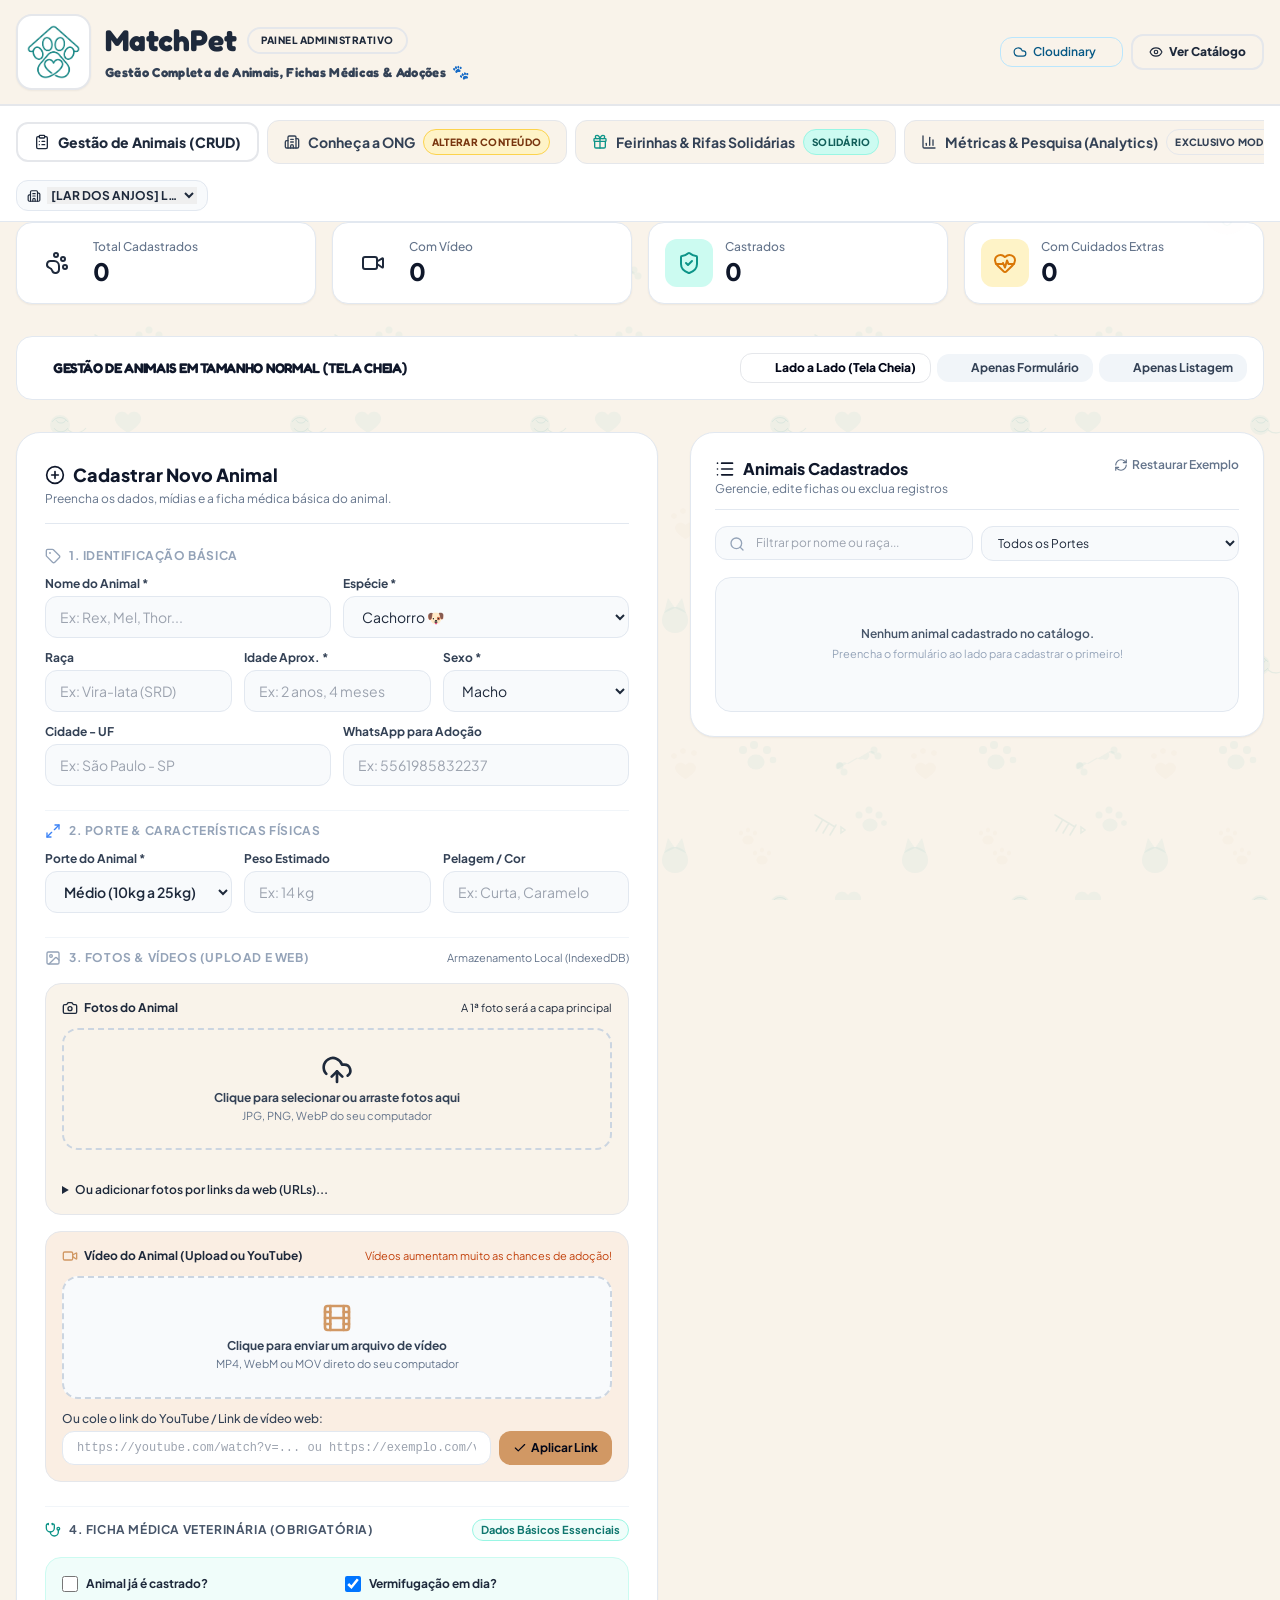
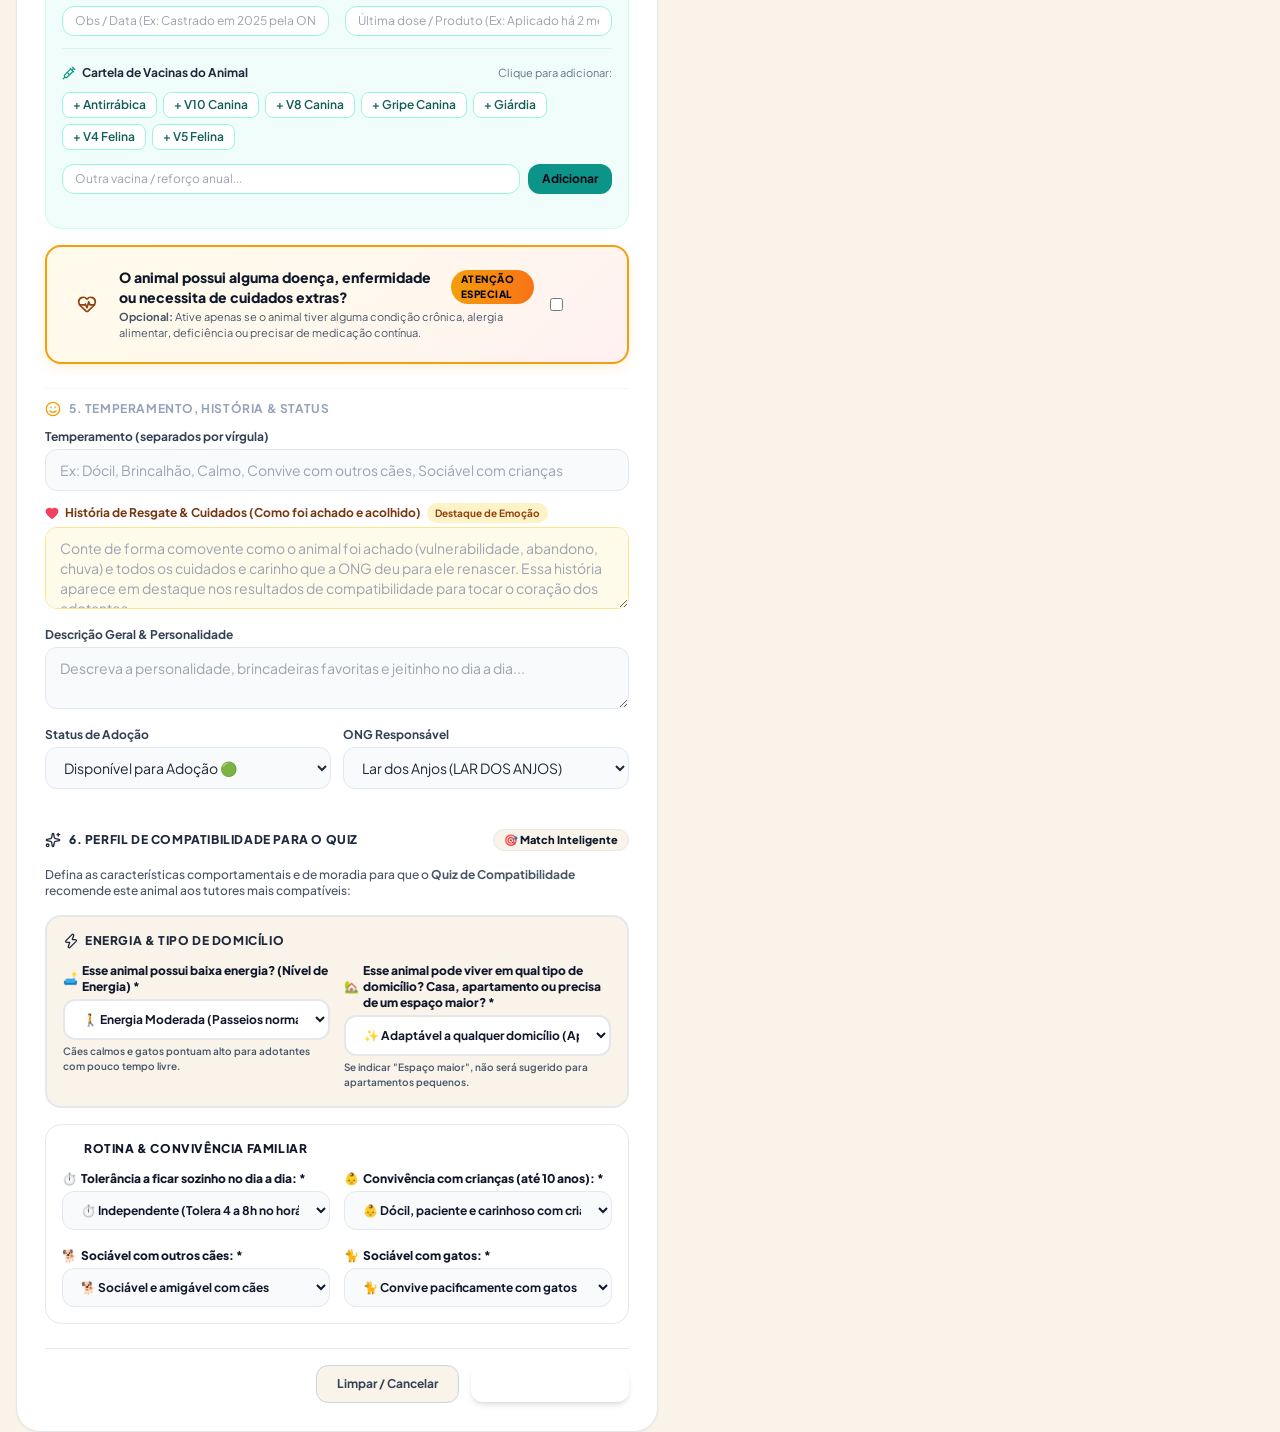
==== admin.html @ dab7284c "feat(contato): atualizar numero oficial de whatsapp para (61) 98583-2237" ====
<!DOCTYPE html>
<html lang="pt-BR">
<head>
  <meta charset="UTF-8">
  <meta name="viewport" content="width=device-width, initial-scale=1.0, maximum-scale=1.0, user-scalable=no, viewport-fit=cover">
  <title>MatchPet - Painel Administrativo | Gestão de Animais & Fichas Médicas</title>
  
  <!-- Favicon Oficial MatchPet (Logo Nova da Guia do Navegador) -->
  <link rel="icon" type="image/png" sizes="64x64" href="img/matchpet-icon.png?v=2">
  <link rel="icon" type="image/png" sizes="32x32" href="img/favicon-32x32.png?v=2">
  <link rel="icon" type="image/png" sizes="16x16" href="img/favicon-16x16.png?v=2">
  <link rel="shortcut icon" type="image/x-icon" href="favicon.ico?v=2">
  <link rel="apple-touch-icon" sizes="180x180" href="img/matchpet-icon.png?v=2">

  <!-- Preconnect Google Fonts -->
  <link rel="preconnect" href="https://fonts.googleapis.com">
  <link rel="preconnect" href="https://fonts.gstatic.com" crossorigin>
  <link href="https://fonts.googleapis.com/css2?family=Fredoka:wght@400;500;600;700;800;900&family=Nunito:wght@600;700;800;900&family=Outfit:wght@400;500;600;700;800;900&family=Plus+Jakarta+Sans:wght@400;500;600;700;800&display=swap" rel="stylesheet">

  <!-- Tailwind CSS -->
  <link rel="stylesheet" href="css/tailwind.compiled.css?v=20261029_v4">
  <!-- Estilos Globais -->
  <link rel="stylesheet" href="css/styles.css?v=20261029_v4">
  
  
</head>
<body class="min-h-screen flex flex-col bg-[#F9F3EA] text-slate-800 font-sans relative">

  <!-- Elementos Decorativos Fofos no Plano de Fundo do Admin -->
  <div class="cute-bg-sticker hidden md:block" style="top: 12%; left: 1.5%;" aria-hidden="true">
    <svg width="64" height="64" viewBox="0 0 100 100" fill="none" xmlns="http://www.w3.org/2000/svg">
      <ellipse cx="50" cy="54" rx="34" ry="28" fill="#007E82" fill-opacity="0.08"/>
      <polygon points="24,42 30,16 44,32" fill="#007E82" fill-opacity="0.10"/>
      <polygon points="76,42 70,16 56,32" fill="#007E82" fill-opacity="0.10"/>
      <circle cx="40" cy="50" r="3.5" fill="#007E82" fill-opacity="0.2"/>
      <circle cx="60" cy="50" r="3.5" fill="#007E82" fill-opacity="0.2"/>
      <path d="M47 57 L53 57 L50 61 Z" fill="#D19864" fill-opacity="0.25"/>
      <path d="M45 62 Q50 67 55 62" stroke="#007E82" stroke-width="2" stroke-linecap="round" fill="none" stroke-opacity="0.2"/>
    </svg>
  </div>

  <div class="cute-bg-sticker-reverse hidden md:block" style="top: 20%; right: 1.5%;" aria-hidden="true">
    <svg width="68" height="68" viewBox="0 0 100 100" fill="none" xmlns="http://www.w3.org/2000/svg">
      <ellipse cx="50" cy="52" rx="32" ry="28" fill="#D19864" fill-opacity="0.08"/>
      <ellipse cx="22" cy="46" rx="9" ry="18" transform="rotate(15 22 46)" fill="#D19864" fill-opacity="0.12"/>
      <ellipse cx="78" cy="46" rx="9" ry="18" transform="rotate(-15 78 46)" fill="#D19864" fill-opacity="0.12"/>
      <circle cx="41" cy="47" r="3.5" fill="#007E82" fill-opacity="0.2"/>
      <circle cx="59" cy="47" r="3.5" fill="#007E82" fill-opacity="0.2"/>
      <ellipse cx="50" cy="56" rx="5" ry="3.5" fill="#007E82" fill-opacity="0.25"/>
      <path d="M44 63 Q50 71 56 63" stroke="#007E82" stroke-width="2" stroke-linecap="round" fill="none" stroke-opacity="0.2"/>
      <path d="M50 18 C47 14 41 14 38 18 C35 22 38 27 50 34 C62 27 65 22 62 18 C59 14 53 14 50 18 Z" fill="#D19864" fill-opacity="0.2"/>
    </svg>
  </div>

  <div class="cute-bg-sticker hidden xl:block" style="top: 52%; right: 1.5%;" aria-hidden="true">
    <svg width="64" height="64" viewBox="0 0 100 100" fill="none" xmlns="http://www.w3.org/2000/svg">
      <path d="M28 42 C22 36 12 40 14 50 C12 60 22 64 28 58 L72 58 C78 64 88 60 86 50 C88 40 78 36 72 42 Z" fill="#D19864" fill-opacity="0.10"/>
      <circle cx="20" cy="42" r="7" fill="#D19864" fill-opacity="0.12"/>
      <circle cx="20" cy="58" r="7" fill="#D19864" fill-opacity="0.12"/>
      <circle cx="80" cy="42" r="7" fill="#D19864" fill-opacity="0.12"/>
      <circle cx="80" cy="58" r="7" fill="#D19864" fill-opacity="0.12"/>
      <path d="M50 46 C47 42 41 42 38 46 C35 50 38 55 50 62 C62 55 65 50 62 46 C59 42 53 42 50 46 Z" fill="#007E82" fill-opacity="0.20"/>
    </svg>
  </div>

  <div class="cute-bg-sticker-reverse hidden xl:block" style="top: 75%; left: 1.5%;" aria-hidden="true">
    <svg width="68" height="68" viewBox="0 0 100 100" fill="none" xmlns="http://www.w3.org/2000/svg">
      <ellipse cx="50" cy="56" rx="30" ry="24" fill="#007E82" fill-opacity="0.08"/>
      <polygon points="28,42 32,24 44,36" fill="#007E82" fill-opacity="0.10"/>
      <polygon points="56,36 68,24 72,42" fill="#007E82" fill-opacity="0.10"/>
      <path d="M36 50 Q42 44 48 50" stroke="#007E82" stroke-width="2" stroke-linecap="round" fill="none" stroke-opacity="0.20"/>
      <path d="M52 50 Q58 44 64 50" stroke="#007E82" stroke-width="2" stroke-linecap="round" fill="none" stroke-opacity="0.20"/>
      <ellipse cx="50" cy="56" rx="2.5" ry="2" fill="#D19864" fill-opacity="0.25"/>
      <path d="M78 62 C88 64 88 48 80 44" stroke="#007E82" stroke-width="2.5" stroke-linecap="round" fill="none" stroke-opacity="0.15"/>
      <text x="66" y="28" font-family="'Fredoka', sans-serif" font-weight="bold" font-size="12" fill="#D19864" fill-opacity="0.30">z</text>
      <text x="74" y="20" font-family="'Fredoka', sans-serif" font-weight="bold" font-size="15" fill="#D19864" fill-opacity="0.40">Z</text>
    </svg>
  </div>

  <!-- Topo do Painel Administrativo Oficial -->
  <header class="bg-[#F9F3EA] shadow-xs border-b-2 border-[#e8ddcf] sticky top-0 z-30 shadow-xs">
    <div class="max-w-[1720px] mx-auto px-4 sm:px-8 lg:px-12 py-2 sm:py-3 flex items-center justify-between min-h-[5.5rem] sm:min-h-[6.5rem]">
      <div class="flex items-center gap-3.5">
        <a href="index.html" class="flex items-center group py-0.5" title="Ir para a Página Inicial do MatchPet">
          <div class="relative flex items-center justify-center p-2 rounded-2xl bg-white border-2 border-[#007E82]/30 group-hover:scale-105 group-hover:border-[#007E82] transition-all duration-300 shadow-sm">
            <img src="img/matchpet-icon.png" alt="MatchPet" class="h-12 sm:h-14 md:h-16 w-auto object-contain drop-shadow-xs transition-all duration-300">
          </div>
        </a>
        <div class="flex flex-col justify-center">
          <div class="flex items-center gap-2.5">
            <span style="font-family: 'Fredoka', 'Nunito', sans-serif;" class="text-2xl sm:text-3xl font-extrabold tracking-normal leading-none select-none">
              <span class="text-[#007E82]">Match</span><span class="text-[#D19864]">Pet</span>
            </span>
            <span class="text-[10px] sm:text-xs px-3 py-1 rounded-full bg-[#e6f4f5] text-[#007E82] font-black border-2 border-[#007E82]/30 uppercase tracking-wider shadow-2xs">
              Painel Administrativo
            </span>
          </div>
          <p style="font-family: 'Fredoka', 'Nunito', sans-serif;" class="text-xs sm:text-[13px] font-bold text-slate-700 tracking-wide mt-1 flex items-center gap-1.5 select-none">
            <span>Gestão Completa de Animais, Fichas Médicas &amp; Adoções</span>
            <span class="text-sm">🐾</span>
          </p>
        </div>
      </div>

      <div class="flex items-center gap-2">

        <!-- Botão de Configuração do Cloudinary -->
        <button onclick="openCloudinaryModal()" class="inline-flex items-center gap-1.5 px-3 py-1.5 rounded-xl border border-sky-200 bg-sky-50 hover:bg-sky-100 text-xs font-semibold text-sky-800 transition-colors shadow-xs" title="Configurar Cloudinary para upload na nuvem">
          <i data-lucide="cloud" class="w-3.5 h-3.5 text-sky-600"></i>
          <span>Cloudinary</span>
          <span id="cloudinary-status-dot" class="w-2 h-2 rounded-full bg-slate-300"></span>
        </button>

        <button onclick="exportData()" class="hidden sm:inline-flex items-center gap-1.5 px-3 py-1.5 rounded-xl border border-slate-300 hover:bg-slate-50 text-xs font-semibold text-slate-700 transition-colors shadow-xs">
          <i data-lucide="download" class="w-3.5 h-3.5 text-slate-500"></i> Exportar
        </button>
        <label class="hidden sm:inline-flex items-center gap-1.5 px-3 py-1.5 rounded-xl border border-slate-300 hover:bg-slate-50 text-xs font-semibold text-slate-700 transition-colors cursor-pointer shadow-xs">
          <i data-lucide="upload" class="w-3.5 h-3.5 text-slate-500"></i> Importar
          <input type="file" id="import-file-input" accept=".json" class="hidden" onchange="importData(event)">
        </label>
        <a href="index.html" class="inline-flex items-center gap-1.5 px-4 py-2 rounded-xl bg-white hover:bg-[#F9F3EA] text-[#007E82] hover:text-[#005c60] text-xs font-black transition-all shadow-xs border-2 border-[#007E82] hover:scale-[1.02]">
          <i data-lucide="eye" class="w-3.5 h-3.5 text-[#007E82]"></i>
          <span>Ver Catálogo</span>
        </a>
      </div>
    </div>
  </header>

  <!-- Barra de Navegação em Abas do Moderador -->
  <div class="bg-white border-b border-slate-200 relative z-20 shadow-2xs">
    <div class="max-w-[1720px] mx-auto px-4 sm:px-8 lg:px-12 py-2.5 flex flex-wrap items-center justify-between gap-3">
      <div class="flex items-center gap-2 overflow-x-auto no-scrollbar py-1 max-w-full">
        <button 
          id="tab-btn-crud" 
          onclick="switchAdminTab('crud')" 
          class="flex items-center gap-2 px-4 py-2 rounded-xl text-xs sm:text-sm font-black bg-[#e6f4f5] text-[#007E82] shadow-xs border-2 border-[#007E82] transition-all flex-shrink-0 whitespace-nowrap cursor-pointer"
        >
          <i data-lucide="clipboard-list" class="w-4 h-4 text-[#007E82]"></i>
          <span>Gestão de Animais (CRUD)</span>
        </button>
        <button 
          id="tab-btn-ong" 
          onclick="switchAdminTab('ong')" 
          class="flex items-center gap-2 px-4 py-2 rounded-xl text-xs sm:text-sm font-bold text-slate-700 hover:text-[#007E82] hover:bg-[#F9F3EA] transition-all border border-transparent flex-shrink-0 whitespace-nowrap cursor-pointer"
        >
          <i data-lucide="building-2" class="w-4 h-4 text-[#007E82]"></i>
          <span>Conheça a ONG</span>
          <span class="px-2 py-0.5 rounded-full text-[10px] bg-amber-100 text-amber-900 font-extrabold tracking-wide uppercase border border-amber-300">Alterar Conteúdo</span>
        </button>
        <button 
          id="tab-btn-solidarity" 
          onclick="switchAdminTab('solidarity')" 
          class="flex items-center gap-2 px-4 py-2 rounded-xl text-xs sm:text-sm font-bold text-slate-700 hover:text-[#007E82] hover:bg-[#F9F3EA] transition-all border border-transparent flex-shrink-0 whitespace-nowrap cursor-pointer"
        >
          <i data-lucide="gift" class="w-4 h-4 text-teal-600"></i>
          <span>Feirinhas &amp; Rifas Solidárias</span>
          <span class="px-2 py-0.5 rounded-full text-[10px] bg-teal-100 text-teal-800 font-extrabold tracking-wide uppercase border border-teal-200">Solidário</span>
        </button>
        <button 
          id="tab-btn-analytics" 
          onclick="switchAdminTab('analytics')" 
          class="flex items-center gap-2 px-4 py-2 rounded-xl text-xs sm:text-sm font-bold text-slate-700 hover:text-[#007E82] hover:bg-[#F9F3EA] transition-all border border-transparent flex-shrink-0 whitespace-nowrap cursor-pointer"
        >
          <i data-lucide="bar-chart-3" class="w-4 h-4 text-[#007E82]"></i>
          <span>Métricas & Pesquisa (Analytics)</span>
          <span class="px-2 py-0.5 rounded-full text-[10px] bg-[#e6f4f5] text-[#004d50] font-extrabold tracking-wide uppercase border border-[#e8ddcf]">Exclusivo Moderador</span>
        </button>
      </div>

      <div class="flex flex-wrap items-center gap-2 sm:gap-3 text-xs">
        <!-- Seletor de ONG Ativa para Gestão -->
        <div class="flex items-center gap-1.5 bg-slate-50 border border-slate-200 rounded-xl px-2.5 py-1.5 text-xs shadow-2xs">
          <i data-lucide="building-2" class="w-3.5 h-3.5 text-[#007E82]"></i>
          <label for="admin-active-ong-select" class="font-bold text-slate-700 hidden lg:inline">ONG Ativa:</label>
          <select id="admin-active-ong-select" onchange="onAdminActiveOngChange(this.value)" class="bg-transparent font-bold text-slate-800 text-xs focus:outline-none cursor-pointer max-w-[150px] sm:max-w-[200px] truncate">
            <!-- Preenchido dinamicamente via admin.js -->
          </select>
        </div>


        <span class="hidden xl:inline-flex items-center gap-1.5 px-2.5 py-1.5 rounded-xl bg-[#F9F3EA] border border-slate-200 text-slate-600 font-semibold">
          <i data-lucide="shield-check" class="w-3.5 h-3.5 text-teal-600"></i>
          <span>Moderador Geral</span>
        </span>
      </div>
    </div>
  </div>

  <!-- Conteúdo Principal em Tamanho Normal e Tela Cheia -->
  <main class="flex-1 max-w-[1720px] mx-auto px-4 sm:px-8 lg:px-12 py-8 w-full space-y-8 admin-full-canvas">
    
    <!-- SEÇÃO 1: CRUD GESTÃO DE ANIMAIS -->
    <div id="tab-content-crud" class="space-y-8">
    
    <!-- Estatísticas Rápidas do CRUD -->
    <div class="grid grid-cols-2 sm:grid-cols-4 gap-4">
      <div class="bg-white p-4 rounded-2xl border border-slate-200 shadow-sm flex items-center gap-3">
        <div class="w-12 h-12 rounded-xl bg-[#e6f4f5] text-[#007E82] flex items-center justify-center font-bold">
          <i data-lucide="paw-print" class="w-6 h-6"></i>
        </div>
        <div>
          <span class="text-xs text-slate-500 font-medium block">Total Cadastrados</span>
          <span id="stat-total" class="text-2xl font-black text-slate-900">0</span>
        </div>
      </div>

      <div class="bg-white p-4 rounded-2xl border border-slate-200 shadow-sm flex items-center gap-3">
        <div class="w-12 h-12 rounded-xl bg-[#e6f4f5] text-[#007E82] flex items-center justify-center font-bold">
          <i data-lucide="video" class="w-6 h-6"></i>
        </div>
        <div>
          <span class="text-xs text-slate-500 font-medium block">Com Vídeo</span>
          <span id="stat-videos" class="text-2xl font-black text-slate-900">0</span>
        </div>
      </div>

      <div class="bg-white p-4 rounded-2xl border border-slate-200 shadow-sm flex items-center gap-3">
        <div class="w-12 h-12 rounded-xl bg-teal-100 text-teal-600 flex items-center justify-center font-bold">
          <i data-lucide="shield-check" class="w-6 h-6"></i>
        </div>
        <div>
          <span class="text-xs text-slate-500 font-medium block">Castrados</span>
          <span id="stat-castrados" class="text-2xl font-black text-slate-900">0</span>
        </div>
      </div>

      <div class="bg-white p-4 rounded-2xl border border-slate-200 shadow-sm flex items-center gap-3">
        <div class="w-12 h-12 rounded-xl bg-amber-100 text-amber-600 flex items-center justify-center font-bold">
          <i data-lucide="heart-pulse" class="w-6 h-6"></i>
        </div>
        <div>
          <span class="text-xs text-slate-500 font-medium block">Com Cuidados Extras</span>
          <span id="stat-enfermidades" class="text-2xl font-black text-slate-900">0</span>
        </div>
      </div>
    </div>

    <!-- Barra de Controle de Visualização da Gestão de Animais (Tela Cheia & Espaçamento Perfeito) -->
    <div class="flex flex-col sm:flex-row sm:items-center justify-between gap-3 p-4 bg-white rounded-2xl border border-slate-200 shadow-xs">
      <div class="flex items-center gap-2">
        <span class="w-3 h-3 rounded-full bg-[#007E82] animate-pulse"></span>
        <h3 class="text-xs sm:text-sm font-black text-slate-900 uppercase tracking-wider font-brand">Gestão de Animais em Tamanho Normal (Tela Cheia)</h3>
        <span class="text-xs text-slate-500 hidden md:inline">• Espaço amplo e confortável para cadastrar, editar e gerenciar</span>
      </div>
      <div class="flex items-center gap-1.5 self-start sm:self-auto flex-wrap">
        <button type="button" onclick="setCrudLayout('split')" id="btn-layout-split" class="px-3.5 py-1.5 rounded-xl text-xs font-black bg-[#D19864] text-slate-950 border border-[#b87e4c] shadow-xs flex items-center gap-1.5 cursor-pointer">
          <i data-lucide="columns" class="w-3.5 h-3.5"></i>
          <span>Lado a Lado (Tela Cheia)</span>
        </button>
        <button type="button" onclick="setCrudLayout('form')" id="btn-layout-form" class="px-3.5 py-1.5 rounded-xl text-xs font-bold bg-slate-100 hover:bg-slate-200 text-slate-700 transition-colors flex items-center gap-1.5 cursor-pointer">
          <i data-lucide="file-plus" class="w-3.5 h-3.5"></i>
          <span>Apenas Formulário</span>
        </button>
        <button type="button" onclick="setCrudLayout('list')" id="btn-layout-list" class="px-3.5 py-1.5 rounded-xl text-xs font-bold bg-slate-100 hover:bg-slate-200 text-slate-700 transition-colors flex items-center gap-1.5 cursor-pointer">
          <i data-lucide="table" class="w-3.5 h-3.5"></i>
          <span>Apenas Listagem</span>
        </button>
      </div>
    </div>

    <!-- Layout Dividido: Formulário de Gestão (Esquerda) e Tabela/Listagem de Animais (Direita) em Tela Cheia Normal -->
    <div id="admin-crud-main-grid" class="admin-crud-layout-grid mode-split">
      
      <!-- Formulário Completo de Cadastro / Edição -->
      <div id="form-container" class="admin-form-pane bg-white rounded-3xl border border-slate-200 shadow-sm p-6 sm:p-7 space-y-6">
        
        <!-- Cabeçalho do Formulário -->
        <div class="flex items-center justify-between pb-4 border-b border-slate-200">
          <div>
            <h2 id="form-title" class="text-lg font-black text-slate-900 flex items-center gap-2">
              <i data-lucide="plus-circle" class="w-5 h-5 text-[#007E82]"></i>
              Cadastrar Novo Animal
            </h2>
            <p class="text-xs text-slate-500 mt-0.5">Preencha os dados, mídias e a ficha médica básica do animal.</p>
          </div>
          <button id="btn-cancel-edit" type="button" onclick="cancelEdit()" class="hidden px-3 py-1.5 rounded-xl bg-rose-50 text-rose-600 border border-rose-200 text-xs font-bold hover:bg-rose-100 transition-colors">
            Cancelar Edição
          </button>
        </div>

        <form id="pet-form" onsubmit="handleSavePet(event)" class="space-y-6">
          <input type="hidden" id="pet-id">

          <!-- BLOCO 1: Identificação Básica -->
          <div class="space-y-3">
            <div class="flex items-center gap-2 text-xs font-bold uppercase tracking-wider text-slate-400">
              <i data-lucide="tag" class="w-4 h-4 text-[#007E82]"></i> 1. Identificação Básica
            </div>

            <div class="grid grid-cols-1 sm:grid-cols-2 gap-3">
              <div>
                <label for="pet-nome" class="block text-xs font-bold text-slate-700 mb-1">Nome do Animal *</label>
                <input type="text" id="pet-nome" required placeholder="Ex: Rex, Mel, Thor..." class="w-full px-3.5 py-2.5 bg-slate-50 border border-slate-200 rounded-xl text-sm focus:ring-2 focus:ring-orange-500 focus:bg-white focus:outline-none">
              </div>

              <div>
                <label for="pet-especie" class="block text-xs font-bold text-slate-700 mb-1">Espécie *</label>
                <select id="pet-especie" required class="w-full px-3.5 py-2.5 bg-slate-50 border border-slate-200 rounded-xl text-sm focus:ring-2 focus:ring-orange-500 focus:bg-white focus:outline-none">
                  <option value="cachorro">Cachorro 🐶</option>
                  <option value="gato">Gato 🐱</option>
                  <option value="outro">Outro (Coelho / Roedor) 🐰</option>
                </select>
              </div>
            </div>

            <div class="grid grid-cols-1 sm:grid-cols-3 gap-3">
              <div>
                <label for="pet-raca" class="block text-xs font-bold text-slate-700 mb-1">Raça</label>
                <input type="text" id="pet-raca" placeholder="Ex: Vira-lata (SRD)" class="w-full px-3.5 py-2.5 bg-slate-50 border border-slate-200 rounded-xl text-sm focus:ring-2 focus:ring-orange-500 focus:bg-white focus:outline-none">
              </div>

              <div>
                <label for="pet-idade" class="block text-xs font-bold text-slate-700 mb-1">Idade Aprox. *</label>
                <input type="text" id="pet-idade" required placeholder="Ex: 2 anos, 4 meses" class="w-full px-3.5 py-2.5 bg-slate-50 border border-slate-200 rounded-xl text-sm focus:ring-2 focus:ring-orange-500 focus:bg-white focus:outline-none">
              </div>

              <div>
                <label for="pet-sexo" class="block text-xs font-bold text-slate-700 mb-1">Sexo *</label>
                <select id="pet-sexo" required class="w-full px-3.5 py-2.5 bg-slate-50 border border-slate-200 rounded-xl text-sm focus:ring-2 focus:ring-orange-500 focus:bg-white focus:outline-none">
                  <option value="macho">Macho</option>
                  <option value="femea">Fêmea</option>
                </select>
              </div>
            </div>

            <div class="grid grid-cols-1 sm:grid-cols-2 gap-3">
              <div>
                <label for="pet-cidade" class="block text-xs font-bold text-slate-700 mb-1">Cidade - UF</label>
                <input type="text" id="pet-cidade" placeholder="Ex: São Paulo - SP" class="w-full px-3.5 py-2.5 bg-slate-50 border border-slate-200 rounded-xl text-sm focus:ring-2 focus:ring-orange-500 focus:bg-white focus:outline-none">
              </div>

              <div>
                <label for="pet-whatsapp" class="block text-xs font-bold text-slate-700 mb-1">WhatsApp para Adoção</label>
                <input type="text" id="pet-whatsapp" placeholder="Ex: 5561985832237" class="w-full px-3.5 py-2.5 bg-slate-50 border border-slate-200 rounded-xl text-sm focus:ring-2 focus:ring-orange-500 focus:bg-white focus:outline-none">
              </div>
            </div>
          </div>

          <!-- BLOCO 2: Porte & Características Físicas -->
          <div class="space-y-3 pt-3 border-t border-slate-100">
            <div class="flex items-center gap-2 text-xs font-bold uppercase tracking-wider text-slate-400">
              <i data-lucide="maximize-2" class="w-4 h-4 text-blue-500"></i> 2. Porte & Características Físicas
            </div>

            <div class="grid grid-cols-1 sm:grid-cols-3 gap-3">
              <div>
                <label for="pet-porte" class="block text-xs font-bold text-slate-700 mb-1">Porte do Animal *</label>
                <select id="pet-porte" required class="w-full px-3.5 py-2.5 bg-slate-50 border border-slate-200 rounded-xl text-sm font-semibold text-slate-800 focus:ring-2 focus:ring-orange-500 focus:bg-white focus:outline-none">
                  <option value="mini">Mini (até 5kg)</option>
                  <option value="pequeno">Pequeno (5kg a 10kg)</option>
                  <option value="medio" selected>Médio (10kg a 25kg)</option>
                  <option value="grande">Grande (25kg a 45kg)</option>
                  <option value="gigante">Gigante (+45kg)</option>
                </select>
              </div>

              <div>
                <label for="pet-peso" class="block text-xs font-bold text-slate-700 mb-1">Peso Estimado</label>
                <input type="text" id="pet-peso" placeholder="Ex: 14 kg" class="w-full px-3.5 py-2.5 bg-slate-50 border border-slate-200 rounded-xl text-sm focus:ring-2 focus:ring-orange-500 focus:bg-white focus:outline-none">
              </div>

              <div>
                <label for="pet-pelagem" class="block text-xs font-bold text-slate-700 mb-1">Pelagem / Cor</label>
                <input type="text" id="pet-pelagem" placeholder="Ex: Curta, Caramelo" class="w-full px-3.5 py-2.5 bg-slate-50 border border-slate-200 rounded-xl text-sm focus:ring-2 focus:ring-orange-500 focus:bg-white focus:outline-none">
              </div>
            </div>
          </div>

          <!-- BLOCO 3: Upload de Fotos e Vídeos (Cloudinary / Local) -->
          <div class="space-y-4 pt-3 border-t border-slate-100">
            <div class="flex items-center justify-between">
              <div class="flex items-center gap-2 text-xs font-bold uppercase tracking-wider text-slate-400">
                <i data-lucide="image" class="w-4 h-4 text-[#007E82]"></i> 3. Fotos & Vídeos (Upload e Web)
              </div>
              <span id="upload-mode-indicator" class="text-[11px] text-slate-500 flex items-center gap-1">
                <span class="w-2 h-2 rounded-full bg-slate-400 inline-block"></span> Armazenamento Local (IndexedDB)
              </span>
            </div>

            <!-- Upload de Fotos -->
            <div class="p-4 bg-[#F9F3EA] rounded-2xl border border-[#e8ddcf] space-y-3">
              <span class="text-xs font-bold text-[#004245] flex items-center justify-between">
                <span class="flex items-center gap-1.5"><i data-lucide="camera" class="w-4 h-4 text-[#007E82]"></i> Fotos do Animal</span>
                <span class="text-[11px] font-normal text-[#007E82]">A 1ª foto será a capa principal</span>
              </span>

              <!-- Zona de Dropzone para Fotos -->
              <div 
                id="photo-dropzone" 
                onclick="document.getElementById('photo-file-input').click()"
                class="dropzone group hover:border-[#007E82] hover:bg-[#F9F3EA]"
              >
                <i data-lucide="upload-cloud" class="w-8 h-8 text-[#007E82] mx-auto mb-1 group-hover:scale-110 transition-transform"></i>
                <p class="text-xs font-bold text-slate-700">Clique para selecionar ou arraste fotos aqui</p>
                <p class="text-[11px] text-slate-500 mt-0.5">JPG, PNG, WebP do seu computador</p>
                <input type="file" id="photo-file-input" multiple accept="image/*" class="hidden" onchange="handlePhotoUpload(event)">
              </div>

              <!-- Barra de Progresso de Upload Cloudinary -->
              <div id="photo-upload-progress" class="hidden flex items-center gap-2 p-2 bg-[#e6f4f5] rounded-xl text-xs text-[#004245]">
                <i data-lucide="loader" class="w-4 h-4 animate-spin text-[#007E82]"></i>
                <span id="photo-upload-status">Enviando fotos para a nuvem...</span>
              </div>

              <!-- Grade de Previews de Fotos -->
              <div id="photo-preview-grid" class="grid grid-cols-3 sm:grid-cols-4 gap-2.5 pt-1">
                <!-- Miniaturas são inseridas dinamicamente aqui -->
              </div>

              <!-- Campo alternativo de URLs de fotos -->
              <details class="text-xs text-[#004245] cursor-pointer pt-1">
                <summary class="font-semibold hover:underline">Ou adicionar fotos por links da web (URLs)...</summary>
                <div class="pt-2">
                  <textarea id="pet-fotos-urls" rows="2" placeholder="https://exemplo.com/foto1.jpg&#10;https://exemplo.com/foto2.jpg" class="w-full px-3 py-2 bg-white border border-[#e8ddcf] rounded-xl text-xs font-mono focus:ring-2 focus:ring-[#007E82] focus:outline-none"></textarea>
                  <button type="button" onclick="addPhotosFromUrls()" class="mt-1.5 px-3 py-1 bg-[#007E82] hover:bg-[#00686c] text-white rounded-lg text-xs font-bold transition-all">
                    Adicionar Links
                  </button>
                </div>
              </details>
            </div>

            <!-- Upload de Vídeo -->
            <div class="p-4 bg-orange-50 rounded-2xl border border-orange-100 space-y-3">
              <span class="text-xs font-bold text-orange-950 flex items-center justify-between">
                <span class="flex items-center gap-1.5"><i data-lucide="video" class="w-4 h-4 text-orange-600"></i> Vídeo do Animal (Upload ou YouTube)</span>
                <span class="text-[11px] font-normal text-orange-700">Vídeos aumentam muito as chances de adoção!</span>
              </span>

              <!-- Zona de Dropzone para Vídeo -->
              <div 
                id="video-dropzone" 
                onclick="document.getElementById('video-file-input').click()"
                class="dropzone group hover:border-orange-500 hover:bg-orange-50"
              >
                <i data-lucide="film" class="w-8 h-8 text-orange-500 mx-auto mb-1 group-hover:scale-110 transition-transform"></i>
                <p class="text-xs font-bold text-slate-700">Clique para enviar um arquivo de vídeo</p>
                <p class="text-[11px] text-slate-500 mt-0.5">MP4, WebM ou MOV direto do seu computador</p>
                <input type="file" id="video-file-input" accept="video/*" class="hidden" onchange="handleVideoUpload(event)">
              </div>

              <!-- Barra de Progresso de Upload de Vídeo -->
              <div id="video-upload-progress" class="hidden flex items-center gap-2 p-2 bg-orange-100 rounded-xl text-xs text-orange-900">
                <i data-lucide="loader" class="w-4 h-4 animate-spin text-orange-600"></i>
                <span id="video-upload-status">Enviando vídeo para a nuvem...</span>
              </div>

              <!-- Pré-visualização do Vídeo Selecionado -->
              <div id="video-preview-container" class="hidden space-y-2">
                <div class="flex items-center justify-between text-xs">
                  <span class="font-bold text-slate-700 flex items-center gap-1">
                    <i data-lucide="play-circle" class="w-3.5 h-3.5 text-orange-500"></i> Pré-visualização do Vídeo:
                  </span>
                  <button type="button" onclick="removeActiveVideo()" class="text-rose-600 hover:underline font-bold text-xs flex items-center gap-1">
                    <i data-lucide="trash-2" class="w-3 h-3"></i> Remover Vídeo
                  </button>
                </div>
                <div class="video-responsive-wrapper shadow-sm border border-slate-200">
                  <div id="video-preview-target"></div>
                </div>
              </div>

              <!-- Link alternativo de Vídeo (YouTube / URL direta) -->
              <div>
                <label for="pet-video-url" class="block text-xs font-medium text-slate-700 mb-1">
                  Ou cole o link do YouTube / Link de vídeo web:
                </label>
                <div class="flex gap-2">
                  <input type="text" id="pet-video-url" placeholder="https://youtube.com/watch?v=... ou https://exemplo.com/video.mp4" class="flex-1 px-3.5 py-2 bg-white border border-slate-200 rounded-xl text-xs font-mono focus:ring-2 focus:ring-orange-500 focus:outline-none">
                  <button type="button" onclick="applyVideoUrl()" class="px-3.5 py-2 bg-orange-600 hover:bg-orange-700 text-slate-950 rounded-xl text-xs font-bold transition-all flex items-center gap-1">
                    <i data-lucide="check" class="w-3.5 h-3.5"></i> Aplicar Link
                  </button>
                </div>
              </div>
            </div>

          </div>

          <!-- BLOCO 4: Ficha Médica Básica (OBRIGATÓRIA) & Enfermidades/Cuidados Extras (OPCIONAL) -->
          <div class="space-y-4 pt-3 border-t border-slate-100">
            <div class="flex items-center justify-between">
              <div class="flex items-center gap-2 text-xs font-bold uppercase tracking-wider text-slate-600">
                <i data-lucide="stethoscope" class="w-4 h-4 text-teal-600"></i> 4. Ficha Médica Veterinária (Obrigatória)
              </div>
              <span class="text-[11px] font-bold text-teal-700 bg-teal-50 px-2 py-0.5 rounded-full border border-teal-200">
                Dados Básicos Essenciais
              </span>
            </div>

            <!-- Ficha Médica Essencial (Sempre visível) -->
            <div class="p-4 bg-teal-50 rounded-2xl border border-teal-100 space-y-4">
              
              <!-- Castração e Vermifugação -->
              <div class="grid grid-cols-1 sm:grid-cols-2 gap-4 pb-3 border-b border-teal-100">
                <div class="space-y-2">
                  <label class="inline-flex items-center gap-2 text-xs font-bold text-slate-800 cursor-pointer">
                    <input type="checkbox" id="pet-castrado" class="rounded text-teal-600 focus:ring-teal-500 w-4 h-4">
                    <span>Animal já é castrado?</span>
                  </label>
                  <input type="text" id="pet-castracao-obs" placeholder="Obs / Data (Ex: Castrado em 2025 pela ONG)" class="w-full px-3 py-1.5 bg-white border border-teal-200 rounded-xl text-xs focus:ring-2 focus:ring-teal-500 focus:outline-none">
                </div>

                <div class="space-y-2">
                  <label class="inline-flex items-center gap-2 text-xs font-bold text-slate-800 cursor-pointer">
                    <input type="checkbox" id="pet-vermifugado" checked class="rounded text-teal-600 focus:ring-teal-500 w-4 h-4">
                    <span>Vermifugação em dia?</span>
                  </label>
                  <input type="text" id="pet-vermifugo-obs" placeholder="Última dose / Produto (Ex: Aplicado há 2 meses)" class="w-full px-3 py-1.5 bg-white border border-teal-200 rounded-xl text-xs focus:ring-2 focus:ring-teal-500 focus:outline-none">
                </div>
              </div>

              <!-- Cartela de Vacinas Essenciais -->
              <div class="space-y-2.5">
                <div class="flex items-center justify-between">
                  <label class="text-xs font-bold text-slate-800 flex items-center gap-1.5">
                    <i data-lucide="syringe" class="w-3.5 h-3.5 text-teal-600"></i> Cartela de Vacinas do Animal
                  </label>
                  <span class="text-[11px] text-slate-500">Clique para adicionar:</span>
                </div>

                <div class="flex flex-wrap gap-1.5">
                  <button type="button" onclick="quickAddVaccine('Antirrábica')" class="px-2.5 py-1 rounded-lg bg-white hover:bg-teal-100 border border-teal-200 text-xs font-semibold text-teal-800 transition-colors">+ Antirrábica</button>
                  <button type="button" onclick="quickAddVaccine('V10 Canina')" class="px-2.5 py-1 rounded-lg bg-white hover:bg-teal-100 border border-teal-200 text-xs font-semibold text-teal-800 transition-colors">+ V10 Canina</button>
                  <button type="button" onclick="quickAddVaccine('V8 Canina')" class="px-2.5 py-1 rounded-lg bg-white hover:bg-teal-100 border border-teal-200 text-xs font-semibold text-teal-800 transition-colors">+ V8 Canina</button>
                  <button type="button" onclick="quickAddVaccine('Gripe Canina')" class="px-2.5 py-1 rounded-lg bg-white hover:bg-teal-100 border border-teal-200 text-xs font-semibold text-teal-800 transition-colors">+ Gripe Canina</button>
                  <button type="button" onclick="quickAddVaccine('Giárdia')" class="px-2.5 py-1 rounded-lg bg-white hover:bg-teal-100 border border-teal-200 text-xs font-semibold text-teal-800 transition-colors">+ Giárdia</button>
                  <button type="button" onclick="quickAddVaccine('V4 Felina')" class="px-2.5 py-1 rounded-lg bg-white hover:bg-teal-100 border border-teal-200 text-xs font-semibold text-teal-800 transition-colors">+ V4 Felina</button>
                  <button type="button" onclick="quickAddVaccine('V5 Felina')" class="px-2.5 py-1 rounded-lg bg-white hover:bg-teal-100 border border-teal-200 text-xs font-semibold text-teal-800 transition-colors">+ V5 Felina</button>
                </div>

                <div class="flex gap-2 pt-1">
                  <input type="text" id="custom-vaccine-input" placeholder="Outra vacina / reforço anual..." class="flex-1 px-3 py-1.5 bg-white border border-teal-200 rounded-xl text-xs focus:ring-2 focus:ring-teal-500 focus:outline-none">
                  <button type="button" onclick="addCustomVaccine()" class="px-3.5 py-1.5 bg-teal-600 hover:bg-teal-700 text-slate-950 rounded-xl text-xs font-bold transition-all">
                    Adicionar
                  </button>
                </div>

                <div id="active-vaccines-container" class="flex flex-wrap gap-2 pt-2 min-h-[32px]">
                  <!-- Chips de vacina -->
                </div>
              </div>

            </div>

            <!-- SEÇÃO OPCIONAL: Doenças, Enfermidades ou Cuidados Extras -->
            <div class="p-4 sm:p-5 rounded-2xl cuidados-extras-alert-box space-y-3 transition-all">
              <div class="flex items-center justify-between gap-4">
                <div class="flex items-center gap-3">
                  <div class="w-10 h-10 rounded-xl bg-amber-200 text-amber-900 flex items-center justify-center font-bold flex-shrink-0 shadow-2xs">
                    <i data-lucide="heart-pulse" class="w-5 h-5 text-amber-800"></i>
                  </div>
                  <div>
                    <div class="flex items-center gap-2">
                      <label for="toggle-enfermidades" class="text-xs sm:text-sm font-extrabold text-slate-900 cursor-pointer block">
                        O animal possui alguma doença, enfermidade ou necessita de cuidados extras?
                      </label>
                      <span class="text-[10px] uppercase tracking-wider font-black px-2.5 py-0.5 rounded-full bg-gradient-to-r from-amber-500 to-orange-500 text-slate-950 shadow-2xs">
                        Atenção Especial
                      </span>
                    </div>
                    <p class="text-[11px] text-slate-600 mt-0.5">
                      <strong>Opcional:</strong> Ative apenas se o animal tiver alguma condição crônica, alergia alimentar, deficiência ou precisar de medicação contínua.
                    </p>
                  </div>
                </div>

                <label class="relative inline-flex items-center cursor-pointer flex-shrink-0">
                  <input type="checkbox" id="toggle-enfermidades" class="sr-only peer" onchange="toggleEnfermidadesSection()">
                  <div class="w-11 h-6 bg-slate-300 peer-focus:outline-none rounded-full peer peer-checked:after:translate-x-full peer-checked:after:border-white after:content-[''] after:absolute after:top-[2px] after:left-[2px] after:bg-white after:border-slate-300 after:border after:rounded-full after:h-5 after:w-5 after:transition-all peer-checked:bg-amber-600"></div>
                </label>
              </div>

              <!-- Campos de Enfermidades (Expandido somente quando a ONG ativar) -->
              <div id="enfermidades-fields-wrapper" class="hidden mt-3 pt-3 border-t border-amber-200/80 space-y-3">
                <div>
                  <label for="pet-enfermidade-desc" class="block text-xs font-bold text-amber-950 mb-1">
                    Descrição da Doença / Condição Crônica / Necessidade Especial
                  </label>
                  <textarea id="pet-enfermidade-desc" rows="2" placeholder="Ex: Portador de leishmaniose tratada e estável, alergia severa a frango, cegueira parcial, sequela motora..." class="w-full px-3 py-2 bg-white border border-amber-300 rounded-xl text-xs focus:ring-2 focus:ring-amber-500 focus:outline-none"></textarea>
                </div>

                <div class="grid grid-cols-1 sm:grid-cols-2 gap-3">
                  <div>
                    <label for="pet-medicamentos" class="block text-xs font-bold text-amber-950 mb-1">
                      Medicamentos de Uso Contínuo (se houver)
                    </label>
                    <input type="text" id="pet-medicamentos" placeholder="Ex: Colírio lubrificante 2x ao dia, Alopurinol diário" class="w-full px-3 py-1.5 bg-white border border-amber-300 rounded-xl text-xs focus:ring-2 focus:ring-amber-500 focus:outline-none">
                  </div>

                  <div>
                    <label for="pet-cuidados-extras" class="block text-xs font-bold text-amber-950 mb-1">
                      Cuidados Extras & Recomendações da ONG
                    </label>
                    <input type="text" id="pet-cuidados-extras" placeholder="Ex: Ração hipoalergênica, evitar escadas, acompanhamento semestral" class="w-full px-3 py-1.5 bg-white border border-amber-300 rounded-xl text-xs focus:ring-2 focus:ring-amber-500 focus:outline-none">
                  </div>
                </div>
              </div>

            </div>

          </div>

          <!-- BLOCO 5: Temperamento, História & Status -->
          <div class="space-y-3 pt-3 border-t border-slate-100">
            <div class="flex items-center gap-2 text-xs font-bold uppercase tracking-wider text-slate-400">
              <i data-lucide="smile" class="w-4 h-4 text-amber-500"></i> 5. Temperamento, História & Status
            </div>

            <div>
              <label for="pet-temperamento" class="block text-xs font-bold text-slate-700 mb-1">
                Temperamento (separados por vírgula)
              </label>
              <input type="text" id="pet-temperamento" placeholder="Ex: Dócil, Brincalhão, Calmo, Convive com outros cães, Sociável com crianças" class="w-full px-3.5 py-2.5 bg-slate-50 border border-slate-200 rounded-xl text-sm focus:ring-2 focus:ring-orange-500 focus:bg-white focus:outline-none">
            </div>

            <div>
              <label for="pet-historia-resgate" class="block text-xs font-bold text-amber-900 mb-1 flex items-center gap-1.5">
                <i data-lucide="heart" class="w-3.5 h-3.5 fill-rose-500 text-rose-500"></i>
                História de Resgate & Cuidados (Como foi achado e acolhido)
                <span class="text-[10px] bg-amber-100 text-amber-800 px-2 py-0.5 rounded-full font-bold">Destaque de Emoção</span>
              </label>
              <textarea id="pet-historia-resgate" rows="3" placeholder="Conte de forma comovente como o animal foi achado (vulnerabilidade, abandono, chuva) e todos os cuidados e carinho que a ONG deu para ele renascer. Essa história aparece em destaque nos resultados de compatibilidade para tocar o coração dos adotantes..." class="w-full px-3.5 py-2.5 bg-amber-50 border border-amber-200 rounded-xl text-sm focus:ring-2 focus:ring-orange-500 focus:bg-white focus:outline-none"></textarea>
            </div>

            <div>
              <label for="pet-descricao" class="block text-xs font-bold text-slate-700 mb-1">
                Descrição Geral & Personalidade
              </label>
              <textarea id="pet-descricao" rows="2" placeholder="Descreva a personalidade, brincadeiras favoritas e jeitinho no dia a dia..." class="w-full px-3.5 py-2.5 bg-slate-50 border border-slate-200 rounded-xl text-sm focus:ring-2 focus:ring-orange-500 focus:bg-white focus:outline-none"></textarea>
            </div>

            <div class="grid grid-cols-1 sm:grid-cols-2 gap-3">
              <div>
                <label for="pet-status" class="block text-xs font-bold text-slate-700 mb-1">Status de Adoção</label>
                <select id="pet-status" class="w-full px-3.5 py-2.5 bg-slate-50 border border-slate-200 rounded-xl text-sm focus:ring-2 focus:ring-orange-500 focus:bg-white focus:outline-none">
                  <option value="disponivel">Disponível para Adoção 🟢</option>
                  <option value="em_processo">Em Processo de Adoção 🟡</option>
                  <option value="adotado">Já Adotado! 🎉</option>
                </select>
              </div>

              <div>
                <label for="pet-ong-id" class="block text-xs font-bold text-slate-700 mb-1">ONG Responsável</label>
                <select id="pet-ong-id" class="w-full px-3.5 py-2.5 bg-slate-50 border border-slate-200 rounded-xl text-sm focus:ring-2 focus:ring-orange-500 focus:bg-white focus:outline-none">
                  <option value="ong-001">Lar dos Anjos (LAR DOS ANJOS)</option>
                </select>
              </div>
            </div>
          </div>

          <!-- BLOCO 6: Critérios de Compatibilidade para o Quiz (Algoritmo de Afinidade) -->
          <div class="space-y-4 pt-4 border-t-2 border-[#007E82]/30">
            <div class="flex items-center justify-between">
              <div class="flex items-center gap-2 text-xs font-black uppercase tracking-wider text-[#007E82]">
                <i data-lucide="sparkles" class="w-4 h-4 text-[#007E82]"></i> 6. Perfil de Compatibilidade para o Quiz
              </div>
              <span class="text-[11px] font-black text-slate-900 bg-[#F9F3EA] border border-[#D19864] px-2.5 py-0.5 rounded-full shadow-2xs">
                🎯 Match Inteligente
              </span>
            </div>
            <p class="text-xs text-slate-600 font-medium">
              Defina as características comportamentais e de moradia para que o <strong>Quiz de Compatibilidade</strong> recomende este animal aos tutores mais compatíveis:
            </p>

            <!-- Card 1: Energia & Espaço Residencial -->
            <div class="p-4 bg-[#F9F3EA] rounded-2xl border-2 border-[#007E82]/30 space-y-3.5">
              <span class="text-xs font-black text-[#007E82] uppercase tracking-wider flex items-center gap-1.5">
                <i data-lucide="zap" class="w-4 h-4 text-[#007E82]"></i> Energia & Tipo de Domicílio
              </span>

              <div class="grid grid-cols-1 sm:grid-cols-2 gap-3.5">
                <div>
                  <label for="pet-energia" class="block text-xs font-black text-slate-900 mb-1 flex items-center gap-1">
                    <span>🛋️</span>
                    <span>Esse animal possui baixa energia? (Nível de Energia) *</span>
                  </label>
                  <select id="pet-energia" required class="w-full px-3.5 py-2.5 bg-white border-2 border-[#007E82]/40 rounded-xl text-xs font-bold text-slate-900 focus:ring-2 focus:ring-[#007E82] focus:outline-none">
                    <option value="baixa">🛋️ Baixa Energia (Calmo, tranquilo, caminhadas breves)</option>
                    <option value="moderada" selected>🚶 Energia Moderada (Passeios normais, ritmo regular)</option>
                    <option value="alta">🏃 Alta Energia / Muito Ativo (Brincalhão, vigoroso, corre bastante)</option>
                  </select>
                  <span class="text-[10px] text-slate-600 font-semibold block mt-1">Cães calmos e gatos pontuam alto para adotantes com pouco tempo livre.</span>
                </div>

                <div>
                  <label for="pet-domicilio" class="block text-xs font-black text-slate-900 mb-1 flex items-center gap-1">
                    <span>🏡</span>
                    <span>Esse animal pode viver em qual tipo de domicílio? Casa, apartamento ou precisa de um espaço maior? *</span>
                  </label>
                  <select id="pet-domicilio" required class="w-full px-3.5 py-2.5 bg-white border-2 border-[#007E82]/40 rounded-xl text-xs font-bold text-slate-900 focus:ring-2 focus:ring-[#007E82] focus:outline-none">
                    <option value="qualquer" selected>✨ Adaptável a qualquer domicílio (Apartamento ou Casa)</option>
                    <option value="apartamento">🏢 Apartamento (Adapta-se muito bem a espaço compacto)</option>
                    <option value="casa">🏠 Casa com quintal fechado / murado</option>
                    <option value="espaco_amplo">🌳 Precisa de espaço maior (Sítio, chácara ou quintal amplo)</option>
                  </select>
                  <span class="text-[10px] text-slate-600 font-semibold block mt-1">Se indicar "Espaço maior", não será sugerido para apartamentos pequenos.</span>
                </div>
              </div>
            </div>

            <!-- Card 2: Rotina de Solidão & Convivência com Família / Outros Pets -->
            <div class="p-4 bg-white rounded-2xl border border-slate-200 shadow-2xs space-y-3.5">
              <span class="text-xs font-black text-slate-900 uppercase tracking-wider flex items-center gap-1.5">
                <i data-lucide="users" class="w-4 h-4 text-[#D19864]"></i> Rotina & Convivência Familiar
              </span>

              <div class="grid grid-cols-1 sm:grid-cols-2 gap-3.5">
                <div>
                  <label for="pet-tempo-sozinho" class="block text-xs font-black text-slate-900 mb-1 flex items-center gap-1">
                    <span>⏱️</span>
                    <span>Tolerância a ficar sozinho no dia a dia: *</span>
                  </label>
                  <select id="pet-tempo-sozinho" required class="w-full px-3.5 py-2.5 bg-slate-50 border border-slate-200 rounded-xl text-xs font-bold text-slate-900 focus:ring-2 focus:ring-[#007E82] focus:outline-none">
                    <option value="independente" selected>⏱️ Independente (Tolera 4 a 8h no horário comercial)</option>
                    <option value="companhia_frequente">👥 Demanda companhia frequente (Até 4h ou alguém em casa)</option>
                  </select>
                </div>

                <div>
                  <label for="pet-criancas" class="block text-xs font-black text-slate-900 mb-1 flex items-center gap-1">
                    <span>👶</span>
                    <span>Convivência com crianças (até 10 anos): *</span>
                  </label>
                  <select id="pet-criancas" required class="w-full px-3.5 py-2.5 bg-slate-50 border border-slate-200 rounded-xl text-xs font-bold text-slate-900 focus:ring-2 focus:ring-[#007E82] focus:outline-none">
                    <option value="sim" selected>👶 Dócil, paciente e carinhoso com crianças</option>
                    <option value="supervisao">⚠️ Requer supervisão e adaptação cautelosa</option>
                    <option value="nao">🚫 Não recomendado para lares com crianças pequenas</option>
                  </select>
                </div>
              </div>

              <div class="grid grid-cols-1 sm:grid-cols-2 gap-3.5 pt-1">
                <div>
                  <label for="pet-outros-caes" class="block text-xs font-black text-slate-900 mb-1 flex items-center gap-1">
                    <span>🐕</span>
                    <span>Sociável com outros cães: *</span>
                  </label>
                  <select id="pet-outros-caes" required class="w-full px-3.5 py-2.5 bg-slate-50 border border-slate-200 rounded-xl text-xs font-bold text-slate-900 focus:ring-2 focus:ring-[#007E82] focus:outline-none">
                    <option value="sim" selected>🐕 Sociável e amigável com cães</option>
                    <option value="adaptacao">🔄 Requer adaptação progressiva</option>
                    <option value="nao">⛔ Preferível ser filho único (sem cães)</option>
                  </select>
                </div>

                <div>
                  <label for="pet-gatos" class="block text-xs font-black text-slate-900 mb-1 flex items-center gap-1">
                    <span>🐈</span>
                    <span>Sociável com gatos: *</span>
                  </label>
                  <select id="pet-gatos" required class="w-full px-3.5 py-2.5 bg-slate-50 border border-slate-200 rounded-xl text-xs font-bold text-slate-900 focus:ring-2 focus:ring-[#007E82] focus:outline-none">
                    <option value="sim" selected>🐈 Convive pacificamente com gatos</option>
                    <option value="adaptacao">🔄 Requer adaptação progressiva</option>
                    <option value="nao">⛔ Não tolera convívio com gatos</option>
                  </select>
                </div>
              </div>
            </div>
          </div>

          <!-- Botões de Ação do Formulário -->
          <div class="pt-4 border-t border-slate-200 flex items-center justify-end gap-3">
            <button type="button" onclick="cancelEdit()" class="px-5 py-2.5 rounded-xl border border-slate-300 hover:bg-[#F9F3EA] text-slate-700 text-xs font-bold transition-all">
              Limpar / Cancelar
            </button>
            <button type="submit" id="btn-submit" class="px-7 py-2.5 rounded-xl bg-[#007E82] hover:bg-[#00686c] text-white text-xs font-bold transition-all shadow-md shadow-[#007E82]/20 flex items-center gap-2">
              <i data-lucide="save" class="w-4 h-4"></i> Salvar Animal
            </button>
          </div>

        </form>
      </div>

      <!-- Tabela & Listagem de Animais (Read, Update, Delete) -->
      <div id="list-container" class="admin-list-pane space-y-4">
        <div class="bg-white rounded-3xl border border-slate-200 shadow-sm p-6 space-y-4">
          
          <!-- Cabeçalho da Listagem com Busca Rápida -->
          <div class="flex flex-col sm:flex-row sm:items-center justify-between gap-3 pb-3 border-b border-slate-200">
            <div>
              <h3 class="text-base font-black text-slate-900 flex items-center gap-2">
                <i data-lucide="list" class="w-5 h-5 text-[#007E82]"></i>
                Animais Cadastrados
              </h3>
              <p class="text-xs text-slate-500">Gerencie, edite fichas ou exclua registros</p>
            </div>

            <button onclick="restoreDefaults()" class="text-xs text-slate-500 hover:text-[#007E82] transition-colors flex items-center gap-1 font-semibold self-start sm:self-auto">
              <i data-lucide="refresh-cw" class="w-3.5 h-3.5"></i> Restaurar Exemplo
            </button>
          </div>

          <!-- Barra de Filtros Interna da Tabela -->
          <div class="grid grid-cols-1 sm:grid-cols-2 gap-2">
            <div class="relative">
              <i data-lucide="search" class="w-4 h-4 absolute left-3.5 top-1/2 -translate-y-1/2 text-slate-400 pointer-events-none"></i>
              <input 
                type="text" 
                id="admin-search-input" 
                placeholder="Filtrar por nome ou raça..." 
                oninput="filterAdminList()" 
                class="w-full pl-10 pr-3 py-2 bg-slate-50 border border-slate-200 rounded-xl text-xs focus:ring-2 focus:ring-[#007E82] focus:bg-white focus:outline-none"
              >
            </div>

            <select id="admin-porte-filter" onchange="filterAdminList()" class="px-3 py-2 bg-slate-50 border border-slate-200 rounded-xl text-xs focus:ring-2 focus:ring-[#007E82] focus:bg-white focus:outline-none">
              <option value="todos">Todos os Portes</option>
              <option value="mini">Porte Mini</option>
              <option value="pequeno">Porte Pequeno</option>
              <option value="medio">Porte Médio</option>
              <option value="grande">Porte Grande</option>
              <option value="gigante">Porte Gigante</option>
            </select>
          </div>

          <!-- Container da Lista de Animais -->
          <div id="admin-pet-list" class="space-y-3 max-h-[750px] overflow-y-auto pr-1">
            <div class="text-center py-10 text-slate-400">
              <i data-lucide="loader" class="w-8 h-8 animate-spin mx-auto mb-2 text-[#007E82]"></i>
              <p class="text-xs">Carregando animais do banco de dados...</p>
            </div>
          </div>

        </div>
      </div>

    </div>
    </div> <!-- Fim de tab-content-crud -->

    <!-- ==========================================================================
         NOVA ABA: CONHEÇA A ONG (GESTÃO COMPLETA DO CONTEÚDO INSTITUCIONAL PÚBLICO)
         ========================================================================== -->
    <div id="tab-content-ong" class="space-y-8 hidden">
      <!-- 1. Banner Superior da Aba -->
      <div class="bg-[#F9F3EA] rounded-3xl p-6 sm:p-8 text-slate-950 border-2 border-[#007E82] shadow-lg flex flex-col md:flex-row items-start md:items-center justify-between gap-6">
        <div class="space-y-2 max-w-2xl">
          <div class="inline-flex items-center gap-2 px-3 py-1 rounded-full bg-white text-slate-950 text-xs font-black uppercase tracking-wider border border-[#e8ddcf]">
            <i data-lucide="building-2" class="w-3.5 h-3.5 text-[#007E82]"></i> Conteúdo Oficial da Instituição
          </div>
          <h2 class="text-2xl sm:text-3xl font-black text-slate-950">
            Alterar Perfil: "Conheça a ONG"
          </h2>
          <p class="text-xs sm:text-sm text-slate-700 leading-relaxed font-medium">
            Gerencie e atualize a história de fundação e resgate, fotos das instalações do abrigo, vídeos da rotina, métricas de vidas salvas e contatos oficiais exibidos publicamente na aba <strong>"Conheça a ONG"</strong> do MatchPet.
          </p>
        </div>

        <div class="flex flex-wrap items-center gap-3">
          <a 
            href="index.html#ongs" 
            target="_blank" 
            class="px-4 py-2.5 rounded-xl bg-white hover:bg-slate-50 text-[#007E82] text-xs font-black transition-all shadow-sm border border-[#007E82]/30 flex items-center gap-1.5 cursor-pointer hover:scale-[1.02]"
            title="Visualizar como a ONG aparece no site público"
          >
            <i data-lucide="external-link" class="w-4 h-4"></i> Ver Página Pública
          </a>
          <button 
            type="button" 
            onclick="submitTabOngForm()" 
            class="px-5 py-2.5 rounded-xl bg-gradient-to-r from-emerald-600 to-teal-600 hover:from-emerald-700 hover:to-teal-700 text-white text-xs font-black transition-all shadow-md flex items-center gap-2 cursor-pointer hover:scale-[1.02] border border-emerald-400"
          >
            <i data-lucide="save" class="w-4 h-4"></i> Salvar Alterações
          </button>
        </div>
      </div>

      <!-- 2. Grade de Edição: Formulário Completo + Pré-visualização ao Vivo -->
      <div class="admin-ong-layout-grid">
        
        <!-- Formulário de Gestão da ONG -->
        <form id="form-tab-ong" onsubmit="handleSaveOngTab(event)" class="admin-ong-form-pane space-y-6">
          <input type="hidden" id="tab-ong-id" value="ong-001">

          <!-- Bloco A: Identidade da Instituição & Localização -->
          <div class="bg-white rounded-3xl border border-slate-200 shadow-sm p-6 space-y-4">
            <div class="flex items-center gap-2 border-b border-slate-100 pb-3">
              <span class="w-8 h-8 rounded-xl bg-[#e6f4f5] text-[#007E82] flex items-center justify-center font-black text-sm">🏛️</span>
              <div>
                <h3 class="text-base font-black text-slate-900">1. Identidade Institucional & Localização</h3>
                <p class="text-xs text-slate-500">Nome oficial, cidade, região de atuação e ano de fundação</p>
              </div>
            </div>

            <div class="grid grid-cols-1 sm:grid-cols-2 gap-4">
              <div>
                <label for="tab-ong-nome" class="block text-xs font-black text-slate-800 uppercase tracking-wider mb-1">Nome da ONG *</label>
                <input type="text" id="tab-ong-nome" required oninput="syncTabOngLivePreview()" class="w-full px-3.5 py-2.5 bg-slate-50 border border-slate-200 focus:border-[#007E82] rounded-xl text-xs sm:text-sm font-bold text-slate-900 outline-none transition-all focus:bg-white focus:ring-2 focus:ring-[#007E82]/20">
              </div>
              <div>
                <label for="tab-ong-sigla" class="block text-xs font-black text-slate-800 uppercase tracking-wider mb-1">Sigla / Apelido</label>
                <input type="text" id="tab-ong-sigla" oninput="syncTabOngLivePreview()" class="w-full px-3.5 py-2.5 bg-slate-50 border border-slate-200 focus:border-[#007E82] rounded-xl text-xs sm:text-sm font-semibold text-slate-900 outline-none transition-all focus:bg-white focus:ring-2 focus:ring-[#007E82]/20">
              </div>
            </div>

            <div class="grid grid-cols-1 sm:grid-cols-3 gap-4">
              <div>
                <label for="tab-ong-cidade" class="block text-xs font-black text-slate-800 uppercase tracking-wider mb-1">Cidade - Estado *</label>
                <input type="text" id="tab-ong-cidade" required oninput="syncTabOngLivePreview()" class="w-full px-3.5 py-2.5 bg-slate-50 border border-slate-200 focus:border-[#007E82] rounded-xl text-xs sm:text-sm font-semibold text-slate-900 outline-none transition-all focus:bg-white focus:ring-2 focus:ring-[#007E82]/20">
              </div>
              <div>
                <label for="tab-ong-regiao" class="block text-xs font-black text-slate-800 uppercase tracking-wider mb-1">Bairro / Região no DF</label>
                <input type="text" id="tab-ong-regiao" oninput="syncTabOngLivePreview()" class="w-full px-3.5 py-2.5 bg-slate-50 border border-slate-200 focus:border-[#007E82] rounded-xl text-xs sm:text-sm font-semibold text-slate-900 outline-none transition-all focus:bg-white focus:ring-2 focus:ring-[#007E82]/20">
              </div>
              <div>
                <label for="tab-ong-ano" class="block text-xs font-black text-slate-800 uppercase tracking-wider mb-1">Ano de Fundação</label>
                <input type="number" id="tab-ong-ano" min="1980" max="2030" oninput="syncTabOngLivePreview()" class="w-full px-3.5 py-2.5 bg-slate-50 border border-slate-200 focus:border-[#007E82] rounded-xl text-xs sm:text-sm font-semibold text-slate-900 outline-none transition-all focus:bg-white focus:ring-2 focus:ring-[#007E82]/20">
              </div>
            </div>

            <div>
              <label for="tab-ong-foto" class="block text-xs font-black text-slate-800 uppercase tracking-wider mb-1">Logotipo Oficial ou Imagem Principal do Abrigo *</label>
              <div class="p-3.5 bg-slate-50 rounded-2xl border border-slate-200 space-y-3">
                <div class="flex flex-wrap items-center gap-3">
                  <div class="w-16 h-16 rounded-2xl bg-white overflow-hidden border-2 border-teal-500/30 flex-shrink-0 shadow-sm relative group">
                    <img id="tab-ong-foto-thumb" src="" alt="Logo" class="w-full h-full object-cover" onerror="this.src='img/matchpet-icon.png'">
                    <label class="absolute inset-0 bg-slate-900/60 text-white flex items-center justify-center opacity-0 group-hover:opacity-100 transition-opacity cursor-pointer text-xs" title="Trocar Foto">
                      <i data-lucide="camera" class="w-5 h-5"></i>
                      <input type="file" accept="image/*" class="hidden" onchange="handleSingleImageUpload(event, 'tab-ong-foto', 'tab-ong-foto-thumb', syncTabOngLivePreview)">
                    </label>
                  </div>
                  <div class="flex-1 min-w-[200px] space-y-1.5">
                    <div class="flex flex-wrap items-center gap-2">
                      <label class="px-3.5 py-2 rounded-xl bg-[#007E82] hover:bg-[#00686c] text-white text-xs font-black transition-all flex items-center gap-2 cursor-pointer shadow-xs active:scale-95">
                        <i data-lucide="upload" class="w-4 h-4"></i>
                        <span>Escolher Foto / Logo do Dispositivo</span>
                        <input type="file" id="tab-ong-foto-file" accept="image/*" class="hidden" onchange="handleSingleImageUpload(event, 'tab-ong-foto', 'tab-ong-foto-thumb', syncTabOngLivePreview)">
                      </label>
                      <span class="text-[11px] text-slate-500 font-medium">PNG, JPG, WebP do seu computador ou celular</span>
                    </div>
                  </div>
                </div>
                <div class="pt-2 border-t border-slate-200/60">
                  <label for="tab-ong-foto" class="block text-[10px] font-bold text-slate-500 uppercase mb-1">Ou cole uma URL da imagem:</label>
                  <input type="text" id="tab-ong-foto" required oninput="syncTabOngLivePreview()" placeholder="https://... ou imagem carregada acima" class="w-full px-3 py-2 bg-white border border-slate-200 focus:border-[#007E82] rounded-xl text-xs font-mono text-slate-900 outline-none transition-all focus:ring-2 focus:ring-[#007E82]/20">
                </div>
              </div>
            </div>

            <div>
              <label for="tab-ong-descricao" class="block text-xs font-black text-slate-800 uppercase tracking-wider mb-1">Breve Resumo Institucional (Slogan / Missão) *</label>
              <textarea id="tab-ong-descricao" rows="2" required oninput="syncTabOngLivePreview()" class="w-full px-3.5 py-2.5 bg-slate-50 border border-slate-200 focus:border-[#007E82] rounded-xl text-xs sm:text-sm font-medium text-slate-900 outline-none transition-all focus:bg-white focus:ring-2 focus:ring-[#007E82]/20"></textarea>
            </div>
          </div>

          <!-- Bloco B: Métricas de Vidas Salvas & Canais de Doação/Contato -->
          <div class="bg-white rounded-3xl border border-slate-200 shadow-sm p-6 space-y-4">
            <div class="flex items-center gap-2 border-b border-slate-100 pb-3">
              <span class="w-8 h-8 rounded-xl bg-amber-100 text-amber-800 flex items-center justify-center font-black text-sm">📊</span>
              <div>
                <h3 class="text-base font-black text-slate-900">2. Métricas de Impacto & Canais de Doação</h3>
                <p class="text-xs text-slate-500">Números oficiais, Chave PIX e canais diretos com adotantes</p>
              </div>
            </div>

            <div class="grid grid-cols-1 sm:grid-cols-2 gap-4 p-4 rounded-2xl bg-amber-50/50 border border-amber-200">
              <div>
                <label for="tab-ong-total-adotados" class="block text-xs font-black text-amber-950 uppercase tracking-wider mb-1">Total de Animais Já Adotados 🎉</label>
                <input type="number" id="tab-ong-total-adotados" min="0" required oninput="syncTabOngLivePreview()" class="w-full px-3.5 py-2.5 bg-white border border-amber-300 rounded-xl text-sm font-black text-amber-950 outline-none focus:ring-2 focus:ring-[#007E82]">
                <span class="text-[10.5px] text-amber-800 font-medium mt-1 block">Exibido com destaque de vidas salvas no perfil</span>
              </div>
              <div>
                <label for="tab-ong-base-disponiveis" class="block text-xs font-black text-teal-950 uppercase tracking-wider mb-1">Animais no Abrigo Atualmente 🐾</label>
                <input type="number" id="tab-ong-base-disponiveis" min="0" required oninput="syncTabOngLivePreview()" class="w-full px-3.5 py-2.5 bg-white border border-teal-300 rounded-xl text-sm font-black text-teal-950 outline-none focus:ring-2 focus:ring-[#007E82]">
                <span class="text-[10.5px] text-teal-800 font-medium mt-1 block">Animais que aguardam adoção responsável</span>
              </div>
            </div>

            <div class="grid grid-cols-1 sm:grid-cols-3 gap-4">
              <div>
                <label for="tab-ong-pix" class="block text-xs font-black text-slate-800 uppercase tracking-wider mb-1">Chave PIX Oficial *</label>
                <input type="text" id="tab-ong-pix" required oninput="syncTabOngLivePreview()" class="w-full px-3.5 py-2.5 bg-slate-50 border border-slate-200 focus:border-[#007E82] rounded-xl text-xs sm:text-sm font-bold text-slate-900 outline-none transition-all focus:bg-white focus:ring-2 focus:ring-[#007E82]/20">
              </div>
              <div>
                <label for="tab-ong-whatsapp" class="block text-xs font-black text-slate-800 uppercase tracking-wider mb-1">WhatsApp de Contato *</label>
                <input type="text" id="tab-ong-whatsapp" placeholder="(61) 98583-2237" required oninput="syncTabOngLivePreview()" class="w-full px-3.5 py-2.5 bg-slate-50 border border-slate-200 focus:border-[#007E82] rounded-xl text-xs sm:text-sm font-bold text-slate-900 outline-none transition-all focus:bg-white focus:ring-2 focus:ring-[#007E82]/20">
              </div>
              <div>
                <label for="tab-ong-instagram" class="block text-xs font-black text-slate-800 uppercase tracking-wider mb-1">Instagram (@)</label>
                <input type="text" id="tab-ong-instagram" oninput="syncTabOngLivePreview()" class="w-full px-3.5 py-2.5 bg-slate-50 border border-slate-200 focus:border-[#007E82] rounded-xl text-xs sm:text-sm font-bold text-slate-900 outline-none transition-all focus:bg-white focus:ring-2 focus:ring-[#007E82]/20">
              </div>
            </div>
          </div>

          <!-- Bloco C: História Institucional Completa -->
          <div class="bg-white rounded-3xl border border-slate-200 shadow-sm p-6 space-y-4">
            <div class="flex items-center justify-between border-b border-slate-100 pb-3">
              <div class="flex items-center gap-2">
                <span class="w-8 h-8 rounded-xl bg-purple-100 text-purple-800 flex items-center justify-center font-black text-sm">📖</span>
                <div>
                  <h3 class="text-base font-black text-slate-900">3. História Institucional & Propósito</h3>
                  <p class="text-xs text-slate-500">Histórico completo de resgate ético, reabilitação e acolhimento</p>
                </div>
              </div>
              <span class="text-[11px] font-bold text-slate-500 bg-[#F9F3EA] px-2.5 py-1 rounded-lg border border-[#e8ddcf]">
                Separe os parágrafos com linha em branco
              </span>
            </div>

            <div>
              <textarea 
                id="tab-ong-historia" 
                rows="8" 
                required 
                oninput="syncTabOngLivePreview()" 
                placeholder="Conte a história da fundação da ONG, motivações, atuação nas regiões do DF e compromisso com o bem-estar animal..." 
                class="w-full px-4 py-3 bg-slate-50 border border-slate-200 focus:border-[#007E82] rounded-2xl text-xs sm:text-sm font-medium text-slate-900 leading-relaxed outline-none transition-all focus:bg-white focus:ring-2 focus:ring-[#007E82]/20"
              ></textarea>
            </div>
          </div>

          <!-- Bloco D: Galeria de Fotos do Abrigo -->
          <div class="bg-white rounded-3xl border border-slate-200 shadow-sm p-6 space-y-4">
            <div class="flex items-center justify-between border-b border-slate-100 pb-3">
              <div class="flex items-center gap-2">
                <span class="w-8 h-8 rounded-xl bg-teal-100 text-teal-800 flex items-center justify-center font-black text-sm">📸</span>
                <div>
                  <h3 class="text-base font-black text-slate-900">4. Galeria de Fotos das Instalações do Abrigo</h3>
                  <p class="text-xs text-slate-500">Fotos que comprovam as baias limpas, solário e estrutura de acolhimento</p>
                </div>
              </div>
              <div class="flex items-center gap-2">
                <label class="px-3 py-1.5 rounded-xl bg-gradient-to-r from-teal-600 to-[#007E82] hover:from-teal-700 hover:to-[#00686c] text-white text-xs font-black transition-all flex items-center gap-1.5 cursor-pointer shadow-xs active:scale-95" title="Carregar fotos diretamente do seu computador ou celular">
                  <i data-lucide="upload" class="w-3.5 h-3.5"></i>
                  <span>Escolher Fotos do Dispositivo</span>
                  <input type="file" multiple accept="image/*" class="hidden" onchange="handleMultipleShelterPhotosUpload(event, 'tab')">
                </label>
                <button 
                  type="button" 
                  onclick="tabAddShelterPhoto()" 
                  class="px-3 py-1.5 rounded-xl bg-[#e6f4f5] hover:bg-[#d0edef] text-[#007E82] text-xs font-black border border-teal-300 transition-all flex items-center gap-1 cursor-pointer"
                  title="Adicionar por Link"
                >
                  <i data-lucide="link" class="w-3.5 h-3.5"></i> + Link
                </button>
              </div>
            </div>

            <div id="tab-shelter-photos-container" class="space-y-3">
              <!-- Renderizado dinamicamente via admin.js -->
            </div>
          </div>

          <!-- Bloco E: Galeria de Vídeos da Rotina do Abrigo -->
          <div class="bg-white rounded-3xl border border-slate-200 shadow-sm p-6 space-y-4">
            <div class="flex items-center justify-between border-b border-slate-100 pb-3">
              <div class="flex items-center gap-2">
                <span class="w-8 h-8 rounded-xl bg-amber-100 text-amber-800 flex items-center justify-center font-black text-sm">🎬</span>
                <div>
                  <h3 class="text-base font-black text-slate-900">5. Vídeos do Dia a Dia no Abrigo</h3>
                  <p class="text-xs text-slate-500">Vídeos da convivência, alimentação e cuidados com os animais</p>
                </div>
              </div>
              <button 
                type="button" 
                onclick="tabAddShelterVideo()" 
                class="px-3 py-1.5 rounded-xl bg-amber-50 hover:bg-amber-100 text-amber-900 text-xs font-black border border-amber-300 transition-all flex items-center gap-1 cursor-pointer"
              >
                <i data-lucide="plus" class="w-3.5 h-3.5"></i> + Adicionar Vídeo
              </button>
            </div>

            <div id="tab-shelter-videos-container" class="space-y-3">
              <!-- Renderizado dinamicamente via admin.js -->
            </div>
          </div>

          <!-- Botão de Ação Principal de Salvamento -->
          <div class="p-4 rounded-3xl bg-[#F9F3EA] border border-[#e8ddcf] flex flex-col sm:flex-row items-center justify-between gap-4">
            <div class="flex items-center gap-2 text-xs font-bold text-slate-700">
              <i data-lucide="info" class="w-4 h-4 text-[#007E82] flex-shrink-0"></i>
              <span>Ao salvar, as alterações ficam disponíveis imediatamente para todos os visitantes do MatchPet.</span>
            </div>
            <button 
              type="submit" 
              class="w-full sm:w-auto px-6 py-3 rounded-2xl bg-gradient-to-r from-emerald-600 via-teal-600 to-[#007E82] hover:from-emerald-700 hover:to-[#005c60] text-white font-black text-sm shadow-md shadow-emerald-950/20 hover:shadow-lg transition-all flex items-center justify-center gap-2 cursor-pointer border border-emerald-400 active:scale-95 flex-shrink-0"
            >
              <i data-lucide="check-circle-2" class="w-4 h-4"></i>
              <span>Salvar Alterações de "Conheça a ONG"</span>
            </button>
          </div>
        </form>

        <!-- Coluna de Pré-visualização ao Vivo -->
        <div class="admin-ong-preview-pane space-y-4">
          <div class="flex items-center justify-between">
            <span class="text-xs font-black text-slate-900 uppercase tracking-wider flex items-center gap-1.5">
              <i data-lucide="eye" class="w-4 h-4 text-[#007E82]"></i> Pré-visualização ao Vivo
            </span>
            <span class="text-[10px] font-extrabold text-[#007E82] bg-teal-50 px-2 py-0.5 rounded-full border border-teal-200">
              Aba Conheça a ONG
            </span>
          </div>

          <!-- Mockup do Card da ONG -->
          <div class="bg-white rounded-3xl border-2 border-[#007E82]/30 shadow-xl overflow-hidden">
            <div class="relative aspect-[16/9] bg-slate-100 overflow-hidden">
              <img id="prev-ong-foto" src="" alt="Fachada" class="w-full h-full object-cover">
              <div class="absolute top-3 left-3 bg-[#007E82] text-white text-[10px] font-black px-2.5 py-1 rounded-full shadow-md">
                🛡️ Abrigo Auditado
              </div>
              <div class="absolute bottom-3 left-3 bg-white/95 backdrop-blur-xs text-slate-900 text-xs font-black px-3 py-1 rounded-full shadow-md">
                <span id="prev-ong-ano">Fundada em 2003</span>
              </div>
            </div>

            <div class="p-5 space-y-3.5">
              <div>
                <h4 id="prev-ong-nome" class="text-xl font-black text-slate-900 leading-tight">Lar dos Anjos</h4>
                <p id="prev-ong-local" class="text-xs font-semibold text-slate-500 mt-0.5">Brasília / Plano Piloto - DF</p>
              </div>

              <!-- Métricas Rápidas -->
              <div class="grid grid-cols-2 gap-2 text-center">
                <div class="p-2.5 rounded-xl bg-amber-50 border border-amber-200">
                  <span id="prev-ong-adotados" class="text-lg font-black text-amber-950 block leading-tight">540</span>
                  <span class="text-[10px] font-bold text-amber-800 uppercase">Vidas Salvas</span>
                </div>
                <div class="p-2.5 rounded-xl bg-teal-50 border border-teal-200">
                  <span id="prev-ong-disponiveis" class="text-lg font-black text-teal-950 block leading-tight">16</span>
                  <span class="text-[10px] font-bold text-teal-800 uppercase">No Abrigo</span>
                </div>
              </div>

              <!-- Descrição -->
              <p id="prev-ong-desc" class="text-xs text-slate-600 line-clamp-3 italic">
                Pioneira na proteção e bem-estar animal no DF há mais de 23 anos...
              </p>

              <!-- Bloco de Chave Pix Oficial -->
              <div class="p-2.5 rounded-xl bg-[#F9F3EA] border border-[#e8ddcf] text-xs">
                <div class="text-[10px] font-black text-[#007E82] uppercase tracking-wider mb-0.5">Chave PIX Oficial</div>
                <div id="prev-ong-pix" class="font-mono text-[11px] font-bold text-slate-900 truncate">contato@lardosanjos.org.br</div>
              </div>

              <div class="pt-1 flex items-center justify-between text-[11px] font-bold text-slate-500">
                <span id="prev-ong-whatsapp" class="flex items-center gap-1 text-emerald-700">
                  <i data-lucide="message-circle" class="w-3.5 h-3.5"></i> WhatsApp Ativo
                </span>
                <span id="prev-ong-instagram" class="flex items-center gap-1 text-rose-700">
                  <i data-lucide="instagram" class="w-3.5 h-3.5"></i> Instagram Oficial
                </span>
              </div>
            </div>
          </div>
        </div>

      </div>
    </div>

    <!-- SEÇÃO: FEIRINHAS, RIFAS & GESTÃO DE ONGs (MODERADOR) -->
    <div id="tab-content-solidarity" class="space-y-8 hidden">

      <!-- Cabeçalho do Módulo Solidário -->
      <div class="bg-[#F9F3EA] rounded-3xl p-6 sm:p-8 text-slate-950 border-2 border-[#007E82] shadow-lg flex flex-col md:flex-row items-start md:items-center justify-between gap-6">
        <div class="space-y-2 max-w-2xl">
          <div class="inline-flex items-center gap-2 px-3 py-1 rounded-full bg-white text-slate-950 text-xs font-black uppercase tracking-wider">
            <i data-lucide="gift" class="w-3.5 h-3.5 text-[#007E82]"></i> Gestão de Solidariedade & Parceria
          </div>
          <h2 class="text-2xl sm:text-3xl font-black">
            Feirinhas de Adoção, Rifas & ONG Parceira
          </h2>
          <p class="text-xs sm:text-sm text-slate-700 leading-relaxed">
            Painel do moderador para gerenciar datas de feirinhas presenciais, criar rifas beneficentes ou campanhas de ração, e manter os números de animais, história, fotos e vídeos do abrigo sempre atualizados.
          </p>
        </div>

        <div class="flex flex-wrap items-center gap-2">
          <button onclick="openEditOngModal('ong-001')" class="px-4 py-2.5 rounded-xl bg-[#007E82] hover:bg-[#00686c] text-white text-xs font-black transition-all shadow-md flex items-center gap-1.5 cursor-pointer hover:scale-[1.02]">
            <i data-lucide="building-2" class="w-4 h-4"></i> Editar ONG & Abrigo
          </button>
          <button onclick="openNewEventoModal()" class="px-4 py-2.5 rounded-xl bg-white text-teal-800 hover:bg-teal-50 text-xs font-black transition-all shadow-md flex items-center gap-1.5 cursor-pointer">
            <i data-lucide="calendar-plus" class="w-4 h-4 text-teal-600"></i> + Nova Feirinha
          </button>
          <button onclick="openNewRifaModal()" class="px-4 py-2.5 rounded-xl bg-amber-400 hover:bg-amber-300 text-amber-950 text-xs font-black transition-all shadow-md flex items-center gap-1.5 cursor-pointer">
            <i data-lucide="ticket" class="w-4 h-4"></i> + Nova Rifa/Campanha
          </button>
        </div>
      </div>

      <!-- SUB-SEÇÃO 1: NÚMEROS & PERFIL DA ONG PARCEIRA -->
      <div class="bg-white rounded-3xl border border-slate-200 shadow-sm p-6 space-y-4">
        <div class="flex flex-col sm:flex-row sm:items-center justify-between gap-3 border-b border-slate-200 pb-3">
          <div>
            <h3 class="text-lg font-black text-slate-900 flex items-center gap-2">
              <i data-lucide="building-2" class="w-5 h-5 text-orange-500"></i>
              ONG Parceira Oficial (História, Fotos/Vídeos do Abrigo & Métricas)
            </h3>
            <p class="text-xs text-slate-500">Edite a história, galeria de fotos das instalações, vídeos da rotina e métricas da instituição de proteção parceira</p>
          </div>
          <button 
            type="button" 
            onclick="openEditOngModal('ong-001')" 
            class="px-4 py-2.5 rounded-xl bg-[#D19864] hover:bg-[#b87e4c] text-slate-950 text-xs font-black transition-all shadow-sm flex items-center gap-2 cursor-pointer self-start sm:self-auto hover:scale-[1.02]"
          >
            <i data-lucide="edit-3" class="w-4 h-4"></i>
            <span>✏️ Editar História, Fotos & Vídeos da ONG</span>
          </button>
        </div>

        <div id="admin-ongs-list" class="grid grid-cols-1 md:grid-cols-2 lg:grid-cols-3 gap-6">
          <!-- Renderizado dinamicamente via admin.js -->
        </div>
      </div>

      <!-- SUB-SEÇÃO 2: FEIRINHAS DE ADOÇÃO AGENDADAS -->
      <div class="bg-white rounded-3xl border border-slate-200 shadow-sm p-6 space-y-4">
        <div class="flex items-center justify-between border-b border-slate-200 pb-3">
          <div>
            <h3 class="text-lg font-black text-slate-900 flex items-center gap-2">
              <i data-lucide="calendar" class="w-5 h-5 text-teal-600"></i>
              Feirinhas de Adoção Agendadas
            </h3>
            <p class="text-xs text-slate-500">Eventos que aparecem na aba pública para os adotantes visitarem presencialmente</p>
          </div>
          <button onclick="openNewEventoModal()" class="px-3.5 py-1.5 rounded-xl bg-teal-50 hover:bg-teal-100 text-teal-700 text-xs font-bold border border-teal-200 transition-colors flex items-center gap-1">
            <i data-lucide="plus" class="w-3.5 h-3.5"></i> Adicionar Feirinha
          </button>
        </div>

        <div id="admin-eventos-list" class="grid grid-cols-1 md:grid-cols-2 lg:grid-cols-3 gap-5">
          <!-- Renderizado dinamicamente via admin.js -->
        </div>
      </div>

      <!-- SUB-SEÇÃO 3: RIFAS & CAMPANHAS DE ARRECADAÇÃO DE RAÇÃO -->
      <div class="bg-white rounded-3xl border border-slate-200 shadow-sm p-6 space-y-4">
        <div class="flex items-center justify-between border-b border-slate-200 pb-3">
          <div>
            <h3 class="text-lg font-black text-slate-900 flex items-center gap-2">
              <i data-lucide="gift" class="w-5 h-5 text-amber-500"></i>
              Rifas Solidárias & Campanhas de Ração
            </h3>
            <p class="text-xs text-slate-500">Gerencie metas, registre doações recebidas via Pix e acompanhe o percentual arrecadado</p>
          </div>
          <button onclick="openNewRifaModal()" class="px-3.5 py-1.5 rounded-xl bg-amber-50 hover:bg-amber-100 text-amber-800 text-xs font-bold border border-amber-200 transition-colors flex items-center gap-1">
            <i data-lucide="plus" class="w-3.5 h-3.5"></i> Nova Rifa / Campanha
          </button>
        </div>

        <div id="admin-rifas-list" class="grid grid-cols-1 md:grid-cols-2 lg:grid-cols-3 gap-5">
          <!-- Renderizado dinamicamente via admin.js -->
        </div>
      </div>


    </div>

    <!-- SEÇÃO 2: ANALYTICS & PESQUISA DE EXTENSÃO (EXCLUSIVO DO MODERADOR) -->
    <div id="tab-content-analytics" class="space-y-8 hidden">
      
      <!-- Cabeçalho do Analytics & Barra de Ações de Pesquisa -->
      <div class="bg-white rounded-3xl border border-slate-200 shadow-sm p-6 sm:p-7 flex flex-col md:flex-row md:items-center justify-between gap-6">
        <div class="space-y-1">
          <div class="flex items-center gap-3">
            <div class="w-12 h-12 rounded-2xl bg-[#e6f4f5] text-[#007E82] flex items-center justify-center font-bold shadow-xs flex-shrink-0">
              <i data-lucide="bar-chart-3" class="w-6 h-6"></i>
            </div>
            <div>
              <h2 class="text-xl font-black text-slate-900 flex items-center gap-2">
                <span>Painel de Métricas & Pesquisa</span>
                <span class="text-xs px-2.5 py-0.5 rounded-full bg-[#e6f4f5] text-[#004d50] font-bold border border-[#e8ddcf]">Exclusivo Moderador</span>
              </h2>
              <p class="text-xs text-slate-500">Métricas reais de visitação, notas de compatibilidade do teste, conversão para o WhatsApp e dados para pesquisa e extensão.</p>
            </div>
          </div>
        </div>

        <!-- Botões de Ação para Pesquisa -->
        <div class="flex flex-wrap items-center gap-2">
          <button 
            onclick="exportAnalyticsCSV()" 
            class="px-3.5 py-2.5 rounded-xl bg-teal-600 hover:bg-teal-700 text-slate-950 text-xs font-bold transition-all shadow-sm flex items-center gap-2"
            title="Exportar dados estruturados para análise em Excel, SPSS ou R"
          >
            <i data-lucide="file-spreadsheet" class="w-4 h-4"></i>
            <span>Exportar CSV (Pesquisa)</span>
          </button>

          <button 
            onclick="exportAnalyticsJSON()" 
            class="px-3.5 py-2.5 rounded-xl border border-slate-300 hover:bg-slate-50 text-slate-700 text-xs font-bold transition-all shadow-xs flex items-center gap-2"
            title="Exportar backup completo em JSON"
          >
            <i data-lucide="download" class="w-4 h-4 text-slate-500"></i>
            <span>Backup JSON</span>
          </button>

          <button 
            onclick="handleSeedAnalyticsDemo()" 
            class="px-3.5 py-2.5 rounded-xl bg-[#F9F3EA] hover:bg-[#e6f4f5] border border-[#e8ddcf] text-[#007E82] text-xs font-bold transition-all shadow-xs flex items-center gap-2"
            title="Simular 40+ questionários e 100+ visitas para demonstração imediata"
          >
            <i data-lucide="sparkles" class="w-4 h-4 text-[#007E82]"></i>
            <span>Simular Dados Demo</span>
          </button>

          <button 
            onclick="handleClearAnalytics()" 
            class="px-3 py-2.5 rounded-xl border border-rose-200 hover:bg-rose-50 text-rose-600 text-xs font-bold transition-all shadow-xs flex items-center gap-1.5"
            title="Zerar todos os dados analíticos"
          >
            <i data-lucide="trash-2" class="w-4 h-4"></i>
            <span>Zerar</span>
          </button>
        </div>
      </div>

      <!-- KPIs Analíticos Principais -->
      <div class="grid grid-cols-1 sm:grid-cols-2 lg:grid-cols-4 gap-4">
        <!-- Visitas a Fichas -->
        <div class="bg-white p-5 rounded-2xl border border-slate-200 shadow-sm flex items-center gap-4">
          <div class="w-12 h-12 rounded-2xl bg-blue-100 text-blue-600 flex items-center justify-center font-bold flex-shrink-0">
            <i data-lucide="eye" class="w-6 h-6"></i>
          </div>
          <div>
            <span class="text-xs text-slate-500 font-semibold block">Visitas a Fichas</span>
            <span id="kpi-total-views" class="text-2xl sm:text-3xl font-black text-slate-900">0</span>
            <span class="text-[11px] text-slate-400 block">Cliques em "Ficha & Mídias"</span>
          </div>
        </div>

        <!-- Questionários Preenchidos -->
        <div class="bg-white p-5 rounded-2xl border border-slate-200 shadow-sm flex items-center gap-4">
          <div class="w-12 h-12 rounded-2xl bg-orange-100 text-orange-600 flex items-center justify-center font-bold flex-shrink-0">
            <i data-lucide="clipboard-check" class="w-6 h-6"></i>
          </div>
          <div>
            <span class="text-xs text-slate-500 font-semibold block">Questionários Feitos</span>
            <span id="kpi-total-quizzes" class="text-2xl sm:text-3xl font-black text-slate-900">0</span>
            <span id="kpi-anon-badge" class="text-[11px] text-slate-500 font-medium block">Testes de afinidade</span>
          </div>
        </div>

        <!-- Contatos WhatsApp (Adoção) -->
        <div class="bg-white p-5 rounded-2xl border border-slate-200 shadow-sm flex items-center gap-4">
          <div class="w-12 h-12 rounded-2xl bg-teal-100 text-teal-600 flex items-center justify-center font-bold flex-shrink-0">
            <i data-lucide="message-circle" class="w-6 h-6"></i>
          </div>
          <div>
            <span class="text-xs text-slate-500 font-semibold block">Contatos com a ONG</span>
            <span id="kpi-total-whatsapp" class="text-2xl sm:text-3xl font-black text-slate-900">0</span>
            <span class="text-[11px] text-slate-400 block">Cliques no WhatsApp</span>
          </div>
        </div>

        <!-- Taxa de Conversão -->
        <div class="bg-white p-5 rounded-2xl border border-slate-200 shadow-sm flex items-center gap-4">
          <div class="w-12 h-12 rounded-2xl bg-[#e6f4f5] text-[#007E82] flex items-center justify-center font-bold flex-shrink-0">
            <i data-lucide="trending-up" class="w-6 h-6"></i>
          </div>
          <div>
            <span class="text-xs text-slate-500 font-semibold block">Taxa de Interesse</span>
            <span id="kpi-conversion-rate" class="text-2xl sm:text-3xl font-black text-[#007E82]">0.0%</span>
            <span class="text-[11px] text-slate-400 block">WhatsApp ÷ Visitas</span>
          </div>
        </div>
      </div>

      <!-- Tabela Analítica: Desempenho e Interesse Individual por Animal -->
      <div class="bg-white rounded-3xl border border-slate-200 shadow-sm overflow-hidden">
        <div class="p-6 border-b border-slate-200 flex flex-col sm:flex-row sm:items-center justify-between gap-4">
          <div>
            <h3 class="text-base font-extrabold text-slate-900 flex items-center gap-2">
              <i data-lucide="list-ordered" class="w-5 h-5 text-orange-500"></i>
              <span>Desempenho & Interesse Individual por Animal</span>
            </h3>
            <p class="text-xs text-slate-500">Métricas consolidadas de visitas, frequência no topo do algoritmo e interesse real de adoção</p>
          </div>

          <div class="relative w-full sm:w-64">
            <i data-lucide="search" class="w-4 h-4 text-slate-400 absolute left-3.5 top-1/2 -translate-y-1/2 pointer-events-none"></i>
            <input 
              type="text" 
              id="analytics-pet-search" 
              placeholder="Buscar animal nas métricas..." 
              oninput="filterAnalyticsPetsTable()" 
              class="w-full pl-10 pr-3.5 py-2 bg-slate-50 border border-slate-200 rounded-xl text-xs focus:ring-2 focus:ring-[#007E82] focus:outline-none"
            >
          </div>
        </div>

        <!-- Tabela Responsiva -->
        <div class="overflow-x-auto">
          <table class="w-full text-left border-collapse">
            <thead>
              <tr class="bg-slate-50 border-b border-slate-200 text-[11px] font-black text-slate-600 uppercase tracking-wider">
                <th class="py-3.5 px-4">Animal</th>
                <th class="py-3.5 px-3">Espécie / Porte</th>
                <th class="py-3.5 px-3 text-center">Visitas à Ficha</th>
                <th class="py-3.5 px-3 text-center">Top 1 Match</th>
                <th class="py-3.5 px-3 text-center">Top 5 Geral</th>
                <th class="py-3.5 px-3 text-center">Afinidade Média</th>
                <th class="py-3.5 px-3 text-center">Contatos WhatsApp</th>
                <th class="py-3.5 px-4 text-center">Taxa de Conversão</th>
              </tr>
            </thead>
            <tbody id="analytics-pet-tbody" class="divide-y divide-slate-100 text-xs">
              <!-- Renderizado dinamicamente via admin.js -->
            </tbody>
          </table>
        </div>
      </div>


      <!-- PAINEL ESTATÍSTICO DE PESQUISA & EXTENSÃO (DADOS DEMOGRÁFICOS) -->
      <div class="space-y-4">
        <div class="flex items-center justify-between">
          <div>
            <h3 class="text-lg font-black text-slate-900 flex items-center gap-2">
              <i data-lucide="pie-chart" class="w-5 h-5 text-[#007E82]"></i>
              <span>Dados Demográficos & Perfil dos Adotantes (Pesquisa Científica & Extensão)</span>
            </h3>
            <p class="text-xs text-slate-500">Distribuição estatística calculada a partir de todos os questionários submetidos</p>
          </div>
        </div>

        <div class="grid grid-cols-1 md:grid-cols-2 lg:grid-cols-3 gap-5">
          <!-- Card 1: Tipo de Moradia -->
          <div class="bg-white rounded-2xl border border-slate-200 shadow-sm p-5 space-y-3">
            <h4 class="text-xs font-black text-slate-800 uppercase tracking-wider flex items-center gap-1.5 pb-2 border-b border-slate-100">
              <i data-lucide="home" class="w-4 h-4 text-blue-500"></i> Tipo de Moradia
            </h4>
            <div id="demo-moradia-chart" class="space-y-2 text-xs">
              <!-- Dinâmico -->
            </div>
          </div>

          <!-- Card 2: Horas do Pet Sozinho -->
          <div class="bg-white rounded-2xl border border-slate-200 shadow-sm p-5 space-y-3">
            <h4 class="text-xs font-black text-slate-800 uppercase tracking-wider flex items-center gap-1.5 pb-2 border-b border-slate-100">
              <i data-lucide="clock" class="w-4 h-4 text-amber-500"></i> Tempo do Pet Sozinho / Dia
            </h4>
            <div id="demo-tempo-chart" class="space-y-2 text-xs">
              <!-- Dinâmico -->
            </div>
          </div>

          <!-- Card 3: Nível de Energia do Adotante -->
          <div class="bg-white rounded-2xl border border-slate-200 shadow-sm p-5 space-y-3">
            <h4 class="text-xs font-black text-slate-800 uppercase tracking-wider flex items-center gap-1.5 pb-2 border-b border-slate-100">
              <i data-lucide="zap" class="w-4 h-4 text-teal-600"></i> Nível de Energia Demandado
            </h4>
            <div id="demo-energia-chart" class="space-y-2 text-xs">
              <!-- Dinâmico -->
            </div>
          </div>

          <!-- Card 4: Convivência com Crianças -->
          <div class="bg-white rounded-2xl border border-slate-200 shadow-sm p-5 space-y-3">
            <h4 class="text-xs font-black text-slate-800 uppercase tracking-wider flex items-center gap-1.5 pb-2 border-b border-slate-100">
              <i data-lucide="smile" class="w-4 h-4 text-pink-500"></i> Presença de Crianças
            </h4>
            <div id="demo-criancas-chart" class="space-y-2 text-xs">
              <!-- Dinâmico -->
            </div>
          </div>

          <!-- Card 5: Cuidados Médicos Especiais -->
          <div class="bg-white rounded-2xl border border-slate-200 shadow-sm p-5 space-y-3">
            <h4 class="text-xs font-black text-slate-800 uppercase tracking-wider flex items-center gap-1.5 pb-2 border-b border-slate-100">
              <i data-lucide="heart-pulse" class="w-4 h-4 text-rose-500"></i> Disposição Médica / Saúde
            </h4>
            <div id="demo-medico-chart" class="space-y-2 text-xs">
              <!-- Dinâmico -->
            </div>
          </div>

          <!-- Card 6: Funil de Elegibilidade -->
          <div class="bg-white rounded-2xl border border-slate-200 shadow-sm p-5 space-y-3">
            <h4 class="text-xs font-black text-slate-800 uppercase tracking-wider flex items-center gap-1.5 pb-2 border-b border-slate-100">
              <i data-lucide="shield-alert" class="w-4 h-4 text-[#007E82]"></i> Elegibilidade vs Impeditivos
            </h4>
            <div id="demo-elegibilidade-chart" class="space-y-2 text-xs">
              <!-- Dinâmico -->
            </div>
          </div>
        </div>
      </div>

    </div>

  </main>

  <!-- Modal de Configuração do Cloudinary -->
  <div id="cloudinary-modal" class="fixed inset-0 z-50 flex items-center justify-center p-4 opacity-0 pointer-events-none modal-backdrop bg-slate-900/70 shadow-xs transition-opacity duration-200">
    <div class="bg-white rounded-3xl shadow-2xl max-w-lg w-full p-6 space-y-5 modal-content transform scale-95 transition-all">
      <div class="flex items-center justify-between pb-3 border-b border-slate-200">
        <div class="flex items-center gap-2.5">
          <div class="w-10 h-10 rounded-2xl bg-sky-100 text-sky-600 flex items-center justify-center font-bold">
            <i data-lucide="cloud" class="w-5 h-5"></i>
          </div>
          <div>
            <h3 class="text-base font-extrabold text-slate-900">Configurar Cloudinary</h3>
            <p class="text-xs text-slate-500">Armazene fotos e vídeos na nuvem com CDN ultrarrápido</p>
          </div>
        </div>
        <button onclick="closeCloudinaryModal()" class="w-8 h-8 rounded-full bg-[#F9F3EA] hover:bg-slate-200 text-slate-600 flex items-center justify-center transition-colors">
          <i data-lucide="x" class="w-4 h-4"></i>
        </button>
      </div>

      <!-- Formulário do Cloudinary -->
      <div class="space-y-3.5">
        <div>
          <label for="cloudinary-cloud-name" class="block text-xs font-bold text-slate-700 mb-1">
            Cloud Name *
          </label>
          <input type="text" id="cloudinary-cloud-name" placeholder="Ex: meu-projeto-ong" class="w-full px-3.5 py-2 bg-slate-50 border border-slate-200 rounded-xl text-xs font-mono focus:ring-2 focus:ring-sky-500 focus:outline-none">
          <p class="text-[10px] text-slate-400 mt-1">Nome da sua nuvem exibido no Dashboard do Cloudinary.</p>
        </div>

        <div>
          <label for="cloudinary-upload-preset" class="block text-xs font-bold text-slate-700 mb-1">
            Upload Preset (Unsigned) *
          </label>
          <input type="text" id="cloudinary-upload-preset" placeholder="Ex: adocao_pets_preset" class="w-full px-3.5 py-2 bg-slate-50 border border-slate-200 rounded-xl text-xs font-mono focus:ring-2 focus:ring-sky-500 focus:outline-none">
          <p class="text-[10px] text-slate-400 mt-1">Preset configurado como "Unsigned" no painel do Cloudinary.</p>
        </div>

        <!-- Instruções Rápidas -->
        <details class="text-xs text-sky-950 bg-sky-50 p-3 rounded-2xl border border-sky-100 cursor-pointer">
          <summary class="font-bold flex items-center gap-1">
            <i data-lucide="help-circle" class="w-3.5 h-3.5 text-sky-600"></i> Como criar um Upload Preset gratuito no Cloudinary?
          </summary>
          <ol class="list-decimal pl-5 mt-2 space-y-1 text-[11px] text-slate-600 leading-relaxed">
            <li>Crie sua conta gratuita em <a href="https://cloudinary.com" target="_blank" class="text-sky-600 underline font-bold">cloudinary.com</a>.</li>
            <li>No Cloudinary, clique no ícone de engrenagem <strong>(Settings)</strong> no canto inferior esquerdo.</li>
            <li>Vá na aba <strong>Upload</strong> e role até a seção <strong>Upload Presets</strong>.</li>
            <li>Clique em <strong>Add upload preset</strong>.</li>
            <li>Defina o <strong>Signing Mode</strong> para <strong>Unsigned</strong> e salve.</li>
            <li>Copie o <strong>Cloud Name</strong> e o nome do <strong>Preset</strong> gerado e cole nos campos acima!</li>
          </ol>
        </details>
      </div>

      <!-- Feedback de Teste -->
      <div id="cloudinary-test-feedback" class="hidden text-xs p-2.5 rounded-xl"></div>

      <!-- Botões do Modal -->
      <div class="flex items-center justify-between pt-2 border-t border-slate-100">
        <button type="button" onclick="testCloudinaryConnection()" class="px-3.5 py-2 rounded-xl bg-[#F9F3EA] hover:bg-slate-200 text-slate-700 text-xs font-bold transition-all flex items-center gap-1.5">
          <i data-lucide="activity" class="w-3.5 h-3.5 text-sky-600"></i> Testar Conexão
        </button>

        <div class="flex items-center gap-2">
          <button type="button" onclick="closeCloudinaryModal()" class="px-4 py-2 rounded-xl border border-slate-300 hover:bg-[#F9F3EA] text-slate-700 text-xs font-bold transition-all">
            Fechar
          </button>
          <button type="button" onclick="saveCloudinarySettings()" class="px-5 py-2 rounded-xl bg-sky-600 hover:bg-sky-700 text-slate-950 text-xs font-bold transition-all shadow-md flex items-center gap-1.5">
            <i data-lucide="check" class="w-3.5 h-3.5"></i> Salvar
          </button>
        </div>
      </div>

    </div>
  </div>

  <!-- MODAL: EDITAR DADOS DA ONG -->
  <div id="modal-edit-ong" class="fixed inset-0 z-50 flex items-center justify-center p-3 sm:p-6 opacity-0 pointer-events-none modal-backdrop bg-slate-900/75 shadow-xs transition-opacity duration-200 overflow-y-auto">
    <div class="bg-white rounded-3xl shadow-2xl max-w-xl w-full max-h-[90vh] flex flex-col overflow-hidden modal-content transform scale-95 transition-transform duration-200 border border-slate-200 relative">
      <div class="flex items-center justify-between border-b border-slate-200 px-6 py-4 bg-white flex-shrink-0">
        <h3 class="text-lg font-black text-slate-900 flex items-center gap-2">
          <i data-lucide="building-2" class="w-5 h-5 text-orange-600"></i>
          <span id="modal-ong-title">Editar Perfil & Métricas da ONG</span>
        </h3>
        <button type="button" onclick="closeModalEditOng()" class="w-8 h-8 rounded-full bg-slate-100 text-slate-500 hover:text-slate-800 hover:bg-slate-200 flex items-center justify-center cursor-pointer transition-colors" title="Fechar">
          <i data-lucide="x" class="w-4 h-4"></i>
        </button>
      </div>

      <form id="form-edit-ong" onsubmit="handleSaveOng(event)" class="flex flex-col flex-1 overflow-hidden min-h-0">
        <input type="hidden" id="ong-edit-id">
        <div class="p-6 overflow-y-auto space-y-4 flex-1 overscroll-contain modal-scroll-body">
        
        <div class="grid grid-cols-1 sm:grid-cols-2 gap-3">
          <div>
            <label class="block text-xs font-bold text-slate-700 mb-1">Nome da Instituição</label>
            <input type="text" id="ong-edit-nome" required class="w-full px-3 py-2 bg-slate-50 border border-slate-200 rounded-xl text-xs focus:ring-2 focus:ring-orange-500 focus:bg-white focus:outline-none">
          </div>
          <div>
            <label class="block text-xs font-bold text-slate-700 mb-1">Sigla / Apelido</label>
            <input type="text" id="ong-edit-sigla" class="w-full px-3 py-2 bg-slate-50 border border-slate-200 rounded-xl text-xs focus:ring-2 focus:ring-orange-500 focus:bg-white focus:outline-none">
          </div>
        </div>

        <div class="grid grid-cols-1 sm:grid-cols-2 gap-3">
          <div>
            <label class="block text-xs font-bold text-slate-700 mb-1">Cidade - Estado</label>
            <input type="text" id="ong-edit-cidade" required class="w-full px-3 py-2 bg-slate-50 border border-slate-200 rounded-xl text-xs focus:ring-2 focus:ring-orange-500 focus:bg-white focus:outline-none">
          </div>
          <div>
            <label class="block text-xs font-bold text-slate-700 mb-1">Bairro / Região</label>
            <input type="text" id="ong-edit-regiao" class="w-full px-3 py-2 bg-slate-50 border border-slate-200 rounded-xl text-xs focus:ring-2 focus:ring-orange-500 focus:bg-white focus:outline-none">
          </div>
        </div>

        <!-- Destaque dos Números Obrigatórios -->
        <div class="p-3.5 bg-gradient-to-r from-teal-50 to-orange-50 rounded-2xl border border-teal-200 space-y-3">
          <span class="text-xs font-black text-slate-900 block flex items-center gap-1.5">
            <i data-lucide="scale" class="w-4 h-4 text-teal-600"></i> Métricas Principais (Exibidas no Perfil da ONG)
          </span>
          <div class="grid grid-cols-2 gap-3">
            <div>
              <label class="block text-[11px] font-bold text-teal-900 mb-1">Total de Animais Adotados</label>
              <input type="number" id="ong-edit-total-adotados" min="0" required class="w-full px-3 py-2 bg-white border border-teal-300 rounded-xl text-xs font-bold text-teal-900 focus:ring-2 focus:ring-teal-500 focus:outline-none">
              <span class="text-[10px] text-teal-700">Contagem de vidas salvas</span>
            </div>
            <div>
              <label class="block text-[11px] font-bold text-orange-900 mb-1">Animais Disponíveis (Base)</label>
              <input type="number" id="ong-edit-base-disponiveis" min="0" required class="w-full px-3 py-2 bg-white border border-orange-300 rounded-xl text-xs font-bold text-orange-900 focus:ring-2 focus:ring-orange-500 focus:outline-none">
              <span class="text-[10px] text-orange-700">Ou dinâmico do catálogo</span>
            </div>
          </div>
        </div>

        <div class="grid grid-cols-1 sm:grid-cols-2 gap-3">
          <div>
            <label class="block text-xs font-bold text-slate-700 mb-1">Chave Pix Oficial</label>
            <input type="text" id="ong-edit-chave-pix" required class="w-full px-3 py-2 bg-slate-50 border border-slate-200 rounded-xl text-xs font-mono font-bold text-amber-950 focus:ring-2 focus:ring-orange-500 focus:bg-white focus:outline-none">
          </div>
          <div>
            <label class="block text-xs font-bold text-slate-700 mb-1">WhatsApp (com DDD)</label>
            <input type="text" id="ong-edit-whatsapp" required class="w-full px-3 py-2 bg-slate-50 border border-slate-200 rounded-xl text-xs focus:ring-2 focus:ring-orange-500 focus:bg-white focus:outline-none">
          </div>
        </div>

        <div>
          <label class="block text-xs font-bold text-slate-700 mb-1">Foto de Capa / Logotipo do Abrigo</label>
          <div class="p-3 bg-slate-50 rounded-2xl border border-slate-200 space-y-2.5">
            <div class="flex items-center gap-3">
              <div class="w-14 h-14 rounded-xl bg-white overflow-hidden border border-slate-300 flex-shrink-0 shadow-2xs">
                <img id="ong-edit-foto-thumb" src="" alt="Capa" class="w-full h-full object-cover" onerror="this.src='img/matchpet-icon.png'">
              </div>
              <div class="flex-1 space-y-1">
                <label class="inline-flex px-3 py-1.5 rounded-xl bg-orange-600 hover:bg-orange-700 text-white text-xs font-bold transition-all items-center gap-1.5 cursor-pointer shadow-xs active:scale-95">
                  <i data-lucide="upload" class="w-3.5 h-3.5"></i>
                  <span>Escolher Foto do Dispositivo</span>
                  <input type="file" id="ong-edit-foto-file" accept="image/*" class="hidden" onchange="handleSingleImageUpload(event, 'ong-edit-foto', 'ong-edit-foto-thumb')">
                </label>
                <span class="block text-[10.5px] text-slate-500">Selecione uma imagem do seu aparelho</span>
              </div>
            </div>
            <div class="pt-1.5 border-t border-slate-200">
              <label for="ong-edit-foto" class="block text-[10px] font-bold text-slate-500 uppercase mb-0.5">Ou cole o link da foto (URL):</label>
              <input type="text" id="ong-edit-foto" oninput="updateImageThumbFromInput('ong-edit-foto', 'ong-edit-foto-thumb')" placeholder="https://... ou imagem carregada acima" class="w-full px-3 py-1.5 bg-white border border-slate-300 rounded-xl text-xs font-mono text-slate-800 focus:ring-2 focus:ring-orange-500 focus:outline-none">
            </div>
          </div>
        </div>

        <div>
          <label class="block text-xs font-bold text-slate-700 mb-1">Descrição Curta / Missão da ONG</label>
          <textarea id="ong-edit-descricao" rows="2" class="w-full px-3 py-2 bg-slate-50 border border-slate-200 rounded-xl text-xs focus:ring-2 focus:ring-orange-500 focus:bg-white focus:outline-none"></textarea>
        </div>

        <div>
          <label class="block text-xs font-bold text-slate-700 mb-1">História Completa da Instituição (Exibida no Perfil Oficial)</label>
          <textarea id="ong-edit-historia" rows="5" placeholder="Conte a história detalhada da fundação, desafios, resgates e vitórias da instituição..." class="w-full px-3 py-2 bg-slate-50 border border-slate-200 rounded-xl text-xs focus:ring-2 focus:ring-teal-500 focus:bg-white focus:outline-none"></textarea>
        </div>

        <!-- Gerenciador de Fotos do Abrigo -->
        <div class="p-3.5 bg-slate-50 rounded-2xl border border-slate-200 space-y-2.5">
          <div class="flex flex-wrap items-center justify-between gap-2">
            <label class="block text-xs font-bold text-slate-800 flex items-center gap-1.5">
              <i data-lucide="image" class="w-3.5 h-3.5 text-[#007E82]"></i>
              Fotos das Instalações do Abrigo (Canis, Gatis, Solários)
            </label>
            <div class="flex items-center gap-2">
              <label class="px-2.5 py-1 rounded-lg bg-[#007E82] text-white text-[11px] font-black hover:bg-[#00686c] transition-colors cursor-pointer flex items-center gap-1 shadow-xs active:scale-95">
                <i data-lucide="upload" class="w-3 h-3"></i>
                <span>+ Enviar Fotos</span>
                <input type="file" multiple accept="image/*" class="hidden" onchange="handleMultipleShelterPhotosUpload(event, 'modal')">
              </label>
              <button type="button" onclick="adminAddShelterPhotoField()" class="px-2 py-1 rounded-lg bg-slate-200 text-slate-700 text-[11px] font-bold hover:bg-slate-300 transition-colors cursor-pointer">
                + Link
              </button>
            </div>
          </div>
          <div id="admin-shelter-photos-container" class="space-y-2">
            <!-- Lista dinâmica de fotos -->
          </div>
        </div>

        <!-- Gerenciador de Vídeos do Abrigo -->
        <div class="p-3.5 bg-slate-50 rounded-2xl border border-slate-200 space-y-2.5">
          <div class="flex items-center justify-between">
            <label class="block text-xs font-bold text-slate-800 flex items-center gap-1.5">
              <i data-lucide="video" class="w-3.5 h-3.5 text-[#D19864]"></i>
              Vídeos do Abrigo (.mp4 / links diretos)
            </label>
            <button type="button" onclick="adminAddShelterVideoField()" class="px-2.5 py-1 rounded-lg bg-[#D19864] text-slate-950 text-[11px] font-black hover:bg-[#b87e4c] transition-colors cursor-pointer">
              + Adicionar Vídeo
            </button>
          </div>
          <div id="admin-shelter-videos-container" class="space-y-2">
            <!-- Lista dinâmica de vídeos -->
          </div>
        </div>

        </div>
        <div class="flex items-center justify-end gap-2 px-6 py-3.5 bg-slate-50 border-t border-slate-200 flex-shrink-0">
          <button type="button" onclick="closeModalEditOng()" class="px-4 py-2 rounded-xl border border-slate-300 text-slate-700 text-xs font-bold hover:bg-slate-100 cursor-pointer transition-colors">
            Cancelar
          </button>
          <button type="submit" class="px-5 py-2 rounded-xl bg-orange-600 hover:bg-orange-700 text-white text-xs font-black shadow-md cursor-pointer transition-all">
            Salvar Alterações da ONG &amp; Abrigo
          </button>
        </div>
      </form>
    </div>
  </div>

  <!-- MODAL: NOVA / EDITAR FEIRINHA DE ADOÇÃO -->
  <div id="modal-edit-evento" class="fixed inset-0 z-50 flex items-center justify-center p-3 sm:p-6 opacity-0 pointer-events-none modal-backdrop bg-slate-900/75 shadow-xs transition-opacity duration-200 overflow-y-auto">
    <div class="bg-white rounded-3xl shadow-2xl max-w-xl w-full max-h-[90vh] flex flex-col overflow-hidden modal-content transform scale-95 transition-transform duration-200 border border-slate-200 relative">
      <div class="flex items-center justify-between border-b border-slate-200 px-6 py-4 bg-white flex-shrink-0">
        <h3 class="text-lg font-black text-slate-900 flex items-center gap-2">
          <i data-lucide="calendar" class="w-5 h-5 text-teal-600"></i>
          <span id="modal-evento-title">Adicionar Feirinha de Adoção</span>
        </h3>
        <button type="button" onclick="closeModalEditEvento()" class="w-8 h-8 rounded-full bg-slate-100 text-slate-500 hover:text-slate-800 hover:bg-slate-200 flex items-center justify-center cursor-pointer transition-colors" title="Fechar">
          <i data-lucide="x" class="w-4 h-4"></i>
        </button>
      </div>

      <form id="form-edit-evento" onsubmit="handleSaveEvento(event)" class="flex flex-col flex-1 overflow-hidden min-h-0">
        <input type="hidden" id="evento-edit-id">
        <div class="p-6 overflow-y-auto space-y-4 flex-1 overscroll-contain modal-scroll-body">

        <div>
          <label class="block text-xs font-bold text-slate-700 mb-1">Título do Evento</label>
          <input type="text" id="evento-edit-titulo" required placeholder="Ex: Feirinha Especial de Adoção de Outubro" class="w-full px-3 py-2 bg-slate-50 border border-slate-200 rounded-xl text-xs focus:ring-2 focus:ring-teal-500 focus:bg-white focus:outline-none">
        </div>

        <div class="grid grid-cols-1 sm:grid-cols-2 gap-3">
          <div>
            <label class="block text-xs font-bold text-slate-700 mb-1">Data (AAAA-MM-DD)</label>
            <input type="date" id="evento-edit-data" required class="w-full px-3 py-2 bg-slate-50 border border-slate-200 rounded-xl text-xs focus:ring-2 focus:ring-teal-500 focus:bg-white focus:outline-none">
          </div>
          <div>
            <label class="block text-xs font-bold text-slate-700 mb-1">Horário</label>
            <input type="text" id="evento-edit-horario" placeholder="Ex: 10:00 às 16:00" required class="w-full px-3 py-2 bg-slate-50 border border-slate-200 rounded-xl text-xs focus:ring-2 focus:ring-teal-500 focus:bg-white focus:outline-none">
          </div>
        </div>

        <div>
          <label class="block text-xs font-bold text-slate-700 mb-1">Data por Extenso</label>
          <input type="text" id="evento-edit-data-extenso" placeholder="Ex: Sábado, 12 de Outubro de 2026" required class="w-full px-3 py-2 bg-slate-50 border border-slate-200 rounded-xl text-xs focus:ring-2 focus:ring-teal-500 focus:bg-white focus:outline-none">
        </div>

        <div class="grid grid-cols-1 sm:grid-cols-2 gap-3">
          <div>
            <label class="block text-xs font-bold text-slate-700 mb-1">Local / Ponto de Referência</label>
            <input type="text" id="evento-edit-local" placeholder="Ex: Parque Ibirapuera - Praça dos Cães" required class="w-full px-3 py-2 bg-slate-50 border border-slate-200 rounded-xl text-xs focus:ring-2 focus:ring-teal-500 focus:bg-white focus:outline-none">
          </div>
          <div>
            <label class="block text-xs font-bold text-slate-700 mb-1">ONG Organizadora</label>
            <select id="evento-edit-ong-id" required class="w-full px-3 py-2 bg-slate-50 border border-slate-200 rounded-xl text-xs focus:ring-2 focus:ring-teal-500 focus:bg-white focus:outline-none">
              <!-- Populado dinamicamente -->
            </select>
          </div>
        </div>

        <div>
          <label class="block text-xs font-bold text-slate-700 mb-1">Endereço Completo</label>
          <input type="text" id="evento-edit-endereco" placeholder="Av. ..., Bairro, Cidade - UF" required class="w-full px-3 py-2 bg-slate-50 border border-slate-200 rounded-xl text-xs focus:ring-2 focus:ring-teal-500 focus:bg-white focus:outline-none">
        </div>

        <div class="grid grid-cols-1 sm:grid-cols-2 gap-3">
          <div>
            <label class="block text-xs font-bold text-slate-700 mb-1">Link do Google Maps</label>
            <input type="url" id="evento-edit-link-maps" placeholder="https://maps.google.com/..." class="w-full px-3 py-2 bg-slate-50 border border-slate-200 rounded-xl text-xs focus:ring-2 focus:ring-teal-500 focus:bg-white focus:outline-none">
          </div>
          <div>
            <label class="block text-xs font-bold text-slate-700 mb-1">Foto de Capa do Evento / Feirinha</label>
            <div class="p-3 bg-slate-50 rounded-2xl border border-slate-200 space-y-2.5">
              <div class="flex items-center gap-3">
                <div class="w-14 h-14 rounded-xl bg-white overflow-hidden border border-slate-300 flex-shrink-0 shadow-2xs">
                  <img id="evento-edit-foto-thumb" src="" alt="Capa" class="w-full h-full object-cover" onerror="this.src='img/matchpet-icon.png'">
                </div>
                <div class="flex-1 space-y-1">
                  <label class="inline-flex px-3 py-1.5 rounded-xl bg-teal-600 hover:bg-teal-700 text-white text-xs font-bold transition-all items-center gap-1.5 cursor-pointer shadow-xs active:scale-95">
                    <i data-lucide="upload" class="w-3.5 h-3.5"></i>
                    <span>Escolher Foto do Evento</span>
                    <input type="file" id="evento-edit-foto-file" accept="image/*" class="hidden" onchange="handleSingleImageUpload(event, 'evento-edit-foto', 'evento-edit-foto-thumb')">
                  </label>
                  <span class="block text-[10.5px] text-slate-500">Selecione uma imagem do seu aparelho</span>
                </div>
              </div>
              <div class="pt-1.5 border-t border-slate-200">
                <label for="evento-edit-foto" class="block text-[10px] font-bold text-slate-500 uppercase mb-0.5">Ou cole o link da foto (URL):</label>
                <input type="text" id="evento-edit-foto" oninput="updateImageThumbFromInput('evento-edit-foto', 'evento-edit-foto-thumb')" placeholder="https://images.unsplash.com/... ou imagem enviada acima" class="w-full px-3 py-1.5 bg-white border border-slate-300 rounded-xl text-xs font-mono text-slate-800 focus:ring-2 focus:ring-teal-500 focus:outline-none">
              </div>
            </div>
          </div>
        </div>

        <div>
          <label class="block text-xs font-bold text-slate-700 mb-1">Nomes dos Animais Presentes (separados por vírgula)</label>
          <input type="text" id="evento-edit-animais" placeholder="Pipoca, Thor, Mel, Luna" class="w-full px-3 py-2 bg-slate-50 border border-slate-200 rounded-xl text-xs focus:ring-2 focus:ring-teal-500 focus:bg-white focus:outline-none">
        </div>

        <div>
          <label class="block text-xs font-bold text-slate-700 mb-1">Descrição do Evento</label>
          <textarea id="evento-edit-descricao" rows="2" placeholder="Conte o que haverá na feirinha: veterinários voluntários, brindes, etc." class="w-full px-3 py-2 bg-slate-50 border border-slate-200 rounded-xl text-xs focus:ring-2 focus:ring-teal-500 focus:bg-white focus:outline-none"></textarea>
        </div>

        </div>
        <div class="flex items-center justify-end gap-2 px-6 py-3.5 bg-slate-50 border-t border-slate-200 flex-shrink-0">
          <button type="button" onclick="closeModalEditEvento()" class="px-4 py-2 rounded-xl border border-slate-300 text-slate-700 text-xs font-bold hover:bg-slate-100 cursor-pointer transition-colors">
            Cancelar
          </button>
          <button type="submit" class="px-5 py-2 rounded-xl bg-teal-600 hover:bg-teal-700 text-white text-xs font-black shadow-md cursor-pointer transition-all">
            Salvar Feirinha
          </button>
        </div>
      </form>
    </div>
  </div>

  <!-- MODAL: NOVA / EDITAR RIFA OU CAMPANHA DE RAÇÃO -->
  <div id="modal-edit-rifa" class="fixed inset-0 z-50 flex items-center justify-center p-3 sm:p-6 opacity-0 pointer-events-none modal-backdrop bg-slate-900/75 shadow-xs transition-opacity duration-200 overflow-y-auto">
    <div class="bg-white rounded-3xl shadow-2xl max-w-xl w-full max-h-[90vh] flex flex-col overflow-hidden modal-content transform scale-95 transition-transform duration-200 border border-slate-200 relative">
      <div class="flex items-center justify-between border-b border-slate-200 px-6 py-4 bg-white flex-shrink-0">
        <h3 class="text-lg font-black text-slate-900 flex items-center gap-2">
          <i data-lucide="ticket" class="w-5 h-5 text-amber-500"></i>
          <span id="modal-rifa-title">Adicionar Rifa / Campanha Solidária</span>
        </h3>
        <button type="button" onclick="closeModalEditRifa()" class="w-8 h-8 rounded-full bg-slate-100 text-slate-500 hover:text-slate-800 hover:bg-slate-200 flex items-center justify-center cursor-pointer transition-colors" title="Fechar">
          <i data-lucide="x" class="w-4 h-4"></i>
        </button>
      </div>

      <form id="form-edit-rifa" onsubmit="handleSaveRifa(event)" class="flex flex-col flex-1 overflow-hidden min-h-0">
        <input type="hidden" id="rifa-edit-id">
        <div class="p-6 overflow-y-auto space-y-4 flex-1 overscroll-contain modal-scroll-body">

        <div>
          <label class="block text-xs font-bold text-slate-700 mb-1">Título da Campanha</label>
          <input type="text" id="rifa-edit-titulo" required placeholder="Ex: Rifa Solidária: Cirurgia do Thor" class="w-full px-3 py-2 bg-slate-50 border border-slate-200 rounded-xl text-xs focus:ring-2 focus:ring-amber-500 focus:bg-white focus:outline-none">
        </div>

        <div class="grid grid-cols-1 sm:grid-cols-2 gap-3">
          <div>
            <label class="block text-xs font-bold text-slate-700 mb-1">Tipo de Campanha</label>
            <select id="rifa-edit-tipo" onchange="toggleRifaTypeFields()" required class="w-full px-3 py-2 bg-slate-50 border border-slate-200 rounded-xl text-xs focus:ring-2 focus:ring-amber-500 focus:bg-white focus:outline-none">
              <option value="dinheiro">🎟️ Rifa Beneficente (Dinheiro/Cirurgias)</option>
              <option value="racao">🥣 Campanha de Ração (Kg)</option>
            </select>
          </div>
          <div>
            <label class="block text-xs font-bold text-slate-700 mb-1">ONG Beneficiada</label>
            <select id="rifa-edit-ong-id" required class="w-full px-3 py-2 bg-slate-50 border border-slate-200 rounded-xl text-xs focus:ring-2 focus:ring-amber-500 focus:bg-white focus:outline-none">
              <!-- Populado dinamicamente -->
            </select>
          </div>
        </div>

        <div class="grid grid-cols-1 sm:grid-cols-2 gap-3 p-3.5 bg-amber-50 rounded-2xl border border-amber-200/80">
          <div>
            <label id="label-rifa-meta" class="block text-[11px] font-bold text-amber-900 mb-1">Meta Total (R$)</label>
            <input type="number" id="rifa-edit-meta" min="1" required class="w-full px-3 py-2 bg-white border border-amber-300 rounded-xl text-xs font-bold focus:ring-2 focus:ring-amber-500 focus:outline-none">
          </div>
          <div>
            <label id="label-rifa-arrecadado" class="block text-[11px] font-bold text-amber-900 mb-1">Já Arrecadado</label>
            <input type="number" id="rifa-edit-arrecadado" min="0" required class="w-full px-3 py-2 bg-white border border-amber-300 rounded-xl text-xs font-bold focus:ring-2 focus:ring-amber-500 focus:outline-none">
          </div>
        </div>

        <div id="fields-rifa-dinheiro" class="grid grid-cols-1 sm:grid-cols-3 gap-3">
          <div>
            <label class="block text-xs font-bold text-slate-700 mb-1">Valor do Bilhete (R$)</label>
            <input type="number" id="rifa-edit-valor-bilhete" min="1" class="w-full px-3 py-2 bg-slate-50 border border-slate-200 rounded-xl text-xs focus:ring-2 focus:ring-amber-500 focus:bg-white focus:outline-none">
          </div>
          <div>
            <label class="block text-xs font-bold text-slate-700 mb-1">Total de Bilhetes</label>
            <input type="number" id="rifa-edit-total-bilhetes" min="1" class="w-full px-3 py-2 bg-slate-50 border border-slate-200 rounded-xl text-xs focus:ring-2 focus:ring-amber-500 focus:bg-white focus:outline-none">
          </div>
          <div>
            <label class="block text-xs font-bold text-slate-700 mb-1">Bilhetes Vendidos</label>
            <input type="number" id="rifa-edit-bilhetes-vendidos" min="0" class="w-full px-3 py-2 bg-slate-50 border border-slate-200 rounded-xl text-xs focus:ring-2 focus:ring-amber-500 focus:bg-white focus:outline-none">
          </div>
        </div>

        <div>
          <label id="label-rifa-premio" class="block text-xs font-bold text-slate-700 mb-1">Prêmio ou Destino</label>
          <input type="text" id="rifa-edit-premio" placeholder="Ex: Cesta Pet Premium com brinquedos e ração premium" class="w-full px-3 py-2 bg-slate-50 border border-slate-200 rounded-xl text-xs focus:ring-2 focus:ring-amber-500 focus:bg-white focus:outline-none">
        </div>

        <div class="grid grid-cols-1 sm:grid-cols-2 gap-3">
          <div>
            <label class="block text-xs font-bold text-slate-700 mb-1">Chave Pix para Pagamento</label>
            <input type="text" id="rifa-edit-chave-pix" required class="w-full px-3 py-2 bg-slate-50 border border-slate-200 rounded-xl text-xs font-mono font-bold text-amber-950 focus:ring-2 focus:ring-amber-500 focus:bg-white focus:outline-none">
          </div>
          <div>
            <label class="block text-xs font-bold text-slate-700 mb-1">WhatsApp para Comprovantes</label>
            <input type="text" id="rifa-edit-whatsapp" required class="w-full px-3 py-2 bg-slate-50 border border-slate-200 rounded-xl text-xs focus:ring-2 focus:ring-amber-500 focus:bg-white focus:outline-none">
          </div>
        </div>

        <div class="grid grid-cols-1 sm:grid-cols-2 gap-3">
          <div>
            <label class="block text-xs font-bold text-slate-700 mb-1">Data do Sorteio ou Encerramento</label>
            <input type="text" id="rifa-edit-data-sorteio" placeholder="Ex: 30 de Outubro de 2026" class="w-full px-3 py-2 bg-slate-50 border border-slate-200 rounded-xl text-xs focus:ring-2 focus:ring-amber-500 focus:bg-white focus:outline-none">
          </div>
          <div>
            <label class="block text-xs font-bold text-slate-700 mb-1">Foto de Capa da Rifa / Campanha Solidária</label>
            <div class="p-3 bg-slate-50 rounded-2xl border border-slate-200 space-y-2.5">
              <div class="flex items-center gap-3">
                <div class="w-14 h-14 rounded-xl bg-white overflow-hidden border border-slate-300 flex-shrink-0 shadow-2xs">
                  <img id="rifa-edit-foto-thumb" src="" alt="Capa" class="w-full h-full object-cover" onerror="this.src='img/matchpet-icon.png'">
                </div>
                <div class="flex-1 space-y-1">
                  <label class="inline-flex px-3 py-1.5 rounded-xl bg-amber-600 hover:bg-amber-700 text-white text-xs font-bold transition-all items-center gap-1.5 cursor-pointer shadow-xs active:scale-95">
                    <i data-lucide="upload" class="w-3.5 h-3.5"></i>
                    <span>Escolher Foto da Campanha</span>
                    <input type="file" id="rifa-edit-foto-file" accept="image/*" class="hidden" onchange="handleSingleImageUpload(event, 'rifa-edit-foto', 'rifa-edit-foto-thumb')">
                  </label>
                  <span class="block text-[10.5px] text-slate-500">Selecione uma imagem do seu aparelho</span>
                </div>
              </div>
              <div class="pt-1.5 border-t border-slate-200">
                <label for="rifa-edit-foto" class="block text-[10px] font-bold text-slate-500 uppercase mb-0.5">Ou cole o link da foto (URL):</label>
                <input type="text" id="rifa-edit-foto" oninput="updateImageThumbFromInput('rifa-edit-foto', 'rifa-edit-foto-thumb')" placeholder="https://images.unsplash.com/... ou imagem enviada acima" class="w-full px-3 py-1.5 bg-white border border-slate-300 rounded-xl text-xs font-mono text-slate-800 focus:ring-2 focus:ring-amber-500 focus:outline-none">
              </div>
            </div>
          </div>
        </div>

        <div>
          <label class="block text-xs font-bold text-slate-700 mb-1">Descrição da Campanha</label>
          <textarea id="rifa-edit-descricao" rows="2" placeholder="Explique para onde irão os recursos e o impacto positivo para os animais." class="w-full px-3 py-2 bg-slate-50 border border-slate-200 rounded-xl text-xs focus:ring-2 focus:ring-amber-500 focus:bg-white focus:outline-none"></textarea>
        </div>

        </div>
        <div class="flex items-center justify-end gap-2 px-6 py-3.5 bg-slate-50 border-t border-slate-200 flex-shrink-0">
          <button type="button" onclick="closeModalEditRifa()" class="px-4 py-2 rounded-xl border border-slate-300 text-slate-700 text-xs font-bold hover:bg-slate-100 cursor-pointer transition-colors">
            Cancelar
          </button>
          <button type="submit" class="px-5 py-2 rounded-xl bg-amber-600 hover:bg-amber-700 text-white text-xs font-black shadow-md cursor-pointer transition-all">
            Salvar Campanha
          </button>
        </div>
      </form>
    </div>
  </div>

  <!-- Modal de Cadastro de Nova ONG com Diretrizes Integradas (Exclusivo Administrador) -->
  <div id="admin-ong-register-modal" class="fixed inset-0 z-50 flex items-center justify-center p-3 sm:p-6 opacity-0 pointer-events-none modal-backdrop bg-slate-900/80 shadow-xs transition-all duration-300">
    <div class="bg-white rounded-3xl shadow-2xl max-w-4xl w-full max-h-[94vh] flex flex-col overflow-hidden modal-content transform scale-95 transition-all border border-orange-200 relative">
      
      <!-- Cabeçalho do Modal -->
      <div class="p-5 sm:p-6 bg-[#F9F3EA] text-slate-950 border-b border-[#007E82]/20 flex items-center justify-between flex-shrink-0">
        <div class="flex items-center gap-3">
          <div class="w-11 h-11 rounded-2xl bg-white flex items-center justify-center text-2xl shadow-inner">
            🏛️
          </div>
          <div>
            <div class="flex items-center gap-2">
              <span class="px-2.5 py-0.5 rounded-full bg-amber-500 text-slate-950 text-orange-200 text-[10px] font-black uppercase tracking-wider border border-amber-600">
                Adesão &amp; Gestão Administrativa
              </span>
              <span class="px-2 py-0.5 rounded-full bg-[#007E82] text-white text-teal-200 text-[10px] font-black uppercase tracking-wider border border-[#005c60]">
                Lei 9.610/98 &amp; LGPD
              </span>
            </div>
            <h2 class="text-lg sm:text-xl font-black text-slate-950 leading-tight mt-1">
              Cadastrar Nova ONG / Instituição Parceira
            </h2>
            <p class="text-xs text-[#b8e2e4] font-medium">
              Cadastre a organização com assinatura obrigatória das diretrizes e cessão de direitos de imagem
            </p>
          </div>
        </div>
        <button onclick="closeAdminNewOngModal()" class="w-9 h-9 rounded-full bg-white hover:bg-white text-slate-950 flex items-center justify-center transition-all cursor-pointer" title="Fechar">
          <i data-lucide="x" class="w-5 h-5"></i>
        </button>
      </div>

      <!-- Formulário de Cadastro e Assinatura Integrada -->
      <form id="admin-ong-register-form" onsubmit="handleAdminNewOngSubmit(event)" class="flex-1 overflow-y-auto p-5 sm:p-7 space-y-6 text-slate-800">
        
        <!-- Banner Explicativo da Exigência Legal -->
        <div class="p-4 rounded-2xl bg-gradient-to-r from-amber-50 via-orange-50/50 to-[#e6f4f5] border border-amber-200 text-xs text-amber-950 space-y-1.5 shadow-2xs">
          <div class="font-black text-sm flex items-center gap-2 text-amber-900">
            <i data-lucide="shield-check" class="w-4 h-4 text-orange-600 flex-shrink-0"></i>
            <span>Conformidade com a Lei de Direitos Autorais (9.610/98) e LGPD (13.709/18)</span>
          </div>
          <p class="text-slate-700 leading-relaxed">
            Para cadastrar animais na vitrine pública e divulgar imagens dos resgates, é obrigatória a assinatura das diretrizes e da autorização formal de cessão de imagens pelo Representante Legal. Ao salvar, a ONG será ativada e estará liberada para inclusão imediata de pets.
          </p>
        </div>

        <!-- ETAPA 1: DADOS INSTITUCIONAIS DA ORGANIZAÇÃO -->
        <div class="space-y-4">
          <div class="flex items-center justify-between border-b border-slate-200 pb-2">
            <h3 class="text-sm font-black text-slate-900 uppercase tracking-wide flex items-center gap-2">
              <span class="w-6 h-6 rounded-full bg-orange-600 text-slate-950 flex items-center justify-center text-xs font-black">1</span>
              <span>Dados Institucionais da ONG / Protetor(a)</span>
            </h3>
            <span class="text-[11px] font-bold text-slate-400">Passo 1 de 2</span>
          </div>

          <div class="grid grid-cols-1 sm:grid-cols-2 lg:grid-cols-3 gap-3.5 text-xs">
            <!-- Nome da ONG -->
            <div class="sm:col-span-2">
              <label for="admin-reg-ong-nome" class="block font-bold text-slate-700 mb-1">Nome Oficial da ONG / Instituto *</label>
              <input type="text" id="admin-reg-ong-nome" required placeholder="Ex: Instituto Patinhas de Luz, Abrigo São Francisco..." class="w-full px-3.5 py-2.5 bg-slate-50 border border-slate-300 rounded-xl font-bold text-slate-900 text-xs sm:text-sm focus:ring-2 focus:ring-orange-500 focus:bg-white focus:outline-none">
            </div>

            <!-- Sigla / Apelido -->
            <div>
              <label for="admin-reg-ong-sigla" class="block font-bold text-slate-700 mb-1">Sigla / Nome Curto *</label>
              <input type="text" id="admin-reg-ong-sigla" required placeholder="Ex: PATINHAS, ABRIGO-DF" class="w-full px-3.5 py-2.5 bg-slate-50 border border-slate-300 rounded-xl font-bold text-slate-900 text-xs sm:text-sm uppercase focus:ring-2 focus:ring-orange-500 focus:bg-white focus:outline-none">
            </div>

            <!-- CNPJ ou CPF do Responsável -->
            <div>
              <label for="admin-reg-ong-cnpj" class="block font-bold text-slate-700 mb-1">CNPJ da ONG (ou CPF do Protetor) *</label>
              <input type="text" id="admin-reg-ong-cnpj" required oninput="applyAdminCnpjMask(this)" placeholder="00.000.000/0001-00" class="w-full px-3.5 py-2.5 bg-slate-50 border border-slate-300 rounded-xl font-mono text-slate-900 text-xs sm:text-sm focus:ring-2 focus:ring-orange-500 focus:bg-white focus:outline-none">
            </div>

            <!-- Região / Cidade DF -->
            <div>
              <label for="admin-reg-ong-regiao" class="block font-bold text-slate-700 mb-1">Região de Atuação (DF) *</label>
              <select id="admin-reg-ong-regiao" required class="w-full px-3.5 py-2.5 bg-slate-50 border border-slate-300 rounded-xl font-semibold text-slate-900 text-xs sm:text-sm focus:ring-2 focus:ring-orange-500 focus:bg-white focus:outline-none">
                <option value="Brasília / Plano Piloto">Brasília / Plano Piloto</option>
                <option value="Taguatinga">Taguatinga</option>
                <option value="Ceilândia">Ceilândia</option>
                <option value="Águas Claras">Águas Claras</option>
                <option value="Guará">Guará</option>
                <option value="Samambaia">Samambaia</option>
                <option value="Vicente Pires">Vicente Pires</option>
                <option value="Sobradinho">Sobradinho</option>
                <option value="Gama">Gama</option>
                <option value="Santa Maria">Santa Maria</option>
                <option value="Outra Região DF / Entorno">Outra Região DF / Entorno</option>
              </select>
            </div>

            <!-- Telefone / WhatsApp com DDD -->
            <div>
              <label for="admin-reg-ong-whatsapp" class="block font-bold text-slate-700 mb-1">WhatsApp Institucional com DDD *</label>
              <input type="tel" id="admin-reg-ong-whatsapp" required oninput="applyAdminPhoneMask(this)" placeholder="(61) 98583-2237" class="w-full px-3.5 py-2.5 bg-slate-50 border border-slate-300 rounded-xl font-semibold text-slate-900 text-xs sm:text-sm focus:ring-2 focus:ring-orange-500 focus:bg-white focus:outline-none">
            </div>

            <!-- Instagram Oficial -->
            <div>
              <label for="admin-reg-ong-instagram" class="block font-bold text-slate-700 mb-1">Instagram Oficial (@usuario)</label>
              <input type="text" id="admin-reg-ong-instagram" placeholder="@ongparceira" class="w-full px-3.5 py-2.5 bg-slate-50 border border-slate-300 rounded-xl font-semibold text-slate-900 text-xs sm:text-sm focus:ring-2 focus:ring-orange-500 focus:bg-white focus:outline-none">
            </div>

            <!-- Chave Pix Oficial -->
            <div class="sm:col-span-2">
              <label for="admin-reg-ong-chave-pix" class="block font-bold text-slate-700 mb-1">Chave PIX Oficial (para campanhas &amp; apoio)</label>
              <input type="text" id="admin-reg-ong-chave-pix" placeholder="CNPJ, E-mail, Telefone ou Chave Aleatória" class="w-full px-3.5 py-2.5 bg-slate-50 border border-slate-300 rounded-xl font-mono text-slate-900 text-xs sm:text-sm focus:ring-2 focus:ring-orange-500 focus:bg-white focus:outline-none">
            </div>

            <!-- Foto / Logotipo da ONG -->
            <div class="sm:col-span-3">
              <label for="admin-reg-ong-foto" class="block font-bold text-slate-700 mb-1">Logotipo ou Foto da Fachada da Instituição</label>
              <div class="p-3 bg-slate-50 rounded-2xl border border-slate-200 space-y-2.5 mb-2">
                <div class="flex items-center gap-3">
                  <div class="w-14 h-14 rounded-xl bg-white overflow-hidden border border-slate-300 flex-shrink-0 shadow-2xs">
                    <img id="admin-reg-ong-foto-thumb" src="" alt="Logo" class="w-full h-full object-cover" onerror="this.src='img/matchpet-icon.png'">
                  </div>
                  <div class="flex-1 space-y-1">
                    <label class="inline-flex px-3 py-1.5 rounded-xl bg-orange-600 hover:bg-orange-700 text-white text-xs font-bold transition-all items-center gap-1.5 cursor-pointer shadow-xs active:scale-95">
                      <i data-lucide="upload" class="w-3.5 h-3.5"></i>
                      <span>Escolher Foto / Logo do Dispositivo</span>
                      <input type="file" id="admin-reg-ong-foto-file" accept="image/*" class="hidden" onchange="handleSingleImageUpload(event, 'admin-reg-ong-foto', 'admin-reg-ong-foto-thumb')">
                    </label>
                    <span class="block text-[10.5px] text-slate-500">Carregue direto da galeria ou computador</span>
                  </div>
                </div>
                <div class="pt-1.5 border-t border-slate-200">
                  <label for="admin-reg-ong-foto" class="block text-[10px] font-bold text-slate-500 uppercase mb-0.5">Ou cole a URL da imagem:</label>
                  <input type="text" id="admin-reg-ong-foto" oninput="updateImageThumbFromInput('admin-reg-ong-foto', 'admin-reg-ong-foto-thumb')" placeholder="https://images.unsplash.com/... ou imagem enviada acima" class="w-full px-3.5 py-2 bg-white border border-slate-300 rounded-xl font-semibold text-slate-900 text-xs font-mono focus:ring-2 focus:ring-orange-500 focus:outline-none">
                </div>
              </div>
              <div class="flex items-center gap-2 mt-1.5 text-[11px] text-slate-500 flex-wrap">
                <span>Sugestões rápidas de logotipo:</span>
                <button type="button" onclick="setAdminSampleOngLogo('rescue')" class="px-2 py-0.5 rounded-md bg-orange-50 text-orange-700 font-bold hover:bg-orange-100 cursor-pointer">🐶 Resgate &amp; Proteção</button>
                <button type="button" onclick="setAdminSampleOngLogo('cat')" class="px-2 py-0.5 rounded-md bg-orange-50 text-orange-700 font-bold hover:bg-orange-100 cursor-pointer">🐱 Acolhimento Felino</button>
                <button type="button" onclick="setAdminSampleOngLogo('general')" class="px-2 py-0.5 rounded-md bg-orange-50 text-orange-700 font-bold hover:bg-orange-100 cursor-pointer">🐾 Amor &amp; Vida Animal</button>
              </div>
            </div>

            <!-- Descrição e História da ONG -->
            <div class="sm:col-span-3">
              <label for="admin-reg-ong-descricao" class="block font-bold text-slate-700 mb-1">Sobre a Atuação da ONG / Histórico de Resgates *</label>
              <textarea id="admin-reg-ong-descricao" rows="2.5" required placeholder="Apresente a história da organização, trabalho de acolhimento, processo de triagem e dedicação à causa animal..." class="w-full px-3.5 py-2.5 bg-slate-50 border border-slate-300 rounded-xl font-medium text-slate-900 text-xs sm:text-sm focus:ring-2 focus:ring-orange-500 focus:bg-white focus:outline-none"></textarea>
            </div>
          </div>
        </div>

        <!-- ETAPA 2: DIRETRIZES INSTITUCIONAIS & CESSÃO DE IMAGEM E LOGO (LEI 9.610/98 & LGPD) -->
        <div class="space-y-4 pt-2 border-t border-slate-200">
          <div class="flex items-center justify-between border-b border-slate-200 pb-2">
            <h3 class="text-sm font-black text-slate-900 uppercase tracking-wide flex items-center gap-2">
              <span class="w-6 h-6 rounded-full bg-teal-600 text-slate-950 flex items-center justify-center text-xs font-black">2</span>
              <span>Diretrizes Institucionais &amp; Cessão de Direitos de Imagem (Lei 9.610/98 &amp; LGPD)</span>
            </h3>
            <span class="text-[11px] font-bold text-teal-700 bg-teal-50 px-2 py-0.5 rounded-full border border-teal-200">Mandatório para Ativação</span>
          </div>

          <!-- Qualificação do Representante Legal -->
          <div class="p-4 rounded-2xl bg-slate-50 border border-slate-200 space-y-3">
            <h4 class="text-xs font-black text-slate-800 uppercase tracking-wider flex items-center gap-1.5">
              <i data-lucide="user-check" class="w-3.5 h-3.5 text-teal-600"></i>
              <span>Qualificação do(a) Representante Legal Signatário(a):</span>
            </h4>
            <div class="grid grid-cols-1 sm:grid-cols-2 lg:grid-cols-4 gap-3 text-xs">
              <div>
                <label for="admin-reg-ong-rep-nome" class="block font-bold text-slate-700 mb-1">Nome Completo *</label>
                <input type="text" id="admin-reg-ong-rep-nome" required placeholder="Nome do representante legal" class="w-full px-3 py-2 bg-white border border-slate-300 rounded-xl font-semibold text-slate-900 focus:ring-2 focus:ring-teal-500 focus:outline-none">
              </div>
              <div>
                <label for="admin-reg-ong-rep-cargo" class="block font-bold text-slate-700 mb-1">Cargo / Função na ONG *</label>
                <input type="text" id="admin-reg-ong-rep-cargo" required placeholder="Ex: Presidente, Coordenador(a)" class="w-full px-3 py-2 bg-white border border-slate-300 rounded-xl font-semibold text-slate-900 focus:ring-2 focus:ring-teal-500 focus:outline-none">
              </div>
              <div>
                <label for="admin-reg-ong-rep-cpf" class="block font-bold text-slate-700 mb-1">CPF do Representante *</label>
                <input type="text" id="admin-reg-ong-rep-cpf" required oninput="applyAdminCpfMask(this)" placeholder="000.000.000-00" class="w-full px-3 py-2 bg-white border border-slate-300 rounded-xl font-mono text-slate-900 focus:ring-2 focus:ring-teal-500 focus:outline-none">
              </div>
              <div>
                <label for="admin-reg-ong-rep-email" class="block font-bold text-slate-700 mb-1">E-mail Institucional *</label>
                <input type="email" id="admin-reg-ong-rep-email" required placeholder="contato@ong.org.br" class="w-full px-3 py-2 bg-white border border-slate-300 rounded-xl font-semibold text-slate-900 focus:ring-2 focus:ring-teal-500 focus:outline-none">
              </div>
            </div>
          </div>

          <!-- Cláusulas e Checkboxes Mandatórios -->
          <div class="space-y-2.5 text-xs text-slate-700">
            <label class="flex items-start gap-3 p-3 rounded-xl border border-slate-200 bg-white hover:bg-slate-50 cursor-pointer transition-colors">
              <input type="checkbox" id="admin-reg-ong-check-imagem" required class="mt-1 w-4 h-4 rounded text-teal-600 focus:ring-teal-500 border-slate-300">
              <span>
                <strong class="text-slate-900 block">1. Cessão Gratuita e Licenciamento de Imagens, Logotipo e Histórias (Lei nº 9.610/98)</strong>
                A entidade cede e autoriza gratuitamente o uso, exibição e divulgação de fotografias, vídeos, relatos e logomarcas dos animais resgatados na vitrine pública do MatchPet, redes sociais e relatórios acadêmicos, sem qualquer custo ou ônus.
              </span>
            </label>

            <label class="flex items-start gap-3 p-3 rounded-xl border border-slate-200 bg-white hover:bg-slate-50 cursor-pointer transition-colors">
              <input type="checkbox" id="admin-reg-ong-check-lgpd" required class="mt-1 w-4 h-4 rounded text-teal-600 focus:ring-teal-500 border-slate-300">
              <span>
                <strong class="text-slate-900 block">2. Tratamento de Dados Técnicos para Adoção e Pesquisa (LGPD nº 13.709/18)</strong>
                Autorizo o tratamento de dados públicos de contato (WhatsApp, redes sociais, chave Pix e região) para viabilizar conexões de adoção responsável entre a ONG e os adotantes.
              </span>
            </label>

            <label class="flex items-start gap-3 p-3 rounded-xl border border-slate-200 bg-white hover:bg-slate-50 cursor-pointer transition-colors">
              <input type="checkbox" id="admin-reg-ong-check-sanitario" required class="mt-1 w-4 h-4 rounded text-teal-600 focus:ring-teal-500 border-slate-300">
              <span>
                <strong class="text-slate-900 block">3. Veracidade Sanitária das Fichas Médicas &amp; Responsabilidade de Triagem</strong>
                Atesto que todos os dados clínicos dos animais informados (vacinas, castração e saúde) são estritamente verídicos e de responsabilidade exclusiva da instituição tutora.
              </span>
            </label>

            <label class="flex items-start gap-3 p-3 rounded-xl border border-slate-200 bg-white hover:bg-slate-50 cursor-pointer transition-colors">
              <input type="checkbox" id="admin-reg-ong-check-independencia" required class="mt-1 w-4 h-4 rounded text-teal-600 focus:ring-teal-500 border-slate-300">
              <span>
                <strong class="text-slate-900 block">4. Independência Institucional e Ausência de Solidariedade</strong>
                Declaro ciência de que a plataforma atua como ponte tecnológica e não possui solidariedade civil ou guarda compartilhada dos animais acolhidos.
              </span>
            </label>
          </div>

          <!-- Campo de Assinatura Eletrônica Formal -->
          <div class="p-4 rounded-2xl bg-teal-50 border border-teal-200/90 space-y-2">
            <div class="flex flex-col sm:flex-row sm:items-center justify-between gap-1">
              <label for="admin-reg-ong-signature-input" class="text-xs font-black text-teal-950 uppercase tracking-wider flex items-center gap-1.5">
                <i data-lucide="feather" class="w-3.5 h-3.5 text-teal-700"></i>
                <span>Assinatura Eletrônica Formal por Extenso *</span>
              </label>
              <span class="text-[11px] text-teal-800 font-medium">Digite o nome idêntico ao do(a) Representante</span>
            </div>
            <input 
              type="text" 
              id="admin-reg-ong-signature-input" 
              required 
              placeholder="Digite o nome completo do Representante Legal para assinar digitalmente"
              class="w-full px-4 py-3 bg-white border border-teal-300 rounded-xl font-serif text-teal-950 text-sm font-bold tracking-wide focus:ring-2 focus:ring-teal-600 focus:outline-none placeholder:font-sans placeholder:text-slate-400 placeholder:text-xs"
            >
            <p class="text-[11px] text-teal-900 leading-tight">
              🔒 Ao clicar em "Salvar ONG &amp; Validar Diretrizes", um protocolo criptográfico (hash SHA-256) será registrado com data e hora oficiais para resguardo jurídico mútuo.
            </p>
          </div>

          <!-- Mensagem de Erro Dinâmica -->
          <div id="admin-reg-ong-error-box" class="hidden p-3 rounded-xl bg-rose-50 border border-rose-200 text-xs font-bold text-rose-700 flex items-center gap-2">
            <i data-lucide="alert-circle" class="w-4 h-4 text-rose-600 flex-shrink-0"></i>
            <span id="admin-reg-ong-error-text">Preencha todos os campos obrigatórios e marque os consentimentos.</span>
          </div>

        </div>

        <!-- Rodapé de Ações do Formulário -->
        <div class="flex items-center justify-end gap-3 pt-3 border-t border-slate-200">
          <button type="button" onclick="closeAdminNewOngModal()" class="px-5 py-2.5 rounded-xl border border-slate-300 text-slate-700 text-xs font-bold hover:bg-[#F9F3EA] transition-colors cursor-pointer">
            Cancelar
          </button>
          
          <button 
            type="submit" 
            id="admin-reg-ong-submit-btn" 
            class="px-6 py-2.5 rounded-xl bg-gradient-to-r from-orange-600 via-amber-600 to-teal-600 hover:from-orange-700 hover:to-teal-700 text-slate-950 text-xs sm:text-sm font-black shadow-md shadow-orange-950/20 transition-all flex items-center gap-2 hover:scale-[1.02] cursor-pointer"
          >
            <i data-lucide="check-circle-2" class="w-4 h-4"></i>
            <span>Salvar ONG &amp; Validar Diretrizes</span>
          </button>
        </div>

      </form>

    </div>
  </div>

  <!-- Toast de Notificação -->
  <div id="toast-notification" class="translate-y-24 opacity-0 pointer-events-none flex items-center gap-2.5 px-4 py-3 bg-slate-900 text-slate-950 rounded-2xl shadow-xl text-xs font-bold border border-slate-700">
    <i id="toast-icon" data-lucide="check-circle" class="w-4 h-4 text-teal-400"></i>
    <span id="toast-message">Mensagem de aviso</span>
  </div>

  <!-- Scripts: Banco de Dados IndexedDB, Cloudinary, Analytics, Storage e Lógica do CRUD -->
  <script src="js/lucide.min.js?v=20261029_v4"></script>
  <script src="js/data.js?v=20261029_v4"></script>
  <script src="js/db.js?v=20261029_v4"></script>
  <script src="js/cloudinary.js?v=20261029_v4"></script>
  <script src="js/analytics.js?v=20261029_v4"></script>
  <script src="js/storage.js?v=20261029_v4"></script>
  <script src="js/design-studio.js?v=20261029_v4"></script>
  <script src="js/admin.js?v=20261029_v4"></script>
  <script>
    function setCrudLayout(mode) {
      const grid = document.getElementById('admin-crud-main-grid');
      const btnSplit = document.getElementById('btn-layout-split');
      const btnForm = document.getElementById('btn-layout-form');
      const btnList = document.getElementById('btn-layout-list');

      const activeClass = 'px-3.5 py-1.5 rounded-xl text-xs font-black bg-[#D19864] text-slate-950 border border-[#b87e4c] shadow-xs flex items-center gap-1.5 cursor-pointer';
      const inactiveClass = 'px-3.5 py-1.5 rounded-xl text-xs font-bold bg-slate-100 hover:bg-slate-200 text-slate-700 transition-colors flex items-center gap-1.5 cursor-pointer';

      if (btnSplit) btnSplit.className = (mode === 'split') ? activeClass : inactiveClass;
      if (btnForm) btnForm.className = (mode === 'form') ? activeClass : inactiveClass;
      if (btnList) btnList.className = (mode === 'list') ? activeClass : inactiveClass;

      if (!grid) return;
      grid.classList.remove('mode-split', 'mode-form', 'mode-list');
      grid.classList.add(`mode-${mode}`);
    }
    lucide.createIcons();
  </script>
</body>
</html>
---- css/styles.css ----
/* Mapeamento de cor de fundo oficial #F9F3EA */
.bg-\[\#F9F3EA\],
[class*="bg-[#F9F3EA]"],
.bg-\[\#F7EFE4\],
[class*="bg-[#F7EFE4]"] {
  background-color: #F9F3EA !important;
}

/* Estilos personalizados para a plataforma de adoção e Painel Administrativo */

:root {
  --font-brand: 'Fredoka', 'Nunito', -apple-system, BlinkMacSystemFont, 'Segoe UI', sans-serif;
  --font-body: 'Plus Jakarta Sans', system-ui, -apple-system, BlinkMacSystemFont, 'Segoe UI', Roboto, sans-serif;
  --theme-font: var(--font-body);
  --theme-primary: #007E82; /* Deep Velvet Violet (Harmonized with logo stroke #007E82) */
  --theme-primary-hover: #00686c;
  --theme-primary-dark: #004d50; /* Exact logo stroke color */
  --theme-primary-vibrant: #007E82; /* Action purple */
  --theme-primary-light: #e6f4f5;
  --theme-bg: #F9F3EA;
  --theme-secondary: #D19864;
  --theme-secondary-hover: #b97e4a;
  --theme-secondary-light: #faeee3;
  --theme-border: #e8ddcf;
  --theme-card-radius: 1.75rem;
  --theme-card-shadow: 0 4px 20px -2px rgba(0, 126, 130, 0.08), 0 2px 6px -1px rgba(0, 0, 0, 0.04);
}

.font-brand {
  font-family: var(--font-brand);
  letter-spacing: -0.02em;
}

.font-body {
  font-family: var(--font-body);
}

.brand-title {
  font-family: var(--font-brand);
  font-weight: 800;
  letter-spacing: -0.03em;
  color: #1e1b4b;
}

.brand-subtitle {
  font-family: var(--font-brand);
  font-weight: 700;
  letter-spacing: 0.12em;
  text-transform: uppercase;
}

/* Monoline Card Styling mirroring the logo stroke */
.brand-card {
  background: #ffffff;
  border: 2px solid #e8ddcf;
  border-radius: 1.75rem;
  transition: transform 0.2s cubic-bezier(0.16, 1, 0.3, 1), box-shadow 0.2s cubic-bezier(0.16, 1, 0.3, 1), border-color 0.2s ease;
  box-shadow: 0 4px 20px -2px rgba(0, 126, 130, 0.06);
}

.brand-card:hover {
  border-color: #007E82;
  transform: translateY(-4px);
  box-shadow: 0 20px 30px -8px rgba(0, 126, 130, 0.12), 0 8px 12px -4px rgba(0, 126, 130, 0.06);
}

/* Glassmorphism Header */
.brand-header {
  background: rgba(249, 243, 234, 0.96);
  border-bottom: 2px solid #e8ddcf;
}

html {
  text-rendering: optimizeSpeed;
}

body {
  font-family: var(--theme-font);
  background-color: #F9F3EA !important;
  background-image: url("data:image/svg+xml,%3Csvg width='240' height='240' viewBox='0 0 240 240' xmlns='http://www.w3.org/2000/svg'%3E%3Cg fill='%23007E82' fill-opacity='0.045'%3E%3C!-- Dog Paw 1 --%3E%3Cellipse cx='36' cy='42' rx='8.5' ry='7.5'/%3E%3Ccircle cx='23' cy='30' r='4'/%3E%3Ccircle cx='34' cy='25' r='4'/%3E%3Ccircle cx='47' cy='30' r='4'/%3E%3Ccircle cx='53' cy='40' r='3.2'/%3E%3C!-- Bone --%3E%3Cpath d='M155 35a4 4 0 0 0-4-4 4 4 0 0 0-3 1.3l-20 12a4 4 0 0 0-5.7-1.3 4 4 0 0 0-6.6 3.7 4 4 0 0 0 1.3 2.7l20-12a4 4 0 0 0 5.7 1.3 4 4 0 0 0 6.6-3.7 4 4 0 0 0-1.3-2.7z'/%3E%3Ccircle cx='120' cy='46' r='3.5'/%3E%3Ccircle cx='124' cy='52' r='3.5'/%3E%3Ccircle cx='154' cy='30' r='3.5'/%3E%3Ccircle cx='158' cy='36' r='3.5'/%3E%3C!-- Cat Face Outline --%3E%3Ccircle cx='195' cy='140' r='13'/%3E%3Cpolygon points='184,133 188,118 195,128'/%3E%3Cpolygon points='206,133 202,118 195,128'/%3E%3C!-- Ball of Yarn --%3E%3Ccircle cx='60' cy='185' r='10'/%3E%3Cpath d='M52 182c4-6 12-6 16 0m-14 6c3 5 11 5 14 0m-12-8c2 4 8 4 10 0' stroke='%23007E82' stroke-width='1' fill='none' stroke-opacity='0.08'/%3E%3Cpath d='M68 190c6 5 14 3 18-2' stroke='%23007E82' stroke-width='1.2' fill='none' stroke-opacity='0.08'/%3E%3C!-- Little Heart --%3E%3Cpath d='M140 175c-3-4.5-9-4.5-12 0-3-4.5-9-4.5-12 0-3 4.5 0 10.5 12 18 12-7.5 15-13.5 12-18z'/%3E%3C!-- Fishbone --%3E%3Cpath d='M95 95l20 12m-16-1l-3 5m3-5l3-5m4 7l-3 5m3-5l3-5m4 7l-3 5m3-5l3-5m5 8l4-3-4-3z' stroke='%23007E82' stroke-width='1.5' stroke-linecap='round' fill='none' stroke-opacity='0.07'/%3E%3C!-- Cute Paw 2 --%3E%3Cellipse cx='150' cy='105' rx='7.5' ry='6.5'/%3E%3Ccircle cx='139' cy='95' r='3.5'/%3E%3Ccircle cx='149' cy='90' r='3.5'/%3E%3Ccircle cx='159' cy='95' r='3.5'/%3E%3Ccircle cx='164' cy='103' r='2.8'/%3E%3C/g%3E%3Cg fill='%23D19864' fill-opacity='0.045'%3E%3C!-- Caramel Heart Paw --%3E%3Cpath d='M215 45c-2.5-3.5-7-3.5-9.5 0-2.5-3.5-7-3.5-9.5 0-2.5 3.5 0 8.5 9.5 14 9.5-5.5 12-10.5 9.5-14z'/%3E%3Ccircle cx='194' cy='36' r='2.8'/%3E%3Ccircle cx='203' cy='31' r='2.8'/%3E%3Ccircle cx='214' cy='33' r='2.8'/%3E%3C!-- Walking Paws Trail --%3E%3Cellipse cx='28' cy='120' rx='5.5' ry='4.5'/%3E%3Ccircle cx='21' cy='113' r='2.2'/%3E%3Ccircle cx='28' cy='110' r='2.2'/%3E%3Ccircle cx='35' cy='113' r='2.2'/%3E%3Cellipse cx='42' cy='140' rx='5.5' ry='4.5'/%3E%3Ccircle cx='35' cy='133' r='2.2'/%3E%3Ccircle cx='42' cy='130' r='2.2'/%3E%3Ccircle cx='49' cy='133' r='2.2'/%3E%3C/g%3E%3C/svg%3E");
  background-attachment: fixed;
  color: #1e293b;
  -webkit-font-smoothing: antialiased;
  text-rendering: optimizeSpeed;
  overflow-x: hidden;
}

/* Cute Ambient Background Stickers */
.cute-bg-sticker {
  position: fixed;
  pointer-events: none;
  user-select: none;
  z-index: 0;
  opacity: 0.14;
  transition: opacity 0.3s ease;
  animation: cute-float 8s ease-in-out infinite alternate;
}

.cute-bg-sticker-reverse {
  position: fixed;
  pointer-events: none;
  user-select: none;
  z-index: 0;
  opacity: 0.12;
  transition: opacity 0.3s ease;
  animation: cute-float-reverse 9s ease-in-out infinite alternate;
}

@keyframes cute-float {
  0% { transform: translateY(0px) rotate(0deg); }
  50% { transform: translateY(-12px) rotate(3deg); }
  100% { transform: translateY(0px) rotate(-2deg); }
}

@keyframes cute-float-reverse {
  0% { transform: translateY(0px) rotate(0deg); }
  50% { transform: translateY(14px) rotate(-4deg); }
  100% { transform: translateY(0px) rotate(2deg); }
}

/* Card layout & scroll optimizations - ultra-smooth hardware-accelerated 60/120fps */
.pet-card {
  transform: translateZ(0);
  backface-visibility: hidden;
  transition: transform 0.25s cubic-bezier(0.16, 1, 0.3, 1), 
              box-shadow 0.25s cubic-bezier(0.16, 1, 0.3, 1),
              border-color 0.25s ease,
              background 0.25s ease;
}

.pet-card:hover {
  transform: translateY(-4px) translateZ(0);
  box-shadow: 0 20px 25px -5px rgba(0, 0, 0, 0.1), 0 8px 10px -6px rgba(0, 0, 0, 0.05);
}

/* ==========================================================================
   CORES DINÂMICAS & HOVER EXPRESSIVO POR ESPÉCIE (CÃES, GATOS & OUTROS)
   ========================================================================== */

/* 1. CÃES (Cachorro) - Tom Quente de Dourado / Caramelo (#D19864) */
.pet-card.pet-card-cachorro:hover,
.pet-card-cachorro:hover,
.pet-card-cachorro.hover-preview {
  transform: translateY(-5px) translateZ(0);
  border-color: #D19864 !important;
  box-shadow: 0 20px 32px -5px rgba(209, 152, 100, 0.38), 0 10px 18px -6px rgba(209, 152, 100, 0.2) !important;
  background: linear-gradient(180deg, rgba(254, 243, 199, 0.25) 0%, #ffffff 42%) !important;
}

.pet-card.pet-card-cachorro:hover .pet-card-brand-frame,
.pet-card-cachorro:hover .pet-card-frame-cachorro,
.pet-card-cachorro.hover-preview .pet-card-brand-frame,
.pet-card-cachorro.hover-preview .pet-card-frame-cachorro {
  background: linear-gradient(135deg, #00383b 0%, #005c60 50%, #D19864 100%) !important;
  box-shadow: 0 10px 28px rgba(209, 152, 100, 0.4), 0 4px 12px rgba(0, 56, 59, 0.25) !important;
}

/* 2. GATOS (Gato) - Tom Nobre e Vibrante de Roxo / Violeta Real (#8b5cf6 / #7c3aed) */
.pet-card.pet-card-gato:hover,
.pet-card-gato:hover,
.pet-card-gato.hover-preview {
  transform: translateY(-5px) translateZ(0);
  border-color: #8b5cf6 !important;
  box-shadow: 0 20px 32px -5px rgba(139, 92, 246, 0.4), 0 10px 18px -6px rgba(139, 92, 246, 0.22) !important;
  background: linear-gradient(180deg, rgba(243, 232, 255, 0.3) 0%, #ffffff 42%) !important;
}

.pet-card.pet-card-gato:hover .pet-card-brand-frame,
.pet-card-gato:hover .pet-card-frame-gato,
.pet-card-gato.hover-preview .pet-card-brand-frame,
.pet-card-gato.hover-preview .pet-card-frame-gato {
  background: linear-gradient(135deg, #2e1065 0%, #581c87 50%, #8b5cf6 100%) !important;
  box-shadow: 0 10px 28px rgba(139, 92, 246, 0.45), 0 4px 12px rgba(46, 16, 101, 0.3) !important;
}

/* 3. OUTROS (Outro / Roedores / Aves) - Tom Marcante de Magenta / Fuchsia (#d946ef / #c026d3) */
.pet-card.pet-card-outro:hover,
.pet-card-outro:hover,
.pet-card-outro.hover-preview {
  transform: translateY(-5px) translateZ(0);
  border-color: #d946ef !important;
  box-shadow: 0 20px 32px -5px rgba(217, 70, 239, 0.4), 0 10px 18px -6px rgba(217, 70, 239, 0.22) !important;
  background: linear-gradient(180deg, rgba(253, 232, 255, 0.3) 0%, #ffffff 42%) !important;
}

.pet-card.pet-card-outro:hover .pet-card-brand-frame,
.pet-card-outro:hover .pet-card-frame-outro,
.pet-card-outro.hover-preview .pet-card-brand-frame,
.pet-card-outro.hover-preview .pet-card-frame-outro {
  background: linear-gradient(135deg, #4a044e 0%, #701a75 50%, #d946ef 100%) !important;
  box-shadow: 0 10px 28px rgba(217, 70, 239, 0.45), 0 4px 12px rgba(74, 4, 78, 0.3) !important;
}

/* Grid smooth containment */
#pets-grid, #ongs-grid, #eventos-grid, #rifas-grid {
  content-visibility: visible;
}

/* Video badge glow & pulse */
@keyframes pulse-soft {
  0%, 100% {
    transform: scale(1);
    opacity: 1 !important;
  }
  50% {
    transform: scale(1.06);
    opacity: 1 !important;
  }
}

.video-pulse {
  animation: pulse-soft 2s infinite ease-in-out;
}

/* Custom scrollbars */
::-webkit-scrollbar {
  width: 8px;
  height: 8px;
}

::-webkit-scrollbar-track {
  background: #f1f5f9;
}

::-webkit-scrollbar-thumb {
  background: #cbd5e1;
  border-radius: 9999px;
}

::-webkit-scrollbar-thumb:hover {
  background: #94a3b8;
}

/* Modal animations */
.modal-backdrop {
  transition: opacity 0.25s ease-out;
}

.modal-content {
  transition: transform 0.25s ease-out, opacity 0.25s ease-out;
}

.modal-backdrop.open {
  opacity: 1;
  pointer-events: auto;
}

.modal-content.open {
  transform: scale(1) translateY(0);
  opacity: 1;
}

/* Video aspect ratio */
.video-responsive-wrapper {
  position: relative;
  padding-bottom: 56.25%; /* 16:9 */
  height: 0;
  overflow: hidden;
  border-radius: 0.75rem;
  background-color: #0f172a;
}

.video-responsive-wrapper iframe,
.video-responsive-wrapper video {
  position: absolute;
  top: 0;
  left: 0;
  width: 100%;
  height: 100%;
  border: 0;
}

/* Dropzone de Upload de Mídias */
.dropzone {
  border: 2px dashed #cbd5e1;
  border-radius: 1rem;
  padding: 1.5rem;
  text-align: center;
  background-color: #f8fafc;
  transition: all 0.2s ease-in-out;
  cursor: pointer;
}

.dropzone:hover,
.dropzone.dragover {
  border-color: #007E82;
  background-color: #f5f3ff;
}

/* Miniaturas com botão de remover */
.photo-preview-item {
  position: relative;
  border-radius: 0.75rem;
  overflow: hidden;
  aspect-ratio: 1 / 1;
  box-shadow: 0 1px 3px 0 rgba(0, 0, 0, 0.1);
  border: 1px solid #e2e8f0;
}

.photo-preview-item img {
  width: 100%;
  height: 100%;
  object-fit: cover;
}

.photo-preview-item .remove-btn {
  position: absolute;
  top: 0.25rem;
  right: 0.25rem;
  background-color: rgba(239, 68, 68, 0.9);
  color: white;
  border-radius: 9999px;
  width: 1.5rem;
  height: 1.5rem;
  display: flex;
  align-items: center;
  justify-content: center;
  opacity: 0;
  transition: opacity 0.2s ease-in-out;
}

.photo-preview-item:hover .remove-btn {
  opacity: 1;
}

/* Toast Notifications */
#toast-notification {
  position: fixed;
  bottom: 1.5rem;
  right: 1.5rem;
  z-index: 100;
  transition: transform 0.3s cubic-bezier(0.4, 0, 0.2, 1), opacity 0.3s ease-out;
}

/* Quiz Radio Option Cards */
#quiz-form label:has(input:checked) {
  border-color: #007E82;
  background-color: #faf5ff;
  box-shadow: 0 0 0 2px #007E82;
}

/* Custom badge styling & Tons Pastéis */
.badge-pill {
  display: inline-flex;
  align-items: center;
  gap: 0.35rem;
  padding: 0.25rem 0.65rem;
  font-size: 0.75rem;
  font-weight: 600;
  border-radius: 9999px;
  line-height: 1;
}

.badge-pastel-purple {
  background-color: #e6f4f5;
  color: #6b21a8;
  border: 1px solid #b2dedf;
}

.badge-pastel-mint {
  background-color: #f0fdfa;
  color: #0f766e;
  border: 1px solid #99f6e4;
}

.badge-pastel-sky {
  background-color: #f0f9ff;
  color: #0369a1;
  border: 1px solid #bae6fd;
}

.badge-pastel-amber {
  background-color: #fffbeb;
  color: #b45309;
  border: 1px solid #fde68a;
}

.badge-pastel-rose {
  background-color: #fff1f2;
  color: #be123c;
  border: 1px solid #fecdd3;
}

/* Cores Chamativas & Vibrantes para Alertas e Cuidados Extras */
.badge-chamativo-amber {
  background: linear-gradient(135deg, #f59e0b, #ea580c);
  color: #020617;
  font-weight: 800;
  box-shadow: 0 2px 8px rgba(245, 158, 11, 0.4);
  letter-spacing: 0.025em;
}

.badge-chamativo-rose {
  background: linear-gradient(135deg, #e11d48, #be123c);
  color: #020617;
  font-weight: 800;
  box-shadow: 0 2px 8px rgba(225, 29, 72, 0.4);
  letter-spacing: 0.025em;
}

.badge-chamativo-teal {
  background: linear-gradient(135deg, #14b8a6, #0d9488);
  color: #020617;
  font-weight: 800;
  box-shadow: 0 2px 8px rgba(13, 148, 136, 0.35);
}

.cuidados-extras-alert-box {
  background: linear-gradient(135deg, #fffbeb 0%, #fff7ed 60%, #fff1f2 100%);
  border: 2px solid #f59e0b;
  border-radius: 1rem;
  box-shadow: 0 4px 14px -2px rgba(245, 158, 11, 0.18);
}


/* ==========================================================================
   DESIGN STUDIO ESTILO CANVA & ELEMENTOS VISUAIS / STICKERS
   ========================================================================== */

/* Selos e Figuras nos Cards de Pets */
.pet-card-stamp {
  transition: transform 0.2s ease, box-shadow 0.2s ease;
}

.pet-card:hover .pet-card-stamp {
  transform: scale(1.05);
}

.pet-card-paw-stamp,
.pet-card-heart-stamp {
  pointer-events: none;
  text-shadow: 0 2px 4px rgba(0, 0, 0, 0.25);
  transition: transform 0.2s ease;
}

.pet-card:hover .pet-card-paw-stamp {
  transform: translateY(-2px) rotate(4deg);
}

.pet-card:hover .pet-card-heart-stamp {
  transform: translateY(-2px) scale(1.1);
}

/* Painel Lateral / Modal Estilo Canva */
.canva-tab-btn {
  display: flex;
  flex-direction: column;
  align-items: center;
  justify-content: center;
  width: 100%;
  padding: 0.85rem 0.5rem;
  border-radius: 0.875rem;
  font-size: 0.6875rem;
  font-weight: 700;
  color: #64748b;
  transition: all 0.2s ease;
}

.canva-tab-btn:hover {
  background-color: #f1f5f9;
  color: #0f172a;
}

.canva-tab-btn.active {
  background-color: #020617;
  color: #007E82;
  box-shadow: 0 4px 6px -1px rgb(0 0 0 / 0.1), 0 2px 4px -2px rgb(0 0 0 / 0.1);
}

/* Seletor de Paleta / Swatch */
.color-swatch-btn {
  position: relative;
  width: 2.5rem;
  height: 2.5rem;
  border-radius: 9999px;
  border: 2px solid transparent;
  transition: transform 0.15s ease, box-shadow 0.15s ease;
  cursor: pointer;
}

.color-swatch-btn:hover {
  transform: scale(1.1);
}

.color-swatch-btn.active {
  border-color: #0f172a;
  box-shadow: 0 0 0 2px #ffffff, 0 4px 6px -1px rgb(0 0 0 / 0.2);
}

/* Card de Pré-visualização de Tema */
.preset-theme-card {
  border: 2px solid #e2e8f0;
  border-radius: 1rem;
  padding: 0.75rem;
  cursor: pointer;
  transition: all 0.2s ease;
  background-color: #020617;
}

.preset-theme-card:hover {
  border-color: #cbd5e1;
  transform: translateY(-2px);
  box-shadow: 0 4px 12px rgba(0, 0, 0, 0.05);
}

.preset-theme-card.active {
  border-color: #007E82;
  background-color: #faf5ff;
  box-shadow: 0 0 0 2px rgba(0, 126, 130, 0.2);
}

/* ==========================================================================
   BARRA AO VIVO (COR OFICIAL #007E82)
   ========================================================================== */
#live-activity-ticker {
  background-color: #007E82 !important;
  color: #ffffff !important;
  border-bottom: 2.5px solid #005e61 !important;
  box-shadow: 0 2px 8px -2px rgba(0, 126, 130, 0.35) !important;
}

#live-activity-ticker-content {
  color: #ffffff !important;
  font-weight: 800 !important;
}

#live-activity-ticker .badge-ao-vivo {
  background-color: #ffffff !important;
  color: #007E82 !important;
  font-weight: 900 !important;
}

#live-activity-ticker .badge-ao-vivo-dot {
  width: 7.5px;
  height: 7.5px;
  background-color: #ef4444 !important;
  border-radius: 9999px;
  display: inline-block;
  flex-shrink: 0;
  box-shadow: 0 0 0 0 rgba(239, 68, 68, 0.7);
  animation: liveBadgePulse 1.8s infinite;
}

@keyframes liveBadgePulse {
  0% {
    transform: scale(0.95);
    box-shadow: 0 0 0 0 rgba(239, 68, 68, 0.75);
  }
  70% {
    transform: scale(1.05);
    box-shadow: 0 0 0 5px rgba(239, 68, 68, 0);
  }
  100% {
    transform: scale(0.95);
    box-shadow: 0 0 0 0 rgba(239, 68, 68, 0);
  }
}

/* ==========================================================================
   BANNER VITRINE - "FAÇA UM QUIZ" (MESMO PLANO DE FUNDO DO PERFIL DOS ANIMAIS)
   ========================================================================== */
.quiz-hero-bg-section {
  background-color: #F9F3EA !important;
  background-image: url("data:image/svg+xml,%3Csvg width='240' height='240' viewBox='0 0 240 240' xmlns='http://www.w3.org/2000/svg'%3E%3Cg fill='%23007E82' fill-opacity='0.045'%3E%3C!-- Dog Paw 1 --%3E%3Cellipse cx='36' cy='42' rx='8.5' ry='7.5'/%3E%3Ccircle cx='23' cy='30' r='4'/%3E%3Ccircle cx='34' cy='25' r='4'/%3E%3Ccircle cx='47' cy='30' r='4'/%3E%3Ccircle cx='53' cy='40' r='3.2'/%3E%3C!-- Bone --%3E%3Cpath d='M155 35a4 4 0 0 0-4-4 4 4 0 0 0-3 1.3l-20 12a4 4 0 0 0-5.7-1.3 4 4 0 0 0-6.6 3.7 4 4 0 0 0 1.3 2.7l20-12a4 4 0 0 0 5.7 1.3 4 4 0 0 0 6.6-3.7 4 4 0 0 0-1.3-2.7z'/%3E%3Ccircle cx='120' cy='46' r='3.5'/%3E%3Ccircle cx='124' cy='52' r='3.5'/%3E%3Ccircle cx='154' cy='30' r='3.5'/%3E%3Ccircle cx='158' cy='36' r='3.5'/%3E%3C!-- Cat Face Outline --%3E%3Ccircle cx='195' cy='140' r='13'/%3E%3Cpolygon points='184,133 188,118 195,128'/%3E%3Cpolygon points='206,133 202,118 195,128'/%3E%3C!-- Ball of Yarn --%3E%3Ccircle cx='60' cy='185' r='10'/%3E%3Cpath d='M52 182c4-6 12-6 16 0m-14 6c3 5 11 5 14 0m-12-8c2 4 8 4 10 0' stroke='%23007E82' stroke-width='1' fill='none' stroke-opacity='0.08'/%3E%3Cpath d='M68 190c6 5 14 3 18-2' stroke='%23007E82' stroke-width='1.2' fill='none' stroke-opacity='0.08'/%3E%3C!-- Little Heart --%3E%3Cpath d='M140 175c-3-4.5-9-4.5-12 0-3-4.5-9-4.5-12 0-3 4.5 0 10.5 12 18 12-7.5 15-13.5 12-18z'/%3E%3C!-- Fishbone --%3E%3Cpath d='M95 95l20 12m-16-1l-3 5m3-5l3-5m4 7l-3 5m3-5l3-5m4 7l-3 5m3-5l3-5m5 8l4-3-4-3z' stroke='%23007E82' stroke-width='1.5' stroke-linecap='round' fill='none' stroke-opacity='0.07'/%3E%3C!-- Cute Paw 2 --%3E%3Cellipse cx='150' cy='105' rx='7.5' ry='6.5'/%3E%3Ccircle cx='139' cy='95' r='3.5'/%3E%3Ccircle cx='149' cy='90' r='3.5'/%3E%3Ccircle cx='159' cy='95' r='3.5'/%3E%3Ccircle cx='164' cy='103' r='2.8'/%3E%3C/g%3E%3Cg fill='%23D19864' fill-opacity='0.045'%3E%3C!-- Caramel Heart Paw --%3E%3Cpath d='M215 45c-2.5-3.5-7-3.5-9.5 0-2.5-3.5-7-3.5-9.5 0-2.5 3.5 0 8.5 9.5 14 9.5-5.5 12-10.5 9.5-14z'/%3E%3Ccircle cx='194' cy='36' r='2.8'/%3E%3Ccircle cx='203' cy='31' r='2.8'/%3E%3Ccircle cx='214' cy='33' r='2.8'/%3E%3C!-- Walking Paws Trail --%3E%3Cellipse cx='28' cy='120' rx='5.5' ry='4.5'/%3E%3Ccircle cx='21' cy='113' r='2.2'/%3E%3Ccircle cx='28' cy='110' r='2.2'/%3E%3Ccircle cx='35' cy='113' r='2.2'/%3E%3Cellipse cx='42' cy='140' rx='5.5' ry='4.5'/%3E%3Ccircle cx='35' cy='133' r='2.2'/%3E%3Ccircle cx='42' cy='130' r='2.2'/%3E%3Ccircle cx='49' cy='133' r='2.2'/%3E%3C/g%3E%3C/svg%3E") !important;
  background-attachment: fixed !important;
  border-bottom: 2px solid #e8ddcf !important;
}

#custom-vitrine-banner {
  background-color: #ffffff !important;
  background-image: url("data:image/svg+xml,%3Csvg width='240' height='240' viewBox='0 0 240 240' xmlns='http://www.w3.org/2000/svg'%3E%3Cg fill='%23007E82' fill-opacity='0.045'%3E%3C!-- Dog Paw 1 --%3E%3Cellipse cx='36' cy='42' rx='8.5' ry='7.5'/%3E%3Ccircle cx='23' cy='30' r='4'/%3E%3Ccircle cx='34' cy='25' r='4'/%3E%3Ccircle cx='47' cy='30' r='4'/%3E%3Ccircle cx='53' cy='40' r='3.2'/%3E%3C!-- Bone --%3E%3Cpath d='M155 35a4 4 0 0 0-4-4 4 4 0 0 0-3 1.3l-20 12a4 4 0 0 0-5.7-1.3 4 4 0 0 0-6.6 3.7 4 4 0 0 0 1.3 2.7l20-12a4 4 0 0 0 5.7 1.3 4 4 0 0 0 6.6-3.7 4 4 0 0 0-1.3-2.7z'/%3E%3Ccircle cx='120' cy='46' r='3.5'/%3E%3Ccircle cx='124' cy='52' r='3.5'/%3E%3Ccircle cx='154' cy='30' r='3.5'/%3E%3Ccircle cx='158' cy='36' r='3.5'/%3E%3C!-- Cat Face Outline --%3E%3Ccircle cx='195' cy='140' r='13'/%3E%3Cpolygon points='184,133 188,118 195,128'/%3E%3Cpolygon points='206,133 202,118 195,128'/%3E%3C!-- Ball of Yarn --%3E%3Ccircle cx='60' cy='185' r='10'/%3E%3Cpath d='M52 182c4-6 12-6 16 0m-14 6c3 5 11 5 14 0m-12-8c2 4 8 4 10 0' stroke='%23007E82' stroke-width='1' fill='none' stroke-opacity='0.08'/%3E%3Cpath d='M68 190c6 5 14 3 18-2' stroke='%23007E82' stroke-width='1.2' fill='none' stroke-opacity='0.08'/%3E%3C!-- Little Heart --%3E%3Cpath d='M140 175c-3-4.5-9-4.5-12 0-3-4.5-9-4.5-12 0-3 4.5 0 10.5 12 18 12-7.5 15-13.5 12-18z'/%3E%3C!-- Fishbone --%3E%3Cpath d='M95 95l20 12m-16-1l-3 5m3-5l3-5m4 7l-3 5m3-5l3-5m4 7l-3 5m3-5l3-5m5 8l4-3-4-3z' stroke='%23007E82' stroke-width='1.5' stroke-linecap='round' fill='none' stroke-opacity='0.07'/%3E%3C!-- Cute Paw 2 --%3E%3Cellipse cx='150' cy='105' rx='7.5' ry='6.5'/%3E%3Ccircle cx='139' cy='95' r='3.5'/%3E%3Ccircle cx='149' cy='90' r='3.5'/%3E%3Ccircle cx='159' cy='95' r='3.5'/%3E%3Ccircle cx='164' cy='103' r='2.8'/%3E%3C/g%3E%3Cg fill='%23D19864' fill-opacity='0.045'%3E%3C!-- Caramel Heart Paw --%3E%3Cpath d='M215 45c-2.5-3.5-7-3.5-9.5 0-2.5-3.5-7-3.5-9.5 0-2.5 3.5 0 8.5 9.5 14 9.5-5.5 12-10.5 9.5-14z'/%3E%3Ccircle cx='194' cy='36' r='2.8'/%3E%3Ccircle cx='203' cy='31' r='2.8'/%3E%3Ccircle cx='214' cy='33' r='2.8'/%3E%3C!-- Walking Paws Trail --%3E%3Cellipse cx='28' cy='120' rx='5.5' ry='4.5'/%3E%3Ccircle cx='21' cy='113' r='2.2'/%3E%3Ccircle cx='28' cy='110' r='2.2'/%3E%3Ccircle cx='35' cy='113' r='2.2'/%3E%3Cellipse cx='42' cy='140' rx='5.5' ry='4.5'/%3E%3Ccircle cx='35' cy='133' r='2.2'/%3E%3Ccircle cx='42' cy='130' r='2.2'/%3E%3Ccircle cx='49' cy='133' r='2.2'/%3E%3C/g%3E%3C/svg%3E") !important;
  border: 3px solid #007E82 !important;
  box-shadow: 0 16px 40px -8px rgba(0, 126, 130, 0.22), 0 6px 16px -2px rgba(209, 152, 100, 0.18) !important;
  border-radius: 2rem !important;
  position: relative !important;
  overflow: hidden !important;
  transition: all 0.3s ease;
}

#quiz-modal .modal-content {
  background-color: #F9F3EA !important;
  background-image: url("data:image/svg+xml,%3Csvg width='240' height='240' viewBox='0 0 240 240' xmlns='http://www.w3.org/2000/svg'%3E%3Cg fill='%23007E82' fill-opacity='0.045'%3E%3C!-- Dog Paw 1 --%3E%3Cellipse cx='36' cy='42' rx='8.5' ry='7.5'/%3E%3Ccircle cx='23' cy='30' r='4'/%3E%3Ccircle cx='34' cy='25' r='4'/%3E%3Ccircle cx='47' cy='30' r='4'/%3E%3Ccircle cx='53' cy='40' r='3.2'/%3E%3C!-- Bone --%3E%3Cpath d='M155 35a4 4 0 0 0-4-4 4 4 0 0 0-3 1.3l-20 12a4 4 0 0 0-5.7-1.3 4 4 0 0 0-6.6 3.7 4 4 0 0 0 1.3 2.7l20-12a4 4 0 0 0 5.7 1.3 4 4 0 0 0 6.6-3.7 4 4 0 0 0-1.3-2.7z'/%3E%3Ccircle cx='120' cy='46' r='3.5'/%3E%3Ccircle cx='124' cy='52' r='3.5'/%3E%3Ccircle cx='154' cy='30' r='3.5'/%3E%3Ccircle cx='158' cy='36' r='3.5'/%3E%3C!-- Cat Face Outline --%3E%3Ccircle cx='195' cy='140' r='13'/%3E%3Cpolygon points='184,133 188,118 195,128'/%3E%3Cpolygon points='206,133 202,118 195,128'/%3E%3C!-- Ball of Yarn --%3E%3Ccircle cx='60' cy='185' r='10'/%3E%3Cpath d='M52 182c4-6 12-6 16 0m-14 6c3 5 11 5 14 0m-12-8c2 4 8 4 10 0' stroke='%23007E82' stroke-width='1' fill='none' stroke-opacity='0.08'/%3E%3Cpath d='M68 190c6 5 14 3 18-2' stroke='%23007E82' stroke-width='1.2' fill='none' stroke-opacity='0.08'/%3E%3C!-- Little Heart --%3E%3Cpath d='M140 175c-3-4.5-9-4.5-12 0-3-4.5-9-4.5-12 0-3 4.5 0 10.5 12 18 12-7.5 15-13.5 12-18z'/%3E%3C!-- Fishbone --%3E%3Cpath d='M95 95l20 12m-16-1l-3 5m3-5l3-5m4 7l-3 5m3-5l3-5m4 7l-3 5m3-5l3-5m5 8l4-3-4-3z' stroke='%23007E82' stroke-width='1.5' stroke-linecap='round' fill='none' stroke-opacity='0.07'/%3E%3C!-- Cute Paw 2 --%3E%3Cellipse cx='150' cy='105' rx='7.5' ry='6.5'/%3E%3Ccircle cx='139' cy='95' r='3.5'/%3E%3Ccircle cx='149' cy='90' r='3.5'/%3E%3Ccircle cx='159' cy='95' r='3.5'/%3E%3Ccircle cx='164' cy='103' r='2.8'/%3E%3C/g%3E%3Cg fill='%23D19864' fill-opacity='0.045'%3E%3C!-- Caramel Heart Paw --%3E%3Cpath d='M215 45c-2.5-3.5-7-3.5-9.5 0-2.5-3.5-7-3.5-9.5 0-2.5 3.5 0 8.5 9.5 14 9.5-5.5 12-10.5 9.5-14z'/%3E%3Ccircle cx='194' cy='36' r='2.8'/%3E%3Ccircle cx='203' cy='31' r='2.8'/%3E%3Ccircle cx='214' cy='33' r='2.8'/%3E%3C!-- Walking Paws Trail --%3E%3Cellipse cx='28' cy='120' rx='5.5' ry='4.5'/%3E%3Ccircle cx='21' cy='113' r='2.2'/%3E%3Ccircle cx='28' cy='110' r='2.2'/%3E%3Ccircle cx='35' cy='113' r='2.2'/%3E%3Cellipse cx='42' cy='140' rx='5.5' ry='4.5'/%3E%3Ccircle cx='35' cy='133' r='2.2'/%3E%3Ccircle cx='42' cy='130' r='2.2'/%3E%3Ccircle cx='49' cy='133' r='2.2'/%3E%3C/g%3E%3C/svg%3E") !important;
  opacity: 1 !important;
  border: 3px solid #007E82 !important;
}

.btn-quiz-cta {
  background-color: #D19864 !important;
  color: #020617 !important;
  border: 2.5px solid #b87e4c !important;
  font-weight: 900 !important;
  font-family: 'Fredoka', 'Nunito', sans-serif !important;
  box-shadow: 0 8px 24px -4px rgba(209, 152, 100, 0.5) !important;
  transition: all 0.2s cubic-bezier(0.16, 1, 0.3, 1) !important;
}

.btn-quiz-cta:hover {
  background-color: #b87e4c !important;
  transform: translateY(-2px) scale(1.03) !important;
  box-shadow: 0 12px 28px -4px rgba(209, 152, 100, 0.65) !important;
}

/* ==========================================================================
   CARDS INSTITUCIONAIS COM FUNDO SÓLIDO (100% OPACOS, SEM TRANSPARÊNCIA)
   ========================================================================== */
#tab-content-ongs > div:first-child,
#tab-content-ongs > div:nth-child(2),
#tab-content-blog > div:first-child,
#subcontent-eventos > div:first-child,
#subcontent-rifas > div:first-child {
  background-color: #ffffff !important;
  opacity: 1 !important;
}

/* ==========================================================================
   MODAL DO QUIZ (FUNDO SÓLIDO, HARMONIOSO E NÃO TRANSPARENTE)
   ========================================================================== */
#quiz-modal .modal-content {
  background-color: #F9F3EA !important;
  opacity: 1 !important;
  border: 3px solid #007E82 !important;
  border-radius: 1.75rem !important;
  box-shadow: 0 25px 60px -15px rgba(0, 0, 0, 0.55), 0 0 0 1px rgba(0, 126, 130, 0.2) !important;
  color: #020617 !important;
  font-family: 'Fredoka', 'Nunito', system-ui, sans-serif !important;
}

.quiz-q-card {
  background-color: #ffffff !important;
  border: 1.5px solid #e8ddcf !important;
  border-radius: 1.25rem !important;
  box-shadow: 0 2px 6px -1px rgba(0, 0, 0, 0.04) !important;
  color: #020617 !important;
}

.quiz-opt-btn {
  background-color: #fdfbf7 !important;
  border: 1.5px solid #e8ddcf !important;
  border-radius: 0.875rem !important;
  color: #020617 !important;
  transition: all 0.18s ease-in-out !important;
}

.quiz-opt-btn:hover {
  background-color: #e6f4f5 !important;
  border-color: #007E82 !important;
  transform: translateY(-1px) !important;
  box-shadow: 0 3px 8px -2px rgba(0, 126, 130, 0.15) !important;
}

.quiz-opt-btn input[type="radio"]:checked ~ span,
.quiz-opt-btn:has(input[type="radio"]:checked) {
  background-color: #e6f4f5 !important;
  border-color: #007E82 !important;
  color: #004245 !important;
}


/* ============================================================
   SISTEMA DE CORES: TONS PASTÉIS & CORES CHAMATIVAS (Pata Certa)
   ============================================================ */

/* Badges em Tons Pastéis Suaves */
.badge-pastel-purple {
  background-color: #e6f4f5;
  color: #6b21a8;
  border: 1px solid #e9d5ff;
}

.badge-pastel-mint {
  background-color: #f0fdfa;
  color: #0f766e;
  border: 1px solid #99f6e4;
}

.badge-pastel-amber {
  background-color: #fffbeb;
  color: #92400e;
  border: 1px solid #fde68a;
}

.badge-pastel-rose {
  background-color: #fff1f2;
  color: #9f1239;
  border: 1px solid #fecdd3;
}

.badge-pastel-sky {
  background-color: #f0f9ff;
  color: #0369a1;
  border: 1px solid #bae6fd;
}

/* Badges em Cores Chamativas para Alertas e Ações Críticas */
.badge-chamativo-rose {
  background: linear-gradient(135deg, #f43f5e, #e11d48);
  color: #020617;
  font-weight: 900;
  box-shadow: 0 4px 12px rgba(225, 29, 72, 0.35);
  border: 1px solid rgba(255, 255, 255, 0.2);
}

.badge-chamativo-amber {
  background: linear-gradient(135deg, #f59e0b, #d97706);
  color: #020617;
  font-weight: 900;
  box-shadow: 0 4px 12px rgba(217, 119, 6, 0.35);
  border: 1px solid rgba(255, 255, 255, 0.2);
}

.badge-chamativo-teal {
  background: linear-gradient(135deg, #14b8a6, #0d9488);
  color: #020617;
  font-weight: 900;
  box-shadow: 0 4px 12px rgba(13, 148, 136, 0.35);
  border: 1px solid rgba(255, 255, 255, 0.2);
}

.badge-chamativo-purple {
  background: linear-gradient(135deg, #007E82, #007E82);
  color: #020617;
  font-weight: 900;
  box-shadow: 0 4px 12px rgba(0, 126, 130, 0.35);
  border: 1px solid rgba(255, 255, 255, 0.2);
}

/* Selo de Contrato Oficial */
.contract-seal {
  border: 2px solid #0d9488;
  background-color: #f0fdfa;
  color: #0f766e;
}

/* ============================================================
   ESTILOS EXATOS DO MOCKUP PATA CERTA (Fidelidade Visual 100%)
   ============================================================ */

/* Fundo com Doodles de Animais Suaves nas Margens */
.mockup-doodles-bg {
  background-color: #F9F3EA;
  background-image: url("data:image/svg+xml,%3Csvg width='160' height='160' viewBox='0 0 160 160' xmlns='http://www.w3.org/2000/svg'%3E%3Cg fill='%23007E82' fill-opacity='0.045' fill-rule='evenodd'%3E%3C!-- Pata 1 --%3E%3Cellipse cx='28' cy='28' rx='7' ry='6'/%3E%3Ccircle cx='18' cy='18' r='3.5'/%3E%3Ccircle cx='27' cy='14' r='3.5'/%3E%3Ccircle cx='37' cy='18' r='3.5'/%3E%3Ccircle cx='12' cy='26' r='2.8'/%3E%3C!-- Coracao 1 --%3E%3Cpath d='M120 30c-4-6-12-6-16 0-4-6-12-6-16 0-4 6 0 14 16 24 16-10 20-18 16-24z'/%3E%3C!-- Pata 2 --%3E%3Cellipse cx='135' cy='125' rx='7.5' ry='6.5'/%3E%3Ccircle cx='124' cy='115' r='3.5'/%3E%3Ccircle cx='134' cy='110' r='3.5'/%3E%3Ccircle cx='144' cy='115' r='3.5'/%3E%3Ccircle cx='149' cy='123' r='2.8'/%3E%3C!-- Coracao 2 --%3E%3Cpath d='M45 125c-3-4.5-9-4.5-12 0-3-4.5-9-4.5-12 0-3 4.5 0 10.5 12 18 12-7.5 15-13.5 12-18z'/%3E%3C/g%3E%3C/svg%3E");
  background-repeat: repeat;
}

/* Moldura Roxa em Degradê Luminoso da Foto no Card */
.pet-card-brand-frame, .pet-card-purple-frame {
  background: linear-gradient(135deg, #00383b 0%, #005c60 50%, #007E82 100%);
  padding: 0.625rem;
  border-radius: 1.75rem;
  box-shadow: 0 6px 18px rgba(0, 126, 130, 0.25), 0 2px 6px rgba(0, 56, 59, 0.3);
  transition: transform 0.25s ease, box-shadow 0.25s ease, background 0.3s ease;
}

.pet-card:hover .pet-card-brand-frame, 
.pet-card:hover .pet-card-purple-frame {
  background: linear-gradient(135deg, #002e30 0%, #005659 50%, #007E82 100%);
  box-shadow: 0 10px 28px rgba(0, 126, 130, 0.35), 0 4px 12px rgba(0, 56, 59, 0.25);
}

.pet-card-brand-frame img, 
.pet-card-purple-frame img {
  border-radius: 1.25rem;
  width: 100%;
  height: 100%;
  object-fit: cover;
  display: block;
}

/* Barra de Busca Flutuante Sobreposta em Pílula com Degradê Nobre e Violeta */
.hero-search-pill {
  background: linear-gradient(135deg, #00383b 0%, #005c60 50%, #007E82 100%);
  padding: 0.5rem;
  border-radius: 9999px;
  box-shadow: 0 20px 35px -5px rgba(0, 126, 130, 0.3), 0 8px 16px -2px rgba(0, 0, 0, 0.12);
  display: flex;
  align-items: center;
  gap: 0.5rem;
  max-width: 42rem;
  margin-left: auto;
  margin-right: auto;
  position: relative;
  z-index: 20;
  border: 1px solid rgba(0, 126, 130, 0.2);
}

.hero-search-pill input {
  background-color: #020617;
  color: #1e293b;
  padding: 0.85rem 1.5rem;
  border-radius: 9999px;
  font-size: 0.9375rem;
  font-weight: 600;
  border: none;
  outline: none;
  width: 100%;
  box-shadow: inset 0 2px 4px rgba(0, 0, 0, 0.04);
}

.hero-search-pill button.search-btn {
  width: 3rem;
  height: 3rem;
  border-radius: 9999px;
  background: linear-gradient(135deg, #007E82 0%, #007E82 50%, #D19864 100%);
  color: #020617;
  display: flex;
  align-items: center;
  justify-content: center;
  flex-shrink: 0;
  border: 1.5px solid rgba(255, 255, 255, 0.3);
  transition: transform 0.2s ease, box-shadow 0.2s ease;
  cursor: pointer;
  box-shadow: 0 4px 12px rgba(209, 152, 100, 0.35);
}

.hero-search-pill button.search-btn:hover {
  background: linear-gradient(135deg, #004d50 0%, #007E82 50%, #D19864 100%);
  transform: scale(1.05);
  box-shadow: 0 6px 18px rgba(209, 152, 100, 0.5);
}

/* Stepper de 5 Passos (Processo de Adoção) */
.stepper-track {
  display: flex;
  align-items: center;
  justify-content: space-between;
  position: relative;
  width: 100%;
}

.stepper-line {
  position: absolute;
  top: 18px;
  left: 28px;
  right: 28px;
  height: 2px;
  background-color: #e2e8f0;
  z-index: 1;
}

.stepper-step {
  position: relative;
  z-index: 2;
  display: flex;
  flex-direction: column;
  align-items: center;
  gap: 0.35rem;
}

.step-circle {
  width: 2.25rem;
  height: 2.25rem;
  border-radius: 9999px;
  display: flex;
  align-items: center;
  justify-content: center;
  font-size: 0.8125rem;
  font-weight: 900;
  background-color: #020617;
  border: 2px solid #cbd5e1;
  color: #64748b;
  transition: all 0.2s ease;
}

.step-circle.active {
  background-color: #007E82;
  border-color: #007E82;
  color: #020617;
  box-shadow: 0 4px 10px rgba(0, 126, 130, 0.35);
}

.step-circle.completed {
  background-color: #004d50;
  border-color: #004d50;
  color: #020617;
}

.step-label {
  font-size: 0.6875rem;
  font-weight: 700;
  color: #64748b;
}

.step-label.active {
  color: #007E82;
  font-weight: 800;
}

/* Círculos de Favoritos / Stories */
.story-pet-ring {
  width: 4rem;
  height: 4rem;
  border-radius: 9999px;
  border: 2.5px solid #007E82;
  padding: 2.5px;
  display: flex;
  align-items: center;
  justify-content: center;
  flex-shrink: 0;
  background: white;
  transition: transform 0.2s ease;
  cursor: pointer;
}

.story-pet-ring:hover {
  transform: scale(1.08);
}

.story-pet-ring img {
  width: 100%;
  height: 100%;
  border-radius: 9999px;
  object-fit: cover;
}

/* Cartões de Candidaturas em Verde Pastel */
.candidatura-status-card {
  background-color: #f0fdf4;
  border: 1.5px solid #bbf7d0;
  border-radius: 1.25rem;
  padding: 0.85rem 1rem;
  display: flex;
  align-items: center;
  justify-content: space-between;
  transition: all 0.2s ease;
  cursor: pointer;
}

.candidatura-status-card:hover {
  background-color: #dcfce7;
  border-color: #86efac;
  transform: translateY(-2px);
}

/* Barra de Navegação Inferior Flutuante (Bottom Dock) */
.floating-bottom-dock {
  position: fixed;
  bottom: 1.25rem;
  left: 50%;
  transform: translateX(-50%);
  z-index: 40;
  background: rgba(255, 255, 255, 0.95);
  backdrop-filter: blur(16px);
  border: 1px solid rgba(0, 126, 130, 0.2);
  border-radius: 9999px;
  padding: 0.4rem 0.85rem;
  box-shadow: 0 12px 32px rgba(0, 126, 130, 0.25), 0 2px 8px rgba(0, 0, 0, 0.06);
  display: flex;
  align-items: center;
  gap: 0.5rem;
}

.dock-item {
  display: flex;
  flex-direction: column;
  align-items: center;
  justify-content: center;
  gap: 0.15rem;
  padding: 0.4rem 0.85rem;
  border-radius: 9999px;
  font-size: 0.6875rem;
  font-weight: 700;
  color: #64748b;
  transition: all 0.2s ease;
  cursor: pointer;
}

.dock-item:hover, .dock-item.active {
  color: #007E82;
  background-color: #e6f4f5;
}

.dock-item.active {
  font-weight: 800;
}

.dock-item-primary {
  width: 2.75rem;
  height: 2.75rem;
  border-radius: 9999px;
  background: linear-gradient(135deg, #007E82 0%, #007E82 50%, #D19864 100%);
  color: #020617;
  display: flex;
  align-items: center;
  justify-content: center;
  box-shadow: 0 4px 14px rgba(0, 126, 130, 0.35);
  transition: transform 0.2s ease, box-shadow 0.2s ease;
  margin: 0 0.25rem;
}

.dock-item-primary:hover {
  background: linear-gradient(135deg, #004245 0%, #005c60 50%, #D19864 100%);
  transform: scale(1.08);
  box-shadow: 0 6px 18px rgba(209, 152, 100, 0.4);
}

/* ==========================================================================
   UTILITÁRIOS DE DEGRADÊ PARA BOTÕES, BADGES E COMPONENTES
   ========================================================================== */
.btn-gradient-adopt {
  background: linear-gradient(135deg, #007E82 0%, #007E82 50%, #D19864 100%);
  color: #020617;
  box-shadow: 0 4px 14px rgba(0, 126, 130, 0.35);
  transition: all 0.25s ease;
}

.btn-gradient-adopt:hover {
  background: linear-gradient(135deg, #004245 0%, #005c60 50%, #D19864 100%);
  box-shadow: 0 8px 22px rgba(209, 152, 100, 0.4);
  transform: translateY(-1px);
}

.btn-gradient-outline {
  background: linear-gradient(135deg, #ffffff 0%, #F9F3EA 100%);
  border: 1.5px solid #007E82;
  color: #00686c;
  box-shadow: 0 2px 6px rgba(0, 126, 130, 0.08);
  transition: all 0.25s ease;
}

.btn-gradient-outline:hover {
  background: linear-gradient(135deg, #e6f4f5 0%, #d4eef0 100%);
  border-color: #00686c;
  color: #007E82;
  box-shadow: 0 4px 12px rgba(0, 126, 130, 0.18);
  transform: translateY(-1px);
}

.badge-gradient-vaccine {
  background: linear-gradient(135deg, #ecfdf5 0%, #f0fdfa 100%);
  color: #065f46;
  border: 1px solid #a7f3d0;
}

.badge-gradient-castrated {
  background: linear-gradient(135deg, #F9F3EA 0%, #e6f4f5 100%);
  color: #86198f;
  border: 1px solid #fbcfe8;
}

.badge-gradient-breed {
  background: linear-gradient(135deg, #e6f4f5 0%, #F9F3EA 100%);
  color: #004d50;
  border: 1px solid #b2dedf;
}

.story-gradient-box {
  background: linear-gradient(135deg, rgba(249, 243, 234, 0.95) 0%, rgba(249, 243, 234, 0.8) 50%, rgba(255, 251, 235, 0.6) 100%);
  border: 1px solid rgba(0, 126, 130, 0.2);
}

/* ==========================================================================
   ILUSTRAÇÕES EM LINE ART (ESTILO DA MARCA)
   ========================================================================== */
.line-art-svg {
  stroke: #007E82;
  stroke-width: 2.8;
  stroke-linecap: round;
  stroke-linejoin: round;
  fill: none;
  transition: all 0.3s cubic-bezier(0.16, 1, 0.3, 1);
  filter: drop-shadow(0 2px 4px rgba(0, 126, 130, 0.04));
}

.line-art-svg:hover {
  stroke: #004d50;
  transform: scale(1.06);
}

.catalog-line-art-column {
  display: flex;
  flex-direction: column;
  align-items: center;
  justify-content: space-between;
  pointer-events: none;
  user-select: none;
  z-index: 10;
  opacity: 0.85;
}

/* Emblemas de palco para o Showcase */
.stage-watermark-tr, .stage-watermark-br {
  pointer-events: none;
  user-select: none;
}

/* ==========================================================================
   MATCHPET BRAND PALETTE: #007E82 (Teal) | #D19864 (Caramel) | #F9F3EA (Cream)
   ========================================================================== */

/* Canvas & Backgrounds */
.bg-matchpet-cream, body {
  background-color: #F9F3EA !important;
}

.bg-matchpet-teal {
  background-color: #007E82 !important;
}

.bg-matchpet-caramel {
  background-color: #D19864 !important;
}

.text-matchpet-teal {
  color: #007E82 !important;
}

.text-matchpet-caramel {
  color: #D19864 !important;
}

.border-matchpet-teal {
  border-color: #007E82 !important;
}

.border-matchpet-caramel {
  border-color: #D19864 !important;
}

.border-matchpet-cream {
  border-color: #e8ddcf !important;
}

/* Comprehensive Purple Overrides: Redirect all purple tokens to MatchPet palette */
.bg-purple-950, .bg-purple-900 {
  background-color: #003e40 !important;
}

.bg-purple-800, .bg-purple-700, .bg-purple-600, .bg-purple-500 {
  background-color: #007E82 !important;
}

.bg-purple-100 {
  background-color: #e6f4f5 !important;
}

.bg-purple-50, .bg-purple-50\/70, .bg-purple-50\/80, .bg-purple-50\/90 {
  background-color: #F9F3EA !important;
}

.hover\:bg-purple-100:hover {
  background-color: #d4eef0 !important;
}

.hover\:bg-purple-50:hover {
  background-color: #faeee3 !important;
}

.hover\:bg-purple-700:hover, .hover\:bg-purple-800:hover {
  background-color: #00686c !important;
}

.text-purple-950, .text-purple-900 {
  color: #003e40 !important;
}

.text-purple-800, .text-purple-700, .text-purple-600 {
  color: #007E82 !important;
}

.text-purple-300, .text-purple-200, .text-purple-100 {
  color: #b8e2e4 !important;
}

.hover\:text-purple-900:hover, .hover\:text-purple-700:hover {
  color: #004d50 !important;
}

.border-purple-800, .border-purple-800\/40, .border-purple-700, .border-purple-600, .border-purple-500 {
  border-color: #007E82 !important;
}

.border-purple-300, .border-purple-200, .border-purple-200\/80, .border-purple-200\/90, .border-purple-200\/60, .border-purple-100, .border-purple-100\/80, .border-purple-100\/90 {
  border-color: #e8ddcf !important;
}

.focus\:ring-purple-500:focus, .focus\:ring-purple-600:focus {
  --tw-ring-color: #007E82 !important;
}

/* Warm Caramel CTAs */
.btn-cta-caramel, .bg-orange-600, .bg-orange-500 {
  background-color: #D19864 !important;
  color: #020617 !important;
}

.hover\:bg-orange-700:hover, .hover\:bg-orange-600:hover {
  background-color: #b97e4a !important;
}

.text-orange-600, .text-orange-500 {
  color: #D19864 !important;
}

.border-orange-500, .border-orange-600 {
  border-color: #D19864 !important;
}

.bg-orange-50, .bg-orange-100 {
  background-color: #faeee3 !important;
}

/* Gradients with Teal and Caramel */
.from-purple-950 {
  --tw-gradient-from: #003a3d var(--tw-gradient-from-position) !important;
  --tw-gradient-to: rgb(0 58 61 / 0) var(--tw-gradient-to-position) !important;
  --tw-gradient-stops: var(--tw-gradient-from), var(--tw-gradient-to) !important;
}

.via-\[\#371954\], .via-\[\#3e1d5f\] {
  --tw-gradient-to: rgb(0 92 96 / 0) var(--tw-gradient-to-position) !important;
  --tw-gradient-stops: var(--tw-gradient-from), #005c60 var(--tw-gradient-via-position), var(--tw-gradient-to) !important;
}

.to-indigo-950, .to-purple-700 {
  --tw-gradient-to: #007E82 var(--tw-gradient-to-position) !important;
}
/* ==========================================================================
   USER PREFERENCE: BLACK TYPOGRAPHY & HARMONIC PALETTE
   ========================================================================== */
.text-white {
  color: #ffffff !important;
}

.hover\:text-white:hover {
  color: #ffffff !important;
}

.fill-white {
  fill: #ffffff !important;
}

/* Primary CTAs in Warm Caramel with Black Text */
.btn-cta-caramel, .btn-gradient-adopt, .dock-item-primary {
  background-color: #D19864 !important;
  color: #020617 !important;
  font-weight: 900 !important;
}

/* Nav & Segment Tabs */
.nav-tab-btn.active, .portal-segment-tab.active {
  background-color: #D19864 !important;
  color: #020617 !important;
  font-weight: 900 !important;
  border: 1.5px solid #b87e4c !important;
}

/* Badges on active tabs */
.portal-segment-tab.active span[id^="panel-badge-"] {
  background-color: #F9F3EA !important;
  color: #020617 !important;
  font-weight: 900 !important;
}

/* ==========================================================================
   MATCHPET CUTE & HARMONIC BRANDING (FONTE FOFA & PALETA LOGO)
   ========================================================================== */
.font-cute {
  font-family: 'Fredoka', 'Nunito', -apple-system, sans-serif !important;
}

.logo-brand-match {
  font-family: 'Fredoka', 'Nunito', sans-serif !important;
  color: #007E82 !important;
  font-weight: 800 !important;
}

.logo-brand-pet {
  font-family: 'Fredoka', 'Nunito', sans-serif !important;
  color: #D19864 !important;
  font-weight: 800 !important;
}

/* Gestão de Animais - Expansão de Tela Completa & Espaçamento Confortável */
.admin-full-canvas {
  max-width: 1720px !important;
  width: 100% !important;
  margin-left: auto !important;
  margin-right: auto !important;
}

.admin-crud-layout-grid {
  display: grid !important;
  grid-template-columns: minmax(0, 1.12fr) minmax(0, 1fr) !important;
  gap: 2rem !important;
  align-items: start !important;
  width: 100% !important;
}

@media (max-width: 1100px) {
  .admin-crud-layout-grid {
    grid-template-columns: 1fr !important;
  }
}

.admin-crud-layout-grid.mode-form .admin-form-pane {
  grid-column: 1 / -1 !important;
  display: block !important;
  width: 100% !important;
}
.admin-crud-layout-grid.mode-form .admin-list-pane {
  display: none !important;
}

.admin-crud-layout-grid.mode-list .admin-form-pane {
  display: none !important;
}
.admin-crud-layout-grid.mode-list .admin-list-pane {
  grid-column: 1 / -1 !important;
  display: block !important;
  width: 100% !important;
}

.admin-crud-layout-grid.mode-split .admin-form-pane,
.admin-crud-layout-grid.mode-split .admin-list-pane {
  display: block !important;
  width: 100% !important;
  min-width: 0 !important;
}

/* Sub-grades internas do formulário */
.admin-form-row-2 {
  display: grid;
  grid-template-columns: repeat(auto-fit, minmax(220px, 1fr));
  gap: 0.75rem;
}

.admin-form-row-3 {
  display: grid;
  grid-template-columns: repeat(auto-fit, minmax(180px, 1fr));
  gap: 0.75rem;
}

/* ==========================================================================
   PAINEL "CONHEÇA A ONG" - LAYOUT RESPONSIVO E ESPAÇOSO (MODERADOR)
   ========================================================================== */
.admin-ong-layout-grid {
  display: grid !important;
  grid-template-columns: minmax(0, 1.45fr) minmax(340px, 420px) !important;
  gap: 2rem !important;
  align-items: start !important;
  width: 100% !important;
}

@media (max-width: 1100px) {
  .admin-ong-layout-grid {
    grid-template-columns: 1fr !important;
    gap: 1.5rem !important;
  }
}

.admin-ong-form-pane {
  display: block !important;
  width: 100% !important;
  min-width: 0 !important;
}

.admin-ong-preview-pane {
  display: block !important;
  width: 100% !important;
  min-width: 0 !important;
  position: sticky !important;
  top: 7rem !important;
  z-index: 10 !important;
}

@media (max-width: 1100px) {
  .admin-ong-preview-pane {
    position: static !important;
    top: auto !important;
  }
}

/* ==========================================================================
   BANNER DE ANIMAIS FAVORITOS (MATCHPET)
   ========================================================================== */
.favorites-banner-gradient {
  background: linear-gradient(135deg, #e11d48 0%, #be123c 60%, #9f1239 100%) !important;
  color: #ffffff !important;
  border: 2px solid #fda4af !important;
}

.favorites-banner-gradient h3,
.favorites-banner-gradient p,
.favorites-banner-gradient span {
  color: #ffffff !important;
}

.favorites-banner-gradient .favorites-badge-pill {
  background-color: #ffffff !important;
  color: #be123c !important;
  font-weight: 900 !important;
}

/* Modal de Gestão da ONG no Index - Tela Ampla no Desktop e Fluida no Mobile */
@media (min-width: 769px) {
  .ong-modal-wide {
    max-width: 94vw !important;
    width: 1440px !important;
  }

  .ong-pets-wide-grid {
    display: grid !important;
    grid-template-columns: repeat(auto-fill, minmax(380px, 1fr)) !important;
    gap: 1.25rem !important;
  }
}

@media (max-width: 768px) {
  .ong-modal-wide {
    max-width: 95vw !important;
    width: 100% !important;
  }

  .ong-pets-wide-grid {
    display: grid !important;
    grid-template-columns: 1fr !important;
    gap: 1rem !important;
  }
}

/* Animações Fofas Adicionais para os Componentes de Fundo */
@keyframes cute-wiggle {
  0%, 100% { transform: rotate(-3deg); }
  50% { transform: rotate(3deg); }
}

@keyframes cute-bounce-soft {
  0%, 100% { transform: translateY(0); }
  50% { transform: translateY(-8px); }
}

.cute-sticker-wiggle {
  animation: cute-wiggle 6s ease-in-out infinite alternate;
}

.cute-sticker-bounce {
  animation: cute-bounce-soft 5s ease-in-out infinite;
}

/* ==========================================================================
   CARDS DE IMPACTO E ESTATÍSTICAS (FUNDOS 100% SÓLIDOS, NUNCA TRANSPARENTES)
   ========================================================================== */
.impact-stat-card {
  background-color: #ffffff !important;
  background: #ffffff !important;
  opacity: 1 !important;
  border-radius: 1rem !important;
  transition: all 0.25s ease-in-out !important;
}

.impact-card-pets,
#stat-card-pets {
  background-color: #ffffff !important;
  background: #ffffff !important;
  border: 2px solid #007E82 !important;
  box-shadow: 0 4px 14px -2px rgba(0, 126, 130, 0.16) !important;
  opacity: 1 !important;
}

.impact-card-pets:hover,
#stat-card-pets:hover {
  transform: translateY(-2px);
  box-shadow: 0 8px 22px -4px rgba(0, 126, 130, 0.26) !important;
}

/* ==========================================================================
   BADGES DE ESPÉCIE & SEXO (CORES CHAMATIVAS & FUNDOS 100% SÓLIDOS)
   ========================================================================== */
.modal-badge-solid {
  display: inline-flex !important;
  align-items: center !important;
  gap: 0.35rem !important;
  padding: 0.35rem 0.75rem !important;
  border-radius: 9999px !important;
  font-size: 0.75rem !important;
  line-height: 1rem !important;
  font-weight: 900 !important;
  opacity: 1 !important;
  white-space: nowrap !important;
  box-shadow: 0 4px 12px rgba(0, 0, 0, 0.25) !important;
}

/* Espécie Chamativa: Caramelo Vibrante da Marca (#D19864) */
.badge-specie-chamativa {
  background-color: #D19864 !important;
  background: #D19864 !important;
  color: #020617 !important;
  border: 1.5px solid #b87e4c !important;
  font-weight: 900 !important;
  opacity: 1 !important;
  box-shadow: 0 3px 10px rgba(209, 152, 100, 0.45) !important;
}

/* Fêmea Chamativa: Rosa / Coral Vibrante */
.badge-sexo-femea-chamativa {
  background-color: #ff3366 !important;
  background: #ff3366 !important;
  color: #ffffff !important;
  border: 1.5px solid #cc0033 !important;
  font-weight: 900 !important;
  opacity: 1 !important;
  box-shadow: 0 3px 10px rgba(255, 51, 102, 0.45) !important;
}

/* Macho Chamativo: Deep Teal Vibrante Oficial (#007E82) */
.badge-sexo-macho-chamativa {
  background-color: #007E82 !important;
  background: #007E82 !important;
  color: #ffffff !important;
  border: 1.5px solid #005659 !important;
  font-weight: 900 !important;
  opacity: 1 !important;
  box-shadow: 0 3px 10px rgba(0, 126, 130, 0.45) !important;
}

/* Raça Chamativa no Modal: Fundo Branco Puro Sólido */
.modal-badge-raca-chamativa {
  background-color: #ffffff !important;
  background: #ffffff !important;
  color: #020617 !important;
  border: 1.5px solid #007E82 !important;
  font-weight: 900 !important;
  opacity: 1 !important;
  box-shadow: 0 3px 10px rgba(0, 0, 0, 0.15) !important;
}

/* Status Disponível no Modal: Verde / Teal Chamativo */
.modal-badge-status-disponivel {
  background-color: #007E82 !important;
  background: #007E82 !important;
  color: #ffffff !important;
  border: 1.5px solid #004d50 !important;
  font-weight: 900 !important;
  opacity: 1 !important;
}

.modal-badge-status-adotado {
  background-color: #475569 !important;
  background: #475569 !important;
  color: #ffffff !important;
  border: 1.5px solid #334155 !important;
  font-weight: 900 !important;
  opacity: 1 !important;
}

.modal-badge-status-processo {
  background-color: #ea580c !important;
  background: #ea580c !important;
  color: #ffffff !important;
  border: 1.5px solid #c2410c !important;
  font-weight: 900 !important;
  opacity: 1 !important;
}

/* ==========================================================================
   TAGS DE ADOÇÃO E VÍDEO (100% SÓLIDAS & TOTALMENTE SEM TRANSPARÊNCIA)
   ========================================================================== */
.badge-tag-adocao-solid {
  background-color: #007E82 !important;
  background: #007E82 !important;
  color: #ffffff !important;
  border: 1.5px solid #005659 !important;
  font-weight: 900 !important;
  opacity: 1 !important;
  backdrop-filter: none !important;
  -webkit-backdrop-filter: none !important;
  box-shadow: 0 3px 10px rgba(0, 126, 130, 0.45) !important;
  display: inline-flex !important;
  align-items: center !important;
  gap: 0.35rem !important;
  padding: 0.25rem 0.65rem !important;
  border-radius: 9999px !important;
  font-size: 0.75rem !important;
  line-height: 1rem !important;
  white-space: nowrap !important;
}

.badge-tag-video-solid {
  background-color: #D19864 !important;
  background: #D19864 !important;
  color: #020617 !important;
  border: 1.5px solid #b87e4c !important;
  font-weight: 900 !important;
  opacity: 1 !important;
  backdrop-filter: none !important;
  -webkit-backdrop-filter: none !important;
  box-shadow: 0 3px 10px rgba(209, 152, 100, 0.45) !important;
  display: inline-flex !important;
  align-items: center !important;
  gap: 0.35rem !important;
  padding: 0.25rem 0.65rem !important;
  border-radius: 9999px !important;
  font-size: 0.75rem !important;
  line-height: 1rem !important;
  white-space: nowrap !important;
}

/* ==========================================================================
   POSICIONAMENTO ESTRITO DOS SELOS SOBREPOSTOS NA FOTO DO CARD
   ========================================================================== */
.top-11 { top: 2.75rem !important; }
.top-10 { top: 2.5rem !important; }
.top-3 { top: 0.75rem !important; }
.top-2 { top: 0.5rem !important; }
.top-2\.5 { top: 0.625rem !important; }
.left-3 { left: 0.75rem !important; }
.left-2 { left: 0.5rem !important; }
.left-2\.5 { left: 0.625rem !important; }
.right-3 { right: 0.75rem !important; }
.right-2 { right: 0.5rem !important; }
.right-2\.5 { right: 0.625rem !important; }
.bottom-3 { bottom: 0.75rem !important; }
.bottom-2 { bottom: 0.5rem !important; }
.bottom-2\.5 { bottom: 0.625rem !important; }
.right-12 { right: 3rem !important; }
.pl-9 { padding-left: 2.25rem !important; }
.pl-10 { padding-left: 2.5rem !important; }

/* ==========================================================================
   SEÇÃO HISTÓRIAS QUE INSPIRAM & DICA DIÁRIA (100% SÓLIDOS & NÃO TRANSPARENTES)
   ========================================================================== */
#historias-inspiram-container {
  background-color: #F9F3EA !important;
  background: #F9F3EA !important;
  opacity: 1 !important;
  border: 3px solid #007E82 !important;
  box-shadow: 0 16px 40px -8px rgba(0, 126, 130, 0.18) !important;
}

.historia-card-solid {
  background-color: #ffffff !important;
  background: #ffffff !important;
  opacity: 1 !important;
  border: 2px solid #007E82 !important;
  border-radius: 1.25rem !important;
  box-shadow: 0 4px 14px -2px rgba(0, 126, 130, 0.12) !important;
}

.daily-tutor-tip-solid {
  background-color: #ffffff !important;
  background: #ffffff !important;
  opacity: 1 !important;
  border: 2px solid #D19864 !important;
  border-radius: 1.25rem !important;
  box-shadow: 0 4px 14px -2px rgba(209, 152, 100, 0.18) !important;
}

/* ==========================================================================
   DIRETIVA GLOBAL: REMOVER QUAISQUER TRANSPARÊNCIAS NA PLATAFORMA
   ========================================================================== */
header.sticky {
  background-color: #F9F3EA !important;
  opacity: 1 !important;
  backdrop-filter: none !important;
  -webkit-backdrop-filter: none !important;
}

/* Todos os modais possuem conteúdo 100% sólido */
.modal-content {
  opacity: 1 !important;
}

/* Prevenção universal de desbotamento por blur de transparência */
.backdrop-blur-md,
.backdrop-blur-sm,
.backdrop-blur-xs,
.backdrop-blur-lg {
  backdrop-filter: none !important;
  -webkit-backdrop-filter: none !important;
}

/* ==========================================================================
   SEÇÃO CONHEÇA A ONG: CONTROLE DE TAMANHO DE FOTOS & LAYOUT LATERALIZADO
   ========================================================================== */
.ong-hero-photo-container {
  height: 250px !important;
  max-height: 250px !important;
  width: 100% !important;
  overflow: hidden !important;
  border-radius: 1.25rem !important;
  position: relative !important;
}

.ong-hero-photo-container img {
  width: 100% !important;
  height: 100% !important;
  object-fit: cover !important;
}

.ong-mini-photo-card {
  height: 105px !important;
  max-height: 105px !important;
  width: 100% !important;
  overflow: hidden !important;
  border-radius: 0.85rem !important;
  position: relative !important;
}

.ong-mini-photo-card img {
  width: 100% !important;
  height: 100% !important;
  object-fit: cover !important;
}

.ong-lateral-story-photo {
  height: 175px !important;
  max-height: 175px !important;
  width: 100% !important;
  overflow: hidden !important;
  border-radius: 1.25rem !important;
  position: relative !important;
  cursor: pointer !important;
}

.ong-lateral-story-photo img {
  width: 100% !important;
  height: 100% !important;
  object-fit: cover !important;
}

.ong-facility-card {
  height: 180px !important;
  max-height: 180px !important;
  width: 100% !important;
  overflow: hidden !important;
  border-radius: 1rem !important;
  position: relative !important;
}

.ong-facility-card img {
  width: 100% !important;
  height: 100% !important;
  object-fit: cover !important;
}

.ong-caregiver-avatar {
  width: 88px !important;
  height: 88px !important;
  min-width: 88px !important;
  min-height: 88px !important;
  max-width: 88px !important;
  max-height: 88px !important;
  border-radius: 1rem !important;
  overflow: hidden !important;
  flex-shrink: 0 !important;
}

.ong-caregiver-avatar img {
  width: 100% !important;
  height: 100% !important;
  object-fit: cover !important;
}

.btn-whatsapp-solid {
  background-color: #059669 !important;
  background: #059669 !important;
  color: #ffffff !important;
  border: 1px solid #047857 !important;
}

.btn-whatsapp-solid:hover {
  background-color: #047857 !important;
  background: #047857 !important;
}

.btn-pix-copy-solid {
  background-color: #007E82 !important;
  background: #007E82 !important;
  color: #ffffff !important;
  border: 1px solid #005c5f !important;
}

.btn-pix-copy-solid:hover {
  background-color: #00686c !important;
  background: #00686c !important;
}

/* ==========================================================================
   OTIMIZAÇÕES EXCLUSIVAS PARA CELULARES & DISPOSITIVOS MÓVEIS (RESPONSIVIDADE)
   ========================================================================== */

/* Prevenção global de overflow horizontal em qualquer resolução */
html, body {
  overflow-x: hidden !important;
  max-width: 100vw !important;
  width: 100% !important;
  position: relative;
}

/* Suporte a classes utilitárias responsivas ausentes no Tailwind estático */
.overflow-hidden {
  overflow: hidden !important;
}

/* Regras para Desktop e Notebooks (Telas >= 769px):
   Garante 100% que o layout para PC permaneça idêntico, intocado e perfeito */
@media (min-width: 769px) {
  .mobile-subnav-bar,
  #mobile-main-nav,
  .md\:hidden {
    display: none !important;
  }

  .desktop-nav-header,
  nav.hidden.md\:flex {
    display: flex !important;
  }

  .lg\:block {
    display: block !important;
  }
}

/* Regras EXCLUSIVAS para Dispositivos Móveis / Celulares (Telas <= 768px):
   Aplicadas SOMENTE em telas de celular, sem alterar absolutamente nada no PC */
@media (max-width: 768px) {
  /* Oculta navegação de desktop no celular e exibe a barra mobile amigável ao toque */
  .desktop-nav-header,
  nav.hidden.md\:flex {
    display: none !important;
  }

  .mobile-subnav-bar,
  #mobile-main-nav,
  .md\:hidden {
    display: flex !important;
  }

  /* Previne zoom automático invasivo do iOS Safari e Android ao focar em inputs e selects */
  input[type="text"],
  input[type="password"],
  input[type="search"],
  input[type="email"],
  input[type="tel"],
  input[type="number"],
  select,
  textarea {
    font-size: 16px !important;
  }

  /* Ticker de atividades ao vivo: contenção estrita de largura e truncamento */
  #live-activity-ticker {
    max-width: 100vw !important;
    overflow: hidden !important;
    width: 100% !important;
  }

  #live-activity-ticker-content {
    min-width: 0 !important;
    max-width: 100% !important;
    overflow: hidden !important;
    text-overflow: ellipsis !important;
    white-space: nowrap !important;
  }

  /* Tipografia equilibrada para telas pequenas e bloqueio de zoom acidental */
  html {
    -webkit-text-size-adjust: 100%;
    touch-action: pan-y;
  }

  body {
    font-size: 14px;
    -webkit-text-size-adjust: 100%;
    -webkit-tap-highlight-color: transparent;
    touch-action: pan-y;
    overflow-x: hidden !important;
    max-width: 100vw !important;
  }

  /* Ajustes dos containers no celular - Espaçamento Amplo Inspirado em Sites de Adoção de Referência */
  .quiz-hero-bg-section {
    padding-top: 1.25rem !important;
    padding-bottom: 1.5rem !important;
  }

  /* Card do Quiz Confortável e Arejado */
  #custom-vitrine-banner {
    padding: 1.25rem 1.15rem !important;
    border-radius: 1.5rem !important;
    max-height: none !important;
    display: flex !important;
    flex-direction: column !important;
    justify-content: center !important;
    gap: 0.65rem !important;
    margin-bottom: 1.25rem !important;
    box-sizing: border-box !important;
    box-shadow: 0 8px 24px -4px rgba(0, 126, 130, 0.12), 0 2px 8px -1px rgba(209, 152, 100, 0.1) !important;
  }

  #custom-vitrine-banner h1 {
    font-size: 1.15rem !important;
    line-height: 1.35 !important;
    margin-bottom: 0.15rem !important;
  }

  #custom-vitrine-banner p {
    font-size: 0.825rem !important;
    line-height: 1.45 !important;
    margin-bottom: 0.25rem !important;
  }

  #custom-vitrine-banner .btn-quiz-cta {
    padding: 0.65rem 1.5rem !important;
    font-size: 0.9rem !important;
    border-radius: 1rem !important;
    min-height: 46px !important;
  }

  /* Linha de destaques do banner: ocultada no mobile para manter foco e leveza */
  .banner-highlights-row {
    display: none !important;
  }

  /* Barra de abas do portal (Animais, ONG, Rifas, Favoritos): Grid 2x2 no mobile, 100% visível e acessível */
  .portal-segment-tab {
    flex: 1 1 auto !important;
    width: 100% !important;
    min-width: 0 !important;
    padding: 0.65rem 0.6rem !important;
    font-size: 11.5px !important;
    gap: 0.35rem !important;
    border-radius: 0.875rem !important;
    box-sizing: border-box !important;
    min-height: 44px !important;
    touch-action: manipulation !important;
    cursor: pointer !important;
  }

  /* Container de Busca e Filtros com Respiro */
  #hero-search-container {
    padding: 1.25rem 1.15rem !important;
    border-radius: 1.5rem !important;
    margin-bottom: 0.5rem !important;
    box-shadow: 0 8px 24px -4px rgba(0, 0, 0, 0.05), 0 2px 6px -1px rgba(0, 0, 0, 0.03) !important;
  }

  #hero-search-container form {
    gap: 0.85rem !important;
  }

  /* Atalhos Rápidos e Contadores da Pesquisa */
  .species-quick-btn {
    padding: 0.45rem 0.85rem !important;
    font-size: 12px !important;
    min-height: 38px !important;
    display: inline-flex !important;
    align-items: center !important;
    gap: 0.35rem !important;
  }

  /* Cards de impacto: grid 2x2 com contenção e respiro */
  .impact-stat-card {
    padding: 0.85rem 1rem !important;
    border-radius: 1.15rem !important;
    min-width: 0 !important;
    overflow: hidden !important;
  }

  /* Painel dropdown de Admin no cabeçalho */
  #admin-header-dropdown-panel {
    max-width: calc(100vw - 1.5rem) !important;
    width: min(320px, calc(100vw - 1.5rem)) !important;
    right: 0 !important;
    left: auto !important;
    box-sizing: border-box !important;
  }

  /* Espaçamento do catálogo no mobile */
  main#catalogo,
  #catalogo {
    padding-top: 1.5rem !important;
    padding-left: 1rem !important;
    padding-right: 1rem !important;
    padding-bottom: max(3.5rem, calc(env(safe-area-inset-bottom) + 2rem)) !important;
  }

  /* Otimização dos campos de busca e filtros unificados */
  #hero-search-input,
  #region-filter-pill,
  #species-filter-pill {
    min-height: 46px !important;
    font-size: 14.5px !important;
    padding-top: 0.75rem !important;
    padding-bottom: 0.75rem !important;
    border-radius: 1rem !important;
  }

  /* Grid de Animais em Coluna Única com Afastamento Generoso */
  #pets-grid {
    display: grid !important;
    grid-template-columns: 1fr !important;
    width: 100% !important;
    gap: 2rem !important; /* Afastamento amplo entre cards (32px) como nos maiores sites de adoção */
    margin-top: 1.25rem !important;
    margin-bottom: 2.5rem !important;
  }

  /* Cards de Pets - Design Arejado, Confortável e Acolhedor */
  .pet-card {
    box-sizing: border-box !important;
    max-width: 100% !important;
    width: 100% !important;
    padding: 1.25rem 1.15rem !important;
    border-radius: 1.5rem !important;
    border: 1.5px solid #e8ddcf !important;
    box-shadow: 0 6px 20px -3px rgba(0, 0, 0, 0.06), 0 2px 6px -1px rgba(0, 0, 0, 0.03) !important;
    margin-bottom: 0 !important;
  }

  .pet-card .pet-card-brand-frame {
    margin-bottom: 1rem !important;
    border-radius: 1.15rem !important;
    overflow: hidden !important;
  }

  /* Botões de Ação do Card */
  .pet-card button,
  .btn-quiz-cta,
  #hero-search-container button {
    touch-action: manipulation;
    min-height: 46px !important;
  }

  /* Seção de Conheça a ONG no celular */
  #tab-content-ongs > div:first-child {
    padding: 1.25rem 1.15rem !important;
    border-radius: 1.5rem !important;
    margin-bottom: 1.5rem !important;
    gap: 1.25rem !important;
  }

  #ong-story-section {
    padding: 1.25rem 1.15rem !important;
    border-radius: 1.5rem !important;
    margin-bottom: 1.5rem !important;
  }

  /* Banner de Favoritos Ativo */
  #favorites-active-banner {
    padding: 1.25rem 1.15rem !important;
    border-radius: 1.5rem !important;
    margin-bottom: 1.75rem !important;
    gap: 1rem !important;
  }

  /* Modais ocupam tela cheia confortável no mobile */
  .modal-content,
  #pet-modal .modal-content,
  #quiz-modal .modal-content,
  #ong-management-modal .ong-modal-wide,
  #ong-add-pet-modal .modal-content {
    background-color: #ffffff !important;
    width: 94vw !important;
    max-width: 94vw !important;
    margin: 0.5rem auto !important;
    max-height: 90vh !important;
    padding: 1.25rem 1rem !important;
    border-radius: 1.25rem !important;
    overflow-y: auto !important;
    -webkit-overflow-scrolling: touch;
    box-sizing: border-box !important;
  }

  /* Galeria do modal no mobile: foto cheia + thumbnails horizontais roláveis */
  #pet-modal .grid-cols-12 {
    display: flex !important;
    flex-direction: column !important;
    gap: 0.5rem !important;
  }

  #pet-modal .col-span-9 {
    width: 100% !important;
  }

  #pet-modal #modal-thumbnails {
    width: 100% !important;
    flex-direction: row !important;
    overflow-x: auto !important;
    gap: 0.5rem !important;
    padding-bottom: 0.25rem !important;
    -webkit-overflow-scrolling: touch;
  }

  #pet-modal #modal-thumbnails > * {
    width: 68px !important;
    height: 52px !important;
    flex-shrink: 0 !important;
  }

  .ong-pets-wide-grid {
    grid-template-columns: 1fr !important;
  }

  /* Otimização de toques e cliques em mobile */
  button, select, input {
    touch-action: manipulation;
  }

  /* Admin em mobile: padding e scroll horizontal para abas do moderador */
  .admin-full-canvas {
    padding-left: 0.5rem !important;
    padding-right: 0.5rem !important;
  }

  #admin-active-ong-select {
    font-size: 16px !important;
  }
}

/* Otimizações para celulares compactos (<= 480px): Mantendo respiro e conforto visual */
@media (max-width: 480px) {
  header img {
    max-height: 2.25rem !important;
  }

  .pet-card {
    padding: 1.15rem 1.1rem 1.25rem 1.1rem !important;
    border-radius: 1.5rem !important;
  }

  #catalogo {
    padding-left: 1rem !important; /* 16px de respiro lateral para não colar nas bordas do aparelho */
    padding-right: 1rem !important;
    padding-top: 1.5rem !important;
  }

  #pets-grid {
    gap: 1.85rem !important; /* 30px de separação entre animais */
  }
}

/* ==========================================================================
   CORES E GRADIENTES VIBRANTES: FEIRINHAS, RIFAS E CAMPANHAS
   ========================================================================== */
.subtab-gradient-todos {
  background: linear-gradient(135deg, #4f46e5 0%, #7c3aed 100%) !important;
  color: #ffffff !important;
  border: 1px solid #4338ca !important;
  box-shadow: 0 4px 12px rgba(99, 102, 241, 0.35) !important;
}

.subtab-gradient-eventos {
  background: linear-gradient(135deg, #0d9488 0%, #059669 100%) !important;
  color: #ffffff !important;
  border: 1px solid #0f766e !important;
  box-shadow: 0 4px 12px rgba(13, 148, 136, 0.35) !important;
}

.subtab-gradient-rifas {
  background: linear-gradient(135deg, #f59e0b 0%, #ea580c 50%, #e11d48 100%) !important;
  color: #ffffff !important;
  border: 1px solid #d97706 !important;
  box-shadow: 0 4px 12px rgba(245, 158, 11, 0.35) !important;
}

.banner-stripe-teal {
  background: linear-gradient(90deg, #14b8a6, #06b6d4, #10b981) !important;
}

.banner-stripe-amber {
  background: linear-gradient(90deg, #f59e0b, #ea580c, #e11d48) !important;
}

.banner-badge-teal {
  background: linear-gradient(135deg, #0d9488 0%, #059669 100%) !important;
  color: #ffffff !important;
}

.banner-badge-amber {
  background: linear-gradient(135deg, #f59e0b 0%, #e11d48 100%) !important;
  color: #ffffff !important;
}

.progress-fill-amber {
  background: linear-gradient(90deg, #fbbf24 0%, #f97316 50%, #e11d48 100%) !important;
}

.progress-fill-emerald {
  background: linear-gradient(90deg, #2dd4bf 0%, #10b981 50%, #059669 100%) !important;
}

.progress-fill-purple {
  background: linear-gradient(90deg, #c084fc 0%, #ec4899 50%, #e11d48 100%) !important;
}

.btn-gradient-amber {
  background: linear-gradient(135deg, #f59e0b 0%, #ea580c 50%, #e11d48 100%) !important;
  color: #ffffff !important;
  box-shadow: 0 4px 14px rgba(234, 88, 12, 0.35) !important;
}
.btn-gradient-amber:hover {
  filter: brightness(1.08);
}

.btn-gradient-emerald {
  background: linear-gradient(135deg, #0d9488 0%, #059669 100%) !important;
  color: #ffffff !important;
  box-shadow: 0 4px 14px rgba(5, 150, 105, 0.35) !important;
}
.btn-gradient-emerald:hover {
  filter: brightness(1.08);
}

.btn-gradient-purple {
  background: linear-gradient(135deg, #9333ea 0%, #db2777 100%) !important;
  color: #ffffff !important;
  box-shadow: 0 4px 14px rgba(147, 51, 234, 0.35) !important;
}
.btn-gradient-purple:hover {
  filter: brightness(1.08);
}

.btn-gradient-coral {
  background: linear-gradient(135deg, #ea580c 0%, #e11d48 100%) !important;
  color: #ffffff !important;
  box-shadow: 0 4px 14px rgba(225, 29, 72, 0.35) !important;
}
.btn-gradient-coral:hover {
  filter: brightness(1.08);
}

.btn-gradient-blue {
  background: linear-gradient(135deg, #2563eb 0%, #0891b2 100%) !important;
  color: #ffffff !important;
  box-shadow: 0 4px 14px rgba(37, 99, 235, 0.35) !important;
}
.btn-gradient-blue:hover {
  filter: brightness(1.08);
}

.bg-stripe-purple {
  background: linear-gradient(90deg, #a855f7, #6366f1, #ec4899) !important;
}

.bg-stripe-blue {
  background: linear-gradient(90deg, #3b82f6, #06b6d4, #14b8a6) !important;
}

.banner-badge-purple {
  background: linear-gradient(135deg, #9333ea 0%, #db2777 100%) !important;
  color: #ffffff !important;
}

.banner-badge-blue {
  background: linear-gradient(135deg, #2563eb 0%, #0891b2 100%) !important;
  color: #ffffff !important;
}

/* ==========================================================================
   Botões de Ação Administrativa (Coral / Vermelho Suave)
   ========================================================================== */
.btn-admin-manage-softred {
  background-color: #e05353 !important;
  color: #ffffff !important;
  border: 1px solid #f87171 !important;
  box-shadow: 0 2px 8px rgba(224, 83, 83, 0.35) !important;
  transition: all 0.2s ease !important;
}
.btn-admin-manage-softred:hover {
  background-color: #cb4444 !important;
  color: #ffffff !important;
  transform: translateY(-1px) scale(1.02);
  box-shadow: 0 4px 12px rgba(224, 83, 83, 0.5) !important;
}

/* ==========================================================================
   ALTURAS REDUZIDAS E PADRONIZADAS: FOTOS DE FEIRINHAS E RIFAS
   ========================================================================== */
.h-20 { height: 5rem !important; max-height: 5rem !important; }
.h-24 { height: 6rem !important; max-height: 6rem !important; }
.h-28 { height: 7rem !important; max-height: 7rem !important; }
.h-32 { height: 8rem !important; max-height: 8rem !important; }
.h-36 { height: 9rem !important; max-height: 9rem !important; }

.feirinha-card-cover,
.rifa-card-cover {
  height: 8rem !important;
  max-height: 8rem !important;
  overflow: hidden !important;
}

.admin-feirinha-card-cover,
.admin-rifa-card-cover {
  height: 5rem !important;
  max-height: 5rem !important;
  overflow: hidden !important;
}

/* ==========================================================================
   ABAS DE NAVEGAÇÃO DO PAINEL ADMINISTRATIVO (CORES DA MARCA / SEM TEXTO BRANCO)
   ========================================================================== */
#tab-btn-crud.active,
#tab-btn-solidarity.active,
#tab-btn-analytics.active {
  background-color: #e6f4f5 !important;
  color: #007E82 !important;
  border: 2px solid #007E82 !important;
  font-weight: 900 !important;
}




/* ==========================================================================
   BADGES COLORIDOS DE ESPÉCIE & PERFIL DO PET (CORES VIVAS & 100% SÓLIDAS)
   ========================================================================== */
.badge-specie-chamativa-dog {
  background-color: #D19864 !important;
  background: #D19864 !important;
  color: #020617 !important;
  border: 1.5px solid #b87e4c !important;
  font-weight: 900 !important;
  opacity: 1 !important;
  box-shadow: 0 3px 10px rgba(209, 152, 100, 0.45) !important;
}

.badge-specie-chamativa-cat {
  background-color: #8b5cf6 !important;
  background: #8b5cf6 !important;
  color: #ffffff !important;
  border: 1.5px solid #7c3aed !important;
  font-weight: 900 !important;
  opacity: 1 !important;
  box-shadow: 0 3px 10px rgba(139, 92, 246, 0.45) !important;
}

.badge-specie-chamativa-other {
  background-color: #d946ef !important;
  background: #d946ef !important;
  color: #ffffff !important;
  border: 1.5px solid #c026d3 !important;
  font-weight: 900 !important;
  opacity: 1 !important;
  box-shadow: 0 3px 10px rgba(217, 70, 239, 0.45) !important;
}

/* ==========================================================================
   CARDS DE MÉTRICAS & BOTÕES DE AÇÃO DO MODAL DE PERFIL (CORES VIVAS & VIBRANTES)
   ========================================================================== */
.modal-metric-card-idade {
  background: linear-gradient(135deg, #f5f3ff 0%, #ede9fe 100%) !important;
  border: 2px solid #ddd6fe !important;
}

.modal-metric-card-porte {
  background: linear-gradient(135deg, #fffbeb 0%, #fef3c7 100%) !important;
  border: 2px solid #fde68a !important;
}

.modal-metric-card-castracao {
  background: linear-gradient(135deg, #ecfdf5 0%, #d1fae5 100%) !important;
  border: 2px solid #a7f3d0 !important;
}

.modal-metric-card-vacinas {
  background: linear-gradient(135deg, #f0f9ff 0%, #e0f2fe 100%) !important;
  border: 2px solid #bae6fd !important;
}

#modal-whatsapp-btn {
  background: linear-gradient(135deg, #25D366 0%, #16a34a 50%, #0d9488 100%) !important;
  color: #ffffff !important;
  border: 2px solid #4ade80 !important;
  box-shadow: 0 4px 18px rgba(22, 163, 74, 0.4) !important;
  font-weight: 900 !important;
  transition: all 0.25s cubic-bezier(0.16, 1, 0.3, 1) !important;
}

#modal-whatsapp-btn:hover {
  background: linear-gradient(135deg, #16a34a 0%, #15803d 50%, #0f766e 100%) !important;
  color: #ffffff !important;
  transform: translateY(-2px) scale(1.015) !important;
  box-shadow: 0 8px 24px rgba(22, 163, 74, 0.55) !important;
}

/* ==========================================================================
   FILTROS DA SEÇÃO BLOG ATUALIZADO (ALTA VISIBILIDADE & HOVER VIBRANTE)
   ========================================================================== */
.blog-filter-btn {
  background-color: #ffffff !important;
  color: #004d50 !important;
  border: 1.5px solid #d1e7e8 !important;
  font-weight: 900 !important;
  font-size: 0.75rem !important;
  line-height: 1rem !important;
  padding: 0.5rem 0.875rem !important;
  border-radius: 0.75rem !important;
  transition: all 0.2s ease !important;
  cursor: pointer !important;
  box-shadow: 0 1px 3px rgba(0, 0, 0, 0.05) !important;
  display: inline-flex !important;
  align-items: center !important;
  gap: 0.35rem !important;
}

.blog-filter-btn:hover {
  background-color: #e6f4f5 !important;
  color: #007E82 !important;
  border-color: #007E82 !important;
  transform: translateY(-1px) !important;
  box-shadow: 0 3px 8px rgba(0, 126, 130, 0.2) !important;
}

.blog-filter-btn.active {
  background-color: #007E82 !important;
  color: #ffffff !important;
  border-color: #005659 !important;
  box-shadow: 0 3px 10px rgba(0, 126, 130, 0.35) !important;
}

.blog-filter-btn.active:hover {
  background-color: #006366 !important;
  color: #ffffff !important;
  border-color: #004547 !important;
}

/* ==========================================================================
   LIGHTBOX / VISUALIZADOR DE MÍDIAS EM TAMANHO ORIGINAL
   ========================================================================== */
#media-lightbox-modal {
  z-index: 99999 !important;
}
#media-lightbox-modal.opacity-100 {
  opacity: 1 !important;
  pointer-events: auto !important;
}
#media-lightbox-modal.opacity-0 {
  opacity: 0 !important;
  pointer-events: none !important;
}
.cursor-zoom-in {
  cursor: zoom-in !important;
}
.cursor-zoom-out {
  cursor: zoom-out !important;
}


/* ==========================================================================
   INTERATIVIDADE GLOBAL DE BOTÕES E ATALHOS (MOBILE & DESKTOP)
   ========================================================================== */
button,
[role="button"],
.portal-segment-tab,
.species-quick-btn,
.nav-tab-btn,
.btn-quiz-cta,
#btn-header-favorites,
#btn-toggle-admin-panel {
  touch-action: manipulation !important;
  cursor: pointer !important;
  -webkit-tap-highlight-color: transparent !important;
}

/* Controle responsivo dos rótulos das abas do portal */
@media (min-width: 640px) {
  .portal-tab-label-short {
    display: none !important;
  }
  .portal-tab-label-full {
    display: inline !important;
  }
}
@media (max-width: 639px) {
  .portal-tab-label-short {
    display: inline !important;
  }
  .portal-tab-label-full {
    display: none !important;
  }
}

/* ==========================================================================
   MODAIS DE GESTÃO DO ADMIN (FEIRINHAS, RIFAS & ONGS) - ROLAGEM 100% FLUIDA
   ========================================================================== */
#modal-edit-evento,
#modal-edit-rifa,
#modal-edit-ong {
  overflow-y: auto !important;
  -webkit-overflow-scrolling: touch !important;
}

#modal-edit-evento .modal-content,
#modal-edit-rifa .modal-content,
#modal-edit-ong .modal-content {
  max-height: 90vh !important;
  max-height: calc(100vh - 3rem) !important;
  display: flex !important;
  flex-direction: column !important;
  overflow: hidden !important;
  box-shadow: 0 25px 60px -15px rgba(0, 0, 0, 0.4), 0 0 0 1px rgba(0, 0, 0, 0.08) !important;
}

#modal-edit-evento form,
#modal-edit-rifa form,
#modal-edit-ong form {
  display: flex !important;
  flex-direction: column !important;
  flex: 1 1 auto !important;
  min-height: 0 !important;
  overflow: hidden !important;
}

.modal-scroll-body {
  overflow-y: auto !important;
  overscroll-behavior: contain !important;
  scrollbar-width: thin !important;
  scrollbar-color: #cbd5e1 #f8fafc !important;
}

.modal-scroll-body::-webkit-scrollbar {
  width: 7px !important;
}

.modal-scroll-body::-webkit-scrollbar-track {
  background: #f8fafc !important;
  border-radius: 9999px !important;
}

.modal-scroll-body::-webkit-scrollbar-thumb {
  background: #cbd5e1 !important;
  border-radius: 9999px !important;
}

.modal-scroll-body::-webkit-scrollbar-thumb:hover {
  background: #94a3b8 !important;
}
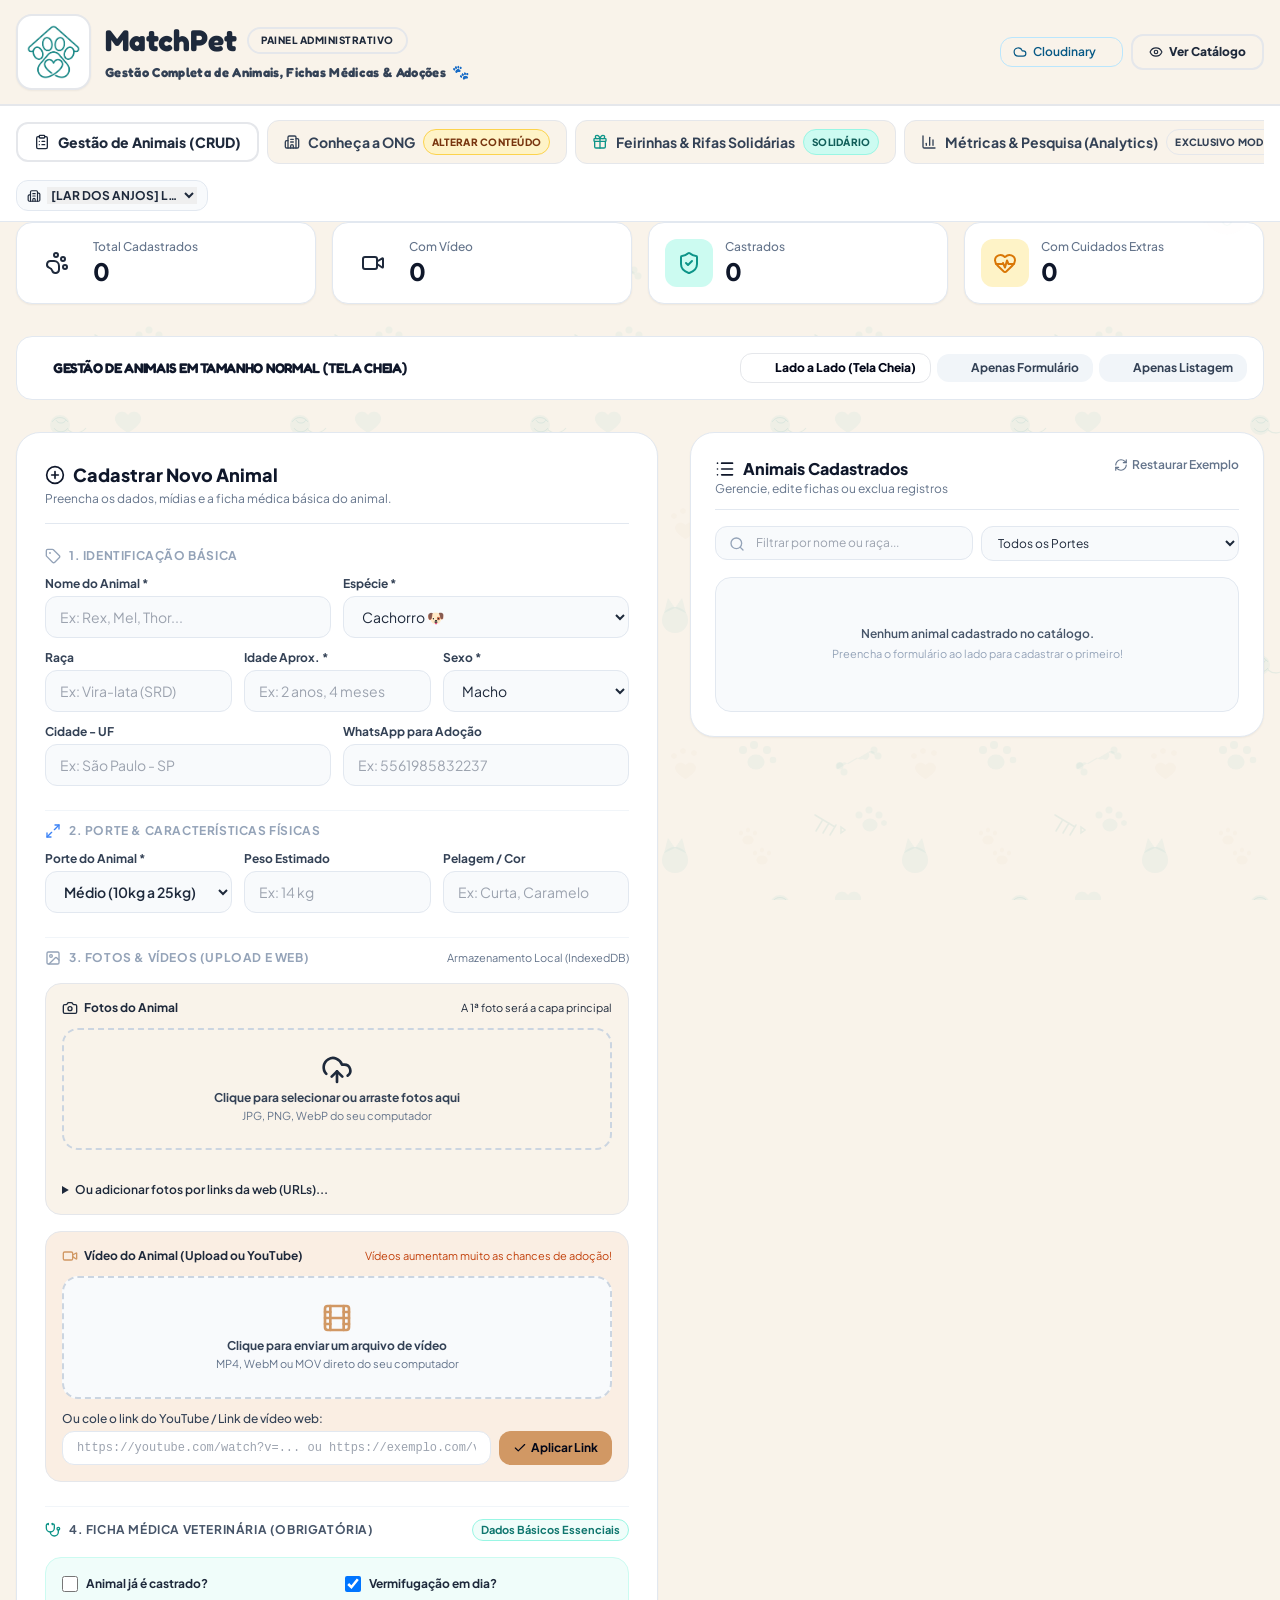
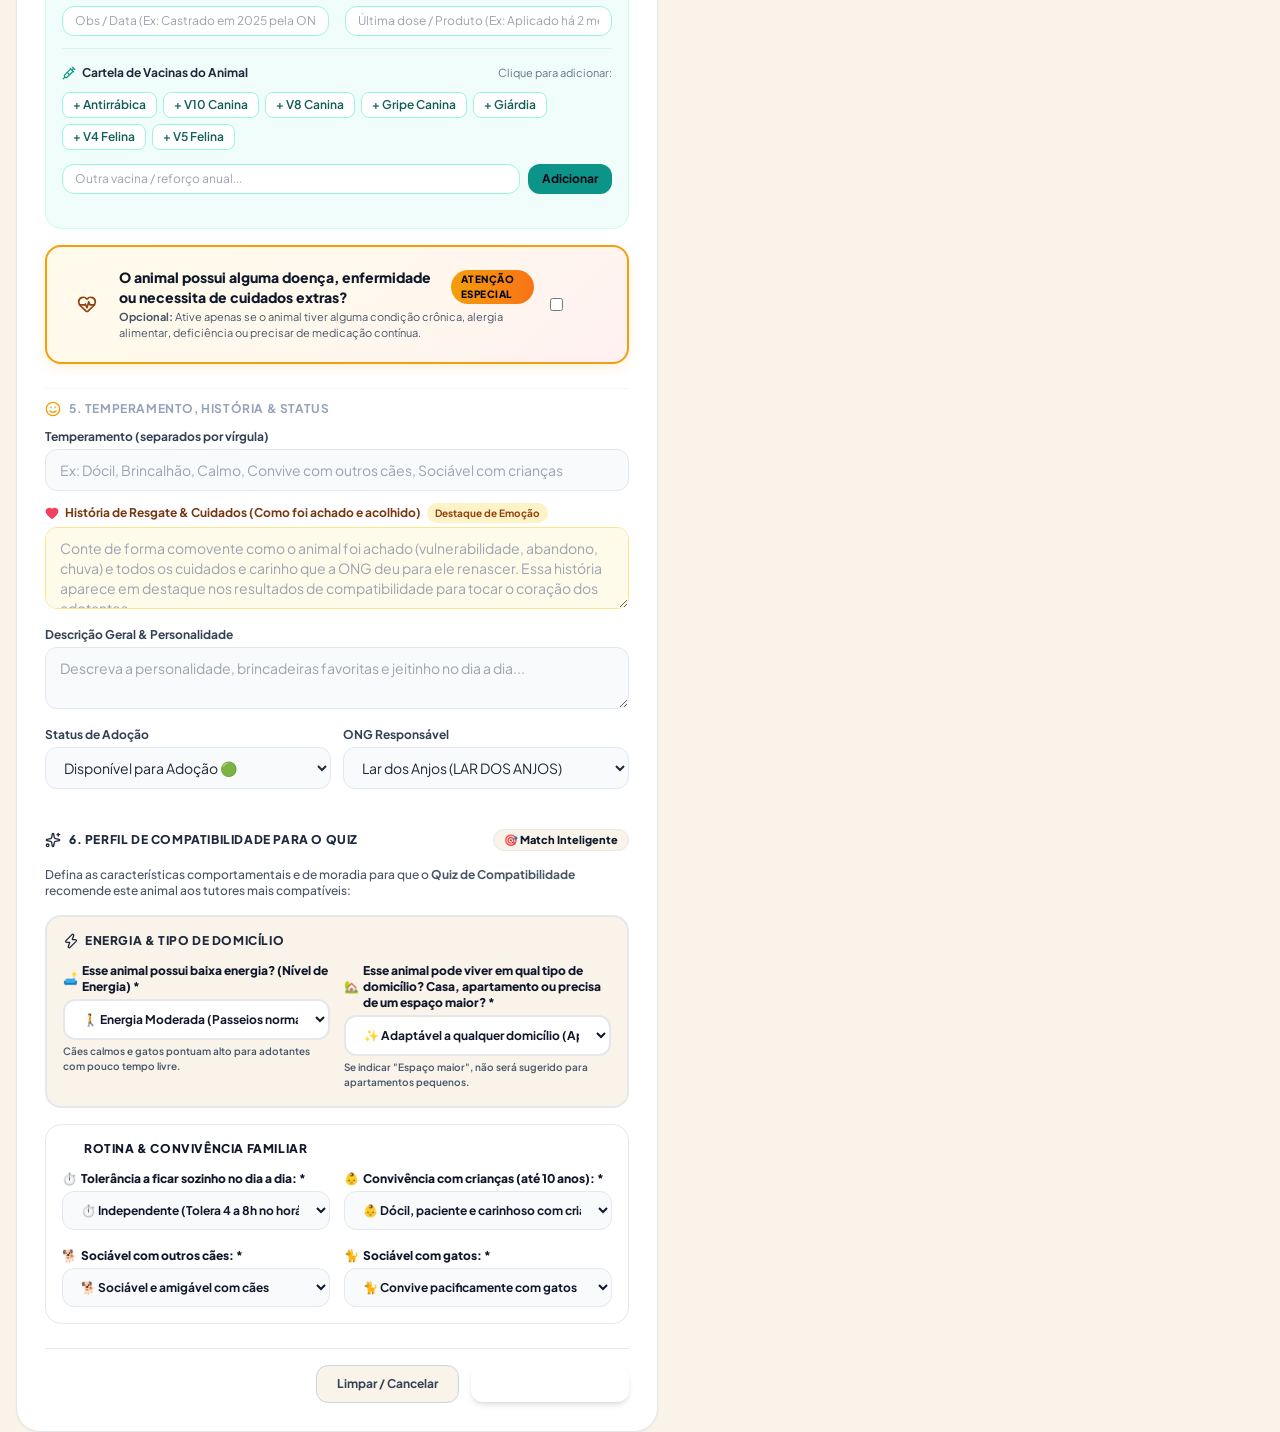
==== commit 0141cd6d: "feat: adicionar aba no painel geral para gerenciar e editar o blog atualizado" ====
--- a/admin.html
+++ b/admin.html
@@ -18,9 +18,9 @@
   <link href="https://fonts.googleapis.com/css2?family=Fredoka:wght@400;500;600;700;800;900&family=Nunito:wght@600;700;800;900&family=Outfit:wght@400;500;600;700;800;900&family=Plus+Jakarta+Sans:wght@400;500;600;700;800&display=swap" rel="stylesheet">
 
   <!-- Tailwind CSS -->
-  <link rel="stylesheet" href="css/tailwind.compiled.css?v=20261029_v4">
+  <link rel="stylesheet" href="css/tailwind.compiled.css?v=20261029_v7">
   <!-- Estilos Globais -->
-  <link rel="stylesheet" href="css/styles.css?v=20261029_v4">
+  <link rel="stylesheet" href="css/styles.css?v=20261029_v7">
   
   
 </head>
@@ -165,6 +165,16 @@
           <span>Métricas & Pesquisa (Analytics)</span>
           <span class="px-2 py-0.5 rounded-full text-[10px] bg-[#e6f4f5] text-[#004d50] font-extrabold tracking-wide uppercase border border-[#e8ddcf]">Exclusivo Moderador</span>
         </button>
+        <button 
+          id="tab-btn-blog" 
+          onclick="switchAdminTab('blog')" 
+          class="flex items-center gap-2 px-4 py-2 rounded-xl text-xs sm:text-sm font-bold text-slate-700 hover:text-[#007E82] hover:bg-[#F9F3EA] transition-all border border-transparent flex-shrink-0 whitespace-nowrap cursor-pointer"
+        >
+          <i data-lucide="newspaper" class="w-4 h-4 text-[#007E82]"></i>
+          <span>Blog Atualizado</span>
+          <span class="px-2 py-0.5 rounded-full text-[10px] bg-sky-100 text-sky-800 font-extrabold tracking-wide uppercase border border-sky-200">Matérias</span>
+        </button>
+
       </div>
 
       <div class="flex flex-wrap items-center gap-2 sm:gap-3 text-xs">
@@ -980,13 +990,13 @@
           </div>
 
           <!-- Bloco C: História Institucional Completa -->
-          <div class="bg-white rounded-3xl border border-slate-200 shadow-sm p-6 space-y-4">
+          <div id="bloco-historia-ong" class="bg-white rounded-3xl border border-slate-200 shadow-sm p-6 space-y-4">
             <div class="flex items-center justify-between border-b border-slate-100 pb-3">
               <div class="flex items-center gap-2">
                 <span class="w-8 h-8 rounded-xl bg-purple-100 text-purple-800 flex items-center justify-center font-black text-sm">📖</span>
                 <div>
-                  <h3 class="text-base font-black text-slate-900">3. História Institucional & Propósito</h3>
-                  <p class="text-xs text-slate-500">Histórico completo de resgate ético, reabilitação e acolhimento</p>
+                  <h3 class="text-base font-black text-slate-900">3. História Institucional &amp; Propósito</h3>
+                  <p class="text-xs text-slate-500">Altere o título, o selo da trajetória e os textos da história no perfil público</p>
                 </div>
               </div>
               <span class="text-[11px] font-bold text-slate-500 bg-[#F9F3EA] px-2.5 py-1 rounded-lg border border-[#e8ddcf]">
@@ -994,10 +1004,27 @@
               </span>
             </div>
 
+            <div class="grid grid-cols-1 sm:grid-cols-2 gap-4">
+              <div>
+                <label for="tab-ong-historia-badge" class="block text-xs font-black text-slate-800 uppercase tracking-wider mb-1">Selo da Trajetória (Badge Superior) *</label>
+                <input type="text" id="tab-ong-historia-badge" oninput="syncTabOngLivePreview()" placeholder="Ex: Nossa Trajetória &amp; Memória Viva • 2003 - 2026" class="w-full px-3.5 py-2.5 bg-slate-50 border border-slate-200 focus:border-[#007E82] rounded-xl text-xs sm:text-sm font-bold text-slate-900 outline-none transition-all focus:bg-white focus:ring-2 focus:ring-[#007E82]/20">
+              </div>
+              <div>
+                <label for="tab-ong-historia-titulo" class="block text-xs font-black text-slate-800 uppercase tracking-wider mb-1">Título Principal da História *</label>
+                <input type="text" id="tab-ong-historia-titulo" oninput="syncTabOngLivePreview()" placeholder="Ex: A História da Lar dos Anjos" class="w-full px-3.5 py-2.5 bg-slate-50 border border-slate-200 focus:border-[#007E82] rounded-xl text-xs sm:text-sm font-bold text-slate-900 outline-none transition-all focus:bg-white focus:ring-2 focus:ring-[#007E82]/20">
+              </div>
+            </div>
+
             <div>
+              <label for="tab-ong-historia-subtitulo" class="block text-xs font-black text-slate-800 uppercase tracking-wider mb-1">Subtítulo / Introdução da Trajetória</label>
+              <textarea id="tab-ong-historia-subtitulo" rows="2" oninput="syncTabOngLivePreview()" placeholder="Ex: Mais de 23 anos dedicados ao resgate ético, à reabilitação clínica..." class="w-full px-3.5 py-2 bg-slate-50 border border-slate-200 focus:border-[#007E82] rounded-xl text-xs sm:text-sm font-medium text-slate-900 leading-relaxed outline-none transition-all focus:bg-white focus:ring-2 focus:ring-[#007E82]/20"></textarea>
+            </div>
+
+            <div>
+              <label for="tab-ong-historia" class="block text-xs font-black text-slate-800 uppercase tracking-wider mb-1">Texto Completo da História (Narrativa em Capítulos) *</label>
               <textarea 
                 id="tab-ong-historia" 
-                rows="8" 
+                rows="10" 
                 required 
                 oninput="syncTabOngLivePreview()" 
                 placeholder="Conte a história da fundação da ONG, motivações, atuação nas regiões do DF e compromisso com o bem-estar animal..." 
@@ -1477,6 +1504,95 @@
 
     </div>
 
+  
+    <!-- SEÇÃO: GESTÃO DO BLOG ATUALIZADO (MODERADOR) -->
+    <div id="tab-content-blog" class="space-y-8 hidden">
+
+      <!-- Cabeçalho do Módulo do Blog -->
+      <div class="bg-[#F9F3EA] rounded-3xl p-6 sm:p-8 text-slate-950 border-2 border-[#007E82] shadow-lg flex flex-col md:flex-row items-start md:items-center justify-between gap-6">
+        <div class="space-y-2 max-w-2xl">
+          <div class="inline-flex items-center gap-2 px-3 py-1 rounded-full bg-white text-slate-950 text-xs font-black uppercase tracking-wider">
+            <i data-lucide="newspaper" class="w-3.5 h-3.5 text-[#007E82]"></i> Conteúdo Editorial &amp; Notícias
+          </div>
+          <h2 class="text-2xl sm:text-3xl font-black text-slate-900">
+            Blog Atualizado • Histórias, Dicas &amp; Notícias
+          </h2>
+          <p class="text-xs sm:text-sm text-slate-700 leading-relaxed">
+            Crie, edite, organize e publique matérias completas, histórias de superação e orientações veterinárias. Todas as alterações são sincronizadas e refletidas instantaneamente na aba pública do Blog.
+          </p>
+        </div>
+
+        <div class="flex flex-wrap items-center gap-2">
+          <button 
+            type="button" 
+            onclick="openAdminNewBlogModal()" 
+            class="px-4 py-2.5 rounded-xl bg-gradient-to-r from-[#007E82] to-[#005c60] hover:from-[#00686c] hover:to-[#004e52] text-white text-xs font-black transition-all shadow-md flex items-center gap-1.5 cursor-pointer hover:scale-[1.02]"
+          >
+            <i data-lucide="plus-circle" class="w-4 h-4"></i>
+            <span>+ Nova Matéria</span>
+          </button>
+          <a 
+            href="index.html#blog" 
+            target="_blank" 
+            class="px-4 py-2.5 rounded-xl bg-white hover:bg-slate-50 text-slate-700 border border-slate-200 text-xs font-bold transition-all shadow-xs flex items-center gap-1.5 cursor-pointer"
+          >
+            <i data-lucide="external-link" class="w-4 h-4 text-slate-500"></i>
+            <span>Ver no Portal</span>
+          </a>
+        </div>
+      </div>
+
+      <!-- Barra de Estatísticas & Filtros do Blog -->
+      <div class="bg-white rounded-3xl border border-slate-200 shadow-sm p-6 space-y-4">
+        <div class="flex flex-col md:flex-row md:items-center justify-between gap-4 border-b border-slate-100 pb-4">
+          <div class="flex items-center gap-3">
+            <div class="w-10 h-10 rounded-2xl bg-sky-50 text-sky-600 flex items-center justify-center font-bold">
+              <i data-lucide="book-open" class="w-5 h-5 text-sky-600"></i>
+            </div>
+            <div>
+              <h3 class="text-base font-black text-slate-900">
+                Matérias Cadastradas (<span id="admin-blog-count">0</span>)
+              </h3>
+              <p class="text-xs text-slate-500">Gerencie todos os artigos publicados para a comunidade de tutores e adotantes</p>
+            </div>
+          </div>
+
+          <!-- Filtro de Busca e Categoria -->
+          <div class="flex flex-wrap items-center gap-2">
+            <div class="relative min-w-[200px]">
+              <i data-lucide="search" class="w-3.5 h-3.5 text-slate-400 absolute left-3 top-1/2 -translate-y-1/2"></i>
+              <input 
+                type="text" 
+                id="admin-blog-search" 
+                oninput="filterAdminBlogList()" 
+                placeholder="Buscar matéria..." 
+                class="w-full pl-8 pr-3 py-1.5 bg-slate-50 border border-slate-200 rounded-xl text-xs focus:ring-2 focus:ring-[#007E82] focus:bg-white focus:outline-none"
+              >
+            </div>
+
+            <select 
+              id="admin-blog-category-filter" 
+              onchange="filterAdminBlogList()" 
+              class="px-3 py-1.5 bg-slate-50 border border-slate-200 rounded-xl text-xs font-bold text-slate-700 focus:ring-2 focus:ring-[#007E82] focus:bg-white focus:outline-none cursor-pointer"
+            >
+              <option value="todas">Todas as Categorias</option>
+              <option value="História de Adoção">História de Adoção</option>
+              <option value="Dicas &amp; Saúde">Dicas &amp; Saúde</option>
+              <option value="Saúde Animal">Saúde Animal</option>
+              <option value="Notícias das ONGs">Notícias das ONGs</option>
+              <option value="Comunidade">Comunidade</option>
+            </select>
+          </div>
+        </div>
+
+        <!-- Grade de Matérias Cadastradas -->
+        <div id="admin-blog-list" class="grid grid-cols-1 md:grid-cols-2 lg:grid-cols-3 gap-5">
+          <!-- Renderizado via admin.js -->
+        </div>
+      </div>
+
+    </div>
+
   </main>
 
   <!-- Modal de Configuração do Cloudinary -->
@@ -1943,6 +2059,174 @@
   </div>
 
   <!-- Modal de Cadastro de Nova ONG com Diretrizes Integradas (Exclusivo Administrador) -->
+  
+  <!-- Modal de Adicionar / Editar Matéria do Blog -->
+  <div id="modal-admin-blog" class="fixed inset-0 z-50 flex items-center justify-center p-3 sm:p-5 opacity-0 pointer-events-none modal-backdrop bg-slate-900/70 shadow-xs transition-opacity duration-200">
+    <div class="bg-white rounded-3xl shadow-2xl max-w-2xl w-full max-h-[92vh] flex flex-col modal-content transform scale-95 transition-all overflow-hidden border border-slate-200">
+      
+      <!-- Cabeçalho do Modal -->
+      <div class="p-5 border-b border-slate-200 flex items-center justify-between bg-gradient-to-r from-sky-50 via-teal-50 to-[#F9F3EA] flex-shrink-0">
+        <div class="flex items-center gap-3">
+          <div class="w-10 h-10 rounded-2xl bg-sky-100 text-sky-700 flex items-center justify-center font-bold shadow-xs">
+            <i data-lucide="newspaper" class="w-5 h-5"></i>
+          </div>
+          <div>
+            <h3 class="text-base font-extrabold text-slate-900" id="modal-blog-title">Nova Matéria do Blog</h3>
+            <p class="text-xs text-slate-500">Preencha os dados do artigo para publicação no portal</p>
+          </div>
+        </div>
+        <button type="button" onclick="closeAdminBlogModal()" class="w-8 h-8 rounded-full bg-white/80 hover:bg-slate-200 text-slate-600 flex items-center justify-center transition-colors shadow-2xs cursor-pointer">
+          <i data-lucide="x" class="w-4 h-4"></i>
+        </button>
+      </div>
+
+      <!-- Formulário do Modal com Rolagem Suave -->
+      <form id="admin-blog-form" onsubmit="handleAdminSaveBlogPost(event)" class="p-6 overflow-y-auto space-y-4 flex-1 overscroll-contain modal-scroll">
+        <input type="hidden" id="blog-edit-id" value="">
+
+        <!-- Título -->
+        <div>
+          <label class="block text-xs font-bold text-slate-700 mb-1">Título da Matéria *</label>
+          <input 
+            type="text" 
+            id="blog-edit-titulo" 
+            required 
+            placeholder="Ex: O Recomeço de Pipoca: De animal resgatado a membro da família" 
+            class="w-full px-3 py-2 bg-slate-50 border border-slate-200 rounded-xl text-xs font-semibold focus:ring-2 focus:ring-[#007E82] focus:bg-white focus:outline-none"
+          >
+        </div>
+
+        <!-- Categoria e Autor -->
+        <div class="grid grid-cols-1 sm:grid-cols-2 gap-3">
+          <div>
+            <label class="block text-xs font-bold text-slate-700 mb-1">Categoria *</label>
+            <select 
+              id="blog-edit-categoria" 
+              required 
+              class="w-full px-3 py-2 bg-slate-50 border border-slate-200 rounded-xl text-xs font-bold text-slate-800 focus:ring-2 focus:ring-[#007E82] focus:bg-white focus:outline-none cursor-pointer"
+            >
+              <option value="História de Adoção">História de Adoção</option>
+              <option value="Dicas &amp; Saúde">Dicas &amp; Saúde</option>
+              <option value="Saúde Animal">Saúde Animal</option>
+              <option value="Notícias das ONGs">Notícias das ONGs</option>
+              <option value="Comunidade">Comunidade</option>
+            </select>
+          </div>
+
+          <div>
+            <label class="block text-xs font-bold text-slate-700 mb-1">Autor / Crédito *</label>
+            <input 
+              type="text" 
+              id="blog-edit-autor" 
+              required 
+              placeholder="Ex: Dra. Patrícia Mendes ou Lar dos Anjos" 
+              class="w-full px-3 py-2 bg-slate-50 border border-slate-200 rounded-xl text-xs focus:ring-2 focus:ring-[#007E82] focus:bg-white focus:outline-none"
+            >
+          </div>
+        </div>
+
+        <!-- Data de Publicação e Tempo de Leitura -->
+        <div class="grid grid-cols-1 sm:grid-cols-2 gap-3">
+          <div>
+            <label class="block text-xs font-bold text-slate-700 mb-1">Data de Publicação</label>
+            <input 
+              type="text" 
+              id="blog-edit-data" 
+              placeholder="Ex: 29 de Outubro de 2026" 
+              class="w-full px-3 py-2 bg-slate-50 border border-slate-200 rounded-xl text-xs focus:ring-2 focus:ring-[#007E82] focus:bg-white focus:outline-none"
+            >
+          </div>
+
+          <div>
+            <label class="block text-xs font-bold text-slate-700 mb-1">Tempo Estimado de Leitura</label>
+            <input 
+              type="text" 
+              id="blog-edit-leitura" 
+              placeholder="Ex: 4 min de leitura" 
+              class="w-full px-3 py-2 bg-slate-50 border border-slate-200 rounded-xl text-xs focus:ring-2 focus:ring-[#007E82] focus:bg-white focus:outline-none"
+            >
+          </div>
+        </div>
+
+        <!-- Foto de Capa (Upload do Dispositivo + URL + Preview) -->
+        <div>
+          <label class="block text-xs font-bold text-slate-700 mb-1">Foto de Capa da Matéria *</label>
+          <div class="p-3.5 bg-slate-50 rounded-2xl border border-slate-200 space-y-3">
+            <div class="flex items-center gap-3">
+              <div class="w-20 h-14 rounded-xl bg-slate-200 overflow-hidden border border-slate-300 flex-shrink-0 shadow-2xs">
+                <img id="blog-edit-foto-thumb" src="" alt="Prévia da Capa" class="w-full h-full object-cover" onerror="this.src='img/matchpet-icon.png'">
+              </div>
+              <div class="flex-1 space-y-1">
+                <label class="inline-flex px-3 py-1.5 rounded-xl bg-[#007E82] hover:bg-[#00686c] text-white text-xs font-bold transition-all items-center gap-1.5 cursor-pointer shadow-xs active:scale-95">
+                  <i data-lucide="upload" class="w-3.5 h-3.5"></i>
+                  <span>Escolher Foto do Aparelho</span>
+                  <input type="file" id="blog-edit-foto-file" accept="image/*" class="hidden" onchange="handleSingleImageUpload(event, 'blog-edit-foto', 'blog-edit-foto-thumb')">
+                </label>
+                <span class="block text-[11px] text-slate-500">Selecione uma imagem direto do celular ou computador</span>
+              </div>
+            </div>
+            <div class="pt-2 border-t border-slate-200">
+              <label for="blog-edit-foto" class="block text-[10px] font-bold text-slate-500 uppercase mb-0.5">Ou cole o link da foto (URL):</label>
+              <input 
+                type="text" 
+                id="blog-edit-foto" 
+                oninput="updateImageThumbFromInput('blog-edit-foto', 'blog-edit-foto-thumb')" 
+                placeholder="https://images.unsplash.com/... ou foto enviada acima" 
+                required 
+                class="w-full px-3 py-1.5 bg-white border border-slate-300 rounded-xl text-xs font-mono text-slate-800 focus:ring-2 focus:ring-[#007E82] focus:outline-none"
+              >
+            </div>
+          </div>
+        </div>
+
+        <!-- Resumo / Subtítulo -->
+        <div>
+          <label class="block text-xs font-bold text-slate-700 mb-1">Resumo Curto (Exibido no Card do Artigo) *</label>
+          <textarea 
+            id="blog-edit-resumo" 
+            rows="2" 
+            required 
+            placeholder="Breve resumo atraente de 1 a 3 frases que desperte o interesse do leitor..." 
+            class="w-full px-3 py-2 bg-slate-50 border border-slate-200 rounded-xl text-xs focus:ring-2 focus:ring-[#007E82] focus:bg-white focus:outline-none"
+          ></textarea>
+        </div>
+
+        <!-- Conteúdo Completo do Artigo -->
+        <div>
+          <div class="flex items-center justify-between mb-1">
+            <label class="block text-xs font-bold text-slate-700">Conteúdo Completo da Matéria *</label>
+            <span class="text-[10px] text-slate-400 font-medium">Separe os parágrafos com uma linha em branco</span>
+          </div>
+          <textarea 
+            id="blog-edit-conteudo" 
+            rows="7" 
+            required 
+            placeholder="Escreva aqui o texto completo da matéria. Pode usar parágrafos simples separados por linha vazia ou tags HTML como <p>, <strong>, <em>, etc." 
+            class="w-full px-3 py-2 bg-slate-50 border border-slate-200 rounded-xl text-xs font-sans leading-relaxed focus:ring-2 focus:ring-[#007E82] focus:bg-white focus:outline-none"
+          ></textarea>
+        </div>
+
+        <!-- Rodapé / Ações do Modal -->
+        <div class="pt-3 border-t border-slate-200 flex items-center justify-end gap-2.5">
+          <button 
+            type="button" 
+            onclick="closeAdminBlogModal()" 
+            class="px-4 py-2 rounded-xl border border-slate-200 text-slate-600 hover:bg-slate-100 text-xs font-bold transition-colors cursor-pointer"
+          >
+            Cancelar
+          </button>
+          <button 
+            type="submit" 
+            class="px-5 py-2 rounded-xl bg-gradient-to-r from-[#007E82] to-[#005c60] hover:from-[#00686c] hover:to-[#004e52] text-white text-xs font-black shadow-md transition-all cursor-pointer flex items-center gap-1.5 active:scale-95"
+          >
+            <i data-lucide="check" class="w-4 h-4"></i>
+            <span>Salvar Matéria</span>
+          </button>
+        </div>
+      </form>
+    </div>
+  </div>
+
   <div id="admin-ong-register-modal" class="fixed inset-0 z-50 flex items-center justify-center p-3 sm:p-6 opacity-0 pointer-events-none modal-backdrop bg-slate-900/80 shadow-xs transition-all duration-300">
     <div class="bg-white rounded-3xl shadow-2xl max-w-4xl w-full max-h-[94vh] flex flex-col overflow-hidden modal-content transform scale-95 transition-all border border-orange-200 relative">
       
@@ -2219,14 +2503,14 @@
   </div>
 
   <!-- Scripts: Banco de Dados IndexedDB, Cloudinary, Analytics, Storage e Lógica do CRUD -->
-  <script src="js/lucide.min.js?v=20261029_v4"></script>
-  <script src="js/data.js?v=20261029_v4"></script>
-  <script src="js/db.js?v=20261029_v4"></script>
-  <script src="js/cloudinary.js?v=20261029_v4"></script>
-  <script src="js/analytics.js?v=20261029_v4"></script>
-  <script src="js/storage.js?v=20261029_v4"></script>
-  <script src="js/design-studio.js?v=20261029_v4"></script>
-  <script src="js/admin.js?v=20261029_v4"></script>
+  <script src="js/lucide.min.js?v=20261029_v7"></script>
+  <script src="js/data.js?v=20261029_v7"></script>
+  <script src="js/db.js?v=20261029_v7"></script>
+  <script src="js/cloudinary.js?v=20261029_v7"></script>
+  <script src="js/analytics.js?v=20261029_v7"></script>
+  <script src="js/storage.js?v=20261029_v7"></script>
+  <script src="js/design-studio.js?v=20261029_v7"></script>
+  <script src="js/admin.js?v=20261029_v7"></script>
   <script>
     function setCrudLayout(mode) {
       const grid = document.getElementById('admin-crud-main-grid');
@@ -2245,6 +2529,24 @@
       grid.classList.remove('mode-split', 'mode-form', 'mode-list');
       grid.classList.add(`mode-${mode}`);
     }
+
+    // Ativação automática da aba 'Conheça a ONG' e foco na História Institucional
+    window.addEventListener('DOMContentLoaded', () => {
+      const urlParams = new URLSearchParams(window.location.search);
+      const hash = window.location.hash;
+      if (urlParams.get('tab') === 'ong' || hash === '#ong' || hash === '#tab-ong-historia' || hash === '#bloco-historia-ong') {
+        if (typeof switchAdminTab === 'function') switchAdminTab('ong');
+        setTimeout(() => {
+          const target = document.getElementById('bloco-historia-ong') || document.getElementById('tab-ong-historia');
+          if (target) {
+            target.scrollIntoView({ behavior: 'smooth', block: 'center' });
+            target.classList.add('ring-4', 'ring-[#007E82]/50');
+            setTimeout(() => target.classList.remove('ring-4', 'ring-[#007E82]/50'), 3500);
+          }
+        }, 350);
+      }
+    });
+
     lucide.createIcons();
   </script>
 </body>
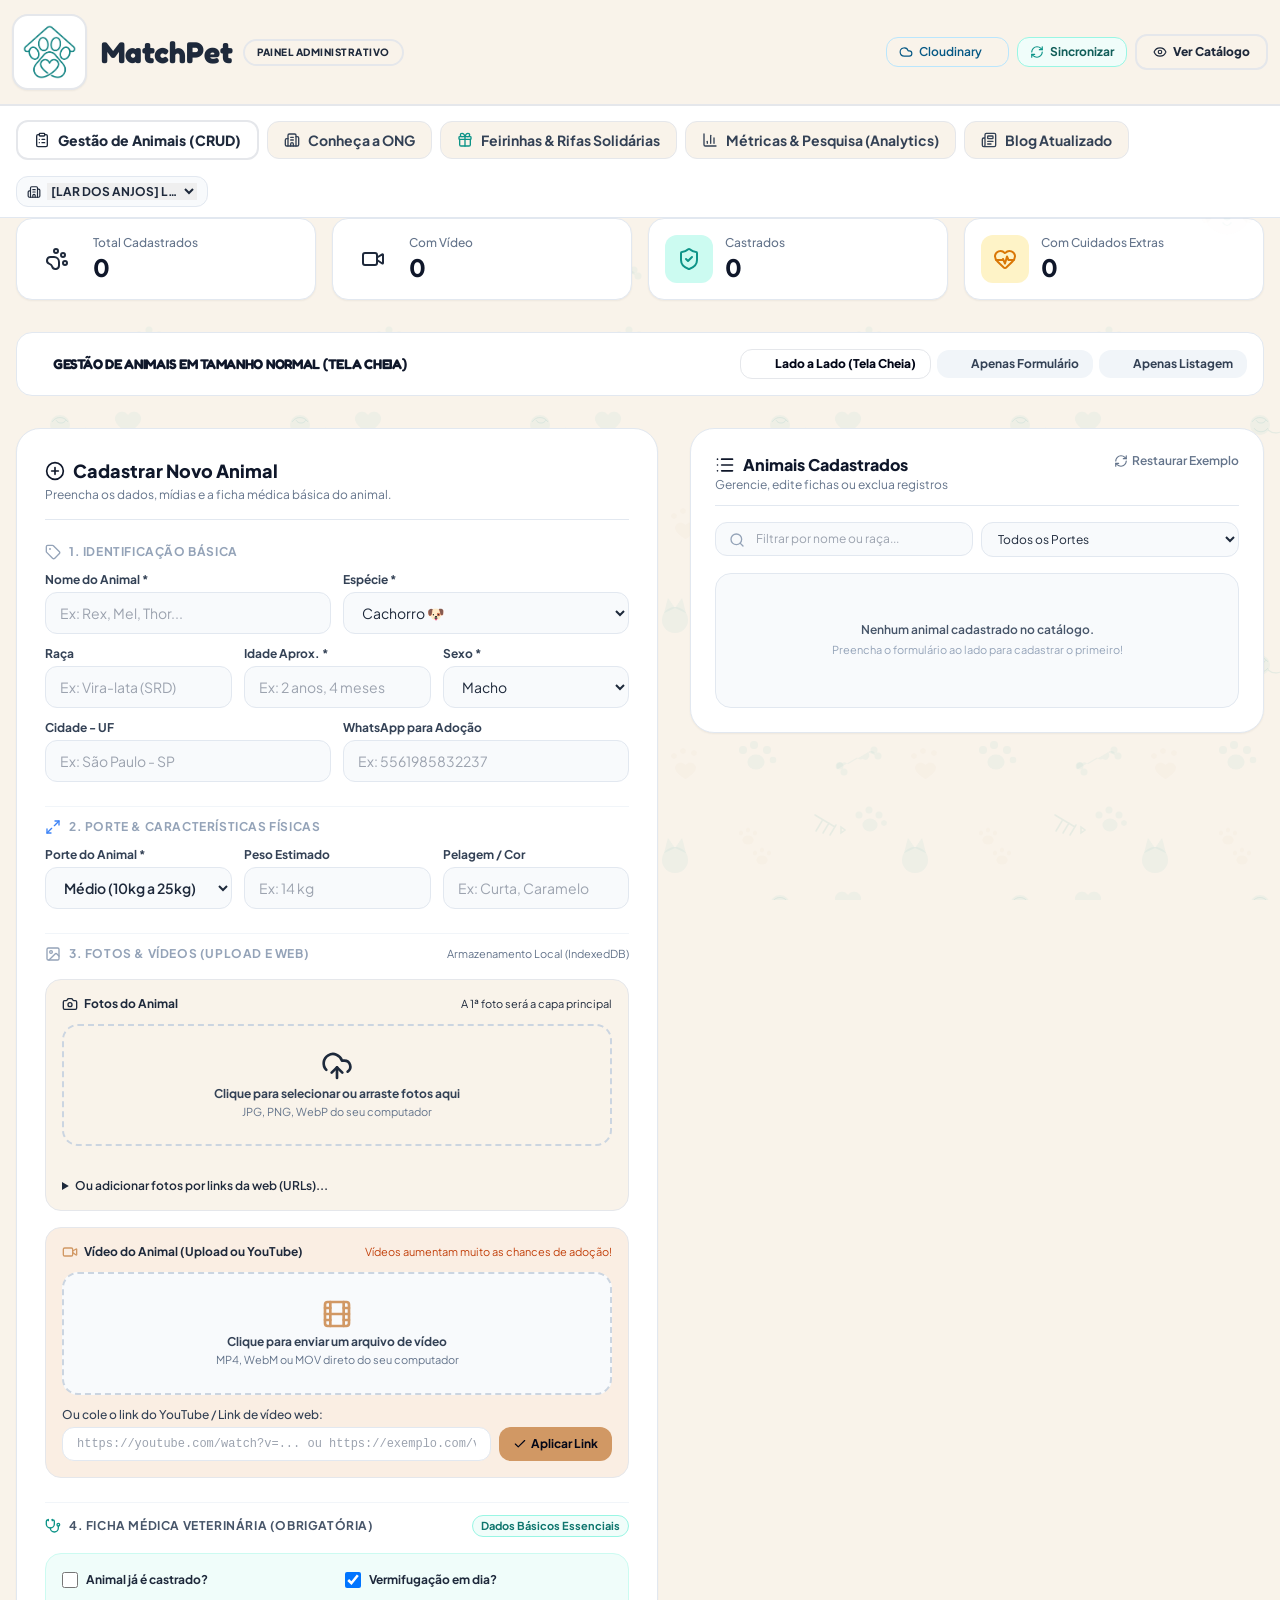
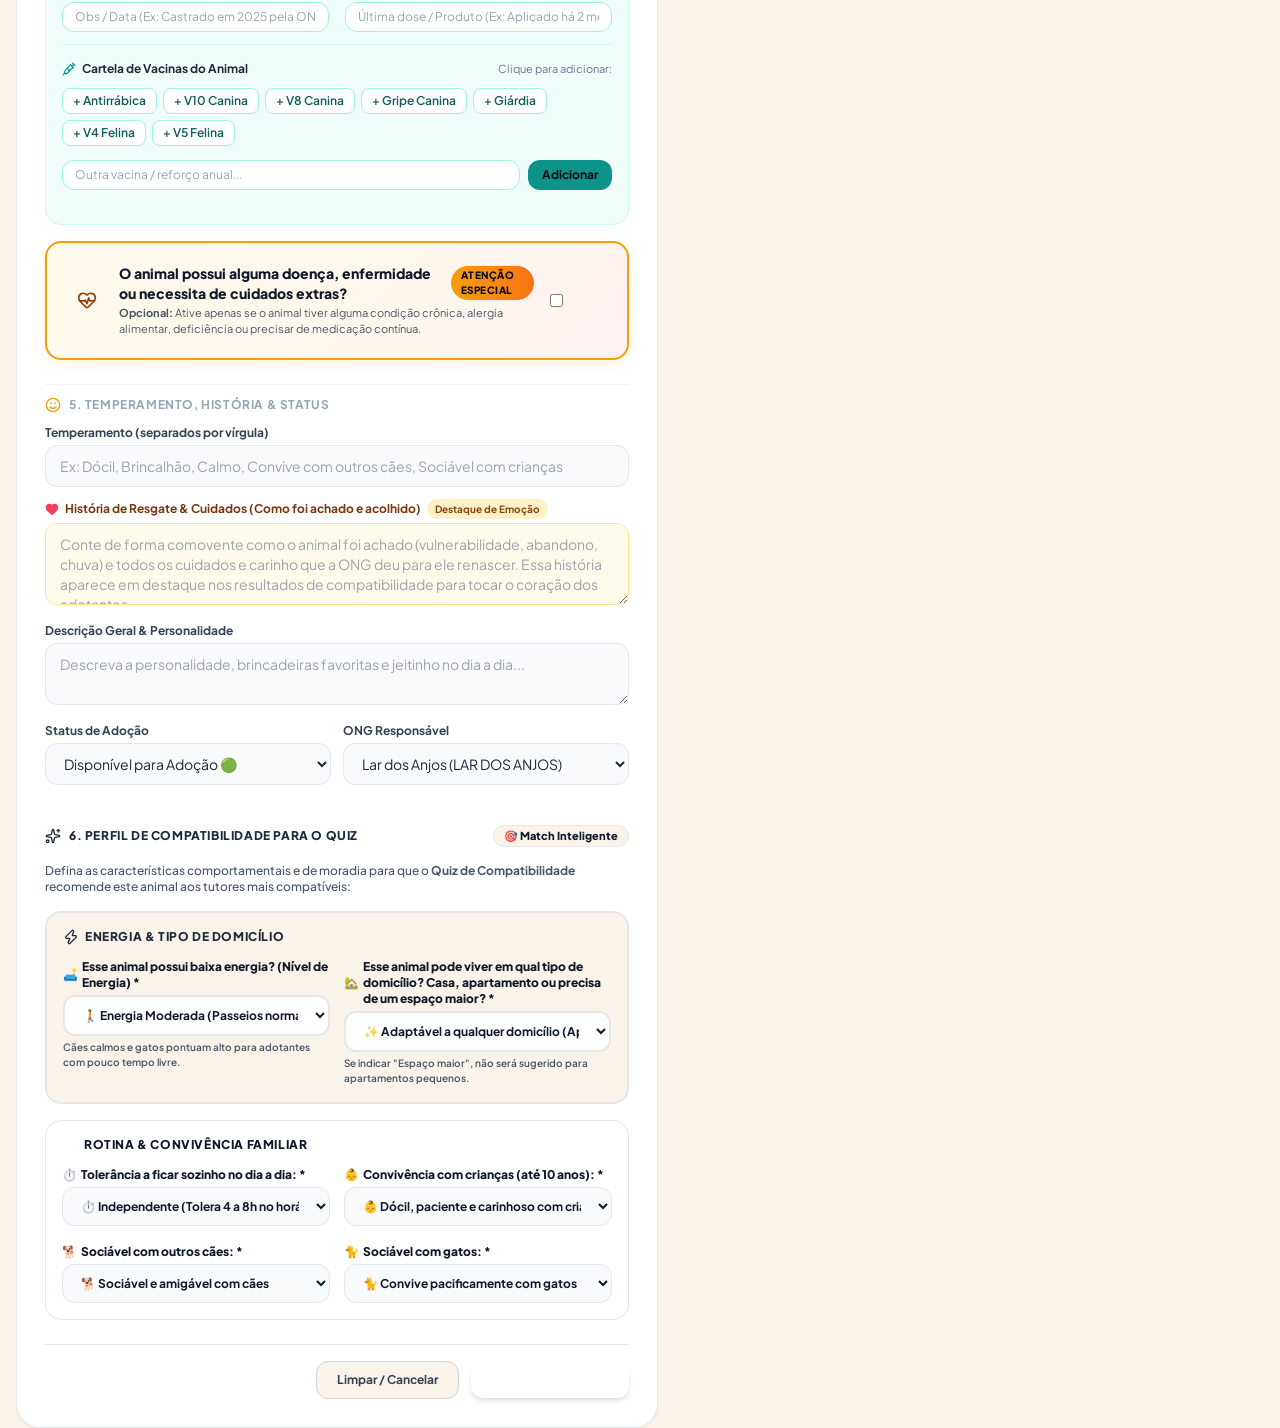
==== commit ba088322: "fix(mobile): adapt mobile navigation, anti-cache headers, and auto-sync engine v9" ====
--- a/admin.html
+++ b/admin.html
@@ -4,6 +4,11 @@
   <meta charset="UTF-8">
   <meta name="viewport" content="width=device-width, initial-scale=1.0, maximum-scale=1.0, user-scalable=no, viewport-fit=cover">
   <title>MatchPet - Painel Administrativo | Gestão de Animais & Fichas Médicas</title>
+  <!-- Prevenção de Cache Obsoleto para Celular & Mobile -->
+  <meta http-equiv="Cache-Control" content="no-cache, no-store, must-revalidate">
+  <meta http-equiv="Pragma" content="no-cache">
+  <meta http-equiv="Expires" content="0">
+
   
   <!-- Favicon Oficial MatchPet (Logo Nova da Guia do Navegador) -->
   <link rel="icon" type="image/png" sizes="64x64" href="img/matchpet-icon.png?v=2">
@@ -18,9 +23,9 @@
   <link href="https://fonts.googleapis.com/css2?family=Fredoka:wght@400;500;600;700;800;900&family=Nunito:wght@600;700;800;900&family=Outfit:wght@400;500;600;700;800;900&family=Plus+Jakarta+Sans:wght@400;500;600;700;800&display=swap" rel="stylesheet">
 
   <!-- Tailwind CSS -->
-  <link rel="stylesheet" href="css/tailwind.compiled.css?v=20261029_v7">
+  <link rel="stylesheet" href="css/tailwind.compiled.css?v=20261102_v9">
   <!-- Estilos Globais -->
-  <link rel="stylesheet" href="css/styles.css?v=20261029_v7">
+  <link rel="stylesheet" href="css/styles.css?v=20261102_v9">
   
   
 </head>
@@ -79,23 +84,23 @@
 
   <!-- Topo do Painel Administrativo Oficial -->
   <header class="bg-[#F9F3EA] shadow-xs border-b-2 border-[#e8ddcf] sticky top-0 z-30 shadow-xs">
-    <div class="max-w-[1720px] mx-auto px-4 sm:px-8 lg:px-12 py-2 sm:py-3 flex items-center justify-between min-h-[5.5rem] sm:min-h-[6.5rem]">
+    <div class="max-w-[1720px] mx-auto px-3 sm:px-8 lg:px-12 py-2 sm:py-3 flex flex-wrap items-center justify-between gap-2 min-h-[4rem] sm:min-h-[6.5rem]">
       <div class="flex items-center gap-3.5">
         <a href="index.html" class="flex items-center group py-0.5" title="Ir para a Página Inicial do MatchPet">
           <div class="relative flex items-center justify-center p-2 rounded-2xl bg-white border-2 border-[#007E82]/30 group-hover:scale-105 group-hover:border-[#007E82] transition-all duration-300 shadow-sm">
-            <img src="img/matchpet-icon.png" alt="MatchPet" class="h-12 sm:h-14 md:h-16 w-auto object-contain drop-shadow-xs transition-all duration-300">
+            <img src="img/matchpet-icon.png" alt="MatchPet" class="h-9 sm:h-14 md:h-16 w-auto object-contain drop-shadow-xs transition-all duration-300">
           </div>
         </a>
         <div class="flex flex-col justify-center">
           <div class="flex items-center gap-2.5">
-            <span style="font-family: 'Fredoka', 'Nunito', sans-serif;" class="text-2xl sm:text-3xl font-extrabold tracking-normal leading-none select-none">
+            <span style="font-family: 'Fredoka', 'Nunito', sans-serif;" class="text-xl sm:text-3xl font-extrabold tracking-normal leading-none select-none">
               <span class="text-[#007E82]">Match</span><span class="text-[#D19864]">Pet</span>
             </span>
             <span class="text-[10px] sm:text-xs px-3 py-1 rounded-full bg-[#e6f4f5] text-[#007E82] font-black border-2 border-[#007E82]/30 uppercase tracking-wider shadow-2xs">
               Painel Administrativo
             </span>
           </div>
-          <p style="font-family: 'Fredoka', 'Nunito', sans-serif;" class="text-xs sm:text-[13px] font-bold text-slate-700 tracking-wide mt-1 flex items-center gap-1.5 select-none">
+          <p style="font-family: 'Fredoka', 'Nunito', sans-serif;" class="hidden sm:flex text-xs sm:text-[13px] font-bold text-slate-700 tracking-wide mt-1 items-center gap-1.5 select-none">
             <span>Gestão Completa de Animais, Fichas Médicas &amp; Adoções</span>
             <span class="text-sm">🐾</span>
           </p>
@@ -118,6 +123,12 @@
           <i data-lucide="upload" class="w-3.5 h-3.5 text-slate-500"></i> Importar
           <input type="file" id="import-file-input" accept=".json" class="hidden" onchange="importData(event)">
         </label>
+                <!-- Botão de Sincronização de Dados Mobile / Cache -->
+        <button onclick="handleManualDataSync(this)" class="inline-flex items-center gap-1.5 px-3 py-1.5 rounded-xl border border-teal-200 bg-teal-50 hover:bg-teal-100 text-xs font-bold text-teal-800 transition-colors shadow-xs cursor-pointer" title="Sincronizar e carregar dados mais recentes da plataforma">
+          <i data-lucide="refresh-cw" class="w-3.5 h-3.5 text-teal-600"></i>
+          <span class="hidden sm:inline">Sincronizar</span>
+        </button>
+
         <a href="index.html" class="inline-flex items-center gap-1.5 px-4 py-2 rounded-xl bg-white hover:bg-[#F9F3EA] text-[#007E82] hover:text-[#005c60] text-xs font-black transition-all shadow-xs border-2 border-[#007E82] hover:scale-[1.02]">
           <i data-lucide="eye" class="w-3.5 h-3.5 text-[#007E82]"></i>
           <span>Ver Catálogo</span>
@@ -129,7 +140,7 @@
   <!-- Barra de Navegação em Abas do Moderador -->
   <div class="bg-white border-b border-slate-200 relative z-20 shadow-2xs">
     <div class="max-w-[1720px] mx-auto px-4 sm:px-8 lg:px-12 py-2.5 flex flex-wrap items-center justify-between gap-3">
-      <div class="flex items-center gap-2 overflow-x-auto no-scrollbar py-1 max-w-full">
+      <div class="flex items-center gap-1.5 sm:gap-2 overflow-x-auto no-scrollbar py-1 max-w-full">
         <button 
           id="tab-btn-crud" 
           onclick="switchAdminTab('crud')" 
@@ -145,7 +156,7 @@
         >
           <i data-lucide="building-2" class="w-4 h-4 text-[#007E82]"></i>
           <span>Conheça a ONG</span>
-          <span class="px-2 py-0.5 rounded-full text-[10px] bg-amber-100 text-amber-900 font-extrabold tracking-wide uppercase border border-amber-300">Alterar Conteúdo</span>
+          <span class="hidden sm:inline-block px-2 py-0.5 rounded-full text-[10px] bg-amber-100 text-amber-900 font-extrabold tracking-wide uppercase border border-amber-300">Alterar Conteúdo</span>
         </button>
         <button 
           id="tab-btn-solidarity" 
@@ -154,7 +165,7 @@
         >
           <i data-lucide="gift" class="w-4 h-4 text-teal-600"></i>
           <span>Feirinhas &amp; Rifas Solidárias</span>
-          <span class="px-2 py-0.5 rounded-full text-[10px] bg-teal-100 text-teal-800 font-extrabold tracking-wide uppercase border border-teal-200">Solidário</span>
+          <span class="hidden sm:inline-block px-2 py-0.5 rounded-full text-[10px] bg-teal-100 text-teal-800 font-extrabold tracking-wide uppercase border border-teal-200">Solidário</span>
         </button>
         <button 
           id="tab-btn-analytics" 
@@ -163,7 +174,7 @@
         >
           <i data-lucide="bar-chart-3" class="w-4 h-4 text-[#007E82]"></i>
           <span>Métricas & Pesquisa (Analytics)</span>
-          <span class="px-2 py-0.5 rounded-full text-[10px] bg-[#e6f4f5] text-[#004d50] font-extrabold tracking-wide uppercase border border-[#e8ddcf]">Exclusivo Moderador</span>
+          <span class="hidden md:inline-block px-2 py-0.5 rounded-full text-[10px] bg-[#e6f4f5] text-[#004d50] font-extrabold tracking-wide uppercase border border-[#e8ddcf]">Exclusivo Moderador</span>
         </button>
         <button 
           id="tab-btn-blog" 
@@ -172,7 +183,7 @@
         >
           <i data-lucide="newspaper" class="w-4 h-4 text-[#007E82]"></i>
           <span>Blog Atualizado</span>
-          <span class="px-2 py-0.5 rounded-full text-[10px] bg-sky-100 text-sky-800 font-extrabold tracking-wide uppercase border border-sky-200">Matérias</span>
+          <span class="hidden sm:inline-block px-2 py-0.5 rounded-full text-[10px] bg-sky-100 text-sky-800 font-extrabold tracking-wide uppercase border border-sky-200">Matérias</span>
         </button>
 
       </div>
@@ -1672,14 +1683,48 @@
   <!-- MODAL: EDITAR DADOS DA ONG -->
   <div id="modal-edit-ong" class="fixed inset-0 z-50 flex items-center justify-center p-3 sm:p-6 opacity-0 pointer-events-none modal-backdrop bg-slate-900/75 shadow-xs transition-opacity duration-200 overflow-y-auto">
     <div class="bg-white rounded-3xl shadow-2xl max-w-xl w-full max-h-[90vh] flex flex-col overflow-hidden modal-content transform scale-95 transition-transform duration-200 border border-slate-200 relative">
-      <div class="flex items-center justify-between border-b border-slate-200 px-6 py-4 bg-white flex-shrink-0">
-        <h3 class="text-lg font-black text-slate-900 flex items-center gap-2">
-          <i data-lucide="building-2" class="w-5 h-5 text-orange-600"></i>
-          <span id="modal-ong-title">Editar Perfil & Métricas da ONG</span>
-        </h3>
-        <button type="button" onclick="closeModalEditOng()" class="w-8 h-8 rounded-full bg-slate-100 text-slate-500 hover:text-slate-800 hover:bg-slate-200 flex items-center justify-center cursor-pointer transition-colors" title="Fechar">
-          <i data-lucide="x" class="w-4 h-4"></i>
-        </button>
+      <div class="flex items-center justify-between border-b border-slate-200 px-4 sm:px-6 py-3.5 bg-gradient-to-r from-orange-50/50 via-white to-teal-50/40 flex-shrink-0 gap-2">
+        <div class="flex items-center gap-2 sm:gap-3 min-w-0">
+          <div class="w-9 h-9 rounded-2xl bg-orange-100 text-orange-600 flex items-center justify-center font-bold flex-shrink-0 shadow-2xs">
+            <i data-lucide="building-2" class="w-4 h-4 sm:w-5 sm:h-5"></i>
+          </div>
+          <div class="min-w-0">
+            <h3 class="text-sm sm:text-base font-black text-slate-900 leading-tight truncate">
+              <span id="modal-ong-title">Editar ONG &amp; Abrigo: Lar dos Anjos</span>
+            </h3>
+            <span class="text-[10px] sm:text-[11px] text-slate-500 font-medium block truncate">Role pelo painel ou use os botões rápidos de subir e descer</span>
+          </div>
+        </div>
+
+        <div class="flex items-center gap-1.5 flex-shrink-0">
+          <!-- Botões Rápidos Subir / Descer -->
+          <button 
+            type="button" 
+            onclick="scrollAdminModalBody('modal-edit-ong', 'top')" 
+            class="px-2.5 py-1.5 rounded-xl bg-white hover:bg-slate-100 text-slate-700 border border-slate-200 text-xs font-bold transition-all flex items-center gap-1 shadow-2xs cursor-pointer active:scale-95" 
+            title="Subir até o topo do formulário"
+          >
+            <i data-lucide="arrow-up" class="w-3.5 h-3.5 text-[#007E82]"></i>
+            <span class="hidden sm:inline">Subir</span>
+          </button>
+          <button 
+            type="button" 
+            onclick="scrollAdminModalBody('modal-edit-ong', 'bottom')" 
+            class="px-2.5 py-1.5 rounded-xl bg-white hover:bg-slate-100 text-slate-700 border border-slate-200 text-xs font-bold transition-all flex items-center gap-1 shadow-2xs cursor-pointer active:scale-95" 
+            title="Descer até o final / salvar"
+          >
+            <i data-lucide="arrow-down" class="w-3.5 h-3.5 text-[#007E82]"></i>
+            <span class="hidden sm:inline">Descer</span>
+          </button>
+          <button 
+            type="button" 
+            onclick="closeModalEditOng()" 
+            class="w-8 h-8 rounded-full bg-slate-100 text-slate-500 hover:text-slate-800 hover:bg-slate-200 flex items-center justify-center cursor-pointer transition-colors shadow-2xs ml-0.5" 
+            title="Fechar"
+          >
+            <i data-lucide="x" class="w-4 h-4"></i>
+          </button>
+        </div>
       </div>
 
       <form id="form-edit-ong" onsubmit="handleSaveOng(event)" class="flex flex-col flex-1 overflow-hidden min-h-0">
@@ -1811,13 +1856,41 @@
         </div>
 
         </div>
-        <div class="flex items-center justify-end gap-2 px-6 py-3.5 bg-slate-50 border-t border-slate-200 flex-shrink-0">
-          <button type="button" onclick="closeModalEditOng()" class="px-4 py-2 rounded-xl border border-slate-300 text-slate-700 text-xs font-bold hover:bg-slate-100 cursor-pointer transition-colors">
-            Cancelar
-          </button>
-          <button type="submit" class="px-5 py-2 rounded-xl bg-orange-600 hover:bg-orange-700 text-white text-xs font-black shadow-md cursor-pointer transition-all">
-            Salvar Alterações da ONG &amp; Abrigo
-          </button>
+        <div class="flex items-center justify-between gap-2 px-4 sm:px-6 py-3 bg-slate-50 border-t border-slate-200 flex-shrink-0">
+          <!-- Ações Rápidas de Navegação -->
+          <div class="flex items-center gap-1.5">
+            <button 
+              type="button" 
+              onclick="scrollAdminModalBody('modal-edit-ong', 'top')" 
+              class="px-2.5 sm:px-3 py-1.5 rounded-xl bg-white hover:bg-slate-100 text-slate-700 border border-slate-200 text-[11px] sm:text-xs font-bold transition-colors flex items-center gap-1 cursor-pointer shadow-2xs"
+              title="Voltar ao início do formulário"
+            >
+              <i data-lucide="arrow-up" class="w-3.5 h-3.5 text-[#007E82]"></i>
+              <span class="hidden sm:inline">Voltar ao Topo</span>
+              <span class="sm:hidden">Topo</span>
+            </button>
+            <button 
+              type="button" 
+              onclick="scrollAdminModalBody('modal-edit-ong', 'bottom')" 
+              class="px-2.5 sm:px-3 py-1.5 rounded-xl bg-white hover:bg-slate-100 text-slate-700 border border-slate-200 text-[11px] sm:text-xs font-bold transition-colors flex items-center gap-1 cursor-pointer shadow-2xs"
+              title="Ir para o final do formulário"
+            >
+              <i data-lucide="arrow-down" class="w-3.5 h-3.5 text-[#007E82]"></i>
+              <span class="hidden sm:inline">Ir ao Final</span>
+              <span class="sm:hidden">Final</span>
+            </button>
+          </div>
+
+          <!-- Ações de Submissão -->
+          <div class="flex items-center gap-2">
+            <button type="button" onclick="closeModalEditOng()" class="px-3 sm:px-4 py-2 rounded-xl border border-slate-300 text-slate-700 text-xs font-bold hover:bg-slate-100 cursor-pointer transition-colors">
+              Cancelar
+            </button>
+            <button type="submit" class="px-4 sm:px-5 py-2 rounded-xl bg-gradient-to-r from-orange-600 to-amber-600 hover:from-orange-700 hover:to-amber-700 text-white text-xs font-black shadow-md cursor-pointer transition-all active:scale-95 flex items-center gap-1.5">
+              <i data-lucide="check" class="w-4 h-4"></i>
+              <span>Salvar Alterações</span>
+            </button>
+          </div>
         </div>
       </form>
     </div>
@@ -1826,14 +1899,47 @@
   <!-- MODAL: NOVA / EDITAR FEIRINHA DE ADOÇÃO -->
   <div id="modal-edit-evento" class="fixed inset-0 z-50 flex items-center justify-center p-3 sm:p-6 opacity-0 pointer-events-none modal-backdrop bg-slate-900/75 shadow-xs transition-opacity duration-200 overflow-y-auto">
     <div class="bg-white rounded-3xl shadow-2xl max-w-xl w-full max-h-[90vh] flex flex-col overflow-hidden modal-content transform scale-95 transition-transform duration-200 border border-slate-200 relative">
-      <div class="flex items-center justify-between border-b border-slate-200 px-6 py-4 bg-white flex-shrink-0">
-        <h3 class="text-lg font-black text-slate-900 flex items-center gap-2">
-          <i data-lucide="calendar" class="w-5 h-5 text-teal-600"></i>
-          <span id="modal-evento-title">Adicionar Feirinha de Adoção</span>
-        </h3>
-        <button type="button" onclick="closeModalEditEvento()" class="w-8 h-8 rounded-full bg-slate-100 text-slate-500 hover:text-slate-800 hover:bg-slate-200 flex items-center justify-center cursor-pointer transition-colors" title="Fechar">
-          <i data-lucide="x" class="w-4 h-4"></i>
-        </button>
+      <div class="flex items-center justify-between border-b border-slate-200 px-4 sm:px-6 py-3.5 bg-gradient-to-r from-teal-50/50 via-white to-sky-50/40 flex-shrink-0 gap-2">
+        <div class="flex items-center gap-2 sm:gap-3 min-w-0">
+          <div class="w-9 h-9 rounded-2xl bg-teal-100 text-teal-600 flex items-center justify-center font-bold flex-shrink-0 shadow-2xs">
+            <i data-lucide="calendar" class="w-4 h-4 sm:w-5 sm:h-5"></i>
+          </div>
+          <div class="min-w-0">
+            <h3 class="text-sm sm:text-base font-black text-slate-900 leading-tight truncate">
+              <span id="modal-evento-title">Adicionar Feirinha de Adoção</span>
+            </h3>
+            <span class="text-[10px] sm:text-[11px] text-slate-500 font-medium block truncate">Role pelo painel ou use os botões rápidos de subir e descer</span>
+          </div>
+        </div>
+
+        <div class="flex items-center gap-1.5 flex-shrink-0">
+          <button 
+            type="button" 
+            onclick="scrollAdminModalBody('modal-edit-evento', 'top')" 
+            class="px-2.5 py-1.5 rounded-xl bg-white hover:bg-slate-100 text-slate-700 border border-slate-200 text-xs font-bold transition-all flex items-center gap-1 shadow-2xs cursor-pointer active:scale-95" 
+            title="Subir até o topo"
+          >
+            <i data-lucide="arrow-up" class="w-3.5 h-3.5 text-teal-600"></i>
+            <span class="hidden sm:inline">Subir</span>
+          </button>
+          <button 
+            type="button" 
+            onclick="scrollAdminModalBody('modal-edit-evento', 'bottom')" 
+            class="px-2.5 py-1.5 rounded-xl bg-white hover:bg-slate-100 text-slate-700 border border-slate-200 text-xs font-bold transition-all flex items-center gap-1 shadow-2xs cursor-pointer active:scale-95" 
+            title="Descer até o final"
+          >
+            <i data-lucide="arrow-down" class="w-3.5 h-3.5 text-teal-600"></i>
+            <span class="hidden sm:inline">Descer</span>
+          </button>
+          <button 
+            type="button" 
+            onclick="closeModalEditEvento()" 
+            class="w-8 h-8 rounded-full bg-slate-100 text-slate-500 hover:text-slate-800 hover:bg-slate-200 flex items-center justify-center cursor-pointer transition-colors shadow-2xs ml-0.5" 
+            title="Fechar"
+          >
+            <i data-lucide="x" class="w-4 h-4"></i>
+          </button>
+        </div>
       </div>
 
       <form id="form-edit-evento" onsubmit="handleSaveEvento(event)" class="flex flex-col flex-1 overflow-hidden min-h-0">
@@ -1919,13 +2025,36 @@
         </div>
 
         </div>
-        <div class="flex items-center justify-end gap-2 px-6 py-3.5 bg-slate-50 border-t border-slate-200 flex-shrink-0">
-          <button type="button" onclick="closeModalEditEvento()" class="px-4 py-2 rounded-xl border border-slate-300 text-slate-700 text-xs font-bold hover:bg-slate-100 cursor-pointer transition-colors">
-            Cancelar
-          </button>
-          <button type="submit" class="px-5 py-2 rounded-xl bg-teal-600 hover:bg-teal-700 text-white text-xs font-black shadow-md cursor-pointer transition-all">
-            Salvar Feirinha
-          </button>
+        <div class="flex items-center justify-between gap-2 px-4 sm:px-6 py-3 bg-slate-50 border-t border-slate-200 flex-shrink-0">
+          <div class="flex items-center gap-1.5">
+            <button 
+              type="button" 
+              onclick="scrollAdminModalBody('modal-edit-evento', 'top')" 
+              class="px-2.5 sm:px-3 py-1.5 rounded-xl bg-white hover:bg-slate-100 text-slate-700 border border-slate-200 text-[11px] sm:text-xs font-bold transition-colors flex items-center gap-1 cursor-pointer shadow-2xs"
+            >
+              <i data-lucide="arrow-up" class="w-3.5 h-3.5 text-teal-600"></i>
+              <span class="hidden sm:inline">Voltar ao Topo</span>
+              <span class="sm:hidden">Topo</span>
+            </button>
+            <button 
+              type="button" 
+              onclick="scrollAdminModalBody('modal-edit-evento', 'bottom')" 
+              class="px-2.5 sm:px-3 py-1.5 rounded-xl bg-white hover:bg-slate-100 text-slate-700 border border-slate-200 text-[11px] sm:text-xs font-bold transition-colors flex items-center gap-1 cursor-pointer shadow-2xs"
+            >
+              <i data-lucide="arrow-down" class="w-3.5 h-3.5 text-teal-600"></i>
+              <span class="hidden sm:inline">Ir ao Final</span>
+              <span class="sm:hidden">Final</span>
+            </button>
+          </div>
+          <div class="flex items-center gap-2">
+            <button type="button" onclick="closeModalEditEvento()" class="px-3 sm:px-4 py-2 rounded-xl border border-slate-300 text-slate-700 text-xs font-bold hover:bg-slate-100 cursor-pointer transition-colors">
+              Cancelar
+            </button>
+            <button type="submit" class="px-4 sm:px-5 py-2 rounded-xl bg-teal-600 hover:bg-teal-700 text-white text-xs font-black shadow-md cursor-pointer transition-all flex items-center gap-1.5">
+              <i data-lucide="check" class="w-4 h-4"></i>
+              <span>Salvar Feirinha</span>
+            </button>
+          </div>
         </div>
       </form>
     </div>
@@ -1934,14 +2063,47 @@
   <!-- MODAL: NOVA / EDITAR RIFA OU CAMPANHA DE RAÇÃO -->
   <div id="modal-edit-rifa" class="fixed inset-0 z-50 flex items-center justify-center p-3 sm:p-6 opacity-0 pointer-events-none modal-backdrop bg-slate-900/75 shadow-xs transition-opacity duration-200 overflow-y-auto">
     <div class="bg-white rounded-3xl shadow-2xl max-w-xl w-full max-h-[90vh] flex flex-col overflow-hidden modal-content transform scale-95 transition-transform duration-200 border border-slate-200 relative">
-      <div class="flex items-center justify-between border-b border-slate-200 px-6 py-4 bg-white flex-shrink-0">
-        <h3 class="text-lg font-black text-slate-900 flex items-center gap-2">
-          <i data-lucide="ticket" class="w-5 h-5 text-amber-500"></i>
-          <span id="modal-rifa-title">Adicionar Rifa / Campanha Solidária</span>
-        </h3>
-        <button type="button" onclick="closeModalEditRifa()" class="w-8 h-8 rounded-full bg-slate-100 text-slate-500 hover:text-slate-800 hover:bg-slate-200 flex items-center justify-center cursor-pointer transition-colors" title="Fechar">
-          <i data-lucide="x" class="w-4 h-4"></i>
-        </button>
+      <div class="flex items-center justify-between border-b border-slate-200 px-4 sm:px-6 py-3.5 bg-gradient-to-r from-amber-50/50 via-white to-orange-50/40 flex-shrink-0 gap-2">
+        <div class="flex items-center gap-2 sm:gap-3 min-w-0">
+          <div class="w-9 h-9 rounded-2xl bg-amber-100 text-amber-600 flex items-center justify-center font-bold flex-shrink-0 shadow-2xs">
+            <i data-lucide="ticket" class="w-4 h-4 sm:w-5 sm:h-5"></i>
+          </div>
+          <div class="min-w-0">
+            <h3 class="text-sm sm:text-base font-black text-slate-900 leading-tight truncate">
+              <span id="modal-rifa-title">Adicionar Rifa / Campanha Solidária</span>
+            </h3>
+            <span class="text-[10px] sm:text-[11px] text-slate-500 font-medium block truncate">Role pelo painel ou use os botões rápidos de subir e descer</span>
+          </div>
+        </div>
+
+        <div class="flex items-center gap-1.5 flex-shrink-0">
+          <button 
+            type="button" 
+            onclick="scrollAdminModalBody('modal-edit-rifa', 'top')" 
+            class="px-2.5 py-1.5 rounded-xl bg-white hover:bg-slate-100 text-slate-700 border border-slate-200 text-xs font-bold transition-all flex items-center gap-1 shadow-2xs cursor-pointer active:scale-95" 
+            title="Subir até o topo"
+          >
+            <i data-lucide="arrow-up" class="w-3.5 h-3.5 text-amber-600"></i>
+            <span class="hidden sm:inline">Subir</span>
+          </button>
+          <button 
+            type="button" 
+            onclick="scrollAdminModalBody('modal-edit-rifa', 'bottom')" 
+            class="px-2.5 py-1.5 rounded-xl bg-white hover:bg-slate-100 text-slate-700 border border-slate-200 text-xs font-bold transition-all flex items-center gap-1 shadow-2xs cursor-pointer active:scale-95" 
+            title="Descer até o final"
+          >
+            <i data-lucide="arrow-down" class="w-3.5 h-3.5 text-amber-600"></i>
+            <span class="hidden sm:inline">Descer</span>
+          </button>
+          <button 
+            type="button" 
+            onclick="closeModalEditRifa()" 
+            class="w-8 h-8 rounded-full bg-slate-100 text-slate-500 hover:text-slate-800 hover:bg-slate-200 flex items-center justify-center cursor-pointer transition-colors shadow-2xs ml-0.5" 
+            title="Fechar"
+          >
+            <i data-lucide="x" class="w-4 h-4"></i>
+          </button>
+        </div>
       </div>
 
       <form id="form-edit-rifa" onsubmit="handleSaveRifa(event)" class="flex flex-col flex-1 overflow-hidden min-h-0">
@@ -2046,13 +2208,36 @@
         </div>
 
         </div>
-        <div class="flex items-center justify-end gap-2 px-6 py-3.5 bg-slate-50 border-t border-slate-200 flex-shrink-0">
-          <button type="button" onclick="closeModalEditRifa()" class="px-4 py-2 rounded-xl border border-slate-300 text-slate-700 text-xs font-bold hover:bg-slate-100 cursor-pointer transition-colors">
-            Cancelar
-          </button>
-          <button type="submit" class="px-5 py-2 rounded-xl bg-amber-600 hover:bg-amber-700 text-white text-xs font-black shadow-md cursor-pointer transition-all">
-            Salvar Campanha
-          </button>
+        <div class="flex items-center justify-between gap-2 px-4 sm:px-6 py-3 bg-slate-50 border-t border-slate-200 flex-shrink-0">
+          <div class="flex items-center gap-1.5">
+            <button 
+              type="button" 
+              onclick="scrollAdminModalBody('modal-edit-rifa', 'top')" 
+              class="px-2.5 sm:px-3 py-1.5 rounded-xl bg-white hover:bg-slate-100 text-slate-700 border border-slate-200 text-[11px] sm:text-xs font-bold transition-colors flex items-center gap-1 cursor-pointer shadow-2xs"
+            >
+              <i data-lucide="arrow-up" class="w-3.5 h-3.5 text-amber-600"></i>
+              <span class="hidden sm:inline">Voltar ao Topo</span>
+              <span class="sm:hidden">Topo</span>
+            </button>
+            <button 
+              type="button" 
+              onclick="scrollAdminModalBody('modal-edit-rifa', 'bottom')" 
+              class="px-2.5 sm:px-3 py-1.5 rounded-xl bg-white hover:bg-slate-100 text-slate-700 border border-slate-200 text-[11px] sm:text-xs font-bold transition-colors flex items-center gap-1 cursor-pointer shadow-2xs"
+            >
+              <i data-lucide="arrow-down" class="w-3.5 h-3.5 text-amber-600"></i>
+              <span class="hidden sm:inline">Ir ao Final</span>
+              <span class="sm:hidden">Final</span>
+            </button>
+          </div>
+          <div class="flex items-center gap-2">
+            <button type="button" onclick="closeModalEditRifa()" class="px-3 sm:px-4 py-2 rounded-xl border border-slate-300 text-slate-700 text-xs font-bold hover:bg-slate-100 cursor-pointer transition-colors">
+              Cancelar
+            </button>
+            <button type="submit" class="px-4 sm:px-5 py-2 rounded-xl bg-amber-600 hover:bg-amber-700 text-white text-xs font-black shadow-md cursor-pointer transition-all flex items-center gap-1.5">
+              <i data-lucide="check" class="w-4 h-4"></i>
+              <span>Salvar Campanha</span>
+            </button>
+          </div>
         </div>
       </form>
     </div>
@@ -2065,19 +2250,39 @@
     <div class="bg-white rounded-3xl shadow-2xl max-w-2xl w-full max-h-[92vh] flex flex-col modal-content transform scale-95 transition-all overflow-hidden border border-slate-200">
       
       <!-- Cabeçalho do Modal -->
-      <div class="p-5 border-b border-slate-200 flex items-center justify-between bg-gradient-to-r from-sky-50 via-teal-50 to-[#F9F3EA] flex-shrink-0">
-        <div class="flex items-center gap-3">
-          <div class="w-10 h-10 rounded-2xl bg-sky-100 text-sky-700 flex items-center justify-center font-bold shadow-xs">
-            <i data-lucide="newspaper" class="w-5 h-5"></i>
-          </div>
-          <div>
-            <h3 class="text-base font-extrabold text-slate-900" id="modal-blog-title">Nova Matéria do Blog</h3>
-            <p class="text-xs text-slate-500">Preencha os dados do artigo para publicação no portal</p>
-          </div>
-        </div>
-        <button type="button" onclick="closeAdminBlogModal()" class="w-8 h-8 rounded-full bg-white/80 hover:bg-slate-200 text-slate-600 flex items-center justify-center transition-colors shadow-2xs cursor-pointer">
-          <i data-lucide="x" class="w-4 h-4"></i>
-        </button>
+      <div class="p-4 sm:p-5 border-b border-slate-200 flex items-center justify-between bg-gradient-to-r from-sky-50 via-teal-50 to-[#F9F3EA] flex-shrink-0 gap-2">
+        <div class="flex items-center gap-2.5 sm:gap-3 min-w-0">
+          <div class="w-9 h-9 sm:w-10 sm:h-10 rounded-2xl bg-sky-100 text-sky-700 flex items-center justify-center font-bold shadow-xs flex-shrink-0">
+            <i data-lucide="newspaper" class="w-4 h-4 sm:w-5 sm:h-5"></i>
+          </div>
+          <div class="min-w-0">
+            <h3 class="text-sm sm:text-base font-extrabold text-slate-900 truncate" id="modal-blog-title">Nova Matéria do Blog</h3>
+            <p class="text-[10px] sm:text-xs text-slate-500 truncate">Preencha os dados ou use os botões rápidos de subir e descer</p>
+          </div>
+        </div>
+        <div class="flex items-center gap-1.5 flex-shrink-0">
+          <button 
+            type="button" 
+            onclick="scrollAdminModalBody('modal-admin-blog', 'top')" 
+            class="px-2.5 py-1.5 rounded-xl bg-white hover:bg-slate-100 text-slate-700 border border-slate-200 text-xs font-bold transition-all flex items-center gap-1 shadow-2xs cursor-pointer active:scale-95" 
+            title="Subir até o topo"
+          >
+            <i data-lucide="arrow-up" class="w-3.5 h-3.5 text-[#007E82]"></i>
+            <span class="hidden sm:inline">Subir</span>
+          </button>
+          <button 
+            type="button" 
+            onclick="scrollAdminModalBody('modal-admin-blog', 'bottom')" 
+            class="px-2.5 py-1.5 rounded-xl bg-white hover:bg-slate-100 text-slate-700 border border-slate-200 text-xs font-bold transition-all flex items-center gap-1 shadow-2xs cursor-pointer active:scale-95" 
+            title="Descer até o final"
+          >
+            <i data-lucide="arrow-down" class="w-3.5 h-3.5 text-[#007E82]"></i>
+            <span class="hidden sm:inline">Descer</span>
+          </button>
+          <button type="button" onclick="closeAdminBlogModal()" class="w-8 h-8 rounded-full bg-white/80 hover:bg-slate-200 text-slate-600 flex items-center justify-center transition-colors shadow-2xs cursor-pointer ml-0.5">
+            <i data-lucide="x" class="w-4 h-4"></i>
+          </button>
+        </div>
       </div>
 
       <!-- Formulário do Modal com Rolagem Suave -->
@@ -2207,21 +2412,43 @@
         </div>
 
         <!-- Rodapé / Ações do Modal -->
-        <div class="pt-3 border-t border-slate-200 flex items-center justify-end gap-2.5">
-          <button 
-            type="button" 
-            onclick="closeAdminBlogModal()" 
-            class="px-4 py-2 rounded-xl border border-slate-200 text-slate-600 hover:bg-slate-100 text-xs font-bold transition-colors cursor-pointer"
-          >
-            Cancelar
-          </button>
-          <button 
-            type="submit" 
-            class="px-5 py-2 rounded-xl bg-gradient-to-r from-[#007E82] to-[#005c60] hover:from-[#00686c] hover:to-[#004e52] text-white text-xs font-black shadow-md transition-all cursor-pointer flex items-center gap-1.5 active:scale-95"
-          >
-            <i data-lucide="check" class="w-4 h-4"></i>
-            <span>Salvar Matéria</span>
-          </button>
+        <div class="pt-3 border-t border-slate-200 flex items-center justify-between gap-2">
+          <div class="flex items-center gap-1.5">
+            <button 
+              type="button" 
+              onclick="scrollAdminModalBody('modal-admin-blog', 'top')" 
+              class="px-2.5 sm:px-3 py-1.5 rounded-xl bg-white hover:bg-slate-100 text-slate-700 border border-slate-200 text-[11px] sm:text-xs font-bold transition-colors flex items-center gap-1 cursor-pointer shadow-2xs"
+            >
+              <i data-lucide="arrow-up" class="w-3.5 h-3.5 text-[#007E82]"></i>
+              <span class="hidden sm:inline">Voltar ao Topo</span>
+              <span class="sm:hidden">Topo</span>
+            </button>
+            <button 
+              type="button" 
+              onclick="scrollAdminModalBody('modal-admin-blog', 'bottom')" 
+              class="px-2.5 sm:px-3 py-1.5 rounded-xl bg-white hover:bg-slate-100 text-slate-700 border border-slate-200 text-[11px] sm:text-xs font-bold transition-colors flex items-center gap-1 cursor-pointer shadow-2xs"
+            >
+              <i data-lucide="arrow-down" class="w-3.5 h-3.5 text-[#007E82]"></i>
+              <span class="hidden sm:inline">Ir ao Final</span>
+              <span class="sm:hidden">Final</span>
+            </button>
+          </div>
+          <div class="flex items-center gap-2">
+            <button 
+              type="button" 
+              onclick="closeAdminBlogModal()" 
+              class="px-3 sm:px-4 py-2 rounded-xl border border-slate-200 text-slate-600 hover:bg-slate-100 text-xs font-bold transition-colors cursor-pointer"
+            >
+              Cancelar
+            </button>
+            <button 
+              type="submit" 
+              class="px-4 sm:px-5 py-2 rounded-xl bg-gradient-to-r from-[#007E82] to-[#005c60] hover:from-[#00686c] hover:to-[#004e52] text-white text-xs font-black shadow-md transition-all cursor-pointer flex items-center gap-1.5 active:scale-95"
+            >
+              <i data-lucide="check" class="w-4 h-4"></i>
+              <span>Salvar Matéria</span>
+            </button>
+          </div>
         </div>
       </form>
     </div>
@@ -2503,14 +2730,14 @@
   </div>
 
   <!-- Scripts: Banco de Dados IndexedDB, Cloudinary, Analytics, Storage e Lógica do CRUD -->
-  <script src="js/lucide.min.js?v=20261029_v7"></script>
-  <script src="js/data.js?v=20261029_v7"></script>
-  <script src="js/db.js?v=20261029_v7"></script>
-  <script src="js/cloudinary.js?v=20261029_v7"></script>
-  <script src="js/analytics.js?v=20261029_v7"></script>
-  <script src="js/storage.js?v=20261029_v7"></script>
-  <script src="js/design-studio.js?v=20261029_v7"></script>
-  <script src="js/admin.js?v=20261029_v7"></script>
+  <script src="js/lucide.min.js?v=20261102_v9"></script>
+  <script src="js/data.js?v=20261102_v9"></script>
+  <script src="js/db.js?v=20261102_v9"></script>
+  <script src="js/cloudinary.js?v=20261102_v9"></script>
+  <script src="js/analytics.js?v=20261102_v9"></script>
+  <script src="js/storage.js?v=20261102_v9"></script>
+  <script src="js/design-studio.js?v=20261102_v9"></script>
+  <script src="js/admin.js?v=20261102_v9"></script>
   <script>
     function setCrudLayout(mode) {
       const grid = document.getElementById('admin-crud-main-grid');
--- a/css/styles.css
+++ b/css/styles.css
@@ -1,2529 +1,5185 @@
-
-/* Mapeamento de cor de fundo oficial #F9F3EA */
-.bg-\[\#F9F3EA\],
-[class*="bg-[#F9F3EA]"],
-.bg-\[\#F7EFE4\],
-[class*="bg-[#F7EFE4]"] {
-  background-color: #F9F3EA !important;
-}
-
-/* Estilos personalizados para a plataforma de adoção e Painel Administrativo */
-
-:root {
-  --font-brand: 'Fredoka', 'Nunito', -apple-system, BlinkMacSystemFont, 'Segoe UI', sans-serif;
-  --font-body: 'Plus Jakarta Sans', system-ui, -apple-system, BlinkMacSystemFont, 'Segoe UI', Roboto, sans-serif;
-  --theme-font: var(--font-body);
-  --theme-primary: #007E82; /* Deep Velvet Violet (Harmonized with logo stroke #007E82) */
-  --theme-primary-hover: #00686c;
-  --theme-primary-dark: #004d50; /* Exact logo stroke color */
-  --theme-primary-vibrant: #007E82; /* Action purple */
-  --theme-primary-light: #e6f4f5;
-  --theme-bg: #F9F3EA;
-  --theme-secondary: #D19864;
-  --theme-secondary-hover: #b97e4a;
-  --theme-secondary-light: #faeee3;
-  --theme-border: #e8ddcf;
-  --theme-card-radius: 1.75rem;
-  --theme-card-shadow: 0 4px 20px -2px rgba(0, 126, 130, 0.08), 0 2px 6px -1px rgba(0, 0, 0, 0.04);
-}
-
-.font-brand {
-  font-family: var(--font-brand);
-  letter-spacing: -0.02em;
-}
-
-.font-body {
-  font-family: var(--font-body);
-}
-
-.brand-title {
-  font-family: var(--font-brand);
-  font-weight: 800;
-  letter-spacing: -0.03em;
-  color: #1e1b4b;
-}
-
-.brand-subtitle {
-  font-family: var(--font-brand);
-  font-weight: 700;
-  letter-spacing: 0.12em;
-  text-transform: uppercase;
-}
-
-/* Monoline Card Styling mirroring the logo stroke */
-.brand-card {
-  background: #ffffff;
-  border: 2px solid #e8ddcf;
-  border-radius: 1.75rem;
-  transition: transform 0.2s cubic-bezier(0.16, 1, 0.3, 1), box-shadow 0.2s cubic-bezier(0.16, 1, 0.3, 1), border-color 0.2s ease;
-  box-shadow: 0 4px 20px -2px rgba(0, 126, 130, 0.06);
-}
-
-.brand-card:hover {
-  border-color: #007E82;
-  transform: translateY(-4px);
-  box-shadow: 0 20px 30px -8px rgba(0, 126, 130, 0.12), 0 8px 12px -4px rgba(0, 126, 130, 0.06);
-}
-
-/* Glassmorphism Header */
-.brand-header {
-  background: rgba(249, 243, 234, 0.96);
-  border-bottom: 2px solid #e8ddcf;
-}
-
-html {
-  text-rendering: optimizeSpeed;
-}
-
-body {
-  font-family: var(--theme-font);
-  background-color: #F9F3EA !important;
-  background-image: url("data:image/svg+xml,%3Csvg width='240' height='240' viewBox='0 0 240 240' xmlns='http://www.w3.org/2000/svg'%3E%3Cg fill='%23007E82' fill-opacity='0.045'%3E%3C!-- Dog Paw 1 --%3E%3Cellipse cx='36' cy='42' rx='8.5' ry='7.5'/%3E%3Ccircle cx='23' cy='30' r='4'/%3E%3Ccircle cx='34' cy='25' r='4'/%3E%3Ccircle cx='47' cy='30' r='4'/%3E%3Ccircle cx='53' cy='40' r='3.2'/%3E%3C!-- Bone --%3E%3Cpath d='M155 35a4 4 0 0 0-4-4 4 4 0 0 0-3 1.3l-20 12a4 4 0 0 0-5.7-1.3 4 4 0 0 0-6.6 3.7 4 4 0 0 0 1.3 2.7l20-12a4 4 0 0 0 5.7 1.3 4 4 0 0 0 6.6-3.7 4 4 0 0 0-1.3-2.7z'/%3E%3Ccircle cx='120' cy='46' r='3.5'/%3E%3Ccircle cx='124' cy='52' r='3.5'/%3E%3Ccircle cx='154' cy='30' r='3.5'/%3E%3Ccircle cx='158' cy='36' r='3.5'/%3E%3C!-- Cat Face Outline --%3E%3Ccircle cx='195' cy='140' r='13'/%3E%3Cpolygon points='184,133 188,118 195,128'/%3E%3Cpolygon points='206,133 202,118 195,128'/%3E%3C!-- Ball of Yarn --%3E%3Ccircle cx='60' cy='185' r='10'/%3E%3Cpath d='M52 182c4-6 12-6 16 0m-14 6c3 5 11 5 14 0m-12-8c2 4 8 4 10 0' stroke='%23007E82' stroke-width='1' fill='none' stroke-opacity='0.08'/%3E%3Cpath d='M68 190c6 5 14 3 18-2' stroke='%23007E82' stroke-width='1.2' fill='none' stroke-opacity='0.08'/%3E%3C!-- Little Heart --%3E%3Cpath d='M140 175c-3-4.5-9-4.5-12 0-3-4.5-9-4.5-12 0-3 4.5 0 10.5 12 18 12-7.5 15-13.5 12-18z'/%3E%3C!-- Fishbone --%3E%3Cpath d='M95 95l20 12m-16-1l-3 5m3-5l3-5m4 7l-3 5m3-5l3-5m4 7l-3 5m3-5l3-5m5 8l4-3-4-3z' stroke='%23007E82' stroke-width='1.5' stroke-linecap='round' fill='none' stroke-opacity='0.07'/%3E%3C!-- Cute Paw 2 --%3E%3Cellipse cx='150' cy='105' rx='7.5' ry='6.5'/%3E%3Ccircle cx='139' cy='95' r='3.5'/%3E%3Ccircle cx='149' cy='90' r='3.5'/%3E%3Ccircle cx='159' cy='95' r='3.5'/%3E%3Ccircle cx='164' cy='103' r='2.8'/%3E%3C/g%3E%3Cg fill='%23D19864' fill-opacity='0.045'%3E%3C!-- Caramel Heart Paw --%3E%3Cpath d='M215 45c-2.5-3.5-7-3.5-9.5 0-2.5-3.5-7-3.5-9.5 0-2.5 3.5 0 8.5 9.5 14 9.5-5.5 12-10.5 9.5-14z'/%3E%3Ccircle cx='194' cy='36' r='2.8'/%3E%3Ccircle cx='203' cy='31' r='2.8'/%3E%3Ccircle cx='214' cy='33' r='2.8'/%3E%3C!-- Walking Paws Trail --%3E%3Cellipse cx='28' cy='120' rx='5.5' ry='4.5'/%3E%3Ccircle cx='21' cy='113' r='2.2'/%3E%3Ccircle cx='28' cy='110' r='2.2'/%3E%3Ccircle cx='35' cy='113' r='2.2'/%3E%3Cellipse cx='42' cy='140' rx='5.5' ry='4.5'/%3E%3Ccircle cx='35' cy='133' r='2.2'/%3E%3Ccircle cx='42' cy='130' r='2.2'/%3E%3Ccircle cx='49' cy='133' r='2.2'/%3E%3C/g%3E%3C/svg%3E");
-  background-attachment: fixed;
-  color: #1e293b;
-  -webkit-font-smoothing: antialiased;
-  text-rendering: optimizeSpeed;
-  overflow-x: hidden;
-}
-
-/* Cute Ambient Background Stickers */
-.cute-bg-sticker {
-  position: fixed;
-  pointer-events: none;
-  user-select: none;
-  z-index: 0;
-  opacity: 0.14;
-  transition: opacity 0.3s ease;
-  animation: cute-float 8s ease-in-out infinite alternate;
-}
-
-.cute-bg-sticker-reverse {
-  position: fixed;
-  pointer-events: none;
-  user-select: none;
-  z-index: 0;
-  opacity: 0.12;
-  transition: opacity 0.3s ease;
-  animation: cute-float-reverse 9s ease-in-out infinite alternate;
-}
-
-@keyframes cute-float {
-  0% { transform: translateY(0px) rotate(0deg); }
-  50% { transform: translateY(-12px) rotate(3deg); }
-  100% { transform: translateY(0px) rotate(-2deg); }
-}
-
-@keyframes cute-float-reverse {
-  0% { transform: translateY(0px) rotate(0deg); }
-  50% { transform: translateY(14px) rotate(-4deg); }
-  100% { transform: translateY(0px) rotate(2deg); }
-}
-
-/* Card layout & scroll optimizations - ultra-smooth hardware-accelerated 60/120fps */
-.pet-card {
-  transform: translateZ(0);
-  backface-visibility: hidden;
-  transition: transform 0.25s cubic-bezier(0.16, 1, 0.3, 1), 
-              box-shadow 0.25s cubic-bezier(0.16, 1, 0.3, 1),
-              border-color 0.25s ease,
-              background 0.25s ease;
-}
-
-.pet-card:hover {
-  transform: translateY(-4px) translateZ(0);
-  box-shadow: 0 20px 25px -5px rgba(0, 0, 0, 0.1), 0 8px 10px -6px rgba(0, 0, 0, 0.05);
-}
-
-/* ==========================================================================
-   CORES DINÂMICAS & HOVER EXPRESSIVO POR ESPÉCIE (CÃES, GATOS & OUTROS)
-   ========================================================================== */
-
-/* 1. CÃES (Cachorro) - Tom Quente de Dourado / Caramelo (#D19864) */
-.pet-card.pet-card-cachorro:hover,
-.pet-card-cachorro:hover,
-.pet-card-cachorro.hover-preview {
-  transform: translateY(-5px) translateZ(0);
-  border-color: #D19864 !important;
-  box-shadow: 0 20px 32px -5px rgba(209, 152, 100, 0.38), 0 10px 18px -6px rgba(209, 152, 100, 0.2) !important;
-  background: linear-gradient(180deg, rgba(254, 243, 199, 0.25) 0%, #ffffff 42%) !important;
-}
-
-.pet-card.pet-card-cachorro:hover .pet-card-brand-frame,
-.pet-card-cachorro:hover .pet-card-frame-cachorro,
-.pet-card-cachorro.hover-preview .pet-card-brand-frame,
-.pet-card-cachorro.hover-preview .pet-card-frame-cachorro {
-  background: linear-gradient(135deg, #00383b 0%, #005c60 50%, #D19864 100%) !important;
-  box-shadow: 0 10px 28px rgba(209, 152, 100, 0.4), 0 4px 12px rgba(0, 56, 59, 0.25) !important;
-}
-
-/* 2. GATOS (Gato) - Tom Nobre e Vibrante de Roxo / Violeta Real (#8b5cf6 / #7c3aed) */
-.pet-card.pet-card-gato:hover,
-.pet-card-gato:hover,
-.pet-card-gato.hover-preview {
-  transform: translateY(-5px) translateZ(0);
-  border-color: #8b5cf6 !important;
-  box-shadow: 0 20px 32px -5px rgba(139, 92, 246, 0.4), 0 10px 18px -6px rgba(139, 92, 246, 0.22) !important;
-  background: linear-gradient(180deg, rgba(243, 232, 255, 0.3) 0%, #ffffff 42%) !important;
-}
-
-.pet-card.pet-card-gato:hover .pet-card-brand-frame,
-.pet-card-gato:hover .pet-card-frame-gato,
-.pet-card-gato.hover-preview .pet-card-brand-frame,
-.pet-card-gato.hover-preview .pet-card-frame-gato {
-  background: linear-gradient(135deg, #2e1065 0%, #581c87 50%, #8b5cf6 100%) !important;
-  box-shadow: 0 10px 28px rgba(139, 92, 246, 0.45), 0 4px 12px rgba(46, 16, 101, 0.3) !important;
-}
-
-/* 3. OUTROS (Outro / Roedores / Aves) - Tom Marcante de Magenta / Fuchsia (#d946ef / #c026d3) */
-.pet-card.pet-card-outro:hover,
-.pet-card-outro:hover,
-.pet-card-outro.hover-preview {
-  transform: translateY(-5px) translateZ(0);
-  border-color: #d946ef !important;
-  box-shadow: 0 20px 32px -5px rgba(217, 70, 239, 0.4), 0 10px 18px -6px rgba(217, 70, 239, 0.22) !important;
-  background: linear-gradient(180deg, rgba(253, 232, 255, 0.3) 0%, #ffffff 42%) !important;
-}
-
-.pet-card.pet-card-outro:hover .pet-card-brand-frame,
-.pet-card-outro:hover .pet-card-frame-outro,
-.pet-card-outro.hover-preview .pet-card-brand-frame,
-.pet-card-outro.hover-preview .pet-card-frame-outro {
-  background: linear-gradient(135deg, #4a044e 0%, #701a75 50%, #d946ef 100%) !important;
-  box-shadow: 0 10px 28px rgba(217, 70, 239, 0.45), 0 4px 12px rgba(74, 4, 78, 0.3) !important;
-}
-
-/* Grid smooth containment */
-#pets-grid, #ongs-grid, #eventos-grid, #rifas-grid {
-  content-visibility: visible;
-}
-
-/* Video badge glow & pulse */
-@keyframes pulse-soft {
-  0%, 100% {
-    transform: scale(1);
-    opacity: 1 !important;
-  }
-  50% {
-    transform: scale(1.06);
-    opacity: 1 !important;
-  }
-}
-
-.video-pulse {
-  animation: pulse-soft 2s infinite ease-in-out;
-}
-
-/* Custom scrollbars */
-::-webkit-scrollbar {
-  width: 8px;
-  height: 8px;
-}
-
-::-webkit-scrollbar-track {
-  background: #f1f5f9;
-}
-
-::-webkit-scrollbar-thumb {
-  background: #cbd5e1;
-  border-radius: 9999px;
-}
-
-::-webkit-scrollbar-thumb:hover {
-  background: #94a3b8;
-}
-
-/* Modal animations */
-.modal-backdrop {
-  transition: opacity 0.25s ease-out;
-}
-
-.modal-content {
-  transition: transform 0.25s ease-out, opacity 0.25s ease-out;
-}
-
-.modal-backdrop.open {
-  opacity: 1;
-  pointer-events: auto;
-}
-
-.modal-content.open {
-  transform: scale(1) translateY(0);
-  opacity: 1;
-}
-
-/* Video aspect ratio */
-.video-responsive-wrapper {
-  position: relative;
-  padding-bottom: 56.25%; /* 16:9 */
-  height: 0;
-  overflow: hidden;
-  border-radius: 0.75rem;
-  background-color: #0f172a;
-}
-
-.video-responsive-wrapper iframe,
-.video-responsive-wrapper video {
-  position: absolute;
-  top: 0;
-  left: 0;
-  width: 100%;
-  height: 100%;
-  border: 0;
-}
-
-/* Dropzone de Upload de Mídias */
-.dropzone {
-  border: 2px dashed #cbd5e1;
-  border-radius: 1rem;
-  padding: 1.5rem;
-  text-align: center;
-  background-color: #f8fafc;
-  transition: all 0.2s ease-in-out;
-  cursor: pointer;
-}
-
-.dropzone:hover,
-.dropzone.dragover {
-  border-color: #007E82;
-  background-color: #f5f3ff;
-}
-
-/* Miniaturas com botão de remover */
-.photo-preview-item {
-  position: relative;
-  border-radius: 0.75rem;
-  overflow: hidden;
-  aspect-ratio: 1 / 1;
-  box-shadow: 0 1px 3px 0 rgba(0, 0, 0, 0.1);
-  border: 1px solid #e2e8f0;
-}
-
-.photo-preview-item img {
-  width: 100%;
-  height: 100%;
-  object-fit: cover;
-}
-
-.photo-preview-item .remove-btn {
-  position: absolute;
-  top: 0.25rem;
-  right: 0.25rem;
-  background-color: rgba(239, 68, 68, 0.9);
-  color: white;
-  border-radius: 9999px;
-  width: 1.5rem;
-  height: 1.5rem;
-  display: flex;
-  align-items: center;
-  justify-content: center;
-  opacity: 0;
-  transition: opacity 0.2s ease-in-out;
-}
-
-.photo-preview-item:hover .remove-btn {
-  opacity: 1;
-}
-
-/* Toast Notifications */
-#toast-notification {
-  position: fixed;
-  bottom: 1.5rem;
-  right: 1.5rem;
-  z-index: 100;
-  transition: transform 0.3s cubic-bezier(0.4, 0, 0.2, 1), opacity 0.3s ease-out;
-}
-
-/* Quiz Radio Option Cards */
-#quiz-form label:has(input:checked) {
-  border-color: #007E82;
-  background-color: #faf5ff;
-  box-shadow: 0 0 0 2px #007E82;
-}
-
-/* Custom badge styling & Tons Pastéis */
-.badge-pill {
-  display: inline-flex;
-  align-items: center;
-  gap: 0.35rem;
-  padding: 0.25rem 0.65rem;
-  font-size: 0.75rem;
-  font-weight: 600;
-  border-radius: 9999px;
-  line-height: 1;
-}
-
-.badge-pastel-purple {
-  background-color: #e6f4f5;
-  color: #6b21a8;
-  border: 1px solid #b2dedf;
-}
-
-.badge-pastel-mint {
-  background-color: #f0fdfa;
-  color: #0f766e;
-  border: 1px solid #99f6e4;
-}
-
-.badge-pastel-sky {
-  background-color: #f0f9ff;
-  color: #0369a1;
-  border: 1px solid #bae6fd;
-}
-
-.badge-pastel-amber {
-  background-color: #fffbeb;
-  color: #b45309;
-  border: 1px solid #fde68a;
-}
-
-.badge-pastel-rose {
-  background-color: #fff1f2;
-  color: #be123c;
-  border: 1px solid #fecdd3;
-}
-
-/* Cores Chamativas & Vibrantes para Alertas e Cuidados Extras */
-.badge-chamativo-amber {
-  background: linear-gradient(135deg, #f59e0b, #ea580c);
-  color: #020617;
-  font-weight: 800;
-  box-shadow: 0 2px 8px rgba(245, 158, 11, 0.4);
-  letter-spacing: 0.025em;
-}
-
-.badge-chamativo-rose {
-  background: linear-gradient(135deg, #e11d48, #be123c);
-  color: #020617;
-  font-weight: 800;
-  box-shadow: 0 2px 8px rgba(225, 29, 72, 0.4);
-  letter-spacing: 0.025em;
-}
-
-.badge-chamativo-teal {
-  background: linear-gradient(135deg, #14b8a6, #0d9488);
-  color: #020617;
-  font-weight: 800;
-  box-shadow: 0 2px 8px rgba(13, 148, 136, 0.35);
-}
-
-.cuidados-extras-alert-box {
-  background: linear-gradient(135deg, #fffbeb 0%, #fff7ed 60%, #fff1f2 100%);
-  border: 2px solid #f59e0b;
-  border-radius: 1rem;
-  box-shadow: 0 4px 14px -2px rgba(245, 158, 11, 0.18);
-}
-
-
-/* ==========================================================================
-   DESIGN STUDIO ESTILO CANVA & ELEMENTOS VISUAIS / STICKERS
-   ========================================================================== */
-
-/* Selos e Figuras nos Cards de Pets */
-.pet-card-stamp {
-  transition: transform 0.2s ease, box-shadow 0.2s ease;
-}
-
-.pet-card:hover .pet-card-stamp {
-  transform: scale(1.05);
-}
-
-.pet-card-paw-stamp,
-.pet-card-heart-stamp {
-  pointer-events: none;
-  text-shadow: 0 2px 4px rgba(0, 0, 0, 0.25);
-  transition: transform 0.2s ease;
-}
-
-.pet-card:hover .pet-card-paw-stamp {
-  transform: translateY(-2px) rotate(4deg);
-}
-
-.pet-card:hover .pet-card-heart-stamp {
-  transform: translateY(-2px) scale(1.1);
-}
-
-/* Painel Lateral / Modal Estilo Canva */
-.canva-tab-btn {
-  display: flex;
-  flex-direction: column;
-  align-items: center;
-  justify-content: center;
-  width: 100%;
-  padding: 0.85rem 0.5rem;
-  border-radius: 0.875rem;
-  font-size: 0.6875rem;
-  font-weight: 700;
-  color: #64748b;
-  transition: all 0.2s ease;
-}
-
-.canva-tab-btn:hover {
-  background-color: #f1f5f9;
-  color: #0f172a;
-}
-
-.canva-tab-btn.active {
-  background-color: #020617;
-  color: #007E82;
-  box-shadow: 0 4px 6px -1px rgb(0 0 0 / 0.1), 0 2px 4px -2px rgb(0 0 0 / 0.1);
-}
-
-/* Seletor de Paleta / Swatch */
-.color-swatch-btn {
-  position: relative;
-  width: 2.5rem;
-  height: 2.5rem;
-  border-radius: 9999px;
-  border: 2px solid transparent;
-  transition: transform 0.15s ease, box-shadow 0.15s ease;
-  cursor: pointer;
-}
-
-.color-swatch-btn:hover {
-  transform: scale(1.1);
-}
-
-.color-swatch-btn.active {
-  border-color: #0f172a;
-  box-shadow: 0 0 0 2px #ffffff, 0 4px 6px -1px rgb(0 0 0 / 0.2);
-}
-
-/* Card de Pré-visualização de Tema */
-.preset-theme-card {
-  border: 2px solid #e2e8f0;
-  border-radius: 1rem;
-  padding: 0.75rem;
-  cursor: pointer;
-  transition: all 0.2s ease;
-  background-color: #020617;
-}
-
-.preset-theme-card:hover {
-  border-color: #cbd5e1;
-  transform: translateY(-2px);
-  box-shadow: 0 4px 12px rgba(0, 0, 0, 0.05);
-}
-
-.preset-theme-card.active {
-  border-color: #007E82;
-  background-color: #faf5ff;
-  box-shadow: 0 0 0 2px rgba(0, 126, 130, 0.2);
-}
-
-/* ==========================================================================
-   BARRA AO VIVO (COR OFICIAL #007E82)
-   ========================================================================== */
-#live-activity-ticker {
-  background-color: #007E82 !important;
-  color: #ffffff !important;
-  border-bottom: 2.5px solid #005e61 !important;
-  box-shadow: 0 2px 8px -2px rgba(0, 126, 130, 0.35) !important;
-}
-
-#live-activity-ticker-content {
-  color: #ffffff !important;
-  font-weight: 800 !important;
-}
-
-#live-activity-ticker .badge-ao-vivo {
-  background-color: #ffffff !important;
-  color: #007E82 !important;
-  font-weight: 900 !important;
-}
-
-#live-activity-ticker .badge-ao-vivo-dot {
-  width: 7.5px;
-  height: 7.5px;
-  background-color: #ef4444 !important;
-  border-radius: 9999px;
-  display: inline-block;
-  flex-shrink: 0;
-  box-shadow: 0 0 0 0 rgba(239, 68, 68, 0.7);
-  animation: liveBadgePulse 1.8s infinite;
-}
-
-@keyframes liveBadgePulse {
-  0% {
-    transform: scale(0.95);
-    box-shadow: 0 0 0 0 rgba(239, 68, 68, 0.75);
-  }
-  70% {
-    transform: scale(1.05);
-    box-shadow: 0 0 0 5px rgba(239, 68, 68, 0);
-  }
-  100% {
-    transform: scale(0.95);
-    box-shadow: 0 0 0 0 rgba(239, 68, 68, 0);
-  }
-}
-
-/* ==========================================================================
-   BANNER VITRINE - "FAÇA UM QUIZ" (MESMO PLANO DE FUNDO DO PERFIL DOS ANIMAIS)
-   ========================================================================== */
-.quiz-hero-bg-section {
-  background-color: #F9F3EA !important;
-  background-image: url("data:image/svg+xml,%3Csvg width='240' height='240' viewBox='0 0 240 240' xmlns='http://www.w3.org/2000/svg'%3E%3Cg fill='%23007E82' fill-opacity='0.045'%3E%3C!-- Dog Paw 1 --%3E%3Cellipse cx='36' cy='42' rx='8.5' ry='7.5'/%3E%3Ccircle cx='23' cy='30' r='4'/%3E%3Ccircle cx='34' cy='25' r='4'/%3E%3Ccircle cx='47' cy='30' r='4'/%3E%3Ccircle cx='53' cy='40' r='3.2'/%3E%3C!-- Bone --%3E%3Cpath d='M155 35a4 4 0 0 0-4-4 4 4 0 0 0-3 1.3l-20 12a4 4 0 0 0-5.7-1.3 4 4 0 0 0-6.6 3.7 4 4 0 0 0 1.3 2.7l20-12a4 4 0 0 0 5.7 1.3 4 4 0 0 0 6.6-3.7 4 4 0 0 0-1.3-2.7z'/%3E%3Ccircle cx='120' cy='46' r='3.5'/%3E%3Ccircle cx='124' cy='52' r='3.5'/%3E%3Ccircle cx='154' cy='30' r='3.5'/%3E%3Ccircle cx='158' cy='36' r='3.5'/%3E%3C!-- Cat Face Outline --%3E%3Ccircle cx='195' cy='140' r='13'/%3E%3Cpolygon points='184,133 188,118 195,128'/%3E%3Cpolygon points='206,133 202,118 195,128'/%3E%3C!-- Ball of Yarn --%3E%3Ccircle cx='60' cy='185' r='10'/%3E%3Cpath d='M52 182c4-6 12-6 16 0m-14 6c3 5 11 5 14 0m-12-8c2 4 8 4 10 0' stroke='%23007E82' stroke-width='1' fill='none' stroke-opacity='0.08'/%3E%3Cpath d='M68 190c6 5 14 3 18-2' stroke='%23007E82' stroke-width='1.2' fill='none' stroke-opacity='0.08'/%3E%3C!-- Little Heart --%3E%3Cpath d='M140 175c-3-4.5-9-4.5-12 0-3-4.5-9-4.5-12 0-3 4.5 0 10.5 12 18 12-7.5 15-13.5 12-18z'/%3E%3C!-- Fishbone --%3E%3Cpath d='M95 95l20 12m-16-1l-3 5m3-5l3-5m4 7l-3 5m3-5l3-5m4 7l-3 5m3-5l3-5m5 8l4-3-4-3z' stroke='%23007E82' stroke-width='1.5' stroke-linecap='round' fill='none' stroke-opacity='0.07'/%3E%3C!-- Cute Paw 2 --%3E%3Cellipse cx='150' cy='105' rx='7.5' ry='6.5'/%3E%3Ccircle cx='139' cy='95' r='3.5'/%3E%3Ccircle cx='149' cy='90' r='3.5'/%3E%3Ccircle cx='159' cy='95' r='3.5'/%3E%3Ccircle cx='164' cy='103' r='2.8'/%3E%3C/g%3E%3Cg fill='%23D19864' fill-opacity='0.045'%3E%3C!-- Caramel Heart Paw --%3E%3Cpath d='M215 45c-2.5-3.5-7-3.5-9.5 0-2.5-3.5-7-3.5-9.5 0-2.5 3.5 0 8.5 9.5 14 9.5-5.5 12-10.5 9.5-14z'/%3E%3Ccircle cx='194' cy='36' r='2.8'/%3E%3Ccircle cx='203' cy='31' r='2.8'/%3E%3Ccircle cx='214' cy='33' r='2.8'/%3E%3C!-- Walking Paws Trail --%3E%3Cellipse cx='28' cy='120' rx='5.5' ry='4.5'/%3E%3Ccircle cx='21' cy='113' r='2.2'/%3E%3Ccircle cx='28' cy='110' r='2.2'/%3E%3Ccircle cx='35' cy='113' r='2.2'/%3E%3Cellipse cx='42' cy='140' rx='5.5' ry='4.5'/%3E%3Ccircle cx='35' cy='133' r='2.2'/%3E%3Ccircle cx='42' cy='130' r='2.2'/%3E%3Ccircle cx='49' cy='133' r='2.2'/%3E%3C/g%3E%3C/svg%3E") !important;
-  background-attachment: fixed !important;
-  border-bottom: 2px solid #e8ddcf !important;
-}
-
-#custom-vitrine-banner {
-  background-color: #ffffff !important;
-  background-image: url("data:image/svg+xml,%3Csvg width='240' height='240' viewBox='0 0 240 240' xmlns='http://www.w3.org/2000/svg'%3E%3Cg fill='%23007E82' fill-opacity='0.045'%3E%3C!-- Dog Paw 1 --%3E%3Cellipse cx='36' cy='42' rx='8.5' ry='7.5'/%3E%3Ccircle cx='23' cy='30' r='4'/%3E%3Ccircle cx='34' cy='25' r='4'/%3E%3Ccircle cx='47' cy='30' r='4'/%3E%3Ccircle cx='53' cy='40' r='3.2'/%3E%3C!-- Bone --%3E%3Cpath d='M155 35a4 4 0 0 0-4-4 4 4 0 0 0-3 1.3l-20 12a4 4 0 0 0-5.7-1.3 4 4 0 0 0-6.6 3.7 4 4 0 0 0 1.3 2.7l20-12a4 4 0 0 0 5.7 1.3 4 4 0 0 0 6.6-3.7 4 4 0 0 0-1.3-2.7z'/%3E%3Ccircle cx='120' cy='46' r='3.5'/%3E%3Ccircle cx='124' cy='52' r='3.5'/%3E%3Ccircle cx='154' cy='30' r='3.5'/%3E%3Ccircle cx='158' cy='36' r='3.5'/%3E%3C!-- Cat Face Outline --%3E%3Ccircle cx='195' cy='140' r='13'/%3E%3Cpolygon points='184,133 188,118 195,128'/%3E%3Cpolygon points='206,133 202,118 195,128'/%3E%3C!-- Ball of Yarn --%3E%3Ccircle cx='60' cy='185' r='10'/%3E%3Cpath d='M52 182c4-6 12-6 16 0m-14 6c3 5 11 5 14 0m-12-8c2 4 8 4 10 0' stroke='%23007E82' stroke-width='1' fill='none' stroke-opacity='0.08'/%3E%3Cpath d='M68 190c6 5 14 3 18-2' stroke='%23007E82' stroke-width='1.2' fill='none' stroke-opacity='0.08'/%3E%3C!-- Little Heart --%3E%3Cpath d='M140 175c-3-4.5-9-4.5-12 0-3-4.5-9-4.5-12 0-3 4.5 0 10.5 12 18 12-7.5 15-13.5 12-18z'/%3E%3C!-- Fishbone --%3E%3Cpath d='M95 95l20 12m-16-1l-3 5m3-5l3-5m4 7l-3 5m3-5l3-5m4 7l-3 5m3-5l3-5m5 8l4-3-4-3z' stroke='%23007E82' stroke-width='1.5' stroke-linecap='round' fill='none' stroke-opacity='0.07'/%3E%3C!-- Cute Paw 2 --%3E%3Cellipse cx='150' cy='105' rx='7.5' ry='6.5'/%3E%3Ccircle cx='139' cy='95' r='3.5'/%3E%3Ccircle cx='149' cy='90' r='3.5'/%3E%3Ccircle cx='159' cy='95' r='3.5'/%3E%3Ccircle cx='164' cy='103' r='2.8'/%3E%3C/g%3E%3Cg fill='%23D19864' fill-opacity='0.045'%3E%3C!-- Caramel Heart Paw --%3E%3Cpath d='M215 45c-2.5-3.5-7-3.5-9.5 0-2.5-3.5-7-3.5-9.5 0-2.5 3.5 0 8.5 9.5 14 9.5-5.5 12-10.5 9.5-14z'/%3E%3Ccircle cx='194' cy='36' r='2.8'/%3E%3Ccircle cx='203' cy='31' r='2.8'/%3E%3Ccircle cx='214' cy='33' r='2.8'/%3E%3C!-- Walking Paws Trail --%3E%3Cellipse cx='28' cy='120' rx='5.5' ry='4.5'/%3E%3Ccircle cx='21' cy='113' r='2.2'/%3E%3Ccircle cx='28' cy='110' r='2.2'/%3E%3Ccircle cx='35' cy='113' r='2.2'/%3E%3Cellipse cx='42' cy='140' rx='5.5' ry='4.5'/%3E%3Ccircle cx='35' cy='133' r='2.2'/%3E%3Ccircle cx='42' cy='130' r='2.2'/%3E%3Ccircle cx='49' cy='133' r='2.2'/%3E%3C/g%3E%3C/svg%3E") !important;
-  border: 3px solid #007E82 !important;
-  box-shadow: 0 16px 40px -8px rgba(0, 126, 130, 0.22), 0 6px 16px -2px rgba(209, 152, 100, 0.18) !important;
-  border-radius: 2rem !important;
-  position: relative !important;
-  overflow: hidden !important;
-  transition: all 0.3s ease;
-}
-
-#quiz-modal .modal-content {
-  background-color: #F9F3EA !important;
-  background-image: url("data:image/svg+xml,%3Csvg width='240' height='240' viewBox='0 0 240 240' xmlns='http://www.w3.org/2000/svg'%3E%3Cg fill='%23007E82' fill-opacity='0.045'%3E%3C!-- Dog Paw 1 --%3E%3Cellipse cx='36' cy='42' rx='8.5' ry='7.5'/%3E%3Ccircle cx='23' cy='30' r='4'/%3E%3Ccircle cx='34' cy='25' r='4'/%3E%3Ccircle cx='47' cy='30' r='4'/%3E%3Ccircle cx='53' cy='40' r='3.2'/%3E%3C!-- Bone --%3E%3Cpath d='M155 35a4 4 0 0 0-4-4 4 4 0 0 0-3 1.3l-20 12a4 4 0 0 0-5.7-1.3 4 4 0 0 0-6.6 3.7 4 4 0 0 0 1.3 2.7l20-12a4 4 0 0 0 5.7 1.3 4 4 0 0 0 6.6-3.7 4 4 0 0 0-1.3-2.7z'/%3E%3Ccircle cx='120' cy='46' r='3.5'/%3E%3Ccircle cx='124' cy='52' r='3.5'/%3E%3Ccircle cx='154' cy='30' r='3.5'/%3E%3Ccircle cx='158' cy='36' r='3.5'/%3E%3C!-- Cat Face Outline --%3E%3Ccircle cx='195' cy='140' r='13'/%3E%3Cpolygon points='184,133 188,118 195,128'/%3E%3Cpolygon points='206,133 202,118 195,128'/%3E%3C!-- Ball of Yarn --%3E%3Ccircle cx='60' cy='185' r='10'/%3E%3Cpath d='M52 182c4-6 12-6 16 0m-14 6c3 5 11 5 14 0m-12-8c2 4 8 4 10 0' stroke='%23007E82' stroke-width='1' fill='none' stroke-opacity='0.08'/%3E%3Cpath d='M68 190c6 5 14 3 18-2' stroke='%23007E82' stroke-width='1.2' fill='none' stroke-opacity='0.08'/%3E%3C!-- Little Heart --%3E%3Cpath d='M140 175c-3-4.5-9-4.5-12 0-3-4.5-9-4.5-12 0-3 4.5 0 10.5 12 18 12-7.5 15-13.5 12-18z'/%3E%3C!-- Fishbone --%3E%3Cpath d='M95 95l20 12m-16-1l-3 5m3-5l3-5m4 7l-3 5m3-5l3-5m4 7l-3 5m3-5l3-5m5 8l4-3-4-3z' stroke='%23007E82' stroke-width='1.5' stroke-linecap='round' fill='none' stroke-opacity='0.07'/%3E%3C!-- Cute Paw 2 --%3E%3Cellipse cx='150' cy='105' rx='7.5' ry='6.5'/%3E%3Ccircle cx='139' cy='95' r='3.5'/%3E%3Ccircle cx='149' cy='90' r='3.5'/%3E%3Ccircle cx='159' cy='95' r='3.5'/%3E%3Ccircle cx='164' cy='103' r='2.8'/%3E%3C/g%3E%3Cg fill='%23D19864' fill-opacity='0.045'%3E%3C!-- Caramel Heart Paw --%3E%3Cpath d='M215 45c-2.5-3.5-7-3.5-9.5 0-2.5-3.5-7-3.5-9.5 0-2.5 3.5 0 8.5 9.5 14 9.5-5.5 12-10.5 9.5-14z'/%3E%3Ccircle cx='194' cy='36' r='2.8'/%3E%3Ccircle cx='203' cy='31' r='2.8'/%3E%3Ccircle cx='214' cy='33' r='2.8'/%3E%3C!-- Walking Paws Trail --%3E%3Cellipse cx='28' cy='120' rx='5.5' ry='4.5'/%3E%3Ccircle cx='21' cy='113' r='2.2'/%3E%3Ccircle cx='28' cy='110' r='2.2'/%3E%3Ccircle cx='35' cy='113' r='2.2'/%3E%3Cellipse cx='42' cy='140' rx='5.5' ry='4.5'/%3E%3Ccircle cx='35' cy='133' r='2.2'/%3E%3Ccircle cx='42' cy='130' r='2.2'/%3E%3Ccircle cx='49' cy='133' r='2.2'/%3E%3C/g%3E%3C/svg%3E") !important;
-  opacity: 1 !important;
-  border: 3px solid #007E82 !important;
-}
-
-.btn-quiz-cta {
-  background-color: #D19864 !important;
-  color: #020617 !important;
-  border: 2.5px solid #b87e4c !important;
-  font-weight: 900 !important;
-  font-family: 'Fredoka', 'Nunito', sans-serif !important;
-  box-shadow: 0 8px 24px -4px rgba(209, 152, 100, 0.5) !important;
-  transition: all 0.2s cubic-bezier(0.16, 1, 0.3, 1) !important;
-}
-
-.btn-quiz-cta:hover {
-  background-color: #b87e4c !important;
-  transform: translateY(-2px) scale(1.03) !important;
-  box-shadow: 0 12px 28px -4px rgba(209, 152, 100, 0.65) !important;
-}
-
-/* ==========================================================================
-   CARDS INSTITUCIONAIS COM FUNDO SÓLIDO (100% OPACOS, SEM TRANSPARÊNCIA)
-   ========================================================================== */
-#tab-content-ongs > div:first-child,
-#tab-content-ongs > div:nth-child(2),
-#tab-content-blog > div:first-child,
-#subcontent-eventos > div:first-child,
-#subcontent-rifas > div:first-child {
-  background-color: #ffffff !important;
-  opacity: 1 !important;
-}
-
-/* ==========================================================================
-   MODAL DO QUIZ (FUNDO SÓLIDO, HARMONIOSO E NÃO TRANSPARENTE)
-   ========================================================================== */
-#quiz-modal .modal-content {
-  background-color: #F9F3EA !important;
-  opacity: 1 !important;
-  border: 3px solid #007E82 !important;
-  border-radius: 1.75rem !important;
-  box-shadow: 0 25px 60px -15px rgba(0, 0, 0, 0.55), 0 0 0 1px rgba(0, 126, 130, 0.2) !important;
-  color: #020617 !important;
-  font-family: 'Fredoka', 'Nunito', system-ui, sans-serif !important;
-}
-
-.quiz-q-card {
-  background-color: #ffffff !important;
-  border: 1.5px solid #e8ddcf !important;
-  border-radius: 1.25rem !important;
-  box-shadow: 0 2px 6px -1px rgba(0, 0, 0, 0.04) !important;
-  color: #020617 !important;
-}
-
-.quiz-opt-btn {
-  background-color: #fdfbf7 !important;
-  border: 1.5px solid #e8ddcf !important;
-  border-radius: 0.875rem !important;
-  color: #020617 !important;
-  transition: all 0.18s ease-in-out !important;
-}
-
-.quiz-opt-btn:hover {
-  background-color: #e6f4f5 !important;
-  border-color: #007E82 !important;
-  transform: translateY(-1px) !important;
-  box-shadow: 0 3px 8px -2px rgba(0, 126, 130, 0.15) !important;
-}
-
-.quiz-opt-btn input[type="radio"]:checked ~ span,
-.quiz-opt-btn:has(input[type="radio"]:checked) {
-  background-color: #e6f4f5 !important;
-  border-color: #007E82 !important;
-  color: #004245 !important;
-}
-
-
-/* ============================================================
-   SISTEMA DE CORES: TONS PASTÉIS & CORES CHAMATIVAS (Pata Certa)
-   ============================================================ */
-
-/* Badges em Tons Pastéis Suaves */
-.badge-pastel-purple {
-  background-color: #e6f4f5;
-  color: #6b21a8;
-  border: 1px solid #e9d5ff;
-}
-
-.badge-pastel-mint {
-  background-color: #f0fdfa;
-  color: #0f766e;
-  border: 1px solid #99f6e4;
-}
-
-.badge-pastel-amber {
-  background-color: #fffbeb;
-  color: #92400e;
-  border: 1px solid #fde68a;
-}
-
-.badge-pastel-rose {
-  background-color: #fff1f2;
-  color: #9f1239;
-  border: 1px solid #fecdd3;
-}
-
-.badge-pastel-sky {
-  background-color: #f0f9ff;
-  color: #0369a1;
-  border: 1px solid #bae6fd;
-}
-
-/* Badges em Cores Chamativas para Alertas e Ações Críticas */
-.badge-chamativo-rose {
-  background: linear-gradient(135deg, #f43f5e, #e11d48);
-  color: #020617;
-  font-weight: 900;
-  box-shadow: 0 4px 12px rgba(225, 29, 72, 0.35);
-  border: 1px solid rgba(255, 255, 255, 0.2);
-}
-
-.badge-chamativo-amber {
-  background: linear-gradient(135deg, #f59e0b, #d97706);
-  color: #020617;
-  font-weight: 900;
-  box-shadow: 0 4px 12px rgba(217, 119, 6, 0.35);
-  border: 1px solid rgba(255, 255, 255, 0.2);
-}
-
-.badge-chamativo-teal {
-  background: linear-gradient(135deg, #14b8a6, #0d9488);
-  color: #020617;
-  font-weight: 900;
-  box-shadow: 0 4px 12px rgba(13, 148, 136, 0.35);
-  border: 1px solid rgba(255, 255, 255, 0.2);
-}
-
-.badge-chamativo-purple {
-  background: linear-gradient(135deg, #007E82, #007E82);
-  color: #020617;
-  font-weight: 900;
-  box-shadow: 0 4px 12px rgba(0, 126, 130, 0.35);
-  border: 1px solid rgba(255, 255, 255, 0.2);
-}
-
-/* Selo de Contrato Oficial */
-.contract-seal {
-  border: 2px solid #0d9488;
-  background-color: #f0fdfa;
-  color: #0f766e;
-}
-
-/* ============================================================
-   ESTILOS EXATOS DO MOCKUP PATA CERTA (Fidelidade Visual 100%)
-   ============================================================ */
-
-/* Fundo com Doodles de Animais Suaves nas Margens */
-.mockup-doodles-bg {
-  background-color: #F9F3EA;
-  background-image: url("data:image/svg+xml,%3Csvg width='160' height='160' viewBox='0 0 160 160' xmlns='http://www.w3.org/2000/svg'%3E%3Cg fill='%23007E82' fill-opacity='0.045' fill-rule='evenodd'%3E%3C!-- Pata 1 --%3E%3Cellipse cx='28' cy='28' rx='7' ry='6'/%3E%3Ccircle cx='18' cy='18' r='3.5'/%3E%3Ccircle cx='27' cy='14' r='3.5'/%3E%3Ccircle cx='37' cy='18' r='3.5'/%3E%3Ccircle cx='12' cy='26' r='2.8'/%3E%3C!-- Coracao 1 --%3E%3Cpath d='M120 30c-4-6-12-6-16 0-4-6-12-6-16 0-4 6 0 14 16 24 16-10 20-18 16-24z'/%3E%3C!-- Pata 2 --%3E%3Cellipse cx='135' cy='125' rx='7.5' ry='6.5'/%3E%3Ccircle cx='124' cy='115' r='3.5'/%3E%3Ccircle cx='134' cy='110' r='3.5'/%3E%3Ccircle cx='144' cy='115' r='3.5'/%3E%3Ccircle cx='149' cy='123' r='2.8'/%3E%3C!-- Coracao 2 --%3E%3Cpath d='M45 125c-3-4.5-9-4.5-12 0-3-4.5-9-4.5-12 0-3 4.5 0 10.5 12 18 12-7.5 15-13.5 12-18z'/%3E%3C/g%3E%3C/svg%3E");
-  background-repeat: repeat;
-}
-
-/* Moldura Roxa em Degradê Luminoso da Foto no Card */
-.pet-card-brand-frame, .pet-card-purple-frame {
-  background: linear-gradient(135deg, #00383b 0%, #005c60 50%, #007E82 100%);
-  padding: 0.625rem;
-  border-radius: 1.75rem;
-  box-shadow: 0 6px 18px rgba(0, 126, 130, 0.25), 0 2px 6px rgba(0, 56, 59, 0.3);
-  transition: transform 0.25s ease, box-shadow 0.25s ease, background 0.3s ease;
-}
-
-.pet-card:hover .pet-card-brand-frame, 
-.pet-card:hover .pet-card-purple-frame {
-  background: linear-gradient(135deg, #002e30 0%, #005659 50%, #007E82 100%);
-  box-shadow: 0 10px 28px rgba(0, 126, 130, 0.35), 0 4px 12px rgba(0, 56, 59, 0.25);
-}
-
-.pet-card-brand-frame img, 
-.pet-card-purple-frame img {
-  border-radius: 1.25rem;
-  width: 100%;
-  height: 100%;
-  object-fit: cover;
-  display: block;
-}
-
-/* Barra de Busca Flutuante Sobreposta em Pílula com Degradê Nobre e Violeta */
-.hero-search-pill {
-  background: linear-gradient(135deg, #00383b 0%, #005c60 50%, #007E82 100%);
-  padding: 0.5rem;
-  border-radius: 9999px;
-  box-shadow: 0 20px 35px -5px rgba(0, 126, 130, 0.3), 0 8px 16px -2px rgba(0, 0, 0, 0.12);
-  display: flex;
-  align-items: center;
-  gap: 0.5rem;
-  max-width: 42rem;
-  margin-left: auto;
-  margin-right: auto;
-  position: relative;
-  z-index: 20;
-  border: 1px solid rgba(0, 126, 130, 0.2);
-}
-
-.hero-search-pill input {
-  background-color: #020617;
-  color: #1e293b;
-  padding: 0.85rem 1.5rem;
-  border-radius: 9999px;
-  font-size: 0.9375rem;
-  font-weight: 600;
-  border: none;
-  outline: none;
-  width: 100%;
-  box-shadow: inset 0 2px 4px rgba(0, 0, 0, 0.04);
-}
-
-.hero-search-pill button.search-btn {
-  width: 3rem;
-  height: 3rem;
-  border-radius: 9999px;
-  background: linear-gradient(135deg, #007E82 0%, #007E82 50%, #D19864 100%);
-  color: #020617;
-  display: flex;
-  align-items: center;
-  justify-content: center;
-  flex-shrink: 0;
-  border: 1.5px solid rgba(255, 255, 255, 0.3);
-  transition: transform 0.2s ease, box-shadow 0.2s ease;
-  cursor: pointer;
-  box-shadow: 0 4px 12px rgba(209, 152, 100, 0.35);
-}
-
-.hero-search-pill button.search-btn:hover {
-  background: linear-gradient(135deg, #004d50 0%, #007E82 50%, #D19864 100%);
-  transform: scale(1.05);
-  box-shadow: 0 6px 18px rgba(209, 152, 100, 0.5);
-}
-
-/* Stepper de 5 Passos (Processo de Adoção) */
-.stepper-track {
-  display: flex;
-  align-items: center;
-  justify-content: space-between;
-  position: relative;
-  width: 100%;
-}
-
-.stepper-line {
-  position: absolute;
-  top: 18px;
-  left: 28px;
-  right: 28px;
-  height: 2px;
-  background-color: #e2e8f0;
-  z-index: 1;
-}
-
-.stepper-step {
-  position: relative;
-  z-index: 2;
-  display: flex;
-  flex-direction: column;
-  align-items: center;
-  gap: 0.35rem;
-}
-
-.step-circle {
-  width: 2.25rem;
-  height: 2.25rem;
-  border-radius: 9999px;
-  display: flex;
-  align-items: center;
-  justify-content: center;
-  font-size: 0.8125rem;
-  font-weight: 900;
-  background-color: #020617;
-  border: 2px solid #cbd5e1;
-  color: #64748b;
-  transition: all 0.2s ease;
-}
-
-.step-circle.active {
-  background-color: #007E82;
-  border-color: #007E82;
-  color: #020617;
-  box-shadow: 0 4px 10px rgba(0, 126, 130, 0.35);
-}
-
-.step-circle.completed {
-  background-color: #004d50;
-  border-color: #004d50;
-  color: #020617;
-}
-
-.step-label {
-  font-size: 0.6875rem;
-  font-weight: 700;
-  color: #64748b;
-}
-
-.step-label.active {
-  color: #007E82;
-  font-weight: 800;
-}
-
-/* Círculos de Favoritos / Stories */
-.story-pet-ring {
-  width: 4rem;
-  height: 4rem;
-  border-radius: 9999px;
-  border: 2.5px solid #007E82;
-  padding: 2.5px;
-  display: flex;
-  align-items: center;
-  justify-content: center;
-  flex-shrink: 0;
-  background: white;
-  transition: transform 0.2s ease;
-  cursor: pointer;
-}
-
-.story-pet-ring:hover {
-  transform: scale(1.08);
-}
-
-.story-pet-ring img {
-  width: 100%;
-  height: 100%;
-  border-radius: 9999px;
-  object-fit: cover;
-}
-
-/* Cartões de Candidaturas em Verde Pastel */
-.candidatura-status-card {
-  background-color: #f0fdf4;
-  border: 1.5px solid #bbf7d0;
-  border-radius: 1.25rem;
-  padding: 0.85rem 1rem;
-  display: flex;
-  align-items: center;
-  justify-content: space-between;
-  transition: all 0.2s ease;
-  cursor: pointer;
-}
-
-.candidatura-status-card:hover {
-  background-color: #dcfce7;
-  border-color: #86efac;
-  transform: translateY(-2px);
-}
-
-/* Barra de Navegação Inferior Flutuante (Bottom Dock) */
-.floating-bottom-dock {
-  position: fixed;
-  bottom: 1.25rem;
-  left: 50%;
-  transform: translateX(-50%);
-  z-index: 40;
-  background: rgba(255, 255, 255, 0.95);
-  backdrop-filter: blur(16px);
-  border: 1px solid rgba(0, 126, 130, 0.2);
-  border-radius: 9999px;
-  padding: 0.4rem 0.85rem;
-  box-shadow: 0 12px 32px rgba(0, 126, 130, 0.25), 0 2px 8px rgba(0, 0, 0, 0.06);
-  display: flex;
-  align-items: center;
-  gap: 0.5rem;
-}
-
-.dock-item {
-  display: flex;
-  flex-direction: column;
-  align-items: center;
-  justify-content: center;
-  gap: 0.15rem;
-  padding: 0.4rem 0.85rem;
-  border-radius: 9999px;
-  font-size: 0.6875rem;
-  font-weight: 700;
-  color: #64748b;
-  transition: all 0.2s ease;
-  cursor: pointer;
-}
-
-.dock-item:hover, .dock-item.active {
-  color: #007E82;
-  background-color: #e6f4f5;
-}
-
-.dock-item.active {
-  font-weight: 800;
-}
-
-.dock-item-primary {
-  width: 2.75rem;
-  height: 2.75rem;
-  border-radius: 9999px;
-  background: linear-gradient(135deg, #007E82 0%, #007E82 50%, #D19864 100%);
-  color: #020617;
-  display: flex;
-  align-items: center;
-  justify-content: center;
-  box-shadow: 0 4px 14px rgba(0, 126, 130, 0.35);
-  transition: transform 0.2s ease, box-shadow 0.2s ease;
-  margin: 0 0.25rem;
-}
-
-.dock-item-primary:hover {
-  background: linear-gradient(135deg, #004245 0%, #005c60 50%, #D19864 100%);
-  transform: scale(1.08);
-  box-shadow: 0 6px 18px rgba(209, 152, 100, 0.4);
-}
-
-/* ==========================================================================
-   UTILITÁRIOS DE DEGRADÊ PARA BOTÕES, BADGES E COMPONENTES
-   ========================================================================== */
-.btn-gradient-adopt {
-  background: linear-gradient(135deg, #007E82 0%, #007E82 50%, #D19864 100%);
-  color: #020617;
-  box-shadow: 0 4px 14px rgba(0, 126, 130, 0.35);
-  transition: all 0.25s ease;
-}
-
-.btn-gradient-adopt:hover {
-  background: linear-gradient(135deg, #004245 0%, #005c60 50%, #D19864 100%);
-  box-shadow: 0 8px 22px rgba(209, 152, 100, 0.4);
-  transform: translateY(-1px);
-}
-
-.btn-gradient-outline {
-  background: linear-gradient(135deg, #ffffff 0%, #F9F3EA 100%);
-  border: 1.5px solid #007E82;
-  color: #00686c;
-  box-shadow: 0 2px 6px rgba(0, 126, 130, 0.08);
-  transition: all 0.25s ease;
-}
-
-.btn-gradient-outline:hover {
-  background: linear-gradient(135deg, #e6f4f5 0%, #d4eef0 100%);
-  border-color: #00686c;
-  color: #007E82;
-  box-shadow: 0 4px 12px rgba(0, 126, 130, 0.18);
-  transform: translateY(-1px);
-}
-
-.badge-gradient-vaccine {
-  background: linear-gradient(135deg, #ecfdf5 0%, #f0fdfa 100%);
-  color: #065f46;
-  border: 1px solid #a7f3d0;
-}
-
-.badge-gradient-castrated {
-  background: linear-gradient(135deg, #F9F3EA 0%, #e6f4f5 100%);
-  color: #86198f;
-  border: 1px solid #fbcfe8;
-}
-
-.badge-gradient-breed {
-  background: linear-gradient(135deg, #e6f4f5 0%, #F9F3EA 100%);
-  color: #004d50;
-  border: 1px solid #b2dedf;
-}
-
-.story-gradient-box {
-  background: linear-gradient(135deg, rgba(249, 243, 234, 0.95) 0%, rgba(249, 243, 234, 0.8) 50%, rgba(255, 251, 235, 0.6) 100%);
-  border: 1px solid rgba(0, 126, 130, 0.2);
-}
-
-/* ==========================================================================
-   ILUSTRAÇÕES EM LINE ART (ESTILO DA MARCA)
-   ========================================================================== */
-.line-art-svg {
-  stroke: #007E82;
-  stroke-width: 2.8;
-  stroke-linecap: round;
-  stroke-linejoin: round;
-  fill: none;
-  transition: all 0.3s cubic-bezier(0.16, 1, 0.3, 1);
-  filter: drop-shadow(0 2px 4px rgba(0, 126, 130, 0.04));
-}
-
-.line-art-svg:hover {
-  stroke: #004d50;
-  transform: scale(1.06);
-}
-
-.catalog-line-art-column {
-  display: flex;
-  flex-direction: column;
-  align-items: center;
-  justify-content: space-between;
-  pointer-events: none;
-  user-select: none;
-  z-index: 10;
-  opacity: 0.85;
-}
-
-/* Emblemas de palco para o Showcase */
-.stage-watermark-tr, .stage-watermark-br {
-  pointer-events: none;
-  user-select: none;
-}
-
-/* ==========================================================================
-   MATCHPET BRAND PALETTE: #007E82 (Teal) | #D19864 (Caramel) | #F9F3EA (Cream)
-   ========================================================================== */
-
-/* Canvas & Backgrounds */
-.bg-matchpet-cream, body {
-  background-color: #F9F3EA !important;
-}
-
-.bg-matchpet-teal {
-  background-color: #007E82 !important;
-}
-
-.bg-matchpet-caramel {
-  background-color: #D19864 !important;
-}
-
-.text-matchpet-teal {
-  color: #007E82 !important;
-}
-
-.text-matchpet-caramel {
-  color: #D19864 !important;
-}
-
-.border-matchpet-teal {
-  border-color: #007E82 !important;
-}
-
-.border-matchpet-caramel {
-  border-color: #D19864 !important;
-}
-
-.border-matchpet-cream {
-  border-color: #e8ddcf !important;
-}
-
-/* Comprehensive Purple Overrides: Redirect all purple tokens to MatchPet palette */
-.bg-purple-950, .bg-purple-900 {
-  background-color: #003e40 !important;
-}
-
-.bg-purple-800, .bg-purple-700, .bg-purple-600, .bg-purple-500 {
-  background-color: #007E82 !important;
-}
-
-.bg-purple-100 {
-  background-color: #e6f4f5 !important;
-}
-
-.bg-purple-50, .bg-purple-50\/70, .bg-purple-50\/80, .bg-purple-50\/90 {
-  background-color: #F9F3EA !important;
-}
-
-.hover\:bg-purple-100:hover {
-  background-color: #d4eef0 !important;
-}
-
-.hover\:bg-purple-50:hover {
-  background-color: #faeee3 !important;
-}
-
-.hover\:bg-purple-700:hover, .hover\:bg-purple-800:hover {
-  background-color: #00686c !important;
-}
-
-.text-purple-950, .text-purple-900 {
-  color: #003e40 !important;
-}
-
-.text-purple-800, .text-purple-700, .text-purple-600 {
-  color: #007E82 !important;
-}
-
-.text-purple-300, .text-purple-200, .text-purple-100 {
-  color: #b8e2e4 !important;
-}
-
-.hover\:text-purple-900:hover, .hover\:text-purple-700:hover {
-  color: #004d50 !important;
-}
-
-.border-purple-800, .border-purple-800\/40, .border-purple-700, .border-purple-600, .border-purple-500 {
-  border-color: #007E82 !important;
-}
-
-.border-purple-300, .border-purple-200, .border-purple-200\/80, .border-purple-200\/90, .border-purple-200\/60, .border-purple-100, .border-purple-100\/80, .border-purple-100\/90 {
-  border-color: #e8ddcf !important;
-}
-
-.focus\:ring-purple-500:focus, .focus\:ring-purple-600:focus {
-  --tw-ring-color: #007E82 !important;
-}
-
-/* Warm Caramel CTAs */
-.btn-cta-caramel, .bg-orange-600, .bg-orange-500 {
-  background-color: #D19864 !important;
-  color: #020617 !important;
-}
-
-.hover\:bg-orange-700:hover, .hover\:bg-orange-600:hover {
-  background-color: #b97e4a !important;
-}
-
-.text-orange-600, .text-orange-500 {
-  color: #D19864 !important;
-}
-
-.border-orange-500, .border-orange-600 {
-  border-color: #D19864 !important;
-}
-
-.bg-orange-50, .bg-orange-100 {
-  background-color: #faeee3 !important;
-}
-
-/* Gradients with Teal and Caramel */
-.from-purple-950 {
-  --tw-gradient-from: #003a3d var(--tw-gradient-from-position) !important;
-  --tw-gradient-to: rgb(0 58 61 / 0) var(--tw-gradient-to-position) !important;
-  --tw-gradient-stops: var(--tw-gradient-from), var(--tw-gradient-to) !important;
-}
-
-.via-\[\#371954\], .via-\[\#3e1d5f\] {
-  --tw-gradient-to: rgb(0 92 96 / 0) var(--tw-gradient-to-position) !important;
-  --tw-gradient-stops: var(--tw-gradient-from), #005c60 var(--tw-gradient-via-position), var(--tw-gradient-to) !important;
-}
-
-.to-indigo-950, .to-purple-700 {
-  --tw-gradient-to: #007E82 var(--tw-gradient-to-position) !important;
-}
-/* ==========================================================================
-   USER PREFERENCE: BLACK TYPOGRAPHY & HARMONIC PALETTE
-   ========================================================================== */
-.text-white {
-  color: #ffffff !important;
-}
-
-.hover\:text-white:hover {
-  color: #ffffff !important;
-}
-
-.fill-white {
-  fill: #ffffff !important;
-}
-
-/* Primary CTAs in Warm Caramel with Black Text */
-.btn-cta-caramel, .btn-gradient-adopt, .dock-item-primary {
-  background-color: #D19864 !important;
-  color: #020617 !important;
-  font-weight: 900 !important;
-}
-
-/* Nav & Segment Tabs */
-.nav-tab-btn.active, .portal-segment-tab.active {
-  background-color: #D19864 !important;
-  color: #020617 !important;
-  font-weight: 900 !important;
-  border: 1.5px solid #b87e4c !important;
-}
-
-/* Badges on active tabs */
-.portal-segment-tab.active span[id^="panel-badge-"] {
-  background-color: #F9F3EA !important;
-  color: #020617 !important;
-  font-weight: 900 !important;
-}
-
-/* ==========================================================================
-   MATCHPET CUTE & HARMONIC BRANDING (FONTE FOFA & PALETA LOGO)
-   ========================================================================== */
-.font-cute {
-  font-family: 'Fredoka', 'Nunito', -apple-system, sans-serif !important;
-}
-
-.logo-brand-match {
-  font-family: 'Fredoka', 'Nunito', sans-serif !important;
-  color: #007E82 !important;
-  font-weight: 800 !important;
-}
-
-.logo-brand-pet {
-  font-family: 'Fredoka', 'Nunito', sans-serif !important;
-  color: #D19864 !important;
-  font-weight: 800 !important;
-}
-
-/* Gestão de Animais - Expansão de Tela Completa & Espaçamento Confortável */
-.admin-full-canvas {
-  max-width: 1720px !important;
-  width: 100% !important;
-  margin-left: auto !important;
-  margin-right: auto !important;
-}
-
-.admin-crud-layout-grid {
-  display: grid !important;
-  grid-template-columns: minmax(0, 1.12fr) minmax(0, 1fr) !important;
-  gap: 2rem !important;
-  align-items: start !important;
-  width: 100% !important;
-}
-
-@media (max-width: 1100px) {
-  .admin-crud-layout-grid {
-    grid-template-columns: 1fr !important;
-  }
-}
-
-.admin-crud-layout-grid.mode-form .admin-form-pane {
-  grid-column: 1 / -1 !important;
-  display: block !important;
-  width: 100% !important;
-}
-.admin-crud-layout-grid.mode-form .admin-list-pane {
-  display: none !important;
-}
-
-.admin-crud-layout-grid.mode-list .admin-form-pane {
-  display: none !important;
-}
-.admin-crud-layout-grid.mode-list .admin-list-pane {
-  grid-column: 1 / -1 !important;
-  display: block !important;
-  width: 100% !important;
-}
-
-.admin-crud-layout-grid.mode-split .admin-form-pane,
-.admin-crud-layout-grid.mode-split .admin-list-pane {
-  display: block !important;
-  width: 100% !important;
-  min-width: 0 !important;
-}
-
-/* Sub-grades internas do formulário */
-.admin-form-row-2 {
-  display: grid;
-  grid-template-columns: repeat(auto-fit, minmax(220px, 1fr));
-  gap: 0.75rem;
-}
-
-.admin-form-row-3 {
-  display: grid;
-  grid-template-columns: repeat(auto-fit, minmax(180px, 1fr));
-  gap: 0.75rem;
-}
-
-/* ==========================================================================
-   PAINEL "CONHEÇA A ONG" - LAYOUT RESPONSIVO E ESPAÇOSO (MODERADOR)
-   ========================================================================== */
-.admin-ong-layout-grid {
-  display: grid !important;
-  grid-template-columns: minmax(0, 1.45fr) minmax(340px, 420px) !important;
-  gap: 2rem !important;
-  align-items: start !important;
-  width: 100% !important;
-}
-
-@media (max-width: 1100px) {
-  .admin-ong-layout-grid {
-    grid-template-columns: 1fr !important;
-    gap: 1.5rem !important;
-  }
-}
-
-.admin-ong-form-pane {
-  display: block !important;
-  width: 100% !important;
-  min-width: 0 !important;
-}
-
-.admin-ong-preview-pane {
-  display: block !important;
-  width: 100% !important;
-  min-width: 0 !important;
-  position: sticky !important;
-  top: 7rem !important;
-  z-index: 10 !important;
-}
-
-@media (max-width: 1100px) {
-  .admin-ong-preview-pane {
-    position: static !important;
-    top: auto !important;
-  }
-}
-
-/* ==========================================================================
-   BANNER DE ANIMAIS FAVORITOS (MATCHPET)
-   ========================================================================== */
-.favorites-banner-gradient {
-  background: linear-gradient(135deg, #e11d48 0%, #be123c 60%, #9f1239 100%) !important;
-  color: #ffffff !important;
-  border: 2px solid #fda4af !important;
-}
-
-.favorites-banner-gradient h3,
-.favorites-banner-gradient p,
-.favorites-banner-gradient span {
-  color: #ffffff !important;
-}
-
-.favorites-banner-gradient .favorites-badge-pill {
-  background-color: #ffffff !important;
-  color: #be123c !important;
-  font-weight: 900 !important;
-}
-
-/* Modal de Gestão da ONG no Index - Tela Ampla no Desktop e Fluida no Mobile */
-@media (min-width: 769px) {
-  .ong-modal-wide {
-    max-width: 94vw !important;
-    width: 1440px !important;
-  }
-
-  .ong-pets-wide-grid {
-    display: grid !important;
-    grid-template-columns: repeat(auto-fill, minmax(380px, 1fr)) !important;
-    gap: 1.25rem !important;
-  }
-}
-
-@media (max-width: 768px) {
-  .ong-modal-wide {
-    max-width: 95vw !important;
-    width: 100% !important;
-  }
-
-  .ong-pets-wide-grid {
-    display: grid !important;
-    grid-template-columns: 1fr !important;
-    gap: 1rem !important;
-  }
-}
-
-/* Animações Fofas Adicionais para os Componentes de Fundo */
-@keyframes cute-wiggle {
-  0%, 100% { transform: rotate(-3deg); }
-  50% { transform: rotate(3deg); }
-}
-
-@keyframes cute-bounce-soft {
-  0%, 100% { transform: translateY(0); }
-  50% { transform: translateY(-8px); }
-}
-
-.cute-sticker-wiggle {
-  animation: cute-wiggle 6s ease-in-out infinite alternate;
-}
-
-.cute-sticker-bounce {
-  animation: cute-bounce-soft 5s ease-in-out infinite;
-}
-
-/* ==========================================================================
-   CARDS DE IMPACTO E ESTATÍSTICAS (FUNDOS 100% SÓLIDOS, NUNCA TRANSPARENTES)
-   ========================================================================== */
-.impact-stat-card {
-  background-color: #ffffff !important;
-  background: #ffffff !important;
-  opacity: 1 !important;
-  border-radius: 1rem !important;
-  transition: all 0.25s ease-in-out !important;
-}
-
-.impact-card-pets,
-#stat-card-pets {
-  background-color: #ffffff !important;
-  background: #ffffff !important;
-  border: 2px solid #007E82 !important;
-  box-shadow: 0 4px 14px -2px rgba(0, 126, 130, 0.16) !important;
-  opacity: 1 !important;
-}
-
-.impact-card-pets:hover,
-#stat-card-pets:hover {
-  transform: translateY(-2px);
-  box-shadow: 0 8px 22px -4px rgba(0, 126, 130, 0.26) !important;
-}
-
-/* ==========================================================================
-   BADGES DE ESPÉCIE & SEXO (CORES CHAMATIVAS & FUNDOS 100% SÓLIDOS)
-   ========================================================================== */
-.modal-badge-solid {
-  display: inline-flex !important;
-  align-items: center !important;
-  gap: 0.35rem !important;
-  padding: 0.35rem 0.75rem !important;
-  border-radius: 9999px !important;
-  font-size: 0.75rem !important;
-  line-height: 1rem !important;
-  font-weight: 900 !important;
-  opacity: 1 !important;
-  white-space: nowrap !important;
-  box-shadow: 0 4px 12px rgba(0, 0, 0, 0.25) !important;
-}
-
-/* Espécie Chamativa: Caramelo Vibrante da Marca (#D19864) */
-.badge-specie-chamativa {
-  background-color: #D19864 !important;
-  background: #D19864 !important;
-  color: #020617 !important;
-  border: 1.5px solid #b87e4c !important;
-  font-weight: 900 !important;
-  opacity: 1 !important;
-  box-shadow: 0 3px 10px rgba(209, 152, 100, 0.45) !important;
-}
-
-/* Fêmea Chamativa: Rosa / Coral Vibrante */
-.badge-sexo-femea-chamativa {
-  background-color: #ff3366 !important;
-  background: #ff3366 !important;
-  color: #ffffff !important;
-  border: 1.5px solid #cc0033 !important;
-  font-weight: 900 !important;
-  opacity: 1 !important;
-  box-shadow: 0 3px 10px rgba(255, 51, 102, 0.45) !important;
-}
-
-/* Macho Chamativo: Deep Teal Vibrante Oficial (#007E82) */
-.badge-sexo-macho-chamativa {
-  background-color: #007E82 !important;
-  background: #007E82 !important;
-  color: #ffffff !important;
-  border: 1.5px solid #005659 !important;
-  font-weight: 900 !important;
-  opacity: 1 !important;
-  box-shadow: 0 3px 10px rgba(0, 126, 130, 0.45) !important;
-}
-
-/* Raça Chamativa no Modal: Fundo Branco Puro Sólido */
-.modal-badge-raca-chamativa {
-  background-color: #ffffff !important;
-  background: #ffffff !important;
-  color: #020617 !important;
-  border: 1.5px solid #007E82 !important;
-  font-weight: 900 !important;
-  opacity: 1 !important;
-  box-shadow: 0 3px 10px rgba(0, 0, 0, 0.15) !important;
-}
-
-/* Status Disponível no Modal: Verde / Teal Chamativo */
-.modal-badge-status-disponivel {
-  background-color: #007E82 !important;
-  background: #007E82 !important;
-  color: #ffffff !important;
-  border: 1.5px solid #004d50 !important;
-  font-weight: 900 !important;
-  opacity: 1 !important;
-}
-
-.modal-badge-status-adotado {
-  background-color: #475569 !important;
-  background: #475569 !important;
-  color: #ffffff !important;
-  border: 1.5px solid #334155 !important;
-  font-weight: 900 !important;
-  opacity: 1 !important;
-}
-
-.modal-badge-status-processo {
-  background-color: #ea580c !important;
-  background: #ea580c !important;
-  color: #ffffff !important;
-  border: 1.5px solid #c2410c !important;
-  font-weight: 900 !important;
-  opacity: 1 !important;
-}
-
-/* ==========================================================================
-   TAGS DE ADOÇÃO E VÍDEO (100% SÓLIDAS & TOTALMENTE SEM TRANSPARÊNCIA)
-   ========================================================================== */
-.badge-tag-adocao-solid {
-  background-color: #007E82 !important;
-  background: #007E82 !important;
-  color: #ffffff !important;
-  border: 1.5px solid #005659 !important;
-  font-weight: 900 !important;
-  opacity: 1 !important;
-  backdrop-filter: none !important;
-  -webkit-backdrop-filter: none !important;
-  box-shadow: 0 3px 10px rgba(0, 126, 130, 0.45) !important;
-  display: inline-flex !important;
-  align-items: center !important;
-  gap: 0.35rem !important;
-  padding: 0.25rem 0.65rem !important;
-  border-radius: 9999px !important;
-  font-size: 0.75rem !important;
-  line-height: 1rem !important;
-  white-space: nowrap !important;
-}
-
-.badge-tag-video-solid {
-  background-color: #D19864 !important;
-  background: #D19864 !important;
-  color: #020617 !important;
-  border: 1.5px solid #b87e4c !important;
-  font-weight: 900 !important;
-  opacity: 1 !important;
-  backdrop-filter: none !important;
-  -webkit-backdrop-filter: none !important;
-  box-shadow: 0 3px 10px rgba(209, 152, 100, 0.45) !important;
-  display: inline-flex !important;
-  align-items: center !important;
-  gap: 0.35rem !important;
-  padding: 0.25rem 0.65rem !important;
-  border-radius: 9999px !important;
-  font-size: 0.75rem !important;
-  line-height: 1rem !important;
-  white-space: nowrap !important;
-}
-
-/* ==========================================================================
-   POSICIONAMENTO ESTRITO DOS SELOS SOBREPOSTOS NA FOTO DO CARD
-   ========================================================================== */
-.top-11 { top: 2.75rem !important; }
-.top-10 { top: 2.5rem !important; }
-.top-3 { top: 0.75rem !important; }
-.top-2 { top: 0.5rem !important; }
-.top-2\.5 { top: 0.625rem !important; }
-.left-3 { left: 0.75rem !important; }
-.left-2 { left: 0.5rem !important; }
-.left-2\.5 { left: 0.625rem !important; }
-.right-3 { right: 0.75rem !important; }
-.right-2 { right: 0.5rem !important; }
-.right-2\.5 { right: 0.625rem !important; }
-.bottom-3 { bottom: 0.75rem !important; }
-.bottom-2 { bottom: 0.5rem !important; }
-.bottom-2\.5 { bottom: 0.625rem !important; }
-.right-12 { right: 3rem !important; }
-.pl-9 { padding-left: 2.25rem !important; }
-.pl-10 { padding-left: 2.5rem !important; }
-
-/* ==========================================================================
-   SEÇÃO HISTÓRIAS QUE INSPIRAM & DICA DIÁRIA (100% SÓLIDOS & NÃO TRANSPARENTES)
-   ========================================================================== */
-#historias-inspiram-container {
-  background-color: #F9F3EA !important;
-  background: #F9F3EA !important;
-  opacity: 1 !important;
-  border: 3px solid #007E82 !important;
-  box-shadow: 0 16px 40px -8px rgba(0, 126, 130, 0.18) !important;
-}
-
-.historia-card-solid {
-  background-color: #ffffff !important;
-  background: #ffffff !important;
-  opacity: 1 !important;
-  border: 2px solid #007E82 !important;
-  border-radius: 1.25rem !important;
-  box-shadow: 0 4px 14px -2px rgba(0, 126, 130, 0.12) !important;
-}
-
-.daily-tutor-tip-solid {
-  background-color: #ffffff !important;
-  background: #ffffff !important;
-  opacity: 1 !important;
-  border: 2px solid #D19864 !important;
-  border-radius: 1.25rem !important;
-  box-shadow: 0 4px 14px -2px rgba(209, 152, 100, 0.18) !important;
-}
-
-/* ==========================================================================
-   DIRETIVA GLOBAL: REMOVER QUAISQUER TRANSPARÊNCIAS NA PLATAFORMA
-   ========================================================================== */
-header.sticky {
-  background-color: #F9F3EA !important;
-  opacity: 1 !important;
-  backdrop-filter: none !important;
-  -webkit-backdrop-filter: none !important;
-}
-
-/* Todos os modais possuem conteúdo 100% sólido */
-.modal-content {
-  opacity: 1 !important;
-}
-
-/* Prevenção universal de desbotamento por blur de transparência */
-.backdrop-blur-md,
-.backdrop-blur-sm,
-.backdrop-blur-xs,
-.backdrop-blur-lg {
-  backdrop-filter: none !important;
-  -webkit-backdrop-filter: none !important;
-}
-
-/* ==========================================================================
-   SEÇÃO CONHEÇA A ONG: CONTROLE DE TAMANHO DE FOTOS & LAYOUT LATERALIZADO
-   ========================================================================== */
-.ong-hero-photo-container {
-  height: 250px !important;
-  max-height: 250px !important;
-  width: 100% !important;
-  overflow: hidden !important;
-  border-radius: 1.25rem !important;
-  position: relative !important;
-}
-
-.ong-hero-photo-container img {
-  width: 100% !important;
-  height: 100% !important;
-  object-fit: cover !important;
-}
-
-.ong-mini-photo-card {
-  height: 105px !important;
-  max-height: 105px !important;
-  width: 100% !important;
-  overflow: hidden !important;
-  border-radius: 0.85rem !important;
-  position: relative !important;
-}
-
-.ong-mini-photo-card img {
-  width: 100% !important;
-  height: 100% !important;
-  object-fit: cover !important;
-}
-
-.ong-lateral-story-photo {
-  height: 175px !important;
-  max-height: 175px !important;
-  width: 100% !important;
-  overflow: hidden !important;
-  border-radius: 1.25rem !important;
-  position: relative !important;
-  cursor: pointer !important;
-}
-
-.ong-lateral-story-photo img {
-  width: 100% !important;
-  height: 100% !important;
-  object-fit: cover !important;
-}
-
-.ong-facility-card {
-  height: 180px !important;
-  max-height: 180px !important;
-  width: 100% !important;
-  overflow: hidden !important;
-  border-radius: 1rem !important;
-  position: relative !important;
-}
-
-.ong-facility-card img {
-  width: 100% !important;
-  height: 100% !important;
-  object-fit: cover !important;
-}
-
-.ong-caregiver-avatar {
-  width: 88px !important;
-  height: 88px !important;
-  min-width: 88px !important;
-  min-height: 88px !important;
-  max-width: 88px !important;
-  max-height: 88px !important;
-  border-radius: 1rem !important;
-  overflow: hidden !important;
-  flex-shrink: 0 !important;
-}
-
-.ong-caregiver-avatar img {
-  width: 100% !important;
-  height: 100% !important;
-  object-fit: cover !important;
-}
-
-.btn-whatsapp-solid {
-  background-color: #059669 !important;
-  background: #059669 !important;
-  color: #ffffff !important;
-  border: 1px solid #047857 !important;
-}
-
-.btn-whatsapp-solid:hover {
-  background-color: #047857 !important;
-  background: #047857 !important;
-}
-
-.btn-pix-copy-solid {
-  background-color: #007E82 !important;
-  background: #007E82 !important;
-  color: #ffffff !important;
-  border: 1px solid #005c5f !important;
-}
-
-.btn-pix-copy-solid:hover {
-  background-color: #00686c !important;
-  background: #00686c !important;
-}
-
-/* ==========================================================================
-   OTIMIZAÇÕES EXCLUSIVAS PARA CELULARES & DISPOSITIVOS MÓVEIS (RESPONSIVIDADE)
-   ========================================================================== */
-
-/* Prevenção global de overflow horizontal em qualquer resolução */
-html, body {
-  overflow-x: hidden !important;
-  max-width: 100vw !important;
-  width: 100% !important;
-  position: relative;
-}
-
-/* Suporte a classes utilitárias responsivas ausentes no Tailwind estático */
-.overflow-hidden {
-  overflow: hidden !important;
-}
-
-/* Regras para Desktop e Notebooks (Telas >= 769px):
-   Garante 100% que o layout para PC permaneça idêntico, intocado e perfeito */
-@media (min-width: 769px) {
-  .mobile-subnav-bar,
-  #mobile-main-nav,
-  .md\:hidden {
-    display: none !important;
-  }
-
-  .desktop-nav-header,
-  nav.hidden.md\:flex {
-    display: flex !important;
-  }
-
-  .lg\:block {
-    display: block !important;
-  }
-}
-
-/* Regras EXCLUSIVAS para Dispositivos Móveis / Celulares (Telas <= 768px):
-   Aplicadas SOMENTE em telas de celular, sem alterar absolutamente nada no PC */
-@media (max-width: 768px) {
-  /* Oculta navegação de desktop no celular e exibe a barra mobile amigável ao toque */
-  .desktop-nav-header,
-  nav.hidden.md\:flex {
-    display: none !important;
-  }
-
-  .mobile-subnav-bar,
-  #mobile-main-nav,
-  .md\:hidden {
-    display: flex !important;
-  }
-
-  /* Previne zoom automático invasivo do iOS Safari e Android ao focar em inputs e selects */
-  input[type="text"],
-  input[type="password"],
-  input[type="search"],
-  input[type="email"],
-  input[type="tel"],
-  input[type="number"],
-  select,
-  textarea {
-    font-size: 16px !important;
-  }
-
-  /* Ticker de atividades ao vivo: contenção estrita de largura e truncamento */
-  #live-activity-ticker {
-    max-width: 100vw !important;
-    overflow: hidden !important;
-    width: 100% !important;
-  }
-
-  #live-activity-ticker-content {
-    min-width: 0 !important;
-    max-width: 100% !important;
-    overflow: hidden !important;
-    text-overflow: ellipsis !important;
-    white-space: nowrap !important;
-  }
-
-  /* Tipografia equilibrada para telas pequenas e bloqueio de zoom acidental */
-  html {
-    -webkit-text-size-adjust: 100%;
-    touch-action: pan-y;
-  }
-
-  body {
-    font-size: 14px;
-    -webkit-text-size-adjust: 100%;
-    -webkit-tap-highlight-color: transparent;
-    touch-action: pan-y;
-    overflow-x: hidden !important;
-    max-width: 100vw !important;
-  }
-
-  /* Ajustes dos containers no celular - Espaçamento Amplo Inspirado em Sites de Adoção de Referência */
-  .quiz-hero-bg-section {
-    padding-top: 1.25rem !important;
-    padding-bottom: 1.5rem !important;
-  }
-
-  /* Card do Quiz Confortável e Arejado */
-  #custom-vitrine-banner {
-    padding: 1.25rem 1.15rem !important;
-    border-radius: 1.5rem !important;
-    max-height: none !important;
-    display: flex !important;
-    flex-direction: column !important;
-    justify-content: center !important;
-    gap: 0.65rem !important;
-    margin-bottom: 1.25rem !important;
-    box-sizing: border-box !important;
-    box-shadow: 0 8px 24px -4px rgba(0, 126, 130, 0.12), 0 2px 8px -1px rgba(209, 152, 100, 0.1) !important;
-  }
-
-  #custom-vitrine-banner h1 {
-    font-size: 1.15rem !important;
-    line-height: 1.35 !important;
-    margin-bottom: 0.15rem !important;
-  }
-
-  #custom-vitrine-banner p {
-    font-size: 0.825rem !important;
-    line-height: 1.45 !important;
-    margin-bottom: 0.25rem !important;
-  }
-
-  #custom-vitrine-banner .btn-quiz-cta {
-    padding: 0.65rem 1.5rem !important;
-    font-size: 0.9rem !important;
-    border-radius: 1rem !important;
-    min-height: 46px !important;
-  }
-
-  /* Linha de destaques do banner: ocultada no mobile para manter foco e leveza */
-  .banner-highlights-row {
-    display: none !important;
-  }
-
-  /* Barra de abas do portal (Animais, ONG, Rifas, Favoritos): Grid 2x2 no mobile, 100% visível e acessível */
-  .portal-segment-tab {
-    flex: 1 1 auto !important;
-    width: 100% !important;
-    min-width: 0 !important;
-    padding: 0.65rem 0.6rem !important;
-    font-size: 11.5px !important;
-    gap: 0.35rem !important;
-    border-radius: 0.875rem !important;
-    box-sizing: border-box !important;
-    min-height: 44px !important;
-    touch-action: manipulation !important;
-    cursor: pointer !important;
-  }
-
-  /* Container de Busca e Filtros com Respiro */
-  #hero-search-container {
-    padding: 1.25rem 1.15rem !important;
-    border-radius: 1.5rem !important;
-    margin-bottom: 0.5rem !important;
-    box-shadow: 0 8px 24px -4px rgba(0, 0, 0, 0.05), 0 2px 6px -1px rgba(0, 0, 0, 0.03) !important;
-  }
-
-  #hero-search-container form {
-    gap: 0.85rem !important;
-  }
-
-  /* Atalhos Rápidos e Contadores da Pesquisa */
-  .species-quick-btn {
-    padding: 0.45rem 0.85rem !important;
-    font-size: 12px !important;
-    min-height: 38px !important;
-    display: inline-flex !important;
-    align-items: center !important;
-    gap: 0.35rem !important;
-  }
-
-  /* Cards de impacto: grid 2x2 com contenção e respiro */
-  .impact-stat-card {
-    padding: 0.85rem 1rem !important;
-    border-radius: 1.15rem !important;
-    min-width: 0 !important;
-    overflow: hidden !important;
-  }
-
-  /* Painel dropdown de Admin no cabeçalho */
-  #admin-header-dropdown-panel {
-    max-width: calc(100vw - 1.5rem) !important;
-    width: min(320px, calc(100vw - 1.5rem)) !important;
-    right: 0 !important;
-    left: auto !important;
-    box-sizing: border-box !important;
-  }
-
-  /* Espaçamento do catálogo no mobile */
-  main#catalogo,
-  #catalogo {
-    padding-top: 1.5rem !important;
-    padding-left: 1rem !important;
-    padding-right: 1rem !important;
-    padding-bottom: max(3.5rem, calc(env(safe-area-inset-bottom) + 2rem)) !important;
-  }
-
-  /* Otimização dos campos de busca e filtros unificados */
-  #hero-search-input,
-  #region-filter-pill,
-  #species-filter-pill {
-    min-height: 46px !important;
-    font-size: 14.5px !important;
-    padding-top: 0.75rem !important;
-    padding-bottom: 0.75rem !important;
-    border-radius: 1rem !important;
-  }
-
-  /* Grid de Animais em Coluna Única com Afastamento Generoso */
-  #pets-grid {
-    display: grid !important;
-    grid-template-columns: 1fr !important;
-    width: 100% !important;
-    gap: 2rem !important; /* Afastamento amplo entre cards (32px) como nos maiores sites de adoção */
-    margin-top: 1.25rem !important;
-    margin-bottom: 2.5rem !important;
-  }
-
-  /* Cards de Pets - Design Arejado, Confortável e Acolhedor */
-  .pet-card {
-    box-sizing: border-box !important;
-    max-width: 100% !important;
-    width: 100% !important;
-    padding: 1.25rem 1.15rem !important;
-    border-radius: 1.5rem !important;
-    border: 1.5px solid #e8ddcf !important;
-    box-shadow: 0 6px 20px -3px rgba(0, 0, 0, 0.06), 0 2px 6px -1px rgba(0, 0, 0, 0.03) !important;
-    margin-bottom: 0 !important;
-  }
-
-  .pet-card .pet-card-brand-frame {
-    margin-bottom: 1rem !important;
-    border-radius: 1.15rem !important;
-    overflow: hidden !important;
-  }
-
-  /* Botões de Ação do Card */
-  .pet-card button,
-  .btn-quiz-cta,
-  #hero-search-container button {
-    touch-action: manipulation;
-    min-height: 46px !important;
-  }
-
-  /* Seção de Conheça a ONG no celular */
-  #tab-content-ongs > div:first-child {
-    padding: 1.25rem 1.15rem !important;
-    border-radius: 1.5rem !important;
-    margin-bottom: 1.5rem !important;
-    gap: 1.25rem !important;
-  }
-
-  #ong-story-section {
-    padding: 1.25rem 1.15rem !important;
-    border-radius: 1.5rem !important;
-    margin-bottom: 1.5rem !important;
-  }
-
-  /* Banner de Favoritos Ativo */
-  #favorites-active-banner {
-    padding: 1.25rem 1.15rem !important;
-    border-radius: 1.5rem !important;
-    margin-bottom: 1.75rem !important;
-    gap: 1rem !important;
-  }
-
-  /* Modais ocupam tela cheia confortável no mobile */
-  .modal-content,
-  #pet-modal .modal-content,
-  #quiz-modal .modal-content,
-  #ong-management-modal .ong-modal-wide,
-  #ong-add-pet-modal .modal-content {
-    background-color: #ffffff !important;
-    width: 94vw !important;
-    max-width: 94vw !important;
-    margin: 0.5rem auto !important;
-    max-height: 90vh !important;
-    padding: 1.25rem 1rem !important;
-    border-radius: 1.25rem !important;
-    overflow-y: auto !important;
-    -webkit-overflow-scrolling: touch;
-    box-sizing: border-box !important;
-  }
-
-  /* Galeria do modal no mobile: foto cheia + thumbnails horizontais roláveis */
-  #pet-modal .grid-cols-12 {
-    display: flex !important;
-    flex-direction: column !important;
-    gap: 0.5rem !important;
-  }
-
-  #pet-modal .col-span-9 {
-    width: 100% !important;
-  }
-
-  #pet-modal #modal-thumbnails {
-    width: 100% !important;
-    flex-direction: row !important;
-    overflow-x: auto !important;
-    gap: 0.5rem !important;
-    padding-bottom: 0.25rem !important;
-    -webkit-overflow-scrolling: touch;
-  }
-
-  #pet-modal #modal-thumbnails > * {
-    width: 68px !important;
-    height: 52px !important;
-    flex-shrink: 0 !important;
-  }
-
-  .ong-pets-wide-grid {
-    grid-template-columns: 1fr !important;
-  }
-
-  /* Otimização de toques e cliques em mobile */
-  button, select, input {
-    touch-action: manipulation;
-  }
-
-  /* Admin em mobile: padding e scroll horizontal para abas do moderador */
-  .admin-full-canvas {
-    padding-left: 0.5rem !important;
-    padding-right: 0.5rem !important;
-  }
-
-  #admin-active-ong-select {
-    font-size: 16px !important;
-  }
-}
-
-/* Otimizações para celulares compactos (<= 480px): Mantendo respiro e conforto visual */
-@media (max-width: 480px) {
-  header img {
-    max-height: 2.25rem !important;
-  }
-
-  .pet-card {
-    padding: 1.15rem 1.1rem 1.25rem 1.1rem !important;
-    border-radius: 1.5rem !important;
-  }
-
-  #catalogo {
-    padding-left: 1rem !important; /* 16px de respiro lateral para não colar nas bordas do aparelho */
-    padding-right: 1rem !important;
-    padding-top: 1.5rem !important;
-  }
-
-  #pets-grid {
-    gap: 1.85rem !important; /* 30px de separação entre animais */
-  }
-}
-
-/* ==========================================================================
-   CORES E GRADIENTES VIBRANTES: FEIRINHAS, RIFAS E CAMPANHAS
-   ========================================================================== */
-.subtab-gradient-todos {
-  background: linear-gradient(135deg, #4f46e5 0%, #7c3aed 100%) !important;
-  color: #ffffff !important;
-  border: 1px solid #4338ca !important;
-  box-shadow: 0 4px 12px rgba(99, 102, 241, 0.35) !important;
-}
-
-.subtab-gradient-eventos {
-  background: linear-gradient(135deg, #0d9488 0%, #059669 100%) !important;
-  color: #ffffff !important;
-  border: 1px solid #0f766e !important;
-  box-shadow: 0 4px 12px rgba(13, 148, 136, 0.35) !important;
-}
-
-.subtab-gradient-rifas {
-  background: linear-gradient(135deg, #f59e0b 0%, #ea580c 50%, #e11d48 100%) !important;
-  color: #ffffff !important;
-  border: 1px solid #d97706 !important;
-  box-shadow: 0 4px 12px rgba(245, 158, 11, 0.35) !important;
-}
-
-.banner-stripe-teal {
-  background: linear-gradient(90deg, #14b8a6, #06b6d4, #10b981) !important;
-}
-
-.banner-stripe-amber {
-  background: linear-gradient(90deg, #f59e0b, #ea580c, #e11d48) !important;
-}
-
-.banner-badge-teal {
-  background: linear-gradient(135deg, #0d9488 0%, #059669 100%) !important;
-  color: #ffffff !important;
-}
-
-.banner-badge-amber {
-  background: linear-gradient(135deg, #f59e0b 0%, #e11d48 100%) !important;
-  color: #ffffff !important;
-}
-
-.progress-fill-amber {
-  background: linear-gradient(90deg, #fbbf24 0%, #f97316 50%, #e11d48 100%) !important;
-}
-
-.progress-fill-emerald {
-  background: linear-gradient(90deg, #2dd4bf 0%, #10b981 50%, #059669 100%) !important;
-}
-
-.progress-fill-purple {
-  background: linear-gradient(90deg, #c084fc 0%, #ec4899 50%, #e11d48 100%) !important;
-}
-
-.btn-gradient-amber {
-  background: linear-gradient(135deg, #f59e0b 0%, #ea580c 50%, #e11d48 100%) !important;
-  color: #ffffff !important;
-  box-shadow: 0 4px 14px rgba(234, 88, 12, 0.35) !important;
-}
-.btn-gradient-amber:hover {
-  filter: brightness(1.08);
-}
-
-.btn-gradient-emerald {
-  background: linear-gradient(135deg, #0d9488 0%, #059669 100%) !important;
-  color: #ffffff !important;
-  box-shadow: 0 4px 14px rgba(5, 150, 105, 0.35) !important;
-}
-.btn-gradient-emerald:hover {
-  filter: brightness(1.08);
-}
-
-.btn-gradient-purple {
-  background: linear-gradient(135deg, #9333ea 0%, #db2777 100%) !important;
-  color: #ffffff !important;
-  box-shadow: 0 4px 14px rgba(147, 51, 234, 0.35) !important;
-}
-.btn-gradient-purple:hover {
-  filter: brightness(1.08);
-}
-
-.btn-gradient-coral {
-  background: linear-gradient(135deg, #ea580c 0%, #e11d48 100%) !important;
-  color: #ffffff !important;
-  box-shadow: 0 4px 14px rgba(225, 29, 72, 0.35) !important;
-}
-.btn-gradient-coral:hover {
-  filter: brightness(1.08);
-}
-
-.btn-gradient-blue {
-  background: linear-gradient(135deg, #2563eb 0%, #0891b2 100%) !important;
-  color: #ffffff !important;
-  box-shadow: 0 4px 14px rgba(37, 99, 235, 0.35) !important;
-}
-.btn-gradient-blue:hover {
-  filter: brightness(1.08);
-}
-
-.bg-stripe-purple {
-  background: linear-gradient(90deg, #a855f7, #6366f1, #ec4899) !important;
-}
-
-.bg-stripe-blue {
-  background: linear-gradient(90deg, #3b82f6, #06b6d4, #14b8a6) !important;
-}
-
-.banner-badge-purple {
-  background: linear-gradient(135deg, #9333ea 0%, #db2777 100%) !important;
-  color: #ffffff !important;
-}
-
-.banner-badge-blue {
-  background: linear-gradient(135deg, #2563eb 0%, #0891b2 100%) !important;
-  color: #ffffff !important;
-}
-
-/* ==========================================================================
-   Botões de Ação Administrativa (Coral / Vermelho Suave)
-   ========================================================================== */
-.btn-admin-manage-softred {
-  background-color: #e05353 !important;
-  color: #ffffff !important;
-  border: 1px solid #f87171 !important;
-  box-shadow: 0 2px 8px rgba(224, 83, 83, 0.35) !important;
-  transition: all 0.2s ease !important;
-}
-.btn-admin-manage-softred:hover {
-  background-color: #cb4444 !important;
-  color: #ffffff !important;
-  transform: translateY(-1px) scale(1.02);
-  box-shadow: 0 4px 12px rgba(224, 83, 83, 0.5) !important;
-}
-
-/* ==========================================================================
-   ALTURAS REDUZIDAS E PADRONIZADAS: FOTOS DE FEIRINHAS E RIFAS
-   ========================================================================== */
-.h-20 { height: 5rem !important; max-height: 5rem !important; }
-.h-24 { height: 6rem !important; max-height: 6rem !important; }
-.h-28 { height: 7rem !important; max-height: 7rem !important; }
-.h-32 { height: 8rem !important; max-height: 8rem !important; }
-.h-36 { height: 9rem !important; max-height: 9rem !important; }
-
-.feirinha-card-cover,
-.rifa-card-cover {
-  height: 8rem !important;
-  max-height: 8rem !important;
-  overflow: hidden !important;
-}
-
-.admin-feirinha-card-cover,
-.admin-rifa-card-cover {
-  height: 5rem !important;
-  max-height: 5rem !important;
-  overflow: hidden !important;
-}
-
-/* ==========================================================================
-   ABAS DE NAVEGAÇÃO DO PAINEL ADMINISTRATIVO (CORES DA MARCA / SEM TEXTO BRANCO)
-   ========================================================================== */
-#tab-btn-crud.active,
-#tab-btn-solidarity.active,
-#tab-btn-analytics.active {
-  background-color: #e6f4f5 !important;
-  color: #007E82 !important;
-  border: 2px solid #007E82 !important;
-  font-weight: 900 !important;
-}
-
-
-
-
-/* ==========================================================================
-   BADGES COLORIDOS DE ESPÉCIE & PERFIL DO PET (CORES VIVAS & 100% SÓLIDAS)
-   ========================================================================== */
-.badge-specie-chamativa-dog {
-  background-color: #D19864 !important;
-  background: #D19864 !important;
-  color: #020617 !important;
-  border: 1.5px solid #b87e4c !important;
-  font-weight: 900 !important;
-  opacity: 1 !important;
-  box-shadow: 0 3px 10px rgba(209, 152, 100, 0.45) !important;
-}
-
-.badge-specie-chamativa-cat {
-  background-color: #8b5cf6 !important;
-  background: #8b5cf6 !important;
-  color: #ffffff !important;
-  border: 1.5px solid #7c3aed !important;
-  font-weight: 900 !important;
-  opacity: 1 !important;
-  box-shadow: 0 3px 10px rgba(139, 92, 246, 0.45) !important;
-}
-
-.badge-specie-chamativa-other {
-  background-color: #d946ef !important;
-  background: #d946ef !important;
-  color: #ffffff !important;
-  border: 1.5px solid #c026d3 !important;
-  font-weight: 900 !important;
-  opacity: 1 !important;
-  box-shadow: 0 3px 10px rgba(217, 70, 239, 0.45) !important;
-}
-
-/* ==========================================================================
-   CARDS DE MÉTRICAS & BOTÕES DE AÇÃO DO MODAL DE PERFIL (CORES VIVAS & VIBRANTES)
-   ========================================================================== */
-.modal-metric-card-idade {
-  background: linear-gradient(135deg, #f5f3ff 0%, #ede9fe 100%) !important;
-  border: 2px solid #ddd6fe !important;
-}
-
-.modal-metric-card-porte {
-  background: linear-gradient(135deg, #fffbeb 0%, #fef3c7 100%) !important;
-  border: 2px solid #fde68a !important;
-}
-
-.modal-metric-card-castracao {
-  background: linear-gradient(135deg, #ecfdf5 0%, #d1fae5 100%) !important;
-  border: 2px solid #a7f3d0 !important;
-}
-
-.modal-metric-card-vacinas {
-  background: linear-gradient(135deg, #f0f9ff 0%, #e0f2fe 100%) !important;
-  border: 2px solid #bae6fd !important;
-}
-
-#modal-whatsapp-btn {
-  background: linear-gradient(135deg, #25D366 0%, #16a34a 50%, #0d9488 100%) !important;
-  color: #ffffff !important;
-  border: 2px solid #4ade80 !important;
-  box-shadow: 0 4px 18px rgba(22, 163, 74, 0.4) !important;
-  font-weight: 900 !important;
-  transition: all 0.25s cubic-bezier(0.16, 1, 0.3, 1) !important;
-}
-
-#modal-whatsapp-btn:hover {
-  background: linear-gradient(135deg, #16a34a 0%, #15803d 50%, #0f766e 100%) !important;
-  color: #ffffff !important;
-  transform: translateY(-2px) scale(1.015) !important;
-  box-shadow: 0 8px 24px rgba(22, 163, 74, 0.55) !important;
-}
-
-/* ==========================================================================
-   FILTROS DA SEÇÃO BLOG ATUALIZADO (ALTA VISIBILIDADE & HOVER VIBRANTE)
-   ========================================================================== */
-.blog-filter-btn {
-  background-color: #ffffff !important;
-  color: #004d50 !important;
-  border: 1.5px solid #d1e7e8 !important;
-  font-weight: 900 !important;
-  font-size: 0.75rem !important;
-  line-height: 1rem !important;
-  padding: 0.5rem 0.875rem !important;
-  border-radius: 0.75rem !important;
-  transition: all 0.2s ease !important;
-  cursor: pointer !important;
-  box-shadow: 0 1px 3px rgba(0, 0, 0, 0.05) !important;
-  display: inline-flex !important;
-  align-items: center !important;
-  gap: 0.35rem !important;
-}
-
-.blog-filter-btn:hover {
-  background-color: #e6f4f5 !important;
-  color: #007E82 !important;
-  border-color: #007E82 !important;
-  transform: translateY(-1px) !important;
-  box-shadow: 0 3px 8px rgba(0, 126, 130, 0.2) !important;
-}
-
-.blog-filter-btn.active {
-  background-color: #007E82 !important;
-  color: #ffffff !important;
-  border-color: #005659 !important;
-  box-shadow: 0 3px 10px rgba(0, 126, 130, 0.35) !important;
-}
-
-.blog-filter-btn.active:hover {
-  background-color: #006366 !important;
-  color: #ffffff !important;
-  border-color: #004547 !important;
-}
-
-/* ==========================================================================
-   LIGHTBOX / VISUALIZADOR DE MÍDIAS EM TAMANHO ORIGINAL
-   ========================================================================== */
-#media-lightbox-modal {
-  z-index: 99999 !important;
-}
-#media-lightbox-modal.opacity-100 {
-  opacity: 1 !important;
-  pointer-events: auto !important;
-}
-#media-lightbox-modal.opacity-0 {
-  opacity: 0 !important;
-  pointer-events: none !important;
-}
-.cursor-zoom-in {
-  cursor: zoom-in !important;
-}
-.cursor-zoom-out {
-  cursor: zoom-out !important;
-}
-
-
-/* ==========================================================================
-   INTERATIVIDADE GLOBAL DE BOTÕES E ATALHOS (MOBILE & DESKTOP)
-   ========================================================================== */
-button,
-[role="button"],
-.portal-segment-tab,
-.species-quick-btn,
-.nav-tab-btn,
-.btn-quiz-cta,
-#btn-header-favorites,
-#btn-toggle-admin-panel {
-  touch-action: manipulation !important;
-  cursor: pointer !important;
-  -webkit-tap-highlight-color: transparent !important;
-}
-
-/* Controle responsivo dos rótulos das abas do portal */
-@media (min-width: 640px) {
-  .portal-tab-label-short {
-    display: none !important;
-  }
-  .portal-tab-label-full {
-    display: inline !important;
-  }
-}
-@media (max-width: 639px) {
-  .portal-tab-label-short {
-    display: inline !important;
-  }
-  .portal-tab-label-full {
-    display: none !important;
-  }
-}
-
-/* ==========================================================================
-   MODAIS DE GESTÃO DO ADMIN (FEIRINHAS, RIFAS & ONGS) - ROLAGEM 100% FLUIDA
-   ========================================================================== */
-#modal-edit-evento,
-#modal-edit-rifa,
-#modal-edit-ong {
-  overflow-y: auto !important;
-  -webkit-overflow-scrolling: touch !important;
-}
-
-#modal-edit-evento .modal-content,
-#modal-edit-rifa .modal-content,
-#modal-edit-ong .modal-content {
-  max-height: 90vh !important;
-  max-height: calc(100vh - 3rem) !important;
-  display: flex !important;
-  flex-direction: column !important;
-  overflow: hidden !important;
-  box-shadow: 0 25px 60px -15px rgba(0, 0, 0, 0.4), 0 0 0 1px rgba(0, 0, 0, 0.08) !important;
-}
-
-#modal-edit-evento form,
-#modal-edit-rifa form,
-#modal-edit-ong form {
-  display: flex !important;
-  flex-direction: column !important;
-  flex: 1 1 auto !important;
-  min-height: 0 !important;
-  overflow: hidden !important;
-}
-
-.modal-scroll-body {
-  overflow-y: auto !important;
-  overscroll-behavior: contain !important;
-  scrollbar-width: thin !important;
-  scrollbar-color: #cbd5e1 #f8fafc !important;
-}
-
-.modal-scroll-body::-webkit-scrollbar {
-  width: 7px !important;
-}
-
-.modal-scroll-body::-webkit-scrollbar-track {
-  background: #f8fafc !important;
-  border-radius: 9999px !important;
-}
-
-.modal-scroll-body::-webkit-scrollbar-thumb {
-  background: #cbd5e1 !important;
-  border-radius: 9999px !important;
-}
-
-.modal-scroll-body::-webkit-scrollbar-thumb:hover {
-  background: #94a3b8 !important;
-}
++
+/* Mapeamento de cor de fundo oficial #F9F3EA */+
+.bg-\[\#F9F3EA\],+
+[class*="bg-[#F9F3EA]"],+
+.bg-\[\#F7EFE4\],+
+[class*="bg-[#F7EFE4]"] {+
+  background-color: #F9F3EA !important;+
+}+
++
+/* Estilos personalizados para a plataforma de adoção e Painel Administrativo */+
++
+:root {+
+  --font-brand: 'Fredoka', 'Nunito', -apple-system, BlinkMacSystemFont, 'Segoe UI', sans-serif;+
+  --font-body: 'Plus Jakarta Sans', system-ui, -apple-system, BlinkMacSystemFont, 'Segoe UI', Roboto, sans-serif;+
+  --theme-font: var(--font-body);+
+  --theme-primary: #007E82; /* Deep Velvet Violet (Harmonized with logo stroke #007E82) */+
+  --theme-primary-hover: #00686c;+
+  --theme-primary-dark: #004d50; /* Exact logo stroke color */+
+  --theme-primary-vibrant: #007E82; /* Action purple */+
+  --theme-primary-light: #e6f4f5;+
+  --theme-bg: #F9F3EA;+
+  --theme-secondary: #D19864;+
+  --theme-secondary-hover: #b97e4a;+
+  --theme-secondary-light: #faeee3;+
+  --theme-border: #e8ddcf;+
+  --theme-card-radius: 1.75rem;+
+  --theme-card-shadow: 0 4px 20px -2px rgba(0, 126, 130, 0.08), 0 2px 6px -1px rgba(0, 0, 0, 0.04);+
+}+
++
+.font-brand {+
+  font-family: var(--font-brand);+
+  letter-spacing: -0.02em;+
+}+
++
+.font-body {+
+  font-family: var(--font-body);+
+}+
++
+.brand-title {+
+  font-family: var(--font-brand);+
+  font-weight: 800;+
+  letter-spacing: -0.03em;+
+  color: #1e1b4b;+
+}+
++
+.brand-subtitle {+
+  font-family: var(--font-brand);+
+  font-weight: 700;+
+  letter-spacing: 0.12em;+
+  text-transform: uppercase;+
+}+
++
+/* Monoline Card Styling mirroring the logo stroke */+
+.brand-card {+
+  background: #ffffff;+
+  border: 2px solid #e8ddcf;+
+  border-radius: 1.75rem;+
+  transition: transform 0.2s cubic-bezier(0.16, 1, 0.3, 1), box-shadow 0.2s cubic-bezier(0.16, 1, 0.3, 1), border-color 0.2s ease;+
+  box-shadow: 0 4px 20px -2px rgba(0, 126, 130, 0.06);+
+}+
++
+.brand-card:hover {+
+  border-color: #007E82;+
+  transform: translateY(-4px);+
+  box-shadow: 0 20px 30px -8px rgba(0, 126, 130, 0.12), 0 8px 12px -4px rgba(0, 126, 130, 0.06);+
+}+
++
+/* Glassmorphism Header */+
+.brand-header {+
+  background: rgba(249, 243, 234, 0.96);+
+  border-bottom: 2px solid #e8ddcf;+
+}+
++
+html {+
+  text-rendering: optimizeSpeed;+
+}+
++
+body {+
+  font-family: var(--theme-font);+
+  background-color: #F9F3EA !important;+
+  background-image: url("data:image/svg+xml,%3Csvg width='240' height='240' viewBox='0 0 240 240' xmlns='http://www.w3.org/2000/svg'%3E%3Cg fill='%23007E82' fill-opacity='0.045'%3E%3C!-- Dog Paw 1 --%3E%3Cellipse cx='36' cy='42' rx='8.5' ry='7.5'/%3E%3Ccircle cx='23' cy='30' r='4'/%3E%3Ccircle cx='34' cy='25' r='4'/%3E%3Ccircle cx='47' cy='30' r='4'/%3E%3Ccircle cx='53' cy='40' r='3.2'/%3E%3C!-- Bone --%3E%3Cpath d='M155 35a4 4 0 0 0-4-4 4 4 0 0 0-3 1.3l-20 12a4 4 0 0 0-5.7-1.3 4 4 0 0 0-6.6 3.7 4 4 0 0 0 1.3 2.7l20-12a4 4 0 0 0 5.7 1.3 4 4 0 0 0 6.6-3.7 4 4 0 0 0-1.3-2.7z'/%3E%3Ccircle cx='120' cy='46' r='3.5'/%3E%3Ccircle cx='124' cy='52' r='3.5'/%3E%3Ccircle cx='154' cy='30' r='3.5'/%3E%3Ccircle cx='158' cy='36' r='3.5'/%3E%3C!-- Cat Face Outline --%3E%3Ccircle cx='195' cy='140' r='13'/%3E%3Cpolygon points='184,133 188,118 195,128'/%3E%3Cpolygon points='206,133 202,118 195,128'/%3E%3C!-- Ball of Yarn --%3E%3Ccircle cx='60' cy='185' r='10'/%3E%3Cpath d='M52 182c4-6 12-6 16 0m-14 6c3 5 11 5 14 0m-12-8c2 4 8 4 10 0' stroke='%23007E82' stroke-width='1' fill='none' stroke-opacity='0.08'/%3E%3Cpath d='M68 190c6 5 14 3 18-2' stroke='%23007E82' stroke-width='1.2' fill='none' stroke-opacity='0.08'/%3E%3C!-- Little Heart --%3E%3Cpath d='M140 175c-3-4.5-9-4.5-12 0-3-4.5-9-4.5-12 0-3 4.5 0 10.5 12 18 12-7.5 15-13.5 12-18z'/%3E%3C!-- Fishbone --%3E%3Cpath d='M95 95l20 12m-16-1l-3 5m3-5l3-5m4 7l-3 5m3-5l3-5m4 7l-3 5m3-5l3-5m5 8l4-3-4-3z' stroke='%23007E82' stroke-width='1.5' stroke-linecap='round' fill='none' stroke-opacity='0.07'/%3E%3C!-- Cute Paw 2 --%3E%3Cellipse cx='150' cy='105' rx='7.5' ry='6.5'/%3E%3Ccircle cx='139' cy='95' r='3.5'/%3E%3Ccircle cx='149' cy='90' r='3.5'/%3E%3Ccircle cx='159' cy='95' r='3.5'/%3E%3Ccircle cx='164' cy='103' r='2.8'/%3E%3C/g%3E%3Cg fill='%23D19864' fill-opacity='0.045'%3E%3C!-- Caramel Heart Paw --%3E%3Cpath d='M215 45c-2.5-3.5-7-3.5-9.5 0-2.5-3.5-7-3.5-9.5 0-2.5 3.5 0 8.5 9.5 14 9.5-5.5 12-10.5 9.5-14z'/%3E%3Ccircle cx='194' cy='36' r='2.8'/%3E%3Ccircle cx='203' cy='31' r='2.8'/%3E%3Ccircle cx='214' cy='33' r='2.8'/%3E%3C!-- Walking Paws Trail --%3E%3Cellipse cx='28' cy='120' rx='5.5' ry='4.5'/%3E%3Ccircle cx='21' cy='113' r='2.2'/%3E%3Ccircle cx='28' cy='110' r='2.2'/%3E%3Ccircle cx='35' cy='113' r='2.2'/%3E%3Cellipse cx='42' cy='140' rx='5.5' ry='4.5'/%3E%3Ccircle cx='35' cy='133' r='2.2'/%3E%3Ccircle cx='42' cy='130' r='2.2'/%3E%3Ccircle cx='49' cy='133' r='2.2'/%3E%3C/g%3E%3C/svg%3E");+
+  background-attachment: fixed;+
+  color: #1e293b;+
+  -webkit-font-smoothing: antialiased;+
+  text-rendering: optimizeSpeed;+
+  overflow-x: hidden;+
+}+
++
+/* Cute Ambient Background Stickers */+
+.cute-bg-sticker {+
+  position: fixed;+
+  pointer-events: none;+
+  user-select: none;+
+  z-index: 0;+
+  opacity: 0.14;+
+  transition: opacity 0.3s ease;+
+  animation: cute-float 8s ease-in-out infinite alternate;+
+}+
++
+.cute-bg-sticker-reverse {+
+  position: fixed;+
+  pointer-events: none;+
+  user-select: none;+
+  z-index: 0;+
+  opacity: 0.12;+
+  transition: opacity 0.3s ease;+
+  animation: cute-float-reverse 9s ease-in-out infinite alternate;+
+}+
++
+@keyframes cute-float {+
+  0% { transform: translateY(0px) rotate(0deg); }+
+  50% { transform: translateY(-12px) rotate(3deg); }+
+  100% { transform: translateY(0px) rotate(-2deg); }+
+}+
++
+@keyframes cute-float-reverse {+
+  0% { transform: translateY(0px) rotate(0deg); }+
+  50% { transform: translateY(14px) rotate(-4deg); }+
+  100% { transform: translateY(0px) rotate(2deg); }+
+}+
++
+/* Card layout & scroll optimizations - ultra-smooth hardware-accelerated 60/120fps */+
+.pet-card {+
+  transform: translateZ(0);+
+  backface-visibility: hidden;+
+  transition: transform 0.25s cubic-bezier(0.16, 1, 0.3, 1), +
+              box-shadow 0.25s cubic-bezier(0.16, 1, 0.3, 1),+
+              border-color 0.25s ease,+
+              background 0.25s ease;+
+}+
++
+.pet-card:hover {+
+  transform: translateY(-4px) translateZ(0);+
+  box-shadow: 0 20px 25px -5px rgba(0, 0, 0, 0.1), 0 8px 10px -6px rgba(0, 0, 0, 0.05);+
+}+
++
+/* ==========================================================================+
+   CORES DINÂMICAS & HOVER EXPRESSIVO POR ESPÉCIE (CÃES, GATOS & OUTROS)+
+   ========================================================================== */+
++
+/* 1. CÃES (Cachorro) - Tom Quente de Dourado / Caramelo (#D19864) */+
+.pet-card.pet-card-cachorro:hover,+
+.pet-card-cachorro:hover,+
+.pet-card-cachorro.hover-preview {+
+  transform: translateY(-5px) translateZ(0);+
+  border-color: #D19864 !important;+
+  box-shadow: 0 20px 32px -5px rgba(209, 152, 100, 0.38), 0 10px 18px -6px rgba(209, 152, 100, 0.2) !important;+
+  background: linear-gradient(180deg, rgba(254, 243, 199, 0.25) 0%, #ffffff 42%) !important;+
+}+
++
+.pet-card.pet-card-cachorro:hover .pet-card-brand-frame,+
+.pet-card-cachorro:hover .pet-card-frame-cachorro,+
+.pet-card-cachorro.hover-preview .pet-card-brand-frame,+
+.pet-card-cachorro.hover-preview .pet-card-frame-cachorro {+
+  background: linear-gradient(135deg, #00383b 0%, #005c60 50%, #D19864 100%) !important;+
+  box-shadow: 0 10px 28px rgba(209, 152, 100, 0.4), 0 4px 12px rgba(0, 56, 59, 0.25) !important;+
+}+
++
+/* 2. GATOS (Gato) - Tom Nobre e Vibrante de Roxo / Violeta Real (#8b5cf6 / #7c3aed) */+
+.pet-card.pet-card-gato:hover,+
+.pet-card-gato:hover,+
+.pet-card-gato.hover-preview {+
+  transform: translateY(-5px) translateZ(0);+
+  border-color: #8b5cf6 !important;+
+  box-shadow: 0 20px 32px -5px rgba(139, 92, 246, 0.4), 0 10px 18px -6px rgba(139, 92, 246, 0.22) !important;+
+  background: linear-gradient(180deg, rgba(243, 232, 255, 0.3) 0%, #ffffff 42%) !important;+
+}+
++
+.pet-card.pet-card-gato:hover .pet-card-brand-frame,+
+.pet-card-gato:hover .pet-card-frame-gato,+
+.pet-card-gato.hover-preview .pet-card-brand-frame,+
+.pet-card-gato.hover-preview .pet-card-frame-gato {+
+  background: linear-gradient(135deg, #2e1065 0%, #581c87 50%, #8b5cf6 100%) !important;+
+  box-shadow: 0 10px 28px rgba(139, 92, 246, 0.45), 0 4px 12px rgba(46, 16, 101, 0.3) !important;+
+}+
++
+/* 3. OUTROS (Outro / Roedores / Aves) - Tom Marcante de Magenta / Fuchsia (#d946ef / #c026d3) */+
+.pet-card.pet-card-outro:hover,+
+.pet-card-outro:hover,+
+.pet-card-outro.hover-preview {+
+  transform: translateY(-5px) translateZ(0);+
+  border-color: #d946ef !important;+
+  box-shadow: 0 20px 32px -5px rgba(217, 70, 239, 0.4), 0 10px 18px -6px rgba(217, 70, 239, 0.22) !important;+
+  background: linear-gradient(180deg, rgba(253, 232, 255, 0.3) 0%, #ffffff 42%) !important;+
+}+
++
+.pet-card.pet-card-outro:hover .pet-card-brand-frame,+
+.pet-card-outro:hover .pet-card-frame-outro,+
+.pet-card-outro.hover-preview .pet-card-brand-frame,+
+.pet-card-outro.hover-preview .pet-card-frame-outro {+
+  background: linear-gradient(135deg, #4a044e 0%, #701a75 50%, #d946ef 100%) !important;+
+  box-shadow: 0 10px 28px rgba(217, 70, 239, 0.45), 0 4px 12px rgba(74, 4, 78, 0.3) !important;+
+}+
++
+/* Grid smooth containment */+
+#pets-grid, #ongs-grid, #eventos-grid, #rifas-grid {+
+  content-visibility: visible;+
+}+
++
+/* Video badge glow & pulse */+
+@keyframes pulse-soft {+
+  0%, 100% {+
+    transform: scale(1);+
+    opacity: 1 !important;+
+  }+
+  50% {+
+    transform: scale(1.06);+
+    opacity: 1 !important;+
+  }+
+}+
++
+.video-pulse {+
+  animation: pulse-soft 2s infinite ease-in-out;+
+}+
++
+/* Custom scrollbars */+
+::-webkit-scrollbar {+
+  width: 8px;+
+  height: 8px;+
+}+
++
+::-webkit-scrollbar-track {+
+  background: #f1f5f9;+
+}+
++
+::-webkit-scrollbar-thumb {+
+  background: #cbd5e1;+
+  border-radius: 9999px;+
+}+
++
+::-webkit-scrollbar-thumb:hover {+
+  background: #94a3b8;+
+}+
++
+/* Modal animations */+
+.modal-backdrop {+
+  transition: opacity 0.25s ease-out;+
+}+
++
+.modal-content {+
+  transition: transform 0.25s ease-out, opacity 0.25s ease-out;+
+}+
++
+.modal-backdrop.open {+
+  opacity: 1;+
+  pointer-events: auto;+
+}+
++
+.modal-content.open {+
+  transform: scale(1) translateY(0);+
+  opacity: 1;+
+}+
++
+/* Video aspect ratio */+
+.video-responsive-wrapper {+
+  position: relative;+
+  padding-bottom: 56.25%; /* 16:9 */+
+  height: 0;+
+  overflow: hidden;+
+  border-radius: 0.75rem;+
+  background-color: #0f172a;+
+}+
++
+.video-responsive-wrapper iframe,+
+.video-responsive-wrapper video {+
+  position: absolute;+
+  top: 0;+
+  left: 0;+
+  width: 100%;+
+  height: 100%;+
+  border: 0;+
+}+
++
+/* Dropzone de Upload de Mídias */+
+.dropzone {+
+  border: 2px dashed #cbd5e1;+
+  border-radius: 1rem;+
+  padding: 1.5rem;+
+  text-align: center;+
+  background-color: #f8fafc;+
+  transition: all 0.2s ease-in-out;+
+  cursor: pointer;+
+}+
++
+.dropzone:hover,+
+.dropzone.dragover {+
+  border-color: #007E82;+
+  background-color: #f5f3ff;+
+}+
++
+/* Miniaturas com botão de remover */+
+.photo-preview-item {+
+  position: relative;+
+  border-radius: 0.75rem;+
+  overflow: hidden;+
+  aspect-ratio: 1 / 1;+
+  box-shadow: 0 1px 3px 0 rgba(0, 0, 0, 0.1);+
+  border: 1px solid #e2e8f0;+
+}+
++
+.photo-preview-item img {+
+  width: 100%;+
+  height: 100%;+
+  object-fit: cover;+
+}+
++
+.photo-preview-item .remove-btn {+
+  position: absolute;+
+  top: 0.25rem;+
+  right: 0.25rem;+
+  background-color: rgba(239, 68, 68, 0.9);+
+  color: white;+
+  border-radius: 9999px;+
+  width: 1.5rem;+
+  height: 1.5rem;+
+  display: flex;+
+  align-items: center;+
+  justify-content: center;+
+  opacity: 0;+
+  transition: opacity 0.2s ease-in-out;+
+}+
++
+.photo-preview-item:hover .remove-btn {+
+  opacity: 1;+
+}+
++
+/* Toast Notifications */+
+#toast-notification {+
+  position: fixed;+
+  bottom: 1.5rem;+
+  right: 1.5rem;+
+  z-index: 100;+
+  transition: transform 0.3s cubic-bezier(0.4, 0, 0.2, 1), opacity 0.3s ease-out;+
+}+
++
+/* Quiz Radio Option Cards */+
+#quiz-form label:has(input:checked) {+
+  border-color: #007E82;+
+  background-color: #faf5ff;+
+  box-shadow: 0 0 0 2px #007E82;+
+}+
++
+/* Custom badge styling & Tons Pastéis */+
+.badge-pill {+
+  display: inline-flex;+
+  align-items: center;+
+  gap: 0.35rem;+
+  padding: 0.25rem 0.65rem;+
+  font-size: 0.75rem;+
+  font-weight: 600;+
+  border-radius: 9999px;+
+  line-height: 1;+
+}+
++
+.badge-pastel-purple {+
+  background-color: #e6f4f5;+
+  color: #6b21a8;+
+  border: 1px solid #b2dedf;+
+}+
++
+.badge-pastel-mint {+
+  background-color: #f0fdfa;+
+  color: #0f766e;+
+  border: 1px solid #99f6e4;+
+}+
++
+.badge-pastel-sky {+
+  background-color: #f0f9ff;+
+  color: #0369a1;+
+  border: 1px solid #bae6fd;+
+}+
++
+.badge-pastel-amber {+
+  background-color: #fffbeb;+
+  color: #b45309;+
+  border: 1px solid #fde68a;+
+}+
++
+.badge-pastel-rose {+
+  background-color: #fff1f2;+
+  color: #be123c;+
+  border: 1px solid #fecdd3;+
+}+
++
+/* Cores Chamativas & Vibrantes para Alertas e Cuidados Extras */+
+.badge-chamativo-amber {+
+  background: linear-gradient(135deg, #f59e0b, #ea580c);+
+  color: #020617;+
+  font-weight: 800;+
+  box-shadow: 0 2px 8px rgba(245, 158, 11, 0.4);+
+  letter-spacing: 0.025em;+
+}+
++
+.badge-chamativo-rose {+
+  background: linear-gradient(135deg, #e11d48, #be123c);+
+  color: #020617;+
+  font-weight: 800;+
+  box-shadow: 0 2px 8px rgba(225, 29, 72, 0.4);+
+  letter-spacing: 0.025em;+
+}+
++
+.badge-chamativo-teal {+
+  background: linear-gradient(135deg, #14b8a6, #0d9488);+
+  color: #020617;+
+  font-weight: 800;+
+  box-shadow: 0 2px 8px rgba(13, 148, 136, 0.35);+
+}+
++
+.cuidados-extras-alert-box {+
+  background: linear-gradient(135deg, #fffbeb 0%, #fff7ed 60%, #fff1f2 100%);+
+  border: 2px solid #f59e0b;+
+  border-radius: 1rem;+
+  box-shadow: 0 4px 14px -2px rgba(245, 158, 11, 0.18);+
+}+
++
++
+/* ==========================================================================+
+   DESIGN STUDIO ESTILO CANVA & ELEMENTOS VISUAIS / STICKERS+
+   ========================================================================== */+
++
+/* Selos e Figuras nos Cards de Pets */+
+.pet-card-stamp {+
+  transition: transform 0.2s ease, box-shadow 0.2s ease;+
+}+
++
+.pet-card:hover .pet-card-stamp {+
+  transform: scale(1.05);+
+}+
++
+.pet-card-paw-stamp,+
+.pet-card-heart-stamp {+
+  pointer-events: none;+
+  text-shadow: 0 2px 4px rgba(0, 0, 0, 0.25);+
+  transition: transform 0.2s ease;+
+}+
++
+.pet-card:hover .pet-card-paw-stamp {+
+  transform: translateY(-2px) rotate(4deg);+
+}+
++
+.pet-card:hover .pet-card-heart-stamp {+
+  transform: translateY(-2px) scale(1.1);+
+}+
++
+/* Painel Lateral / Modal Estilo Canva */+
+.canva-tab-btn {+
+  display: flex;+
+  flex-direction: column;+
+  align-items: center;+
+  justify-content: center;+
+  width: 100%;+
+  padding: 0.85rem 0.5rem;+
+  border-radius: 0.875rem;+
+  font-size: 0.6875rem;+
+  font-weight: 700;+
+  color: #64748b;+
+  transition: all 0.2s ease;+
+}+
++
+.canva-tab-btn:hover {+
+  background-color: #f1f5f9;+
+  color: #0f172a;+
+}+
++
+.canva-tab-btn.active {+
+  background-color: #020617;+
+  color: #007E82;+
+  box-shadow: 0 4px 6px -1px rgb(0 0 0 / 0.1), 0 2px 4px -2px rgb(0 0 0 / 0.1);+
+}+
++
+/* Seletor de Paleta / Swatch */+
+.color-swatch-btn {+
+  position: relative;+
+  width: 2.5rem;+
+  height: 2.5rem;+
+  border-radius: 9999px;+
+  border: 2px solid transparent;+
+  transition: transform 0.15s ease, box-shadow 0.15s ease;+
+  cursor: pointer;+
+}+
++
+.color-swatch-btn:hover {+
+  transform: scale(1.1);+
+}+
++
+.color-swatch-btn.active {+
+  border-color: #0f172a;+
+  box-shadow: 0 0 0 2px #ffffff, 0 4px 6px -1px rgb(0 0 0 / 0.2);+
+}+
++
+/* Card de Pré-visualização de Tema */+
+.preset-theme-card {+
+  border: 2px solid #e2e8f0;+
+  border-radius: 1rem;+
+  padding: 0.75rem;+
+  cursor: pointer;+
+  transition: all 0.2s ease;+
+  background-color: #020617;+
+}+
++
+.preset-theme-card:hover {+
+  border-color: #cbd5e1;+
+  transform: translateY(-2px);+
+  box-shadow: 0 4px 12px rgba(0, 0, 0, 0.05);+
+}+
++
+.preset-theme-card.active {+
+  border-color: #007E82;+
+  background-color: #faf5ff;+
+  box-shadow: 0 0 0 2px rgba(0, 126, 130, 0.2);+
+}+
++
+/* ==========================================================================+
+   BARRA AO VIVO (COR OFICIAL #007E82)+
+   ========================================================================== */+
+#live-activity-ticker {+
+  background-color: #007E82 !important;+
+  color: #ffffff !important;+
+  border-bottom: 2.5px solid #005e61 !important;+
+  box-shadow: 0 2px 8px -2px rgba(0, 126, 130, 0.35) !important;+
+}+
++
+#live-activity-ticker-content {+
+  color: #ffffff !important;+
+  font-weight: 800 !important;+
+}+
++
+#live-activity-ticker .badge-ao-vivo {+
+  background-color: #ffffff !important;+
+  color: #007E82 !important;+
+  font-weight: 900 !important;+
+}+
++
+#live-activity-ticker .badge-ao-vivo-dot {+
+  width: 7.5px;+
+  height: 7.5px;+
+  background-color: #ef4444 !important;+
+  border-radius: 9999px;+
+  display: inline-block;+
+  flex-shrink: 0;+
+  box-shadow: 0 0 0 0 rgba(239, 68, 68, 0.7);+
+  animation: liveBadgePulse 1.8s infinite;+
+}+
++
+@keyframes liveBadgePulse {+
+  0% {+
+    transform: scale(0.95);+
+    box-shadow: 0 0 0 0 rgba(239, 68, 68, 0.75);+
+  }+
+  70% {+
+    transform: scale(1.05);+
+    box-shadow: 0 0 0 5px rgba(239, 68, 68, 0);+
+  }+
+  100% {+
+    transform: scale(0.95);+
+    box-shadow: 0 0 0 0 rgba(239, 68, 68, 0);+
+  }+
+}+
++
+/* ==========================================================================+
+   BANNER VITRINE - "FAÇA UM QUIZ" (MESMO PLANO DE FUNDO DO PERFIL DOS ANIMAIS)+
+   ========================================================================== */+
+.quiz-hero-bg-section {+
+  background-color: #F9F3EA !important;+
+  background-image: url("data:image/svg+xml,%3Csvg width='240' height='240' viewBox='0 0 240 240' xmlns='http://www.w3.org/2000/svg'%3E%3Cg fill='%23007E82' fill-opacity='0.045'%3E%3C!-- Dog Paw 1 --%3E%3Cellipse cx='36' cy='42' rx='8.5' ry='7.5'/%3E%3Ccircle cx='23' cy='30' r='4'/%3E%3Ccircle cx='34' cy='25' r='4'/%3E%3Ccircle cx='47' cy='30' r='4'/%3E%3Ccircle cx='53' cy='40' r='3.2'/%3E%3C!-- Bone --%3E%3Cpath d='M155 35a4 4 0 0 0-4-4 4 4 0 0 0-3 1.3l-20 12a4 4 0 0 0-5.7-1.3 4 4 0 0 0-6.6 3.7 4 4 0 0 0 1.3 2.7l20-12a4 4 0 0 0 5.7 1.3 4 4 0 0 0 6.6-3.7 4 4 0 0 0-1.3-2.7z'/%3E%3Ccircle cx='120' cy='46' r='3.5'/%3E%3Ccircle cx='124' cy='52' r='3.5'/%3E%3Ccircle cx='154' cy='30' r='3.5'/%3E%3Ccircle cx='158' cy='36' r='3.5'/%3E%3C!-- Cat Face Outline --%3E%3Ccircle cx='195' cy='140' r='13'/%3E%3Cpolygon points='184,133 188,118 195,128'/%3E%3Cpolygon points='206,133 202,118 195,128'/%3E%3C!-- Ball of Yarn --%3E%3Ccircle cx='60' cy='185' r='10'/%3E%3Cpath d='M52 182c4-6 12-6 16 0m-14 6c3 5 11 5 14 0m-12-8c2 4 8 4 10 0' stroke='%23007E82' stroke-width='1' fill='none' stroke-opacity='0.08'/%3E%3Cpath d='M68 190c6 5 14 3 18-2' stroke='%23007E82' stroke-width='1.2' fill='none' stroke-opacity='0.08'/%3E%3C!-- Little Heart --%3E%3Cpath d='M140 175c-3-4.5-9-4.5-12 0-3-4.5-9-4.5-12 0-3 4.5 0 10.5 12 18 12-7.5 15-13.5 12-18z'/%3E%3C!-- Fishbone --%3E%3Cpath d='M95 95l20 12m-16-1l-3 5m3-5l3-5m4 7l-3 5m3-5l3-5m4 7l-3 5m3-5l3-5m5 8l4-3-4-3z' stroke='%23007E82' stroke-width='1.5' stroke-linecap='round' fill='none' stroke-opacity='0.07'/%3E%3C!-- Cute Paw 2 --%3E%3Cellipse cx='150' cy='105' rx='7.5' ry='6.5'/%3E%3Ccircle cx='139' cy='95' r='3.5'/%3E%3Ccircle cx='149' cy='90' r='3.5'/%3E%3Ccircle cx='159' cy='95' r='3.5'/%3E%3Ccircle cx='164' cy='103' r='2.8'/%3E%3C/g%3E%3Cg fill='%23D19864' fill-opacity='0.045'%3E%3C!-- Caramel Heart Paw --%3E%3Cpath d='M215 45c-2.5-3.5-7-3.5-9.5 0-2.5-3.5-7-3.5-9.5 0-2.5 3.5 0 8.5 9.5 14 9.5-5.5 12-10.5 9.5-14z'/%3E%3Ccircle cx='194' cy='36' r='2.8'/%3E%3Ccircle cx='203' cy='31' r='2.8'/%3E%3Ccircle cx='214' cy='33' r='2.8'/%3E%3C!-- Walking Paws Trail --%3E%3Cellipse cx='28' cy='120' rx='5.5' ry='4.5'/%3E%3Ccircle cx='21' cy='113' r='2.2'/%3E%3Ccircle cx='28' cy='110' r='2.2'/%3E%3Ccircle cx='35' cy='113' r='2.2'/%3E%3Cellipse cx='42' cy='140' rx='5.5' ry='4.5'/%3E%3Ccircle cx='35' cy='133' r='2.2'/%3E%3Ccircle cx='42' cy='130' r='2.2'/%3E%3Ccircle cx='49' cy='133' r='2.2'/%3E%3C/g%3E%3C/svg%3E") !important;+
+  background-attachment: fixed !important;+
+  border-bottom: 2px solid #e8ddcf !important;+
+}+
++
+#custom-vitrine-banner {+
+  background-color: #ffffff !important;+
+  background-image: url("data:image/svg+xml,%3Csvg width='240' height='240' viewBox='0 0 240 240' xmlns='http://www.w3.org/2000/svg'%3E%3Cg fill='%23007E82' fill-opacity='0.045'%3E%3C!-- Dog Paw 1 --%3E%3Cellipse cx='36' cy='42' rx='8.5' ry='7.5'/%3E%3Ccircle cx='23' cy='30' r='4'/%3E%3Ccircle cx='34' cy='25' r='4'/%3E%3Ccircle cx='47' cy='30' r='4'/%3E%3Ccircle cx='53' cy='40' r='3.2'/%3E%3C!-- Bone --%3E%3Cpath d='M155 35a4 4 0 0 0-4-4 4 4 0 0 0-3 1.3l-20 12a4 4 0 0 0-5.7-1.3 4 4 0 0 0-6.6 3.7 4 4 0 0 0 1.3 2.7l20-12a4 4 0 0 0 5.7 1.3 4 4 0 0 0 6.6-3.7 4 4 0 0 0-1.3-2.7z'/%3E%3Ccircle cx='120' cy='46' r='3.5'/%3E%3Ccircle cx='124' cy='52' r='3.5'/%3E%3Ccircle cx='154' cy='30' r='3.5'/%3E%3Ccircle cx='158' cy='36' r='3.5'/%3E%3C!-- Cat Face Outline --%3E%3Ccircle cx='195' cy='140' r='13'/%3E%3Cpolygon points='184,133 188,118 195,128'/%3E%3Cpolygon points='206,133 202,118 195,128'/%3E%3C!-- Ball of Yarn --%3E%3Ccircle cx='60' cy='185' r='10'/%3E%3Cpath d='M52 182c4-6 12-6 16 0m-14 6c3 5 11 5 14 0m-12-8c2 4 8 4 10 0' stroke='%23007E82' stroke-width='1' fill='none' stroke-opacity='0.08'/%3E%3Cpath d='M68 190c6 5 14 3 18-2' stroke='%23007E82' stroke-width='1.2' fill='none' stroke-opacity='0.08'/%3E%3C!-- Little Heart --%3E%3Cpath d='M140 175c-3-4.5-9-4.5-12 0-3-4.5-9-4.5-12 0-3 4.5 0 10.5 12 18 12-7.5 15-13.5 12-18z'/%3E%3C!-- Fishbone --%3E%3Cpath d='M95 95l20 12m-16-1l-3 5m3-5l3-5m4 7l-3 5m3-5l3-5m4 7l-3 5m3-5l3-5m5 8l4-3-4-3z' stroke='%23007E82' stroke-width='1.5' stroke-linecap='round' fill='none' stroke-opacity='0.07'/%3E%3C!-- Cute Paw 2 --%3E%3Cellipse cx='150' cy='105' rx='7.5' ry='6.5'/%3E%3Ccircle cx='139' cy='95' r='3.5'/%3E%3Ccircle cx='149' cy='90' r='3.5'/%3E%3Ccircle cx='159' cy='95' r='3.5'/%3E%3Ccircle cx='164' cy='103' r='2.8'/%3E%3C/g%3E%3Cg fill='%23D19864' fill-opacity='0.045'%3E%3C!-- Caramel Heart Paw --%3E%3Cpath d='M215 45c-2.5-3.5-7-3.5-9.5 0-2.5-3.5-7-3.5-9.5 0-2.5 3.5 0 8.5 9.5 14 9.5-5.5 12-10.5 9.5-14z'/%3E%3Ccircle cx='194' cy='36' r='2.8'/%3E%3Ccircle cx='203' cy='31' r='2.8'/%3E%3Ccircle cx='214' cy='33' r='2.8'/%3E%3C!-- Walking Paws Trail --%3E%3Cellipse cx='28' cy='120' rx='5.5' ry='4.5'/%3E%3Ccircle cx='21' cy='113' r='2.2'/%3E%3Ccircle cx='28' cy='110' r='2.2'/%3E%3Ccircle cx='35' cy='113' r='2.2'/%3E%3Cellipse cx='42' cy='140' rx='5.5' ry='4.5'/%3E%3Ccircle cx='35' cy='133' r='2.2'/%3E%3Ccircle cx='42' cy='130' r='2.2'/%3E%3Ccircle cx='49' cy='133' r='2.2'/%3E%3C/g%3E%3C/svg%3E") !important;+
+  border: 3px solid #007E82 !important;+
+  box-shadow: 0 16px 40px -8px rgba(0, 126, 130, 0.22), 0 6px 16px -2px rgba(209, 152, 100, 0.18) !important;+
+  border-radius: 2rem !important;+
+  position: relative !important;+
+  overflow: hidden !important;+
+  transition: all 0.3s ease;+
+}+
++
+#quiz-modal .modal-content {+
+  background-color: #F9F3EA !important;+
+  background-image: url("data:image/svg+xml,%3Csvg width='240' height='240' viewBox='0 0 240 240' xmlns='http://www.w3.org/2000/svg'%3E%3Cg fill='%23007E82' fill-opacity='0.045'%3E%3C!-- Dog Paw 1 --%3E%3Cellipse cx='36' cy='42' rx='8.5' ry='7.5'/%3E%3Ccircle cx='23' cy='30' r='4'/%3E%3Ccircle cx='34' cy='25' r='4'/%3E%3Ccircle cx='47' cy='30' r='4'/%3E%3Ccircle cx='53' cy='40' r='3.2'/%3E%3C!-- Bone --%3E%3Cpath d='M155 35a4 4 0 0 0-4-4 4 4 0 0 0-3 1.3l-20 12a4 4 0 0 0-5.7-1.3 4 4 0 0 0-6.6 3.7 4 4 0 0 0 1.3 2.7l20-12a4 4 0 0 0 5.7 1.3 4 4 0 0 0 6.6-3.7 4 4 0 0 0-1.3-2.7z'/%3E%3Ccircle cx='120' cy='46' r='3.5'/%3E%3Ccircle cx='124' cy='52' r='3.5'/%3E%3Ccircle cx='154' cy='30' r='3.5'/%3E%3Ccircle cx='158' cy='36' r='3.5'/%3E%3C!-- Cat Face Outline --%3E%3Ccircle cx='195' cy='140' r='13'/%3E%3Cpolygon points='184,133 188,118 195,128'/%3E%3Cpolygon points='206,133 202,118 195,128'/%3E%3C!-- Ball of Yarn --%3E%3Ccircle cx='60' cy='185' r='10'/%3E%3Cpath d='M52 182c4-6 12-6 16 0m-14 6c3 5 11 5 14 0m-12-8c2 4 8 4 10 0' stroke='%23007E82' stroke-width='1' fill='none' stroke-opacity='0.08'/%3E%3Cpath d='M68 190c6 5 14 3 18-2' stroke='%23007E82' stroke-width='1.2' fill='none' stroke-opacity='0.08'/%3E%3C!-- Little Heart --%3E%3Cpath d='M140 175c-3-4.5-9-4.5-12 0-3-4.5-9-4.5-12 0-3 4.5 0 10.5 12 18 12-7.5 15-13.5 12-18z'/%3E%3C!-- Fishbone --%3E%3Cpath d='M95 95l20 12m-16-1l-3 5m3-5l3-5m4 7l-3 5m3-5l3-5m4 7l-3 5m3-5l3-5m5 8l4-3-4-3z' stroke='%23007E82' stroke-width='1.5' stroke-linecap='round' fill='none' stroke-opacity='0.07'/%3E%3C!-- Cute Paw 2 --%3E%3Cellipse cx='150' cy='105' rx='7.5' ry='6.5'/%3E%3Ccircle cx='139' cy='95' r='3.5'/%3E%3Ccircle cx='149' cy='90' r='3.5'/%3E%3Ccircle cx='159' cy='95' r='3.5'/%3E%3Ccircle cx='164' cy='103' r='2.8'/%3E%3C/g%3E%3Cg fill='%23D19864' fill-opacity='0.045'%3E%3C!-- Caramel Heart Paw --%3E%3Cpath d='M215 45c-2.5-3.5-7-3.5-9.5 0-2.5-3.5-7-3.5-9.5 0-2.5 3.5 0 8.5 9.5 14 9.5-5.5 12-10.5 9.5-14z'/%3E%3Ccircle cx='194' cy='36' r='2.8'/%3E%3Ccircle cx='203' cy='31' r='2.8'/%3E%3Ccircle cx='214' cy='33' r='2.8'/%3E%3C!-- Walking Paws Trail --%3E%3Cellipse cx='28' cy='120' rx='5.5' ry='4.5'/%3E%3Ccircle cx='21' cy='113' r='2.2'/%3E%3Ccircle cx='28' cy='110' r='2.2'/%3E%3Ccircle cx='35' cy='113' r='2.2'/%3E%3Cellipse cx='42' cy='140' rx='5.5' ry='4.5'/%3E%3Ccircle cx='35' cy='133' r='2.2'/%3E%3Ccircle cx='42' cy='130' r='2.2'/%3E%3Ccircle cx='49' cy='133' r='2.2'/%3E%3C/g%3E%3C/svg%3E") !important;+
+  opacity: 1 !important;+
+  border: 3px solid #007E82 !important;+
+}+
++
+.btn-quiz-cta {+
+  background-color: #D19864 !important;+
+  color: #020617 !important;+
+  border: 2.5px solid #b87e4c !important;+
+  font-weight: 900 !important;+
+  font-family: 'Fredoka', 'Nunito', sans-serif !important;+
+  box-shadow: 0 8px 24px -4px rgba(209, 152, 100, 0.5) !important;+
+  transition: all 0.2s cubic-bezier(0.16, 1, 0.3, 1) !important;+
+}+
++
+.btn-quiz-cta:hover {+
+  background-color: #b87e4c !important;+
+  transform: translateY(-2px) scale(1.03) !important;+
+  box-shadow: 0 12px 28px -4px rgba(209, 152, 100, 0.65) !important;+
+}+
++
+/* ==========================================================================+
+   CARDS INSTITUCIONAIS COM FUNDO SÓLIDO (100% OPACOS, SEM TRANSPARÊNCIA)+
+   ========================================================================== */+
+#tab-content-ongs > div:first-child,+
+#tab-content-ongs > div:nth-child(2),+
+#tab-content-blog > div:first-child,+
+#subcontent-eventos > div:first-child,+
+#subcontent-rifas > div:first-child {+
+  background-color: #ffffff !important;+
+  opacity: 1 !important;+
+}+
++
+/* ==========================================================================+
+   MODAL DO QUIZ (FUNDO SÓLIDO, HARMONIOSO E NÃO TRANSPARENTE)+
+   ========================================================================== */+
+#quiz-modal .modal-content {+
+  background-color: #F9F3EA !important;+
+  opacity: 1 !important;+
+  border: 3px solid #007E82 !important;+
+  border-radius: 1.75rem !important;+
+  box-shadow: 0 25px 60px -15px rgba(0, 0, 0, 0.55), 0 0 0 1px rgba(0, 126, 130, 0.2) !important;+
+  color: #020617 !important;+
+  font-family: 'Fredoka', 'Nunito', system-ui, sans-serif !important;+
+}+
++
+.quiz-q-card {+
+  background-color: #ffffff !important;+
+  border: 1.5px solid #e8ddcf !important;+
+  border-radius: 1.25rem !important;+
+  box-shadow: 0 2px 6px -1px rgba(0, 0, 0, 0.04) !important;+
+  color: #020617 !important;+
+}+
++
+.quiz-opt-btn {+
+  background-color: #fdfbf7 !important;+
+  border: 1.5px solid #e8ddcf !important;+
+  border-radius: 0.875rem !important;+
+  color: #020617 !important;+
+  transition: all 0.18s ease-in-out !important;+
+}+
++
+.quiz-opt-btn:hover {+
+  background-color: #e6f4f5 !important;+
+  border-color: #007E82 !important;+
+  transform: translateY(-1px) !important;+
+  box-shadow: 0 3px 8px -2px rgba(0, 126, 130, 0.15) !important;+
+}+
++
+.quiz-opt-btn input[type="radio"]:checked ~ span,+
+.quiz-opt-btn:has(input[type="radio"]:checked) {+
+  background-color: #e6f4f5 !important;+
+  border-color: #007E82 !important;+
+  color: #004245 !important;+
+}+
++
++
+/* ============================================================+
+   SISTEMA DE CORES: TONS PASTÉIS & CORES CHAMATIVAS (Pata Certa)+
+   ============================================================ */+
++
+/* Badges em Tons Pastéis Suaves */+
+.badge-pastel-purple {+
+  background-color: #e6f4f5;+
+  color: #6b21a8;+
+  border: 1px solid #e9d5ff;+
+}+
++
+.badge-pastel-mint {+
+  background-color: #f0fdfa;+
+  color: #0f766e;+
+  border: 1px solid #99f6e4;+
+}+
++
+.badge-pastel-amber {+
+  background-color: #fffbeb;+
+  color: #92400e;+
+  border: 1px solid #fde68a;+
+}+
++
+.badge-pastel-rose {+
+  background-color: #fff1f2;+
+  color: #9f1239;+
+  border: 1px solid #fecdd3;+
+}+
++
+.badge-pastel-sky {+
+  background-color: #f0f9ff;+
+  color: #0369a1;+
+  border: 1px solid #bae6fd;+
+}+
++
+/* Badges em Cores Chamativas para Alertas e Ações Críticas */+
+.badge-chamativo-rose {+
+  background: linear-gradient(135deg, #f43f5e, #e11d48);+
+  color: #020617;+
+  font-weight: 900;+
+  box-shadow: 0 4px 12px rgba(225, 29, 72, 0.35);+
+  border: 1px solid rgba(255, 255, 255, 0.2);+
+}+
++
+.badge-chamativo-amber {+
+  background: linear-gradient(135deg, #f59e0b, #d97706);+
+  color: #020617;+
+  font-weight: 900;+
+  box-shadow: 0 4px 12px rgba(217, 119, 6, 0.35);+
+  border: 1px solid rgba(255, 255, 255, 0.2);+
+}+
++
+.badge-chamativo-teal {+
+  background: linear-gradient(135deg, #14b8a6, #0d9488);+
+  color: #020617;+
+  font-weight: 900;+
+  box-shadow: 0 4px 12px rgba(13, 148, 136, 0.35);+
+  border: 1px solid rgba(255, 255, 255, 0.2);+
+}+
++
+.badge-chamativo-purple {+
+  background: linear-gradient(135deg, #007E82, #007E82);+
+  color: #020617;+
+  font-weight: 900;+
+  box-shadow: 0 4px 12px rgba(0, 126, 130, 0.35);+
+  border: 1px solid rgba(255, 255, 255, 0.2);+
+}+
++
+/* Selo de Contrato Oficial */+
+.contract-seal {+
+  border: 2px solid #0d9488;+
+  background-color: #f0fdfa;+
+  color: #0f766e;+
+}+
++
+/* ============================================================+
+   ESTILOS EXATOS DO MOCKUP PATA CERTA (Fidelidade Visual 100%)+
+   ============================================================ */+
++
+/* Fundo com Doodles de Animais Suaves nas Margens */+
+.mockup-doodles-bg {+
+  background-color: #F9F3EA;+
+  background-image: url("data:image/svg+xml,%3Csvg width='160' height='160' viewBox='0 0 160 160' xmlns='http://www.w3.org/2000/svg'%3E%3Cg fill='%23007E82' fill-opacity='0.045' fill-rule='evenodd'%3E%3C!-- Pata 1 --%3E%3Cellipse cx='28' cy='28' rx='7' ry='6'/%3E%3Ccircle cx='18' cy='18' r='3.5'/%3E%3Ccircle cx='27' cy='14' r='3.5'/%3E%3Ccircle cx='37' cy='18' r='3.5'/%3E%3Ccircle cx='12' cy='26' r='2.8'/%3E%3C!-- Coracao 1 --%3E%3Cpath d='M120 30c-4-6-12-6-16 0-4-6-12-6-16 0-4 6 0 14 16 24 16-10 20-18 16-24z'/%3E%3C!-- Pata 2 --%3E%3Cellipse cx='135' cy='125' rx='7.5' ry='6.5'/%3E%3Ccircle cx='124' cy='115' r='3.5'/%3E%3Ccircle cx='134' cy='110' r='3.5'/%3E%3Ccircle cx='144' cy='115' r='3.5'/%3E%3Ccircle cx='149' cy='123' r='2.8'/%3E%3C!-- Coracao 2 --%3E%3Cpath d='M45 125c-3-4.5-9-4.5-12 0-3-4.5-9-4.5-12 0-3 4.5 0 10.5 12 18 12-7.5 15-13.5 12-18z'/%3E%3C/g%3E%3C/svg%3E");+
+  background-repeat: repeat;+
+}+
++
+/* Moldura Roxa em Degradê Luminoso da Foto no Card */+
+.pet-card-brand-frame, .pet-card-purple-frame {+
+  background: linear-gradient(135deg, #00383b 0%, #005c60 50%, #007E82 100%);+
+  padding: 0.625rem;+
+  border-radius: 1.75rem;+
+  box-shadow: 0 6px 18px rgba(0, 126, 130, 0.25), 0 2px 6px rgba(0, 56, 59, 0.3);+
+  transition: transform 0.25s ease, box-shadow 0.25s ease, background 0.3s ease;+
+}+
++
+.pet-card:hover .pet-card-brand-frame, +
+.pet-card:hover .pet-card-purple-frame {+
+  background: linear-gradient(135deg, #002e30 0%, #005659 50%, #007E82 100%);+
+  box-shadow: 0 10px 28px rgba(0, 126, 130, 0.35), 0 4px 12px rgba(0, 56, 59, 0.25);+
+}+
++
+.pet-card-brand-frame img, +
+.pet-card-purple-frame img {+
+  border-radius: 1.25rem;+
+  width: 100%;+
+  height: 100%;+
+  object-fit: cover;+
+  display: block;+
+}+
++
+/* Barra de Busca Flutuante Sobreposta em Pílula com Degradê Nobre e Violeta */+
+.hero-search-pill {+
+  background: linear-gradient(135deg, #00383b 0%, #005c60 50%, #007E82 100%);+
+  padding: 0.5rem;+
+  border-radius: 9999px;+
+  box-shadow: 0 20px 35px -5px rgba(0, 126, 130, 0.3), 0 8px 16px -2px rgba(0, 0, 0, 0.12);+
+  display: flex;+
+  align-items: center;+
+  gap: 0.5rem;+
+  max-width: 42rem;+
+  margin-left: auto;+
+  margin-right: auto;+
+  position: relative;+
+  z-index: 20;+
+  border: 1px solid rgba(0, 126, 130, 0.2);+
+}+
++
+.hero-search-pill input {+
+  background-color: #020617;+
+  color: #1e293b;+
+  padding: 0.85rem 1.5rem;+
+  border-radius: 9999px;+
+  font-size: 0.9375rem;+
+  font-weight: 600;+
+  border: none;+
+  outline: none;+
+  width: 100%;+
+  box-shadow: inset 0 2px 4px rgba(0, 0, 0, 0.04);+
+}+
++
+.hero-search-pill button.search-btn {+
+  width: 3rem;+
+  height: 3rem;+
+  border-radius: 9999px;+
+  background: linear-gradient(135deg, #007E82 0%, #007E82 50%, #D19864 100%);+
+  color: #020617;+
+  display: flex;+
+  align-items: center;+
+  justify-content: center;+
+  flex-shrink: 0;+
+  border: 1.5px solid rgba(255, 255, 255, 0.3);+
+  transition: transform 0.2s ease, box-shadow 0.2s ease;+
+  cursor: pointer;+
+  box-shadow: 0 4px 12px rgba(209, 152, 100, 0.35);+
+}+
++
+.hero-search-pill button.search-btn:hover {+
+  background: linear-gradient(135deg, #004d50 0%, #007E82 50%, #D19864 100%);+
+  transform: scale(1.05);+
+  box-shadow: 0 6px 18px rgba(209, 152, 100, 0.5);+
+}+
++
+/* Stepper de 5 Passos (Processo de Adoção) */+
+.stepper-track {+
+  display: flex;+
+  align-items: center;+
+  justify-content: space-between;+
+  position: relative;+
+  width: 100%;+
+}+
++
+.stepper-line {+
+  position: absolute;+
+  top: 18px;+
+  left: 28px;+
+  right: 28px;+
+  height: 2px;+
+  background-color: #e2e8f0;+
+  z-index: 1;+
+}+
++
+.stepper-step {+
+  position: relative;+
+  z-index: 2;+
+  display: flex;+
+  flex-direction: column;+
+  align-items: center;+
+  gap: 0.35rem;+
+}+
++
+.step-circle {+
+  width: 2.25rem;+
+  height: 2.25rem;+
+  border-radius: 9999px;+
+  display: flex;+
+  align-items: center;+
+  justify-content: center;+
+  font-size: 0.8125rem;+
+  font-weight: 900;+
+  background-color: #020617;+
+  border: 2px solid #cbd5e1;+
+  color: #64748b;+
+  transition: all 0.2s ease;+
+}+
++
+.step-circle.active {+
+  background-color: #007E82;+
+  border-color: #007E82;+
+  color: #020617;+
+  box-shadow: 0 4px 10px rgba(0, 126, 130, 0.35);+
+}+
++
+.step-circle.completed {+
+  background-color: #004d50;+
+  border-color: #004d50;+
+  color: #020617;+
+}+
++
+.step-label {+
+  font-size: 0.6875rem;+
+  font-weight: 700;+
+  color: #64748b;+
+}+
++
+.step-label.active {+
+  color: #007E82;+
+  font-weight: 800;+
+}+
++
+/* Círculos de Favoritos / Stories */+
+.story-pet-ring {+
+  width: 4rem;+
+  height: 4rem;+
+  border-radius: 9999px;+
+  border: 2.5px solid #007E82;+
+  padding: 2.5px;+
+  display: flex;+
+  align-items: center;+
+  justify-content: center;+
+  flex-shrink: 0;+
+  background: white;+
+  transition: transform 0.2s ease;+
+  cursor: pointer;+
+}+
++
+.story-pet-ring:hover {+
+  transform: scale(1.08);+
+}+
++
+.story-pet-ring img {+
+  width: 100%;+
+  height: 100%;+
+  border-radius: 9999px;+
+  object-fit: cover;+
+}+
++
+/* Cartões de Candidaturas em Verde Pastel */+
+.candidatura-status-card {+
+  background-color: #f0fdf4;+
+  border: 1.5px solid #bbf7d0;+
+  border-radius: 1.25rem;+
+  padding: 0.85rem 1rem;+
+  display: flex;+
+  align-items: center;+
+  justify-content: space-between;+
+  transition: all 0.2s ease;+
+  cursor: pointer;+
+}+
++
+.candidatura-status-card:hover {+
+  background-color: #dcfce7;+
+  border-color: #86efac;+
+  transform: translateY(-2px);+
+}+
++
+/* Barra de Navegação Inferior Flutuante (Bottom Dock) */+
+.floating-bottom-dock {+
+  position: fixed;+
+  bottom: 1.25rem;+
+  left: 50%;+
+  transform: translateX(-50%);+
+  z-index: 40;+
+  background: rgba(255, 255, 255, 0.95);+
+  backdrop-filter: blur(16px);+
+  border: 1px solid rgba(0, 126, 130, 0.2);+
+  border-radius: 9999px;+
+  padding: 0.4rem 0.85rem;+
+  box-shadow: 0 12px 32px rgba(0, 126, 130, 0.25), 0 2px 8px rgba(0, 0, 0, 0.06);+
+  display: flex;+
+  align-items: center;+
+  gap: 0.5rem;+
+}+
++
+.dock-item {+
+  display: flex;+
+  flex-direction: column;+
+  align-items: center;+
+  justify-content: center;+
+  gap: 0.15rem;+
+  padding: 0.4rem 0.85rem;+
+  border-radius: 9999px;+
+  font-size: 0.6875rem;+
+  font-weight: 700;+
+  color: #64748b;+
+  transition: all 0.2s ease;+
+  cursor: pointer;+
+}+
++
+.dock-item:hover, .dock-item.active {+
+  color: #007E82;+
+  background-color: #e6f4f5;+
+}+
++
+.dock-item.active {+
+  font-weight: 800;+
+}+
++
+.dock-item-primary {+
+  width: 2.75rem;+
+  height: 2.75rem;+
+  border-radius: 9999px;+
+  background: linear-gradient(135deg, #007E82 0%, #007E82 50%, #D19864 100%);+
+  color: #020617;+
+  display: flex;+
+  align-items: center;+
+  justify-content: center;+
+  box-shadow: 0 4px 14px rgba(0, 126, 130, 0.35);+
+  transition: transform 0.2s ease, box-shadow 0.2s ease;+
+  margin: 0 0.25rem;+
+}+
++
+.dock-item-primary:hover {+
+  background: linear-gradient(135deg, #004245 0%, #005c60 50%, #D19864 100%);+
+  transform: scale(1.08);+
+  box-shadow: 0 6px 18px rgba(209, 152, 100, 0.4);+
+}+
++
+/* ==========================================================================+
+   UTILITÁRIOS DE DEGRADÊ PARA BOTÕES, BADGES E COMPONENTES+
+   ========================================================================== */+
+.btn-gradient-adopt {+
+  background: linear-gradient(135deg, #007E82 0%, #007E82 50%, #D19864 100%);+
+  color: #020617;+
+  box-shadow: 0 4px 14px rgba(0, 126, 130, 0.35);+
+  transition: all 0.25s ease;+
+}+
++
+.btn-gradient-adopt:hover {+
+  background: linear-gradient(135deg, #004245 0%, #005c60 50%, #D19864 100%);+
+  box-shadow: 0 8px 22px rgba(209, 152, 100, 0.4);+
+  transform: translateY(-1px);+
+}+
++
+.btn-gradient-outline {+
+  background: linear-gradient(135deg, #ffffff 0%, #F9F3EA 100%);+
+  border: 1.5px solid #007E82;+
+  color: #00686c;+
+  box-shadow: 0 2px 6px rgba(0, 126, 130, 0.08);+
+  transition: all 0.25s ease;+
+}+
++
+.btn-gradient-outline:hover {+
+  background: linear-gradient(135deg, #e6f4f5 0%, #d4eef0 100%);+
+  border-color: #00686c;+
+  color: #007E82;+
+  box-shadow: 0 4px 12px rgba(0, 126, 130, 0.18);+
+  transform: translateY(-1px);+
+}+
++
+.badge-gradient-vaccine {+
+  background: linear-gradient(135deg, #ecfdf5 0%, #f0fdfa 100%);+
+  color: #065f46;+
+  border: 1px solid #a7f3d0;+
+}+
++
+.badge-gradient-castrated {+
+  background: linear-gradient(135deg, #F9F3EA 0%, #e6f4f5 100%);+
+  color: #86198f;+
+  border: 1px solid #fbcfe8;+
+}+
++
+.badge-gradient-breed {+
+  background: linear-gradient(135deg, #e6f4f5 0%, #F9F3EA 100%);+
+  color: #004d50;+
+  border: 1px solid #b2dedf;+
+}+
++
+.story-gradient-box {+
+  background: linear-gradient(135deg, rgba(249, 243, 234, 0.95) 0%, rgba(249, 243, 234, 0.8) 50%, rgba(255, 251, 235, 0.6) 100%);+
+  border: 1px solid rgba(0, 126, 130, 0.2);+
+}+
++
+/* ==========================================================================+
+   ILUSTRAÇÕES EM LINE ART (ESTILO DA MARCA)+
+   ========================================================================== */+
+.line-art-svg {+
+  stroke: #007E82;+
+  stroke-width: 2.8;+
+  stroke-linecap: round;+
+  stroke-linejoin: round;+
+  fill: none;+
+  transition: all 0.3s cubic-bezier(0.16, 1, 0.3, 1);+
+  filter: drop-shadow(0 2px 4px rgba(0, 126, 130, 0.04));+
+}+
++
+.line-art-svg:hover {+
+  stroke: #004d50;+
+  transform: scale(1.06);+
+}+
++
+.catalog-line-art-column {+
+  display: flex;+
+  flex-direction: column;+
+  align-items: center;+
+  justify-content: space-between;+
+  pointer-events: none;+
+  user-select: none;+
+  z-index: 10;+
+  opacity: 0.85;+
+}+
++
+/* Emblemas de palco para o Showcase */+
+.stage-watermark-tr, .stage-watermark-br {+
+  pointer-events: none;+
+  user-select: none;+
+}+
++
+/* ==========================================================================+
+   MATCHPET BRAND PALETTE: #007E82 (Teal) | #D19864 (Caramel) | #F9F3EA (Cream)+
+   ========================================================================== */+
++
+/* Canvas & Backgrounds */+
+.bg-matchpet-cream, body {+
+  background-color: #F9F3EA !important;+
+}+
++
+.bg-matchpet-teal {+
+  background-color: #007E82 !important;+
+}+
++
+.bg-matchpet-caramel {+
+  background-color: #D19864 !important;+
+}+
++
+.text-matchpet-teal {+
+  color: #007E82 !important;+
+}+
++
+.text-matchpet-caramel {+
+  color: #D19864 !important;+
+}+
++
+.border-matchpet-teal {+
+  border-color: #007E82 !important;+
+}+
++
+.border-matchpet-caramel {+
+  border-color: #D19864 !important;+
+}+
++
+.border-matchpet-cream {+
+  border-color: #e8ddcf !important;+
+}+
++
+/* Comprehensive Purple Overrides: Redirect all purple tokens to MatchPet palette */+
+.bg-purple-950, .bg-purple-900 {+
+  background-color: #003e40 !important;+
+}+
++
+.bg-purple-800, .bg-purple-700, .bg-purple-600, .bg-purple-500 {+
+  background-color: #007E82 !important;+
+}+
++
+.bg-purple-100 {+
+  background-color: #e6f4f5 !important;+
+}+
++
+.bg-purple-50, .bg-purple-50\/70, .bg-purple-50\/80, .bg-purple-50\/90 {+
+  background-color: #F9F3EA !important;+
+}+
++
+.hover\:bg-purple-100:hover {+
+  background-color: #d4eef0 !important;+
+}+
++
+.hover\:bg-purple-50:hover {+
+  background-color: #faeee3 !important;+
+}+
++
+.hover\:bg-purple-700:hover, .hover\:bg-purple-800:hover {+
+  background-color: #00686c !important;+
+}+
++
+.text-purple-950, .text-purple-900 {+
+  color: #003e40 !important;+
+}+
++
+.text-purple-800, .text-purple-700, .text-purple-600 {+
+  color: #007E82 !important;+
+}+
++
+.text-purple-300, .text-purple-200, .text-purple-100 {+
+  color: #b8e2e4 !important;+
+}+
++
+.hover\:text-purple-900:hover, .hover\:text-purple-700:hover {+
+  color: #004d50 !important;+
+}+
++
+.border-purple-800, .border-purple-800\/40, .border-purple-700, .border-purple-600, .border-purple-500 {+
+  border-color: #007E82 !important;+
+}+
++
+.border-purple-300, .border-purple-200, .border-purple-200\/80, .border-purple-200\/90, .border-purple-200\/60, .border-purple-100, .border-purple-100\/80, .border-purple-100\/90 {+
+  border-color: #e8ddcf !important;+
+}+
++
+.focus\:ring-purple-500:focus, .focus\:ring-purple-600:focus {+
+  --tw-ring-color: #007E82 !important;+
+}+
++
+/* Warm Caramel CTAs */+
+.btn-cta-caramel, .bg-orange-600, .bg-orange-500 {+
+  background-color: #D19864 !important;+
+  color: #020617 !important;+
+}+
++
+.hover\:bg-orange-700:hover, .hover\:bg-orange-600:hover {+
+  background-color: #b97e4a !important;+
+}+
++
+.text-orange-600, .text-orange-500 {+
+  color: #D19864 !important;+
+}+
++
+.border-orange-500, .border-orange-600 {+
+  border-color: #D19864 !important;+
+}+
++
+.bg-orange-50, .bg-orange-100 {+
+  background-color: #faeee3 !important;+
+}+
++
+/* Gradients with Teal and Caramel */+
+.from-purple-950 {+
+  --tw-gradient-from: #003a3d var(--tw-gradient-from-position) !important;+
+  --tw-gradient-to: rgb(0 58 61 / 0) var(--tw-gradient-to-position) !important;+
+  --tw-gradient-stops: var(--tw-gradient-from), var(--tw-gradient-to) !important;+
+}+
++
+.via-\[\#371954\], .via-\[\#3e1d5f\] {+
+  --tw-gradient-to: rgb(0 92 96 / 0) var(--tw-gradient-to-position) !important;+
+  --tw-gradient-stops: var(--tw-gradient-from), #005c60 var(--tw-gradient-via-position), var(--tw-gradient-to) !important;+
+}+
++
+.to-indigo-950, .to-purple-700 {+
+  --tw-gradient-to: #007E82 var(--tw-gradient-to-position) !important;+
+}+
+/* ==========================================================================+
+   USER PREFERENCE: BLACK TYPOGRAPHY & HARMONIC PALETTE+
+   ========================================================================== */+
+.text-white {+
+  color: #ffffff !important;+
+}+
++
+.hover\:text-white:hover {+
+  color: #ffffff !important;+
+}+
++
+.fill-white {+
+  fill: #ffffff !important;+
+}+
++
+/* Primary CTAs in Warm Caramel with Black Text */+
+.btn-cta-caramel, .btn-gradient-adopt, .dock-item-primary {+
+  background-color: #D19864 !important;+
+  color: #020617 !important;+
+  font-weight: 900 !important;+
+}+
++
+/* Nav & Segment Tabs */+
+.nav-tab-btn.active, .portal-segment-tab.active {+
+  background-color: #D19864 !important;+
+  color: #020617 !important;+
+  font-weight: 900 !important;+
+  border: 1.5px solid #b87e4c !important;+
+}+
++
+/* Badges on active tabs */+
+.portal-segment-tab.active span[id^="panel-badge-"] {+
+  background-color: #F9F3EA !important;+
+  color: #020617 !important;+
+  font-weight: 900 !important;+
+}+
++
+/* ==========================================================================+
+   MATCHPET CUTE & HARMONIC BRANDING (FONTE FOFA & PALETA LOGO)+
+   ========================================================================== */+
+.font-cute {+
+  font-family: 'Fredoka', 'Nunito', -apple-system, sans-serif !important;+
+}+
++
+.logo-brand-match {+
+  font-family: 'Fredoka', 'Nunito', sans-serif !important;+
+  color: #007E82 !important;+
+  font-weight: 800 !important;+
+}+
++
+.logo-brand-pet {+
+  font-family: 'Fredoka', 'Nunito', sans-serif !important;+
+  color: #D19864 !important;+
+  font-weight: 800 !important;+
+}+
++
+/* Gestão de Animais - Expansão de Tela Completa & Espaçamento Confortável */+
+.admin-full-canvas {+
+  max-width: 1720px !important;+
+  width: 100% !important;+
+  margin-left: auto !important;+
+  margin-right: auto !important;+
+}+
++
+.admin-crud-layout-grid {+
+  display: grid !important;+
+  grid-template-columns: minmax(0, 1.12fr) minmax(0, 1fr) !important;+
+  gap: 2rem !important;+
+  align-items: start !important;+
+  width: 100% !important;+
+}+
++
+@media (max-width: 1100px) {+
+  .admin-crud-layout-grid {+
+    grid-template-columns: 1fr !important;+
+  }+
+}+
++
+.admin-crud-layout-grid.mode-form .admin-form-pane {+
+  grid-column: 1 / -1 !important;+
+  display: block !important;+
+  width: 100% !important;+
+}+
+.admin-crud-layout-grid.mode-form .admin-list-pane {+
+  display: none !important;+
+}+
++
+.admin-crud-layout-grid.mode-list .admin-form-pane {+
+  display: none !important;+
+}+
+.admin-crud-layout-grid.mode-list .admin-list-pane {+
+  grid-column: 1 / -1 !important;+
+  display: block !important;+
+  width: 100% !important;+
+}+
++
+.admin-crud-layout-grid.mode-split .admin-form-pane,+
+.admin-crud-layout-grid.mode-split .admin-list-pane {+
+  display: block !important;+
+  width: 100% !important;+
+  min-width: 0 !important;+
+}+
++
+/* Sub-grades internas do formulário */+
+.admin-form-row-2 {+
+  display: grid;+
+  grid-template-columns: repeat(auto-fit, minmax(220px, 1fr));+
+  gap: 0.75rem;+
+}+
++
+.admin-form-row-3 {+
+  display: grid;+
+  grid-template-columns: repeat(auto-fit, minmax(180px, 1fr));+
+  gap: 0.75rem;+
+}+
++
+/* ==========================================================================+
+   PAINEL "CONHEÇA A ONG" - LAYOUT RESPONSIVO E ESPAÇOSO (MODERADOR)+
+   ========================================================================== */+
+.admin-ong-layout-grid {+
+  display: grid !important;+
+  grid-template-columns: minmax(0, 1.45fr) minmax(340px, 420px) !important;+
+  gap: 2rem !important;+
+  align-items: start !important;+
+  width: 100% !important;+
+}+
++
+@media (max-width: 1100px) {+
+  .admin-ong-layout-grid {+
+    grid-template-columns: 1fr !important;+
+    gap: 1.5rem !important;+
+  }+
+}+
++
+.admin-ong-form-pane {+
+  display: block !important;+
+  width: 100% !important;+
+  min-width: 0 !important;+
+}+
++
+.admin-ong-preview-pane {+
+  display: block !important;+
+  width: 100% !important;+
+  min-width: 0 !important;+
+  position: sticky !important;+
+  top: 7rem !important;+
+  z-index: 10 !important;+
+}+
++
+@media (max-width: 1100px) {+
+  .admin-ong-preview-pane {+
+    position: static !important;+
+    top: auto !important;+
+  }+
+}+
++
+/* ==========================================================================+
+   BANNER DE ANIMAIS FAVORITOS (MATCHPET)+
+   ========================================================================== */+
+.favorites-banner-gradient {+
+  background: linear-gradient(135deg, #e11d48 0%, #be123c 60%, #9f1239 100%) !important;+
+  color: #ffffff !important;+
+  border: 2px solid #fda4af !important;+
+}+
++
+.favorites-banner-gradient h3,+
+.favorites-banner-gradient p,+
+.favorites-banner-gradient span {+
+  color: #ffffff !important;+
+}+
++
+.favorites-banner-gradient .favorites-badge-pill {+
+  background-color: #ffffff !important;+
+  color: #be123c !important;+
+  font-weight: 900 !important;+
+}+
++
+/* Modal de Gestão da ONG no Index - Tela Ampla no Desktop e Fluida no Mobile */+
+@media (min-width: 769px) {+
+  .ong-modal-wide {+
+    max-width: 94vw !important;+
+    width: 1440px !important;+
+  }+
++
+  .ong-pets-wide-grid {+
+    display: grid !important;+
+    grid-template-columns: repeat(auto-fill, minmax(380px, 1fr)) !important;+
+    gap: 1.25rem !important;+
+  }+
+}+
++
+@media (max-width: 768px) {+
+  .ong-modal-wide {+
+    max-width: 95vw !important;+
+    width: 100% !important;+
+  }+
++
+  .ong-pets-wide-grid {+
+    display: grid !important;+
+    grid-template-columns: 1fr !important;+
+    gap: 1rem !important;+
+  }+
+}+
++
+/* Animações Fofas Adicionais para os Componentes de Fundo */+
+@keyframes cute-wiggle {+
+  0%, 100% { transform: rotate(-3deg); }+
+  50% { transform: rotate(3deg); }+
+}+
++
+@keyframes cute-bounce-soft {+
+  0%, 100% { transform: translateY(0); }+
+  50% { transform: translateY(-8px); }+
+}+
++
+.cute-sticker-wiggle {+
+  animation: cute-wiggle 6s ease-in-out infinite alternate;+
+}+
++
+.cute-sticker-bounce {+
+  animation: cute-bounce-soft 5s ease-in-out infinite;+
+}+
++
+/* ==========================================================================+
+   CARDS DE IMPACTO E ESTATÍSTICAS (FUNDOS 100% SÓLIDOS, NUNCA TRANSPARENTES)+
+   ========================================================================== */+
+.impact-stat-card {+
+  background-color: #ffffff !important;+
+  background: #ffffff !important;+
+  opacity: 1 !important;+
+  border-radius: 1rem !important;+
+  transition: all 0.25s ease-in-out !important;+
+}+
++
+.impact-card-pets,+
+#stat-card-pets {+
+  background-color: #ffffff !important;+
+  background: #ffffff !important;+
+  border: 2px solid #007E82 !important;+
+  box-shadow: 0 4px 14px -2px rgba(0, 126, 130, 0.16) !important;+
+  opacity: 1 !important;+
+}+
++
+.impact-card-pets:hover,+
+#stat-card-pets:hover {+
+  transform: translateY(-2px);+
+  box-shadow: 0 8px 22px -4px rgba(0, 126, 130, 0.26) !important;+
+}+
++
+/* ==========================================================================+
+   BADGES DE ESPÉCIE & SEXO (CORES CHAMATIVAS & FUNDOS 100% SÓLIDOS)+
+   ========================================================================== */+
+.modal-badge-solid {+
+  display: inline-flex !important;+
+  align-items: center !important;+
+  gap: 0.35rem !important;+
+  padding: 0.35rem 0.75rem !important;+
+  border-radius: 9999px !important;+
+  font-size: 0.75rem !important;+
+  line-height: 1rem !important;+
+  font-weight: 900 !important;+
+  opacity: 1 !important;+
+  white-space: nowrap !important;+
+  box-shadow: 0 4px 12px rgba(0, 0, 0, 0.25) !important;+
+}+
++
+/* Espécie Chamativa: Caramelo Vibrante da Marca (#D19864) */+
+.badge-specie-chamativa {+
+  background-color: #D19864 !important;+
+  background: #D19864 !important;+
+  color: #020617 !important;+
+  border: 1.5px solid #b87e4c !important;+
+  font-weight: 900 !important;+
+  opacity: 1 !important;+
+  box-shadow: 0 3px 10px rgba(209, 152, 100, 0.45) !important;+
+}+
++
+/* Fêmea Chamativa: Rosa / Coral Vibrante */+
+.badge-sexo-femea-chamativa {+
+  background-color: #ff3366 !important;+
+  background: #ff3366 !important;+
+  color: #ffffff !important;+
+  border: 1.5px solid #cc0033 !important;+
+  font-weight: 900 !important;+
+  opacity: 1 !important;+
+  box-shadow: 0 3px 10px rgba(255, 51, 102, 0.45) !important;+
+}+
++
+/* Macho Chamativo: Deep Teal Vibrante Oficial (#007E82) */+
+.badge-sexo-macho-chamativa {+
+  background-color: #007E82 !important;+
+  background: #007E82 !important;+
+  color: #ffffff !important;+
+  border: 1.5px solid #005659 !important;+
+  font-weight: 900 !important;+
+  opacity: 1 !important;+
+  box-shadow: 0 3px 10px rgba(0, 126, 130, 0.45) !important;+
+}+
++
+/* Raça Chamativa no Modal: Fundo Branco Puro Sólido */+
+.modal-badge-raca-chamativa {+
+  background-color: #ffffff !important;+
+  background: #ffffff !important;+
+  color: #020617 !important;+
+  border: 1.5px solid #007E82 !important;+
+  font-weight: 900 !important;+
+  opacity: 1 !important;+
+  box-shadow: 0 3px 10px rgba(0, 0, 0, 0.15) !important;+
+}+
++
+/* Status Disponível no Modal: Verde / Teal Chamativo */+
+.modal-badge-status-disponivel {+
+  background-color: #007E82 !important;+
+  background: #007E82 !important;+
+  color: #ffffff !important;+
+  border: 1.5px solid #004d50 !important;+
+  font-weight: 900 !important;+
+  opacity: 1 !important;+
+}+
++
+.modal-badge-status-adotado {+
+  background-color: #475569 !important;+
+  background: #475569 !important;+
+  color: #ffffff !important;+
+  border: 1.5px solid #334155 !important;+
+  font-weight: 900 !important;+
+  opacity: 1 !important;+
+}+
++
+.modal-badge-status-processo {+
+  background-color: #ea580c !important;+
+  background: #ea580c !important;+
+  color: #ffffff !important;+
+  border: 1.5px solid #c2410c !important;+
+  font-weight: 900 !important;+
+  opacity: 1 !important;+
+}+
++
+/* ==========================================================================+
+   TAGS DE ADOÇÃO E VÍDEO (100% SÓLIDAS & TOTALMENTE SEM TRANSPARÊNCIA)+
+   ========================================================================== */+
+.badge-tag-adocao-solid {+
+  background-color: #007E82 !important;+
+  background: #007E82 !important;+
+  color: #ffffff !important;+
+  border: 1.5px solid #005659 !important;+
+  font-weight: 900 !important;+
+  opacity: 1 !important;+
+  backdrop-filter: none !important;+
+  -webkit-backdrop-filter: none !important;+
+  box-shadow: 0 3px 10px rgba(0, 126, 130, 0.45) !important;+
+  display: inline-flex !important;+
+  align-items: center !important;+
+  gap: 0.35rem !important;+
+  padding: 0.25rem 0.65rem !important;+
+  border-radius: 9999px !important;+
+  font-size: 0.75rem !important;+
+  line-height: 1rem !important;+
+  white-space: nowrap !important;+
+}+
++
+.badge-tag-video-solid {+
+  background-color: #D19864 !important;+
+  background: #D19864 !important;+
+  color: #020617 !important;+
+  border: 1.5px solid #b87e4c !important;+
+  font-weight: 900 !important;+
+  opacity: 1 !important;+
+  backdrop-filter: none !important;+
+  -webkit-backdrop-filter: none !important;+
+  box-shadow: 0 3px 10px rgba(209, 152, 100, 0.45) !important;+
+  display: inline-flex !important;+
+  align-items: center !important;+
+  gap: 0.35rem !important;+
+  padding: 0.25rem 0.65rem !important;+
+  border-radius: 9999px !important;+
+  font-size: 0.75rem !important;+
+  line-height: 1rem !important;+
+  white-space: nowrap !important;+
+}+
++
+/* ==========================================================================+
+   POSICIONAMENTO ESTRITO DOS SELOS SOBREPOSTOS NA FOTO DO CARD+
+   ========================================================================== */+
+.top-11 { top: 2.75rem !important; }+
+.top-10 { top: 2.5rem !important; }+
+.top-3 { top: 0.75rem !important; }+
+.top-2 { top: 0.5rem !important; }+
+.top-2\.5 { top: 0.625rem !important; }+
+.left-3 { left: 0.75rem !important; }+
+.left-2 { left: 0.5rem !important; }+
+.left-2\.5 { left: 0.625rem !important; }+
+.right-3 { right: 0.75rem !important; }+
+.right-2 { right: 0.5rem !important; }+
+.right-2\.5 { right: 0.625rem !important; }+
+.bottom-3 { bottom: 0.75rem !important; }+
+.bottom-2 { bottom: 0.5rem !important; }+
+.bottom-2\.5 { bottom: 0.625rem !important; }+
+.right-12 { right: 3rem !important; }+
+.pl-9 { padding-left: 2.25rem !important; }+
+.pl-10 { padding-left: 2.5rem !important; }+
++
+/* ==========================================================================+
+   SEÇÃO HISTÓRIAS QUE INSPIRAM & DICA DIÁRIA (100% SÓLIDOS & NÃO TRANSPARENTES)+
+   ========================================================================== */+
+#historias-inspiram-container {+
+  background-color: #F9F3EA !important;+
+  background: #F9F3EA !important;+
+  opacity: 1 !important;+
+  border: 3px solid #007E82 !important;+
+  box-shadow: 0 16px 40px -8px rgba(0, 126, 130, 0.18) !important;+
+}+
++
+.historia-card-solid {+
+  background-color: #ffffff !important;+
+  background: #ffffff !important;+
+  opacity: 1 !important;+
+  border: 2px solid #007E82 !important;+
+  border-radius: 1.25rem !important;+
+  box-shadow: 0 4px 14px -2px rgba(0, 126, 130, 0.12) !important;+
+}+
++
+.daily-tutor-tip-solid {+
+  background-color: #ffffff !important;+
+  background: #ffffff !important;+
+  opacity: 1 !important;+
+  border: 2px solid #D19864 !important;+
+  border-radius: 1.25rem !important;+
+  box-shadow: 0 4px 14px -2px rgba(209, 152, 100, 0.18) !important;+
+}+
++
+/* ==========================================================================+
+   DIRETIVA GLOBAL: REMOVER QUAISQUER TRANSPARÊNCIAS NA PLATAFORMA+
+   ========================================================================== */+
+header.sticky {+
+  background-color: #F9F3EA !important;+
+  opacity: 1 !important;+
+  backdrop-filter: none !important;+
+  -webkit-backdrop-filter: none !important;+
+}+
++
+/* Todos os modais possuem conteúdo 100% sólido */+
+.modal-content {+
+  opacity: 1 !important;+
+}+
++
+/* Prevenção universal de desbotamento por blur de transparência */+
+.backdrop-blur-md,+
+.backdrop-blur-sm,+
+.backdrop-blur-xs,+
+.backdrop-blur-lg {+
+  backdrop-filter: none !important;+
+  -webkit-backdrop-filter: none !important;+
+}+
++
+/* ==========================================================================+
+   SEÇÃO CONHEÇA A ONG: CONTROLE DE TAMANHO DE FOTOS & LAYOUT LATERALIZADO+
+   ========================================================================== */+
+.ong-hero-photo-container {+
+  height: 250px !important;+
+  max-height: 250px !important;+
+  width: 100% !important;+
+  overflow: hidden !important;+
+  border-radius: 1.25rem !important;+
+  position: relative !important;+
+}+
++
+.ong-hero-photo-container img {+
+  width: 100% !important;+
+  height: 100% !important;+
+  object-fit: cover !important;+
+}+
++
+.ong-mini-photo-card {+
+  height: 105px !important;+
+  max-height: 105px !important;+
+  width: 100% !important;+
+  overflow: hidden !important;+
+  border-radius: 0.85rem !important;+
+  position: relative !important;+
+}+
++
+.ong-mini-photo-card img {+
+  width: 100% !important;+
+  height: 100% !important;+
+  object-fit: cover !important;+
+}+
++
+.ong-lateral-story-photo {+
+  height: 175px !important;+
+  max-height: 175px !important;+
+  width: 100% !important;+
+  overflow: hidden !important;+
+  border-radius: 1.25rem !important;+
+  position: relative !important;+
+  cursor: pointer !important;+
+}+
++
+.ong-lateral-story-photo img {+
+  width: 100% !important;+
+  height: 100% !important;+
+  object-fit: cover !important;+
+}+
++
+.ong-facility-card {+
+  height: 180px !important;+
+  max-height: 180px !important;+
+  width: 100% !important;+
+  overflow: hidden !important;+
+  border-radius: 1rem !important;+
+  position: relative !important;+
+}+
++
+.ong-facility-card img {+
+  width: 100% !important;+
+  height: 100% !important;+
+  object-fit: cover !important;+
+}+
++
+.ong-caregiver-avatar {+
+  width: 88px !important;+
+  height: 88px !important;+
+  min-width: 88px !important;+
+  min-height: 88px !important;+
+  max-width: 88px !important;+
+  max-height: 88px !important;+
+  border-radius: 1rem !important;+
+  overflow: hidden !important;+
+  flex-shrink: 0 !important;+
+}+
++
+.ong-caregiver-avatar img {+
+  width: 100% !important;+
+  height: 100% !important;+
+  object-fit: cover !important;+
+}+
++
+.btn-whatsapp-solid {+
+  background-color: #059669 !important;+
+  background: #059669 !important;+
+  color: #ffffff !important;+
+  border: 1px solid #047857 !important;+
+}+
++
+.btn-whatsapp-solid:hover {+
+  background-color: #047857 !important;+
+  background: #047857 !important;+
+}+
++
+.btn-pix-copy-solid {+
+  background-color: #007E82 !important;+
+  background: #007E82 !important;+
+  color: #ffffff !important;+
+  border: 1px solid #005c5f !important;+
+}+
++
+.btn-pix-copy-solid:hover {+
+  background-color: #00686c !important;+
+  background: #00686c !important;+
+}+
++
+/* ==========================================================================+
+   OTIMIZAÇÕES EXCLUSIVAS PARA CELULARES & DISPOSITIVOS MÓVEIS (RESPONSIVIDADE)+
+   ========================================================================== */+
++
+/* Prevenção global de overflow horizontal em qualquer resolução */+
+html, body {+
+  overflow-x: hidden !important;+
+  max-width: 100vw !important;+
+  width: 100% !important;+
+  position: relative;+
+}+
++
+/* Suporte a classes utilitárias responsivas ausentes no Tailwind estático */+
+.overflow-hidden {+
+  overflow: hidden !important;+
+}+
++
+/* Regras para Desktop e Notebooks (Telas >= 769px):+
+   Garante 100% que o layout para PC permaneça idêntico, intocado e perfeito */+
+@media (min-width: 769px) {+
+  .mobile-subnav-bar,+
+  #mobile-main-nav,+
+  .md\:hidden {+
+    display: none !important;+
+  }+
++
+  .desktop-nav-header,+
+  nav.hidden.md\:flex {+
+    display: flex !important;+
+  }+
++
+  .lg\:block {+
+    display: block !important;+
+  }+
+}+
++
+/* Regras EXCLUSIVAS para Dispositivos Móveis / Celulares (Telas <= 768px):+
+   Aplicadas SOMENTE em telas de celular, sem alterar absolutamente nada no PC */+
+@media (max-width: 768px) {+
+  /* Oculta navegação de desktop no celular e exibe a barra mobile amigável ao toque */+
+  .desktop-nav-header,+
+  nav.hidden.md\:flex {+
+    display: none !important;+
+  }+
++
+  .mobile-subnav-bar,+
+  #mobile-main-nav,+
+  .md\:hidden {+
+    display: flex !important;+
+  }+
++
+  /* Previne zoom automático invasivo do iOS Safari e Android ao focar em inputs e selects */+
+  input[type="text"],+
+  input[type="password"],+
+  input[type="search"],+
+  input[type="email"],+
+  input[type="tel"],+
+  input[type="number"],+
+  select,+
+  textarea {+
+    font-size: 16px !important;+
+  }+
++
+  /* Ticker de atividades ao vivo: contenção estrita de largura e truncamento */+
+  #live-activity-ticker {+
+    max-width: 100vw !important;+
+    overflow: hidden !important;+
+    width: 100% !important;+
+  }+
++
+  #live-activity-ticker-content {+
+    min-width: 0 !important;+
+    max-width: 100% !important;+
+    overflow: hidden !important;+
+    text-overflow: ellipsis !important;+
+    white-space: nowrap !important;+
+  }+
++
+  /* Tipografia equilibrada para telas pequenas e bloqueio de zoom acidental */+
+  html {+
+    -webkit-text-size-adjust: 100%;+
+    touch-action: pan-y;+
+  }+
++
+  body {+
+    font-size: 14px;+
+    -webkit-text-size-adjust: 100%;+
+    -webkit-tap-highlight-color: transparent;+
+    touch-action: pan-y;+
+    overflow-x: hidden !important;+
+    max-width: 100vw !important;+
+  }+
++
+  /* Ajustes dos containers no celular - Espaçamento Amplo Inspirado em Sites de Adoção de Referência */+
+  .quiz-hero-bg-section {+
+    padding-top: 1.25rem !important;+
+    padding-bottom: 1.5rem !important;+
+  }+
++
+  /* Card do Quiz Confortável e Arejado */+
+  #custom-vitrine-banner {+
+    padding: 1.25rem 1.15rem !important;+
+    border-radius: 1.5rem !important;+
+    max-height: none !important;+
+    display: flex !important;+
+    flex-direction: column !important;+
+    justify-content: center !important;+
+    gap: 0.65rem !important;+
+    margin-bottom: 1.25rem !important;+
+    box-sizing: border-box !important;+
+    box-shadow: 0 8px 24px -4px rgba(0, 126, 130, 0.12), 0 2px 8px -1px rgba(209, 152, 100, 0.1) !important;+
+  }+
++
+  #custom-vitrine-banner h1 {+
+    font-size: 1.15rem !important;+
+    line-height: 1.35 !important;+
+    margin-bottom: 0.15rem !important;+
+  }+
++
+  #custom-vitrine-banner p {+
+    font-size: 0.825rem !important;+
+    line-height: 1.45 !important;+
+    margin-bottom: 0.25rem !important;+
+  }+
++
+  #custom-vitrine-banner .btn-quiz-cta {+
+    padding: 0.65rem 1.5rem !important;+
+    font-size: 0.9rem !important;+
+    border-radius: 1rem !important;+
+    min-height: 46px !important;+
+  }+
++
+  /* Linha de destaques do banner: ocultada no mobile para manter foco e leveza */+
+  .banner-highlights-row {+
+    display: none !important;+
+  }+
++
+  /* Barra de abas do portal (Animais, ONG, Rifas, Favoritos): Grid 2x2 no mobile, 100% visível e acessível */+
+  .portal-segment-tab {+
+    flex: 1 1 auto !important;+
+    width: 100% !important;+
+    min-width: 0 !important;+
+    padding: 0.65rem 0.6rem !important;+
+    font-size: 11.5px !important;+
+    gap: 0.35rem !important;+
+    border-radius: 0.875rem !important;+
+    box-sizing: border-box !important;+
+    min-height: 44px !important;+
+    touch-action: manipulation !important;+
+    cursor: pointer !important;+
+  }+
++
+  /* Container de Busca e Filtros com Respiro */+
+  #hero-search-container {+
+    padding: 1.25rem 1.15rem !important;+
+    border-radius: 1.5rem !important;+
+    margin-bottom: 0.5rem !important;+
+    box-shadow: 0 8px 24px -4px rgba(0, 0, 0, 0.05), 0 2px 6px -1px rgba(0, 0, 0, 0.03) !important;+
+  }+
++
+  #hero-search-container form {+
+    gap: 0.85rem !important;+
+  }+
++
+  /* Atalhos Rápidos e Contadores da Pesquisa */+
+  .species-quick-btn {+
+    padding: 0.45rem 0.85rem !important;+
+    font-size: 12px !important;+
+    min-height: 38px !important;+
+    display: inline-flex !important;+
+    align-items: center !important;+
+    gap: 0.35rem !important;+
+  }+
++
+  /* Cards de impacto: grid 2x2 com contenção e respiro */+
+  .impact-stat-card {+
+    padding: 0.85rem 1rem !important;+
+    border-radius: 1.15rem !important;+
+    min-width: 0 !important;+
+    overflow: hidden !important;+
+  }+
++
+  /* Painel dropdown de Admin no cabeçalho */+
+  #admin-header-dropdown-panel {+
+    max-width: calc(100vw - 1.5rem) !important;+
+    width: min(320px, calc(100vw - 1.5rem)) !important;+
+    right: 0 !important;+
+    left: auto !important;+
+    box-sizing: border-box !important;+
+  }+
++
+  /* Espaçamento do catálogo no mobile */+
+  main#catalogo,+
+  #catalogo {+
+    padding-top: 1.5rem !important;+
+    padding-left: 1rem !important;+
+    padding-right: 1rem !important;+
+    padding-bottom: max(3.5rem, calc(env(safe-area-inset-bottom) + 2rem)) !important;+
+  }+
++
+  /* Otimização dos campos de busca e filtros unificados */+
+  #hero-search-input,+
+  #region-filter-pill,+
+  #species-filter-pill {+
+    min-height: 46px !important;+
+    font-size: 14.5px !important;+
+    padding-top: 0.75rem !important;+
+    padding-bottom: 0.75rem !important;+
+    border-radius: 1rem !important;+
+  }+
++
+  /* Grid de Animais em Coluna Única com Afastamento Generoso */+
+  #pets-grid {+
+    display: grid !important;+
+    grid-template-columns: 1fr !important;+
+    width: 100% !important;+
+    gap: 2rem !important; /* Afastamento amplo entre cards (32px) como nos maiores sites de adoção */+
+    margin-top: 1.25rem !important;+
+    margin-bottom: 2.5rem !important;+
+  }+
++
+  /* Cards de Pets - Design Arejado, Confortável e Acolhedor */+
+  .pet-card {+
+    box-sizing: border-box !important;+
+    max-width: 100% !important;+
+    width: 100% !important;+
+    padding: 1.25rem 1.15rem !important;+
+    border-radius: 1.5rem !important;+
+    border: 1.5px solid #e8ddcf !important;+
+    box-shadow: 0 6px 20px -3px rgba(0, 0, 0, 0.06), 0 2px 6px -1px rgba(0, 0, 0, 0.03) !important;+
+    margin-bottom: 0 !important;+
+  }+
++
+  .pet-card .pet-card-brand-frame {+
+    margin-bottom: 1rem !important;+
+    border-radius: 1.15rem !important;+
+    overflow: hidden !important;+
+  }+
++
+  /* Botões de Ação do Card */+
+  .pet-card button,+
+  .btn-quiz-cta,+
+  #hero-search-container button {+
+    touch-action: manipulation;+
+    min-height: 46px !important;+
+  }+
++
+  /* Seção de Conheça a ONG no celular */+
+  #tab-content-ongs > div:first-child {+
+    padding: 1.25rem 1.15rem !important;+
+    border-radius: 1.5rem !important;+
+    margin-bottom: 1.5rem !important;+
+    gap: 1.25rem !important;+
+  }+
++
+  #ong-story-section {+
+    padding: 1.25rem 1.15rem !important;+
+    border-radius: 1.5rem !important;+
+    margin-bottom: 1.5rem !important;+
+  }+
++
+  /* Banner de Favoritos Ativo */+
+  #favorites-active-banner {+
+    padding: 1.25rem 1.15rem !important;+
+    border-radius: 1.5rem !important;+
+    margin-bottom: 1.75rem !important;+
+    gap: 1rem !important;+
+  }+
++
+  /* Modais ocupam tela cheia confortável no mobile */+
+  .modal-content,+
+  #pet-modal .modal-content,+
+  #quiz-modal .modal-content,+
+  #ong-management-modal .ong-modal-wide,+
+  #ong-add-pet-modal .modal-content {+
+    background-color: #ffffff !important;+
+    width: 94vw !important;+
+    max-width: 94vw !important;+
+    margin: 0.5rem auto !important;+
+    max-height: 90vh !important;+
+    padding: 1.25rem 1rem !important;+
+    border-radius: 1.25rem !important;+
+    overflow-y: auto !important;+
+    -webkit-overflow-scrolling: touch;+
+    box-sizing: border-box !important;+
+  }+
++
+  /* Galeria do modal no mobile: foto cheia + thumbnails horizontais roláveis */+
+  #pet-modal .grid-cols-12 {+
+    display: flex !important;+
+    flex-direction: column !important;+
+    gap: 0.5rem !important;+
+  }+
++
+  #pet-modal .col-span-9 {+
+    width: 100% !important;+
+  }+
++
+  #pet-modal #modal-thumbnails {+
+    width: 100% !important;+
+    flex-direction: row !important;+
+    overflow-x: auto !important;+
+    gap: 0.5rem !important;+
+    padding-bottom: 0.25rem !important;+
+    -webkit-overflow-scrolling: touch;+
+  }+
++
+  #pet-modal #modal-thumbnails > * {+
+    width: 68px !important;+
+    height: 52px !important;+
+    flex-shrink: 0 !important;+
+  }+
++
+  .ong-pets-wide-grid {+
+    grid-template-columns: 1fr !important;+
+  }+
++
+  /* Otimização de toques e cliques em mobile */+
+  button, select, input {+
+    touch-action: manipulation;+
+  }+
++
+  /* Admin em mobile: padding e scroll horizontal para abas do moderador */+
+  .admin-full-canvas {+
+    padding-left: 0.5rem !important;+
+    padding-right: 0.5rem !important;+
+  }+
++
+  #admin-active-ong-select {+
+    font-size: 16px !important;+
+  }+
+}+
++
+/* Otimizações para celulares compactos (<= 480px): Mantendo respiro e conforto visual */+
+@media (max-width: 480px) {+
+  header img {+
+    max-height: 2.25rem !important;+
+  }+
++
+  .pet-card {+
+    padding: 1.15rem 1.1rem 1.25rem 1.1rem !important;+
+    border-radius: 1.5rem !important;+
+  }+
++
+  #catalogo {+
+    padding-left: 1rem !important; /* 16px de respiro lateral para não colar nas bordas do aparelho */+
+    padding-right: 1rem !important;+
+    padding-top: 1.5rem !important;+
+  }+
++
+  #pets-grid {+
+    gap: 1.85rem !important; /* 30px de separação entre animais */+
+  }+
+}+
++
+/* ==========================================================================+
+   CORES E GRADIENTES VIBRANTES: FEIRINHAS, RIFAS E CAMPANHAS+
+   ========================================================================== */+
+.subtab-gradient-todos {+
+  background: linear-gradient(135deg, #4f46e5 0%, #7c3aed 100%) !important;+
+  color: #ffffff !important;+
+  border: 1px solid #4338ca !important;+
+  box-shadow: 0 4px 12px rgba(99, 102, 241, 0.35) !important;+
+}+
++
+.subtab-gradient-eventos {+
+  background: linear-gradient(135deg, #0d9488 0%, #059669 100%) !important;+
+  color: #ffffff !important;+
+  border: 1px solid #0f766e !important;+
+  box-shadow: 0 4px 12px rgba(13, 148, 136, 0.35) !important;+
+}+
++
+.subtab-gradient-rifas {+
+  background: linear-gradient(135deg, #f59e0b 0%, #ea580c 50%, #e11d48 100%) !important;+
+  color: #ffffff !important;+
+  border: 1px solid #d97706 !important;+
+  box-shadow: 0 4px 12px rgba(245, 158, 11, 0.35) !important;+
+}+
++
+.banner-stripe-teal {+
+  background: linear-gradient(90deg, #14b8a6, #06b6d4, #10b981) !important;+
+}+
++
+.banner-stripe-amber {+
+  background: linear-gradient(90deg, #f59e0b, #ea580c, #e11d48) !important;+
+}+
++
+.banner-badge-teal {+
+  background: linear-gradient(135deg, #0d9488 0%, #059669 100%) !important;+
+  color: #ffffff !important;+
+}+
++
+.banner-badge-amber {+
+  background: linear-gradient(135deg, #f59e0b 0%, #e11d48 100%) !important;+
+  color: #ffffff !important;+
+}+
++
+.progress-fill-amber {+
+  background: linear-gradient(90deg, #fbbf24 0%, #f97316 50%, #e11d48 100%) !important;+
+}+
++
+.progress-fill-emerald {+
+  background: linear-gradient(90deg, #2dd4bf 0%, #10b981 50%, #059669 100%) !important;+
+}+
++
+.progress-fill-purple {+
+  background: linear-gradient(90deg, #c084fc 0%, #ec4899 50%, #e11d48 100%) !important;+
+}+
++
+.btn-gradient-amber {+
+  background: linear-gradient(135deg, #f59e0b 0%, #ea580c 50%, #e11d48 100%) !important;+
+  color: #ffffff !important;+
+  box-shadow: 0 4px 14px rgba(234, 88, 12, 0.35) !important;+
+}+
+.btn-gradient-amber:hover {+
+  filter: brightness(1.08);+
+}+
++
+.btn-gradient-emerald {+
+  background: linear-gradient(135deg, #0d9488 0%, #059669 100%) !important;+
+  color: #ffffff !important;+
+  box-shadow: 0 4px 14px rgba(5, 150, 105, 0.35) !important;+
+}+
+.btn-gradient-emerald:hover {+
+  filter: brightness(1.08);+
+}+
++
+.btn-gradient-purple {+
+  background: linear-gradient(135deg, #9333ea 0%, #db2777 100%) !important;+
+  color: #ffffff !important;+
+  box-shadow: 0 4px 14px rgba(147, 51, 234, 0.35) !important;+
+}+
+.btn-gradient-purple:hover {+
+  filter: brightness(1.08);+
+}+
++
+.btn-gradient-coral {+
+  background: linear-gradient(135deg, #ea580c 0%, #e11d48 100%) !important;+
+  color: #ffffff !important;+
+  box-shadow: 0 4px 14px rgba(225, 29, 72, 0.35) !important;+
+}+
+.btn-gradient-coral:hover {+
+  filter: brightness(1.08);+
+}+
++
+.btn-gradient-blue {+
+  background: linear-gradient(135deg, #2563eb 0%, #0891b2 100%) !important;+
+  color: #ffffff !important;+
+  box-shadow: 0 4px 14px rgba(37, 99, 235, 0.35) !important;+
+}+
+.btn-gradient-blue:hover {+
+  filter: brightness(1.08);+
+}+
++
+.bg-stripe-purple {+
+  background: linear-gradient(90deg, #a855f7, #6366f1, #ec4899) !important;+
+}+
++
+.bg-stripe-blue {+
+  background: linear-gradient(90deg, #3b82f6, #06b6d4, #14b8a6) !important;+
+}+
++
+.banner-badge-purple {+
+  background: linear-gradient(135deg, #9333ea 0%, #db2777 100%) !important;+
+  color: #ffffff !important;+
+}+
++
+.banner-badge-blue {+
+  background: linear-gradient(135deg, #2563eb 0%, #0891b2 100%) !important;+
+  color: #ffffff !important;+
+}+
++
+/* ==========================================================================+
+   Botões de Ação Administrativa (Coral / Vermelho Suave)+
+   ========================================================================== */+
+.btn-admin-manage-softred {+
+  background-color: #e05353 !important;+
+  color: #ffffff !important;+
+  border: 1px solid #f87171 !important;+
+  box-shadow: 0 2px 8px rgba(224, 83, 83, 0.35) !important;+
+  transition: all 0.2s ease !important;+
+}+
+.btn-admin-manage-softred:hover {+
+  background-color: #cb4444 !important;+
+  color: #ffffff !important;+
+  transform: translateY(-1px) scale(1.02);+
+  box-shadow: 0 4px 12px rgba(224, 83, 83, 0.5) !important;+
+}+
++
+/* ==========================================================================+
+   ALTURAS REDUZIDAS E PADRONIZADAS: FOTOS DE FEIRINHAS E RIFAS+
+   ========================================================================== */+
+.h-20 { height: 5rem !important; max-height: 5rem !important; }+
+.h-24 { height: 6rem !important; max-height: 6rem !important; }+
+.h-28 { height: 7rem !important; max-height: 7rem !important; }+
+.h-32 { height: 8rem !important; max-height: 8rem !important; }+
+.h-36 { height: 9rem !important; max-height: 9rem !important; }+
++
+.feirinha-card-cover,+
+.rifa-card-cover {+
+  height: 8rem !important;+
+  max-height: 8rem !important;+
+  overflow: hidden !important;+
+}+
++
+.admin-feirinha-card-cover,+
+.admin-rifa-card-cover {+
+  height: 5rem !important;+
+  max-height: 5rem !important;+
+  overflow: hidden !important;+
+}+
++
+/* ==========================================================================+
+   ABAS DE NAVEGAÇÃO DO PAINEL ADMINISTRATIVO (CORES DA MARCA / SEM TEXTO BRANCO)+
+   ========================================================================== */+
+#tab-btn-crud.active,+
+#tab-btn-solidarity.active,+
+#tab-btn-analytics.active {+
+  background-color: #e6f4f5 !important;+
+  color: #007E82 !important;+
+  border: 2px solid #007E82 !important;+
+  font-weight: 900 !important;+
+}+
++
++
++
++
+/* ==========================================================================+
+   BADGES COLORIDOS DE ESPÉCIE & PERFIL DO PET (CORES VIVAS & 100% SÓLIDAS)+
+   ========================================================================== */+
+.badge-specie-chamativa-dog {+
+  background-color: #D19864 !important;+
+  background: #D19864 !important;+
+  color: #020617 !important;+
+  border: 1.5px solid #b87e4c !important;+
+  font-weight: 900 !important;+
+  opacity: 1 !important;+
+  box-shadow: 0 3px 10px rgba(209, 152, 100, 0.45) !important;+
+}+
++
+.badge-specie-chamativa-cat {+
+  background-color: #8b5cf6 !important;+
+  background: #8b5cf6 !important;+
+  color: #ffffff !important;+
+  border: 1.5px solid #7c3aed !important;+
+  font-weight: 900 !important;+
+  opacity: 1 !important;+
+  box-shadow: 0 3px 10px rgba(139, 92, 246, 0.45) !important;+
+}+
++
+.badge-specie-chamativa-other {+
+  background-color: #d946ef !important;+
+  background: #d946ef !important;+
+  color: #ffffff !important;+
+  border: 1.5px solid #c026d3 !important;+
+  font-weight: 900 !important;+
+  opacity: 1 !important;+
+  box-shadow: 0 3px 10px rgba(217, 70, 239, 0.45) !important;+
+}+
++
+/* ==========================================================================+
+   CARDS DE MÉTRICAS & BOTÕES DE AÇÃO DO MODAL DE PERFIL (CORES VIVAS & VIBRANTES)+
+   ========================================================================== */+
+.modal-metric-card-idade {+
+  background: linear-gradient(135deg, #f5f3ff 0%, #ede9fe 100%) !important;+
+  border: 2px solid #ddd6fe !important;+
+}+
++
+.modal-metric-card-porte {+
+  background: linear-gradient(135deg, #fffbeb 0%, #fef3c7 100%) !important;+
+  border: 2px solid #fde68a !important;+
+}+
++
+.modal-metric-card-castracao {+
+  background: linear-gradient(135deg, #ecfdf5 0%, #d1fae5 100%) !important;+
+  border: 2px solid #a7f3d0 !important;+
+}+
++
+.modal-metric-card-vacinas {+
+  background: linear-gradient(135deg, #f0f9ff 0%, #e0f2fe 100%) !important;+
+  border: 2px solid #bae6fd !important;+
+}+
++
+#modal-whatsapp-btn {+
+  background: linear-gradient(135deg, #25D366 0%, #16a34a 50%, #0d9488 100%) !important;+
+  color: #ffffff !important;+
+  border: 2px solid #4ade80 !important;+
+  box-shadow: 0 4px 18px rgba(22, 163, 74, 0.4) !important;+
+  font-weight: 900 !important;+
+  transition: all 0.25s cubic-bezier(0.16, 1, 0.3, 1) !important;+
+}+
++
+#modal-whatsapp-btn:hover {+
+  background: linear-gradient(135deg, #16a34a 0%, #15803d 50%, #0f766e 100%) !important;+
+  color: #ffffff !important;+
+  transform: translateY(-2px) scale(1.015) !important;+
+  box-shadow: 0 8px 24px rgba(22, 163, 74, 0.55) !important;+
+}+
++
+/* ==========================================================================+
+   FILTROS DA SEÇÃO BLOG ATUALIZADO (ALTA VISIBILIDADE & HOVER VIBRANTE)+
+   ========================================================================== */+
+.blog-filter-btn {+
+  background-color: #ffffff !important;+
+  color: #004d50 !important;+
+  border: 1.5px solid #d1e7e8 !important;+
+  font-weight: 900 !important;+
+  font-size: 0.75rem !important;+
+  line-height: 1rem !important;+
+  padding: 0.5rem 0.875rem !important;+
+  border-radius: 0.75rem !important;+
+  transition: all 0.2s ease !important;+
+  cursor: pointer !important;+
+  box-shadow: 0 1px 3px rgba(0, 0, 0, 0.05) !important;+
+  display: inline-flex !important;+
+  align-items: center !important;+
+  gap: 0.35rem !important;+
+}+
++
+.blog-filter-btn:hover {+
+  background-color: #e6f4f5 !important;+
+  color: #007E82 !important;+
+  border-color: #007E82 !important;+
+  transform: translateY(-1px) !important;+
+  box-shadow: 0 3px 8px rgba(0, 126, 130, 0.2) !important;+
+}+
++
+.blog-filter-btn.active {+
+  background-color: #007E82 !important;+
+  color: #ffffff !important;+
+  border-color: #005659 !important;+
+  box-shadow: 0 3px 10px rgba(0, 126, 130, 0.35) !important;+
+}+
++
+.blog-filter-btn.active:hover {+
+  background-color: #006366 !important;+
+  color: #ffffff !important;+
+  border-color: #004547 !important;+
+}+
++
+/* ==========================================================================+
+   LIGHTBOX / VISUALIZADOR DE MÍDIAS EM TAMANHO ORIGINAL+
+   ========================================================================== */+
+#media-lightbox-modal {+
+  z-index: 99999 !important;+
+}+
+#media-lightbox-modal.opacity-100 {+
+  opacity: 1 !important;+
+  pointer-events: auto !important;+
+}+
+#media-lightbox-modal.opacity-0 {+
+  opacity: 0 !important;+
+  pointer-events: none !important;+
+}+
+.cursor-zoom-in {+
+  cursor: zoom-in !important;+
+}+
+.cursor-zoom-out {+
+  cursor: zoom-out !important;+
+}+
++
++
+/* ==========================================================================+
+   INTERATIVIDADE GLOBAL DE BOTÕES E ATALHOS (MOBILE & DESKTOP)+
+   ========================================================================== */+
+button,+
+[role="button"],+
+.portal-segment-tab,+
+.species-quick-btn,+
+.nav-tab-btn,+
+.btn-quiz-cta,+
+#btn-header-favorites,+
+#btn-toggle-admin-panel {+
+  touch-action: manipulation !important;+
+  cursor: pointer !important;+
+  -webkit-tap-highlight-color: transparent !important;+
+}+
++
+/* Controle responsivo dos rótulos das abas do portal */+
+@media (min-width: 640px) {+
+  .portal-tab-label-short {+
+    display: none !important;+
+  }+
+  .portal-tab-label-full {+
+    display: inline !important;+
+  }+
+}+
+@media (max-width: 639px) {+
+  .portal-tab-label-short {+
+    display: inline !important;+
+  }+
+  .portal-tab-label-full {+
+    display: none !important;+
+  }+
+}+
++
+/* ==========================================================================+
+   MODAIS DE GESTÃO DO ADMIN (FEIRINHAS, RIFAS, ONGS & BLOG) - ROLAGEM 100% FLUIDA+
+   ========================================================================== */+
+#modal-edit-evento,+
+#modal-edit-rifa,+
+#modal-edit-ong,+
+#modal-admin-blog {+
+  overflow-y: auto !important;+
+  -webkit-overflow-scrolling: touch !important;+
+  display: flex !important;+
+  justify-content: center !important;+
+  align-items: flex-start !important;+
+  padding: 1rem !important;+
+  overscroll-behavior: contain !important;+
+}+
++
+#modal-edit-evento .modal-content,+
+#modal-edit-rifa .modal-content,+
+#modal-edit-ong .modal-content,+
+#modal-admin-blog .modal-content {+
+  margin: auto !important; /* Evita que o topo seja cortado no zoom ou telas menores */+
+  max-height: calc(100vh - 2rem) !important;+
+  display: flex !important;+
+  flex-direction: column !important;+
+  overflow: hidden !important;+
+  box-shadow: 0 25px 60px -15px rgba(0, 0, 0, 0.4), 0 0 0 1px rgba(0, 0, 0, 0.08) !important;+
+}+
++
+#modal-edit-evento form,+
+#modal-edit-rifa form,+
+#modal-edit-ong form,+
+#modal-admin-blog form {+
+  display: flex !important;+
+  flex-direction: column !important;+
+  flex: 1 1 auto !important;+
+  min-height: 0 !important;+
+  overflow: hidden !important;+
+}+
++
+.modal-scroll-body,+
+.modal-scroll {+
+  overflow-y: auto !important;+
+  overscroll-behavior: contain !important;+
+  scrollbar-width: auto !important;+
+  scrollbar-color: #007E82 #f1f5f9 !important;+
+  scrollbar-gutter: stable;+
+}+
++
+.modal-scroll-body::-webkit-scrollbar,+
+.modal-scroll::-webkit-scrollbar {+
+  width: 10px !important;+
+}+
++
+.modal-scroll-body::-webkit-scrollbar-track,+
+.modal-scroll::-webkit-scrollbar-track {+
+  background: #f1f5f9 !important;+
+  border-radius: 9999px !important;+
+  border: 1px solid #e2e8f0 !important;+
+}+
++
+.modal-scroll-body::-webkit-scrollbar-thumb,+
+.modal-scroll::-webkit-scrollbar-thumb {+
+  background: #007E82 !important;+
+  border-radius: 9999px !important;+
+  border: 2px solid #f1f5f9 !important;+
+}+
++
+.modal-scroll-body::-webkit-scrollbar-thumb:hover,+
+.modal-scroll::-webkit-scrollbar-thumb:hover {+
+  background: #005c60 !important;+
+}+
+
+
+/* ==========================================================================
+   OTIMIZAÇÕES EXCLUSIVAS PARA MOBILE & TELEFONES (iOS / Android)
+   ========================================================================== */
+
+/* 1. Previne zoom automático forçado do iOS Safari em inputs/selects */
+@media (max-width: 768px) {
+  input[type="text"],
+  input[type="password"],
+  input[type="tel"],
+  input[type="number"],
+  input[type="url"],
+  input[type="email"],
+  select,
+  textarea {
+    font-size: 16px !important;
+  }
+}
+
+/* 2. Suporte a Safe Areas para celulares com entalhe / barra inferior (iPhone X em diante) */
+.pb-safe {
+  padding-bottom: max(1rem, env(safe-area-inset-bottom)) !important;
+}
+.pt-safe {
+  padding-top: max(0.5rem, env(safe-area-inset-top)) !important;
+}
+
+/* 3. Pílulas da barra rápida de navegação mobile */
+.mobile-nav-pill {
+  touch-action: manipulation;
+  -webkit-tap-highlight-color: transparent;
+  transition: all 0.2s ease-in-out;
+}
+
+.mobile-nav-pill.active {
+  background-color: #D19864 !important;
+  color: #020617 !important;
+  border-color: #b87e4c !important;
+  font-weight: 900 !important;
+  box-shadow: 0 2px 4px rgba(209, 152, 100, 0.25) !important;
+}
+
+/* 4. Modais adaptados a celulares (max-width: 640px) */
+@media (max-width: 640px) {
+  #modal-edit-evento,
+  #modal-edit-rifa,
+  #modal-edit-ong,
+  #modal-admin-blog,
+  #pet-modal,
+  #quiz-modal,
+  #adopter-login-modal,
+  #blog-article-modal {
+    padding: 0.5rem !important;
+    align-items: center !important;
+  }
+
+  #modal-edit-evento .modal-content,
+  #modal-edit-rifa .modal-content,
+  #modal-edit-ong .modal-content,
+  #modal-admin-blog .modal-content,
+  #pet-modal .modal-content,
+  #quiz-modal .modal-content,
+  #adopter-login-modal .modal-content,
+  #blog-article-modal .modal-content {
+    max-height: calc(100vh - 1rem) !important;
+    width: 100% !important;
+    border-radius: 1.5rem !important;
+    margin: auto !important;
+  }
+
+  /* Ajusta títulos e botões em modais mobile */
+  .modal-scroll-body {
+    padding: 1rem !important;
+  }
+}
+
+/* 5. Previne estouro horizontal global em telas compactas (360px - 414px) */
+html, body {
+  overflow-x: hidden !important;
+  width: 100% !important;
+  position: relative;
+}
+
+/* 6. Barra de rolagem suave e invisível para trilhas horizontais */
+.no-scrollbar {
+  -ms-overflow-style: none !important;
+  scrollbar-width: none !important;
+  -webkit-overflow-scrolling: touch !important;
+}
+.no-scrollbar::-webkit-scrollbar {
+  display: none !important;
+  width: 0 !important;
+  height: 0 !important;
+}
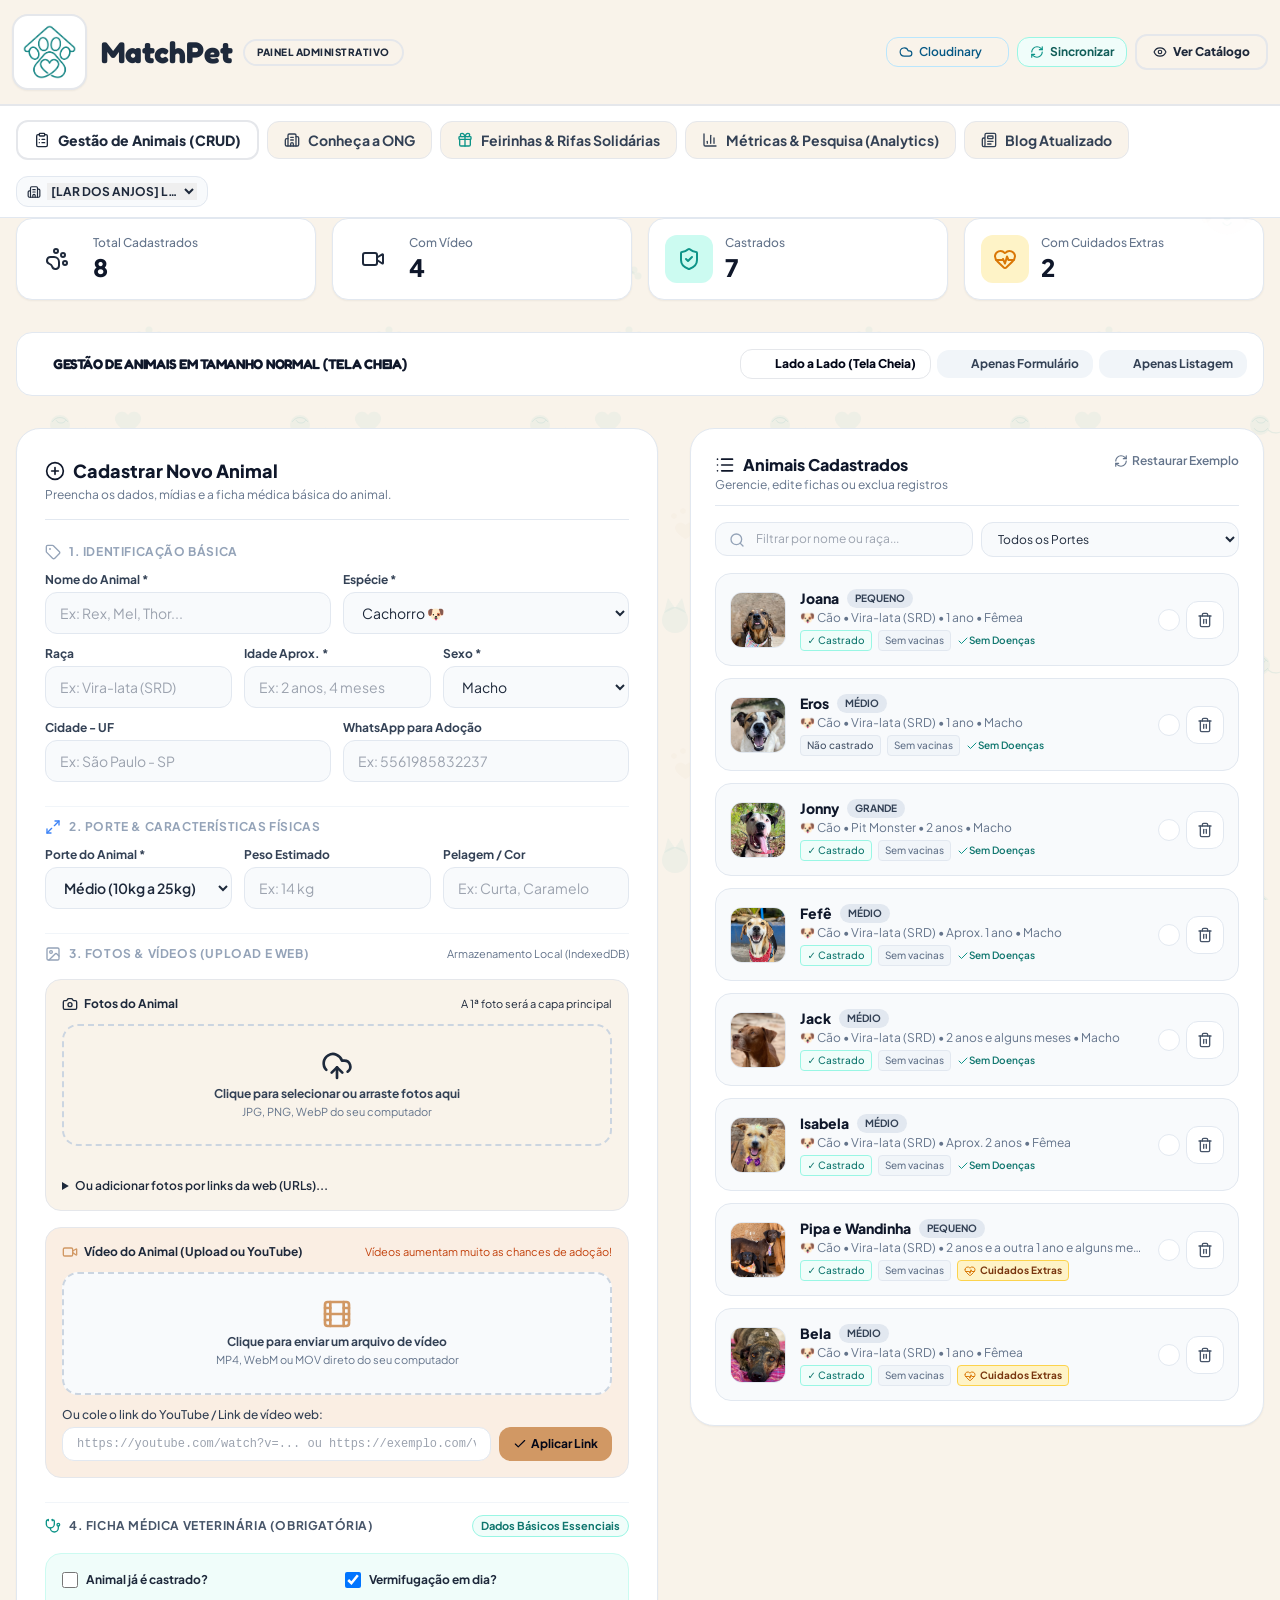
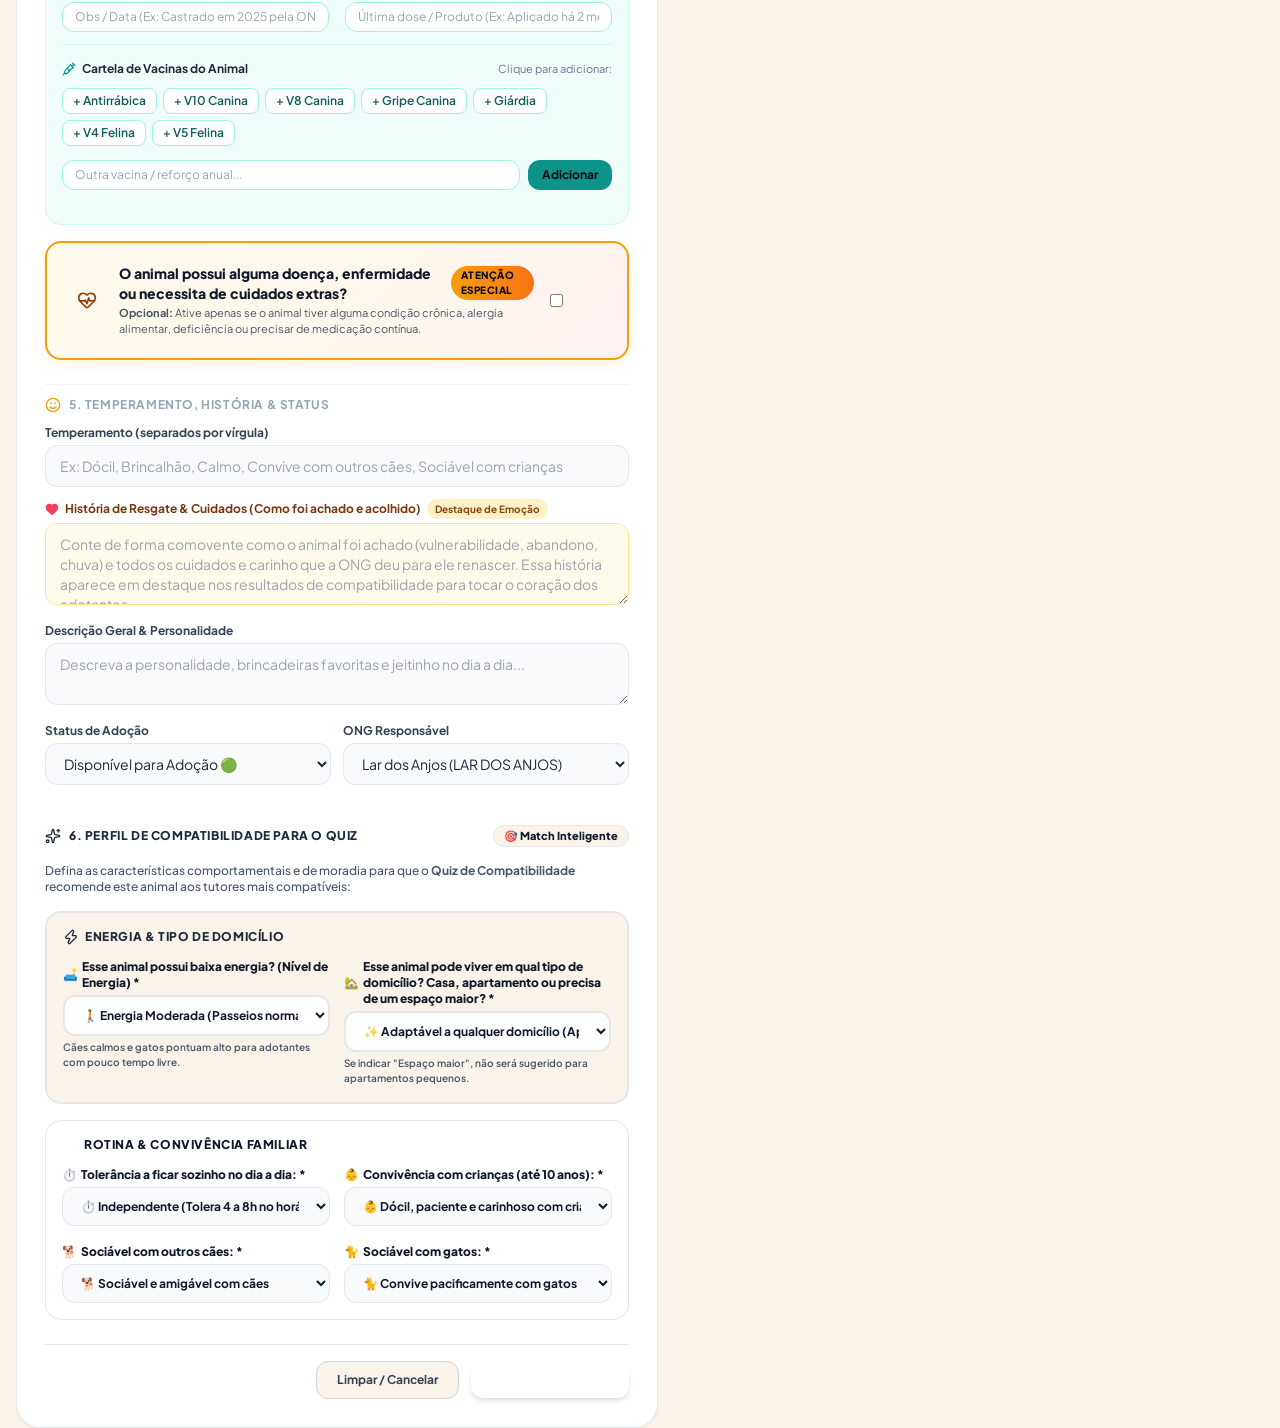
==== commit fa1f6478: "feat(catalog): sync user updated real shelter animals, media assets, and storage sync across all dev" ====
--- a/admin.html
+++ b/admin.html
@@ -23,9 +23,9 @@
   <link href="https://fonts.googleapis.com/css2?family=Fredoka:wght@400;500;600;700;800;900&family=Nunito:wght@600;700;800;900&family=Outfit:wght@400;500;600;700;800;900&family=Plus+Jakarta+Sans:wght@400;500;600;700;800&display=swap" rel="stylesheet">
 
   <!-- Tailwind CSS -->
-  <link rel="stylesheet" href="css/tailwind.compiled.css?v=20261102_v9">
+  <link rel="stylesheet" href="css/tailwind.compiled.css?v=20261102_v10">
   <!-- Estilos Globais -->
-  <link rel="stylesheet" href="css/styles.css?v=20261102_v9">
+  <link rel="stylesheet" href="css/styles.css?v=20261102_v10">
   
   
 </head>
@@ -2730,14 +2730,14 @@
   </div>
 
   <!-- Scripts: Banco de Dados IndexedDB, Cloudinary, Analytics, Storage e Lógica do CRUD -->
-  <script src="js/lucide.min.js?v=20261102_v9"></script>
-  <script src="js/data.js?v=20261102_v9"></script>
-  <script src="js/db.js?v=20261102_v9"></script>
-  <script src="js/cloudinary.js?v=20261102_v9"></script>
-  <script src="js/analytics.js?v=20261102_v9"></script>
-  <script src="js/storage.js?v=20261102_v9"></script>
-  <script src="js/design-studio.js?v=20261102_v9"></script>
-  <script src="js/admin.js?v=20261102_v9"></script>
+  <script src="js/lucide.min.js?v=20261102_v10"></script>
+  <script src="js/data.js?v=20261102_v10"></script>
+  <script src="js/db.js?v=20261102_v10"></script>
+  <script src="js/cloudinary.js?v=20261102_v10"></script>
+  <script src="js/analytics.js?v=20261102_v10"></script>
+  <script src="js/storage.js?v=20261102_v10"></script>
+  <script src="js/design-studio.js?v=20261102_v10"></script>
+  <script src="js/admin.js?v=20261102_v10"></script>
   <script>
     function setCrudLayout(mode) {
       const grid = document.getElementById('admin-crud-main-grid');
